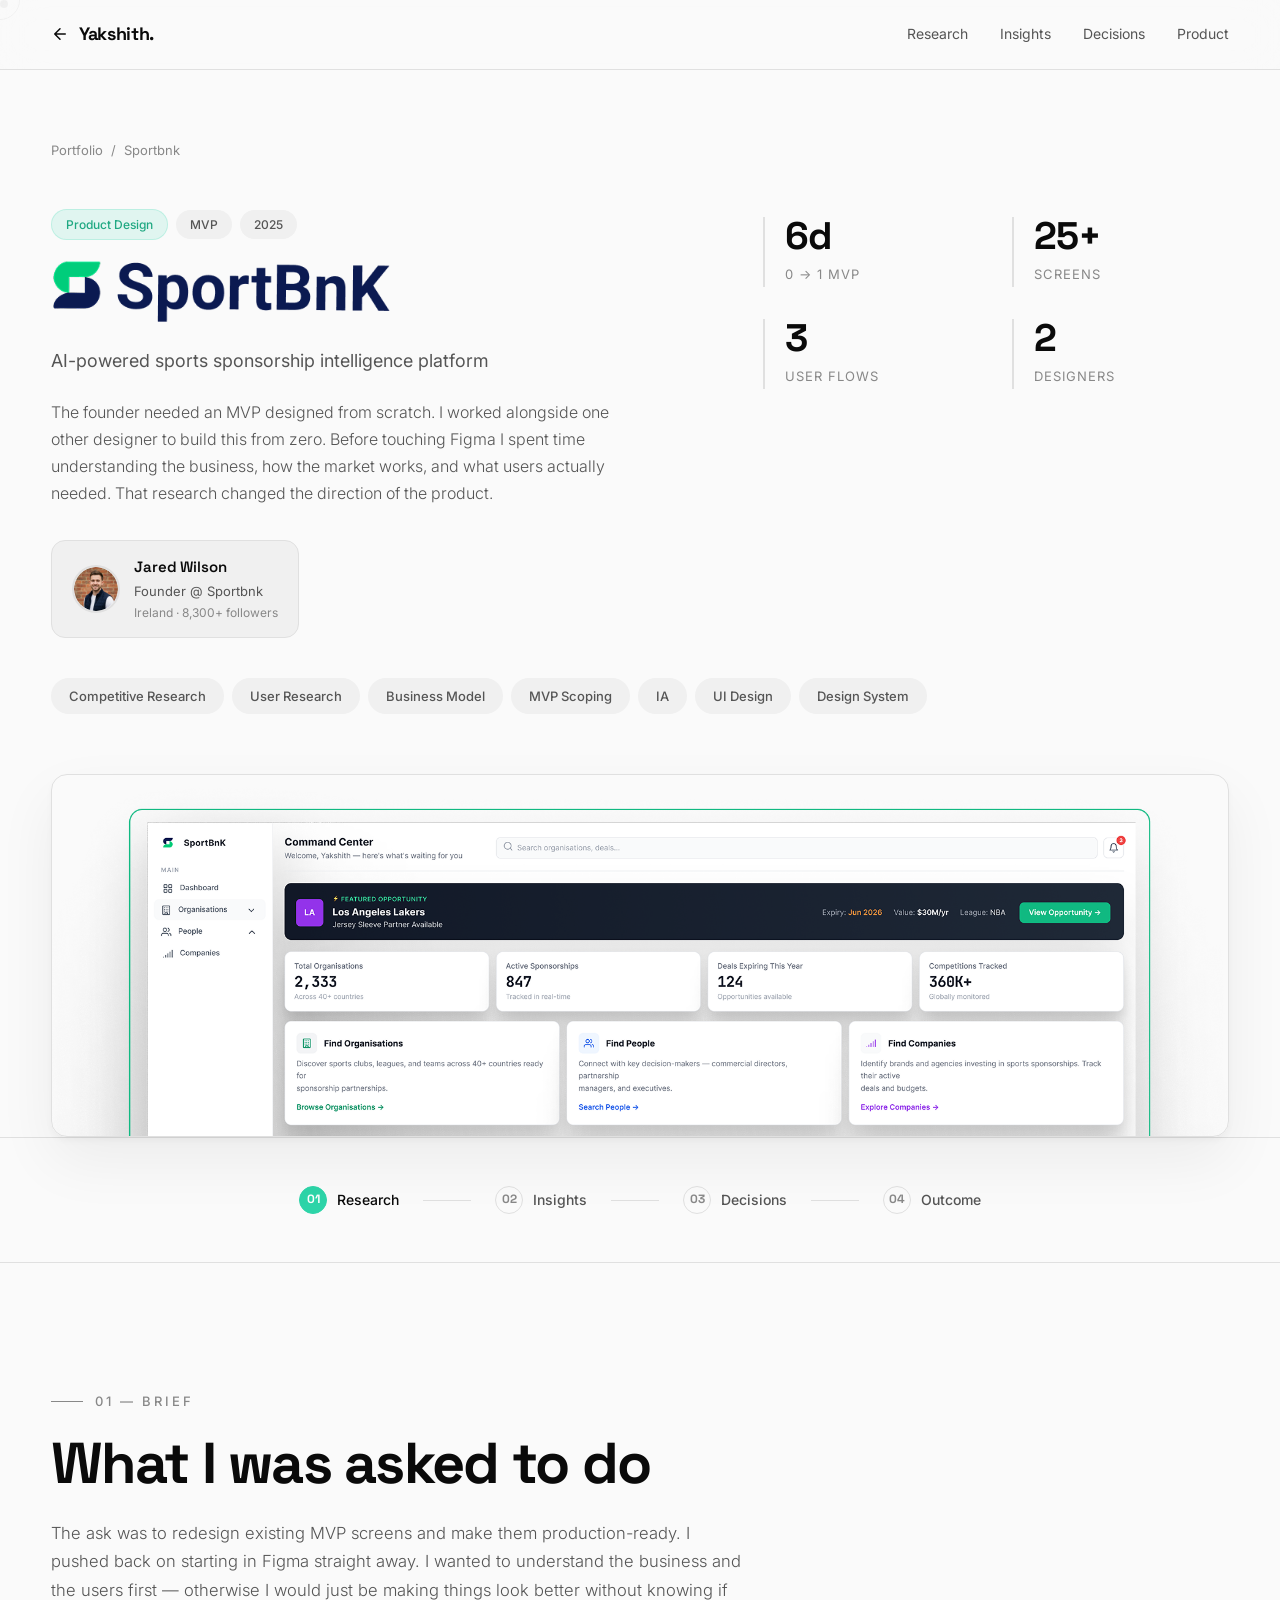
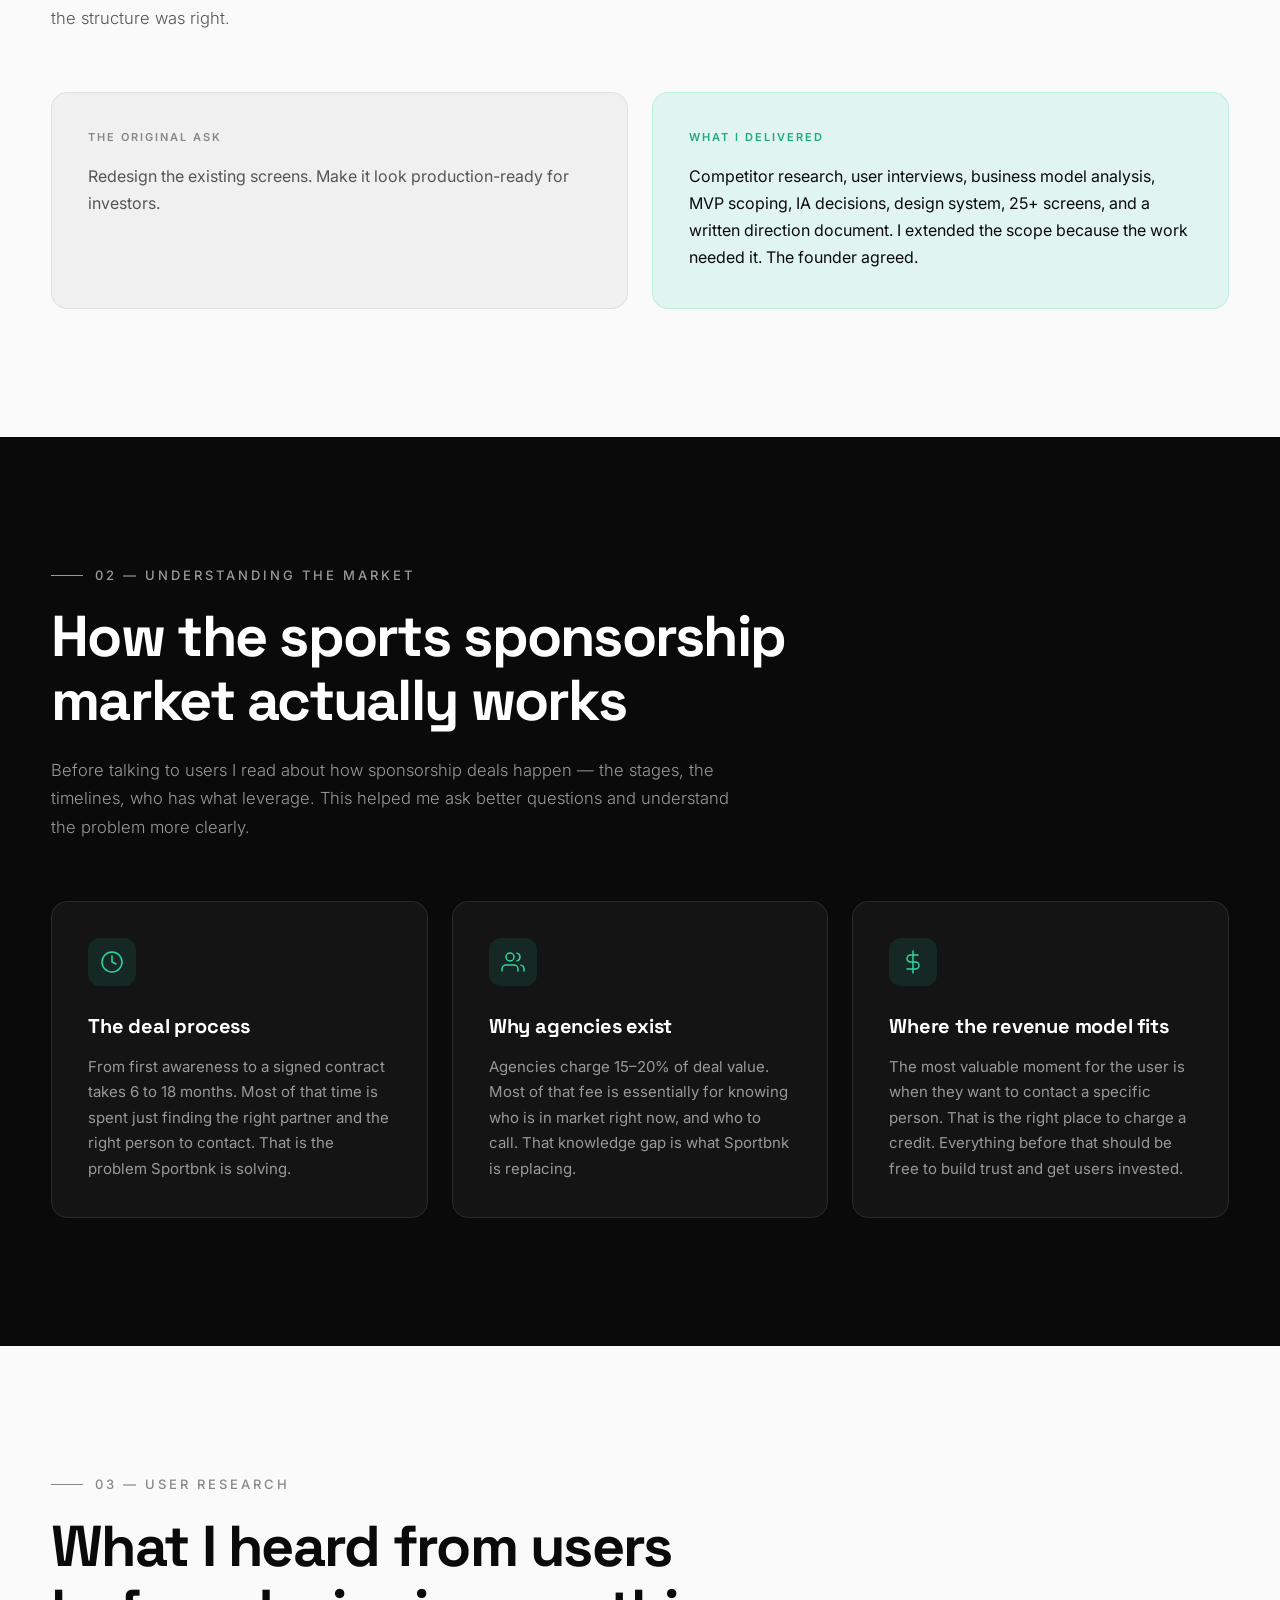
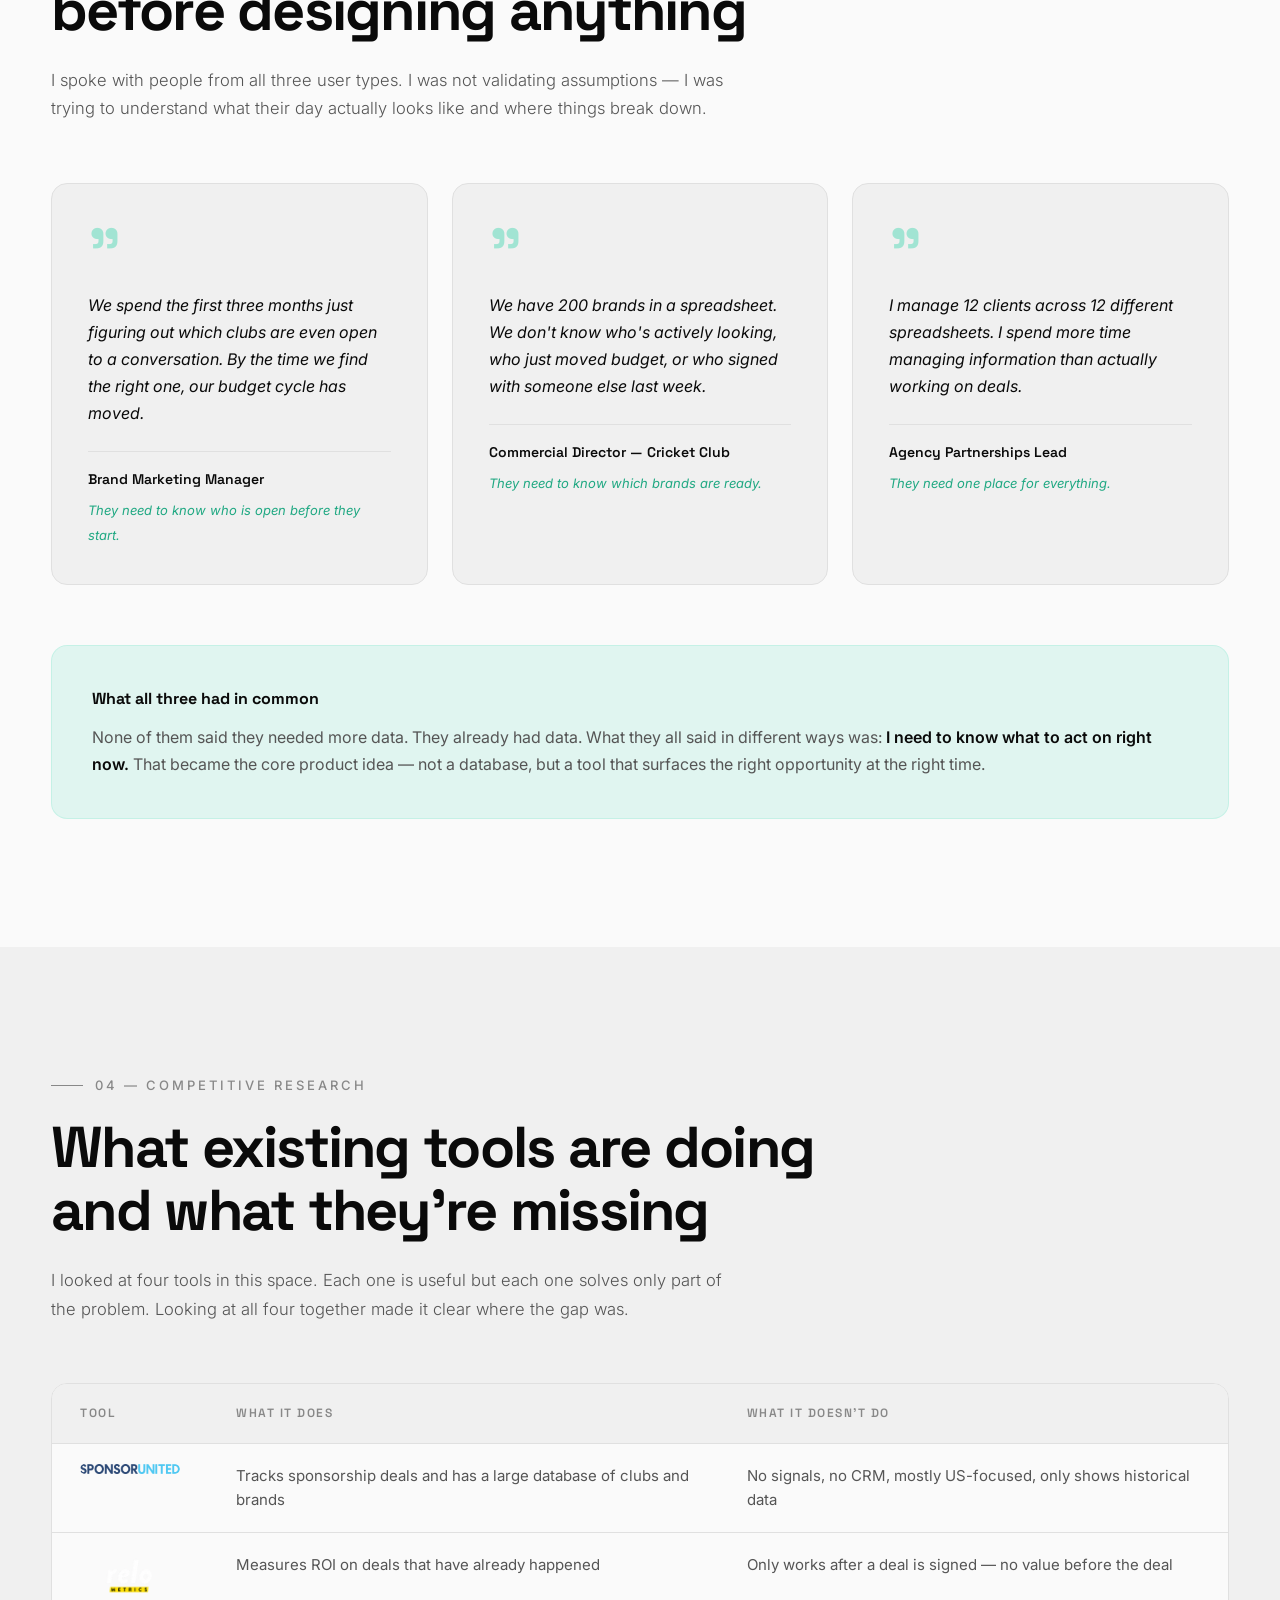
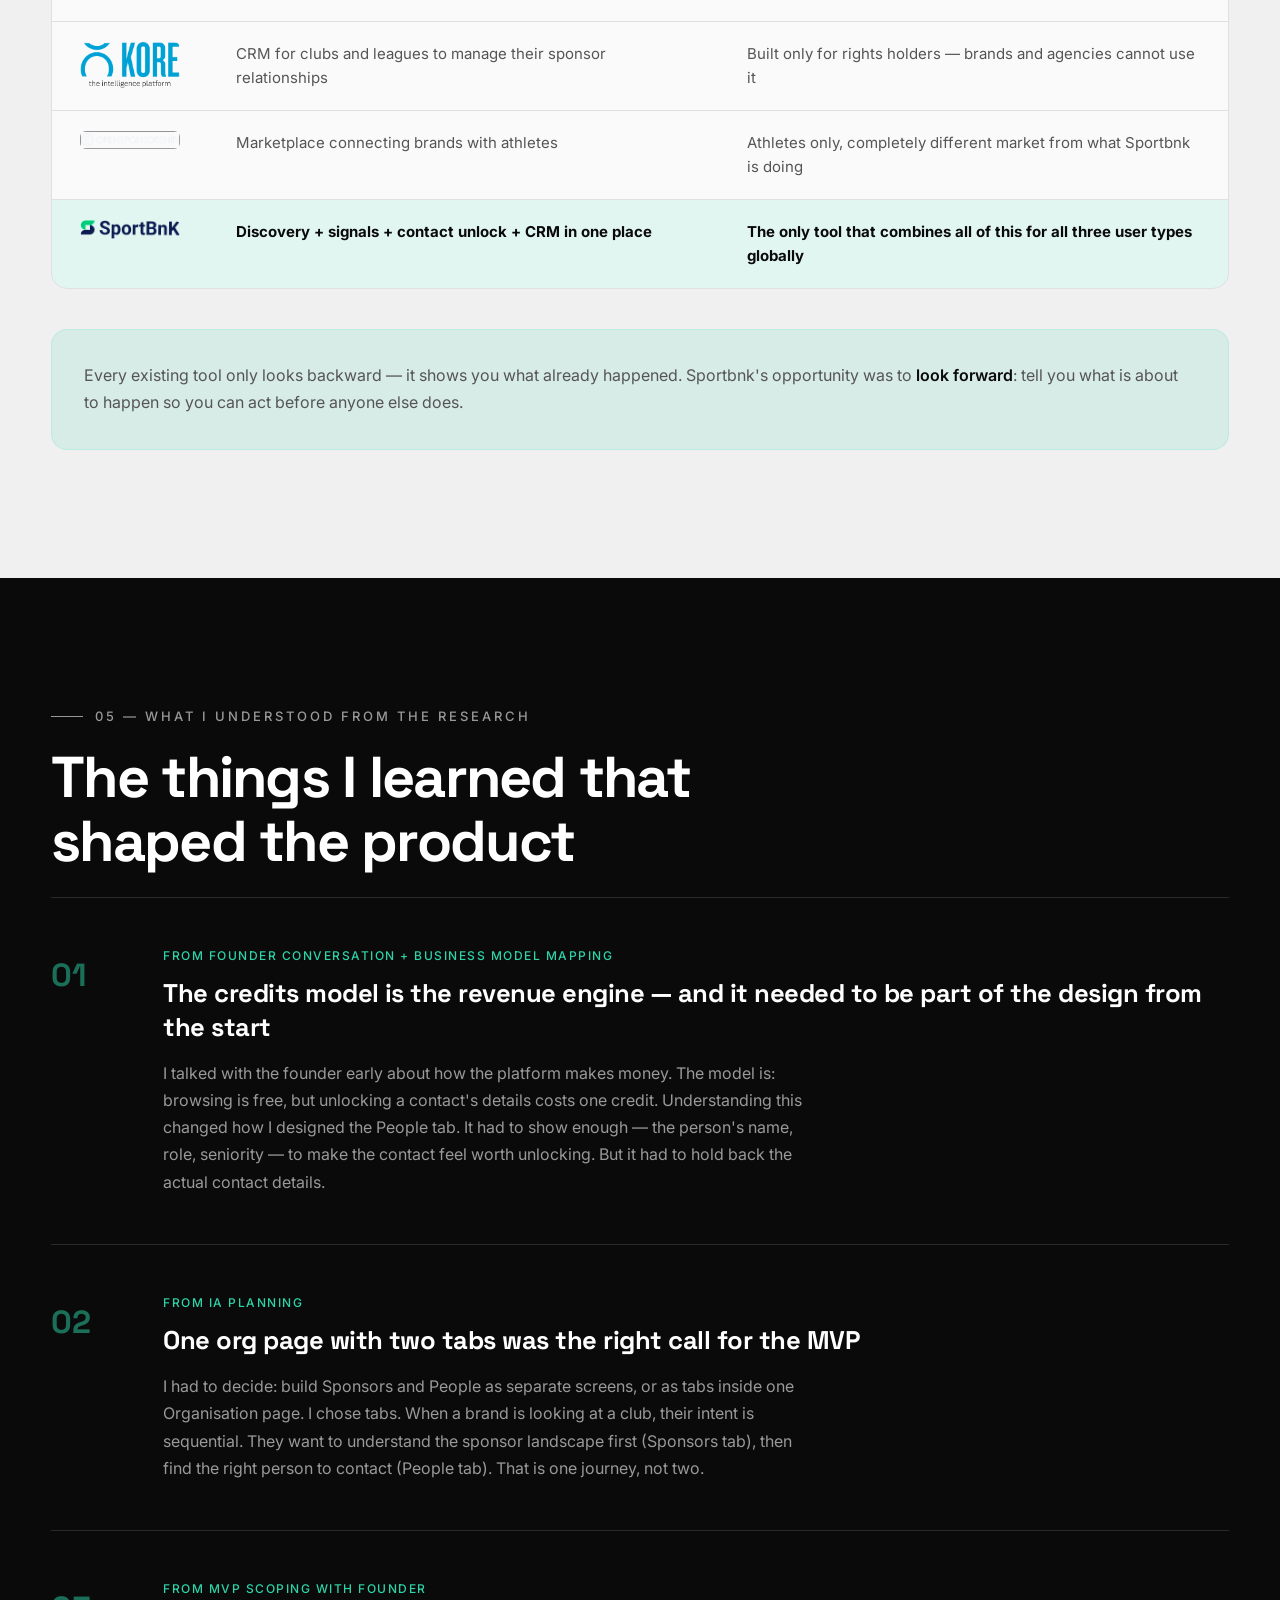
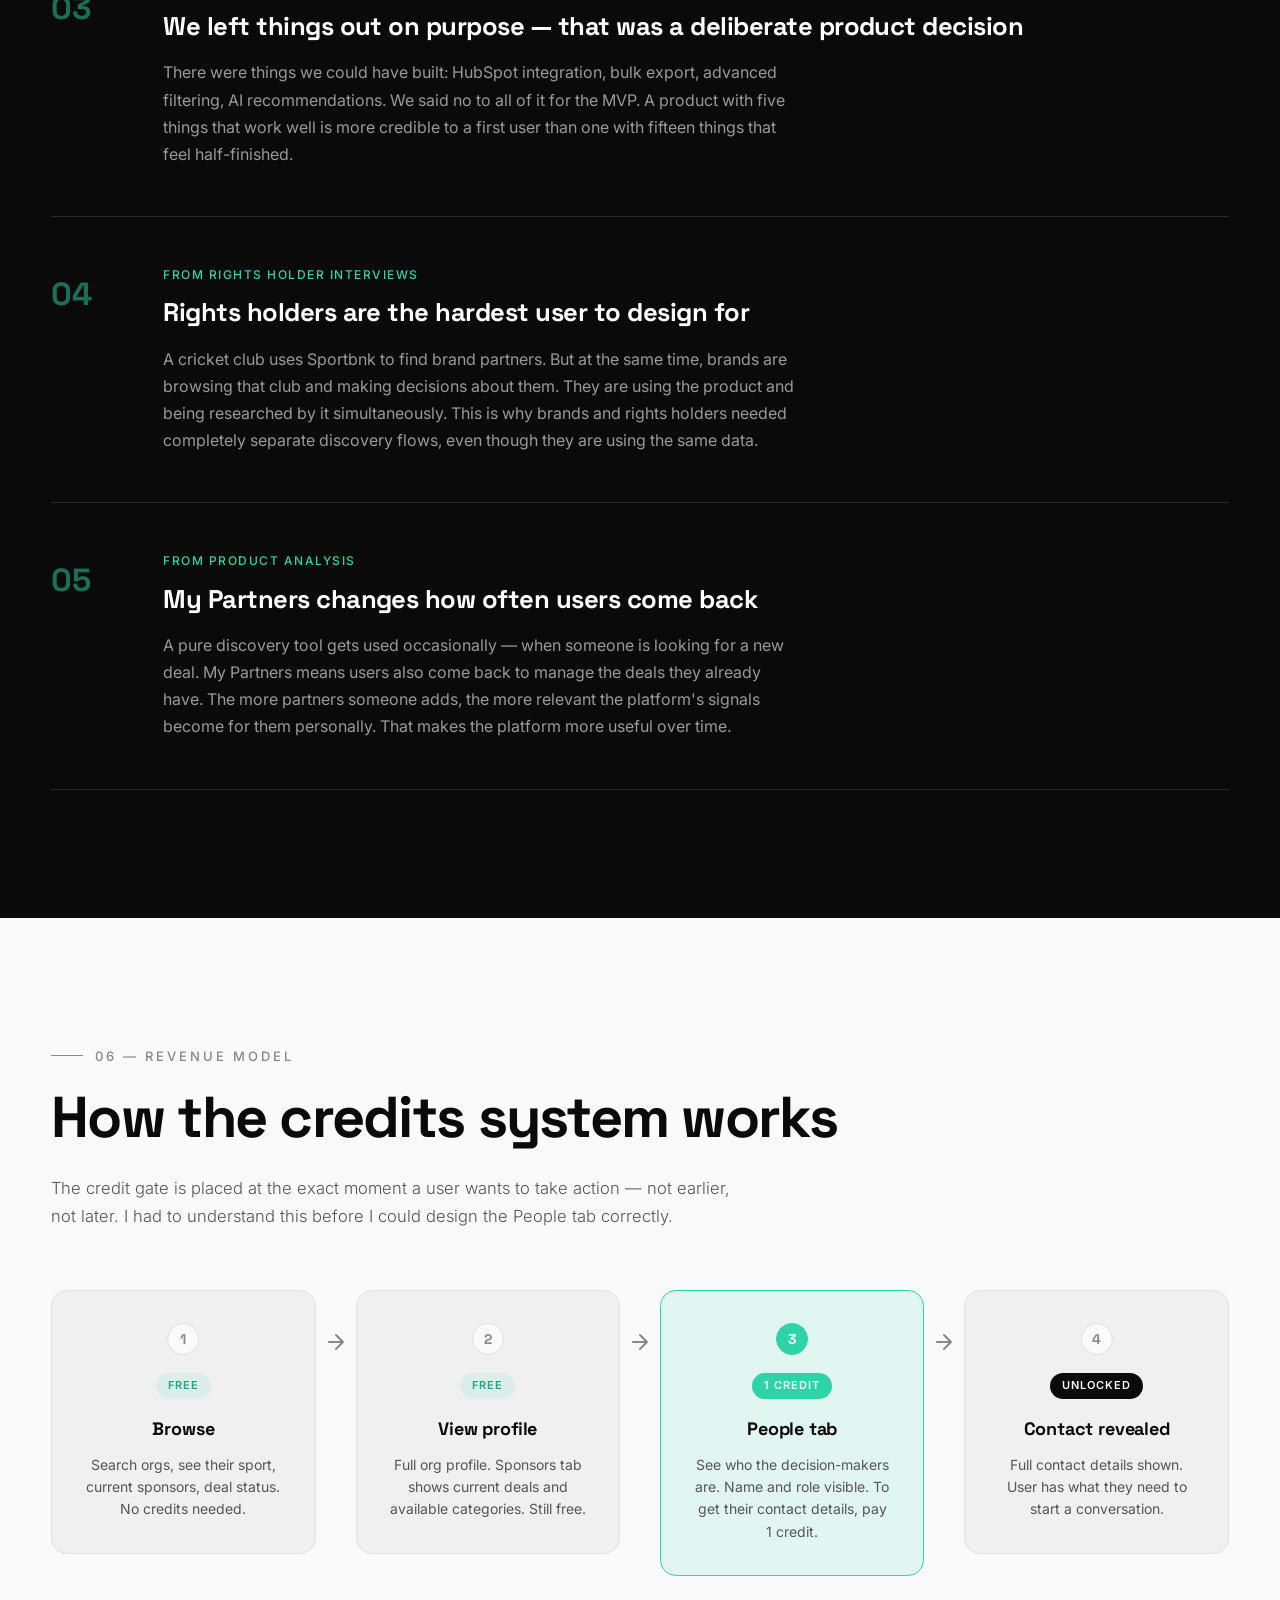
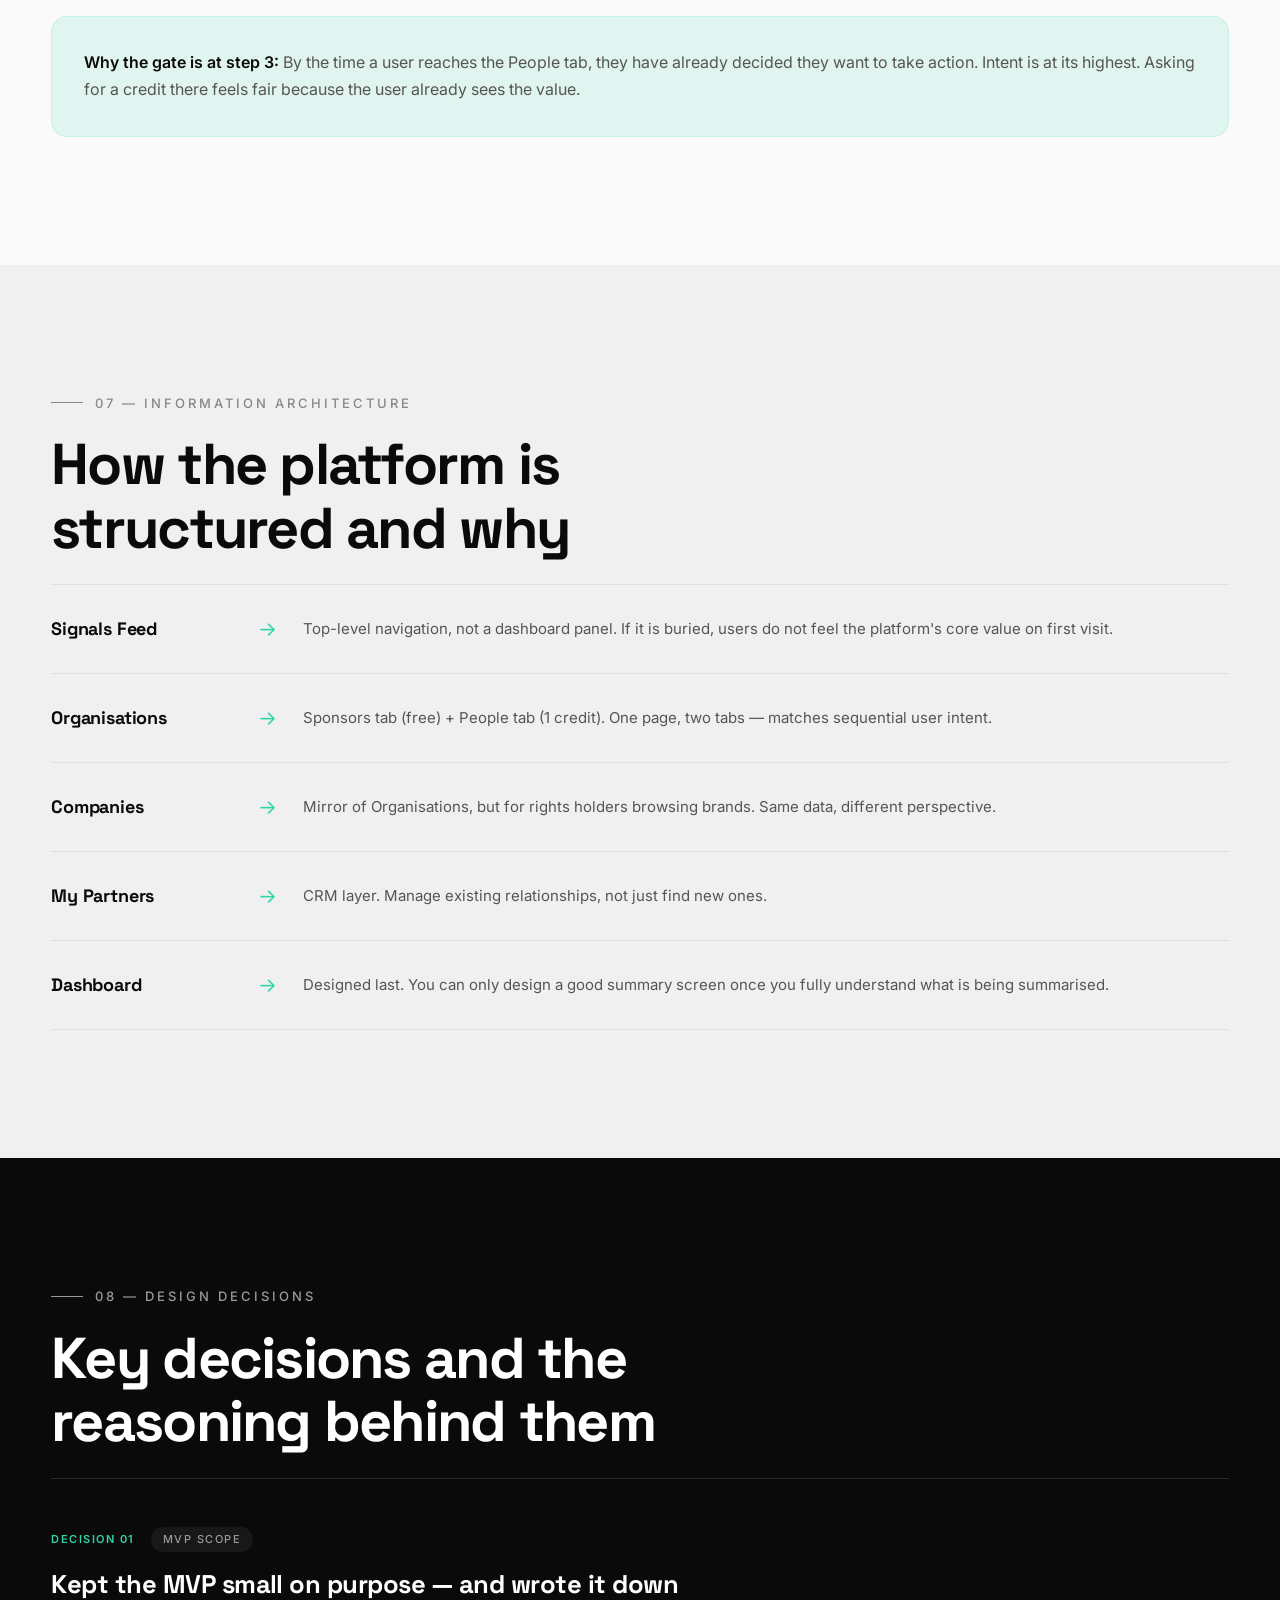
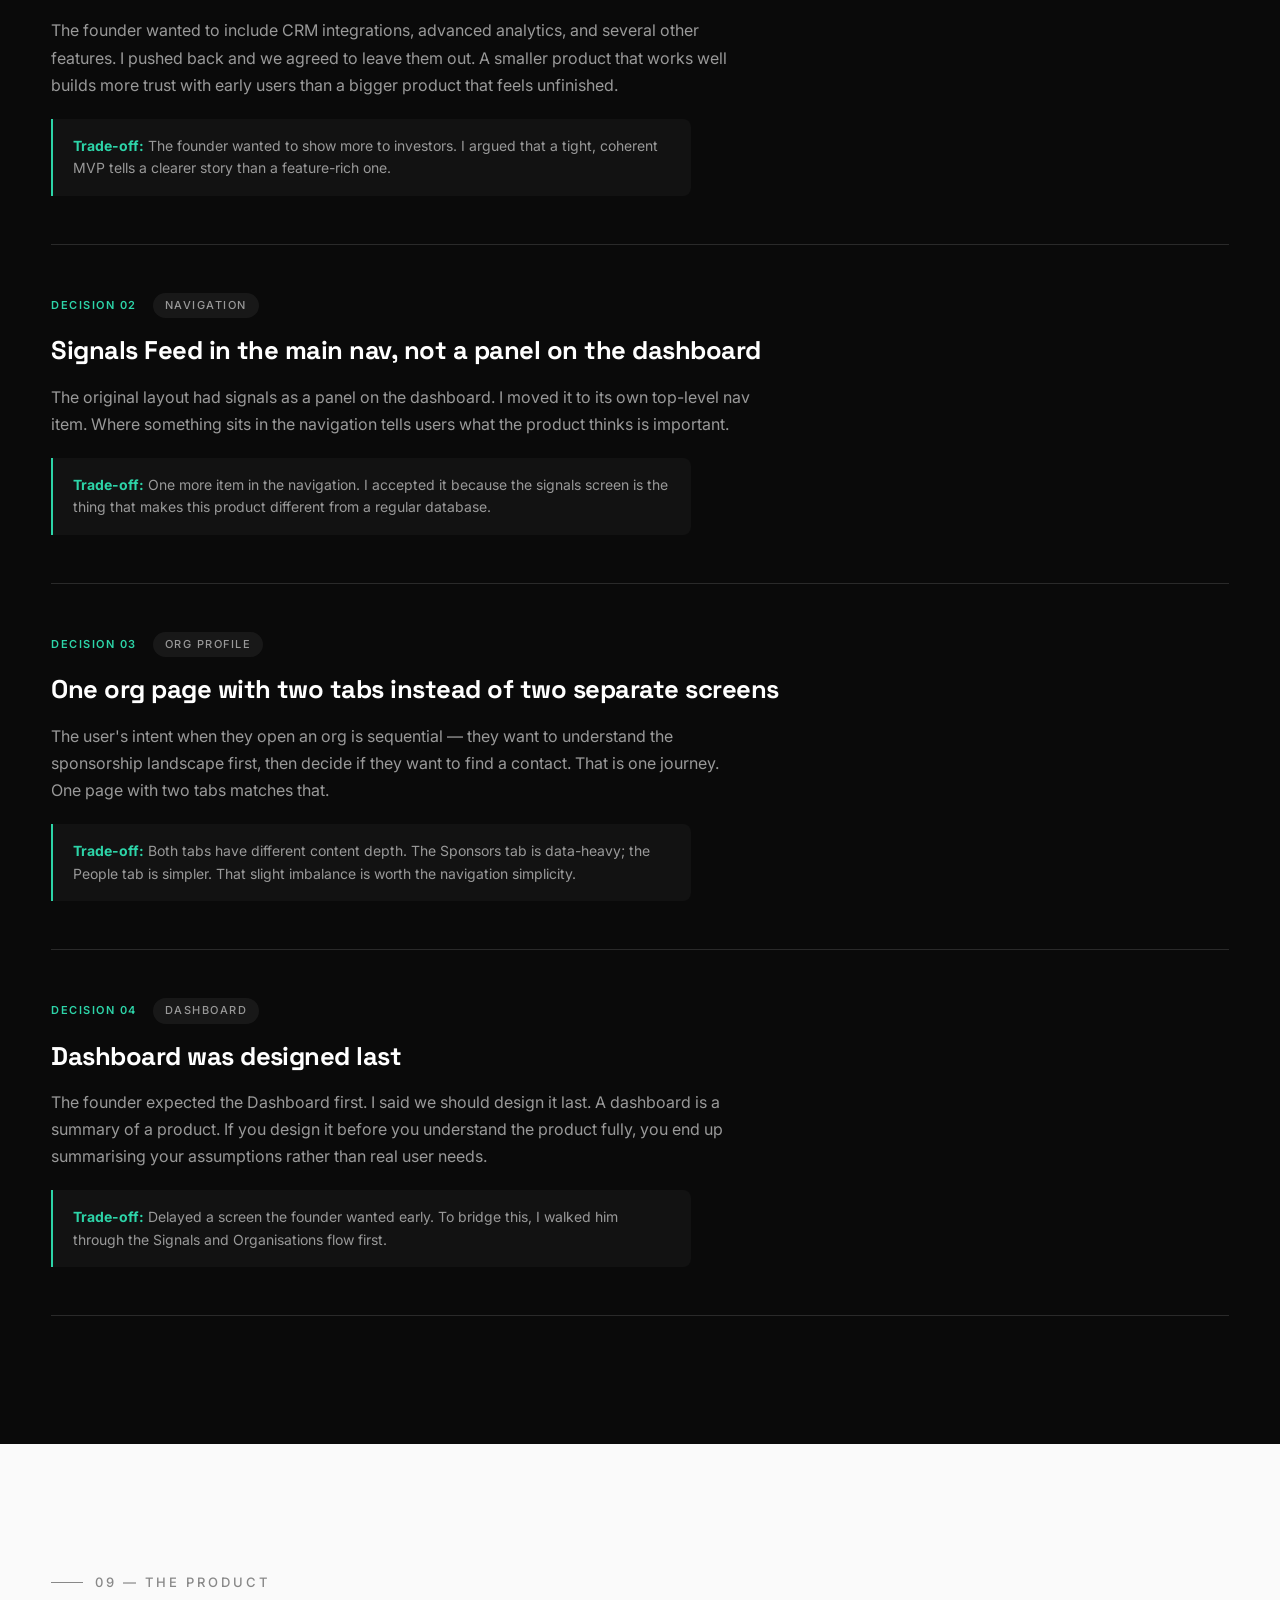
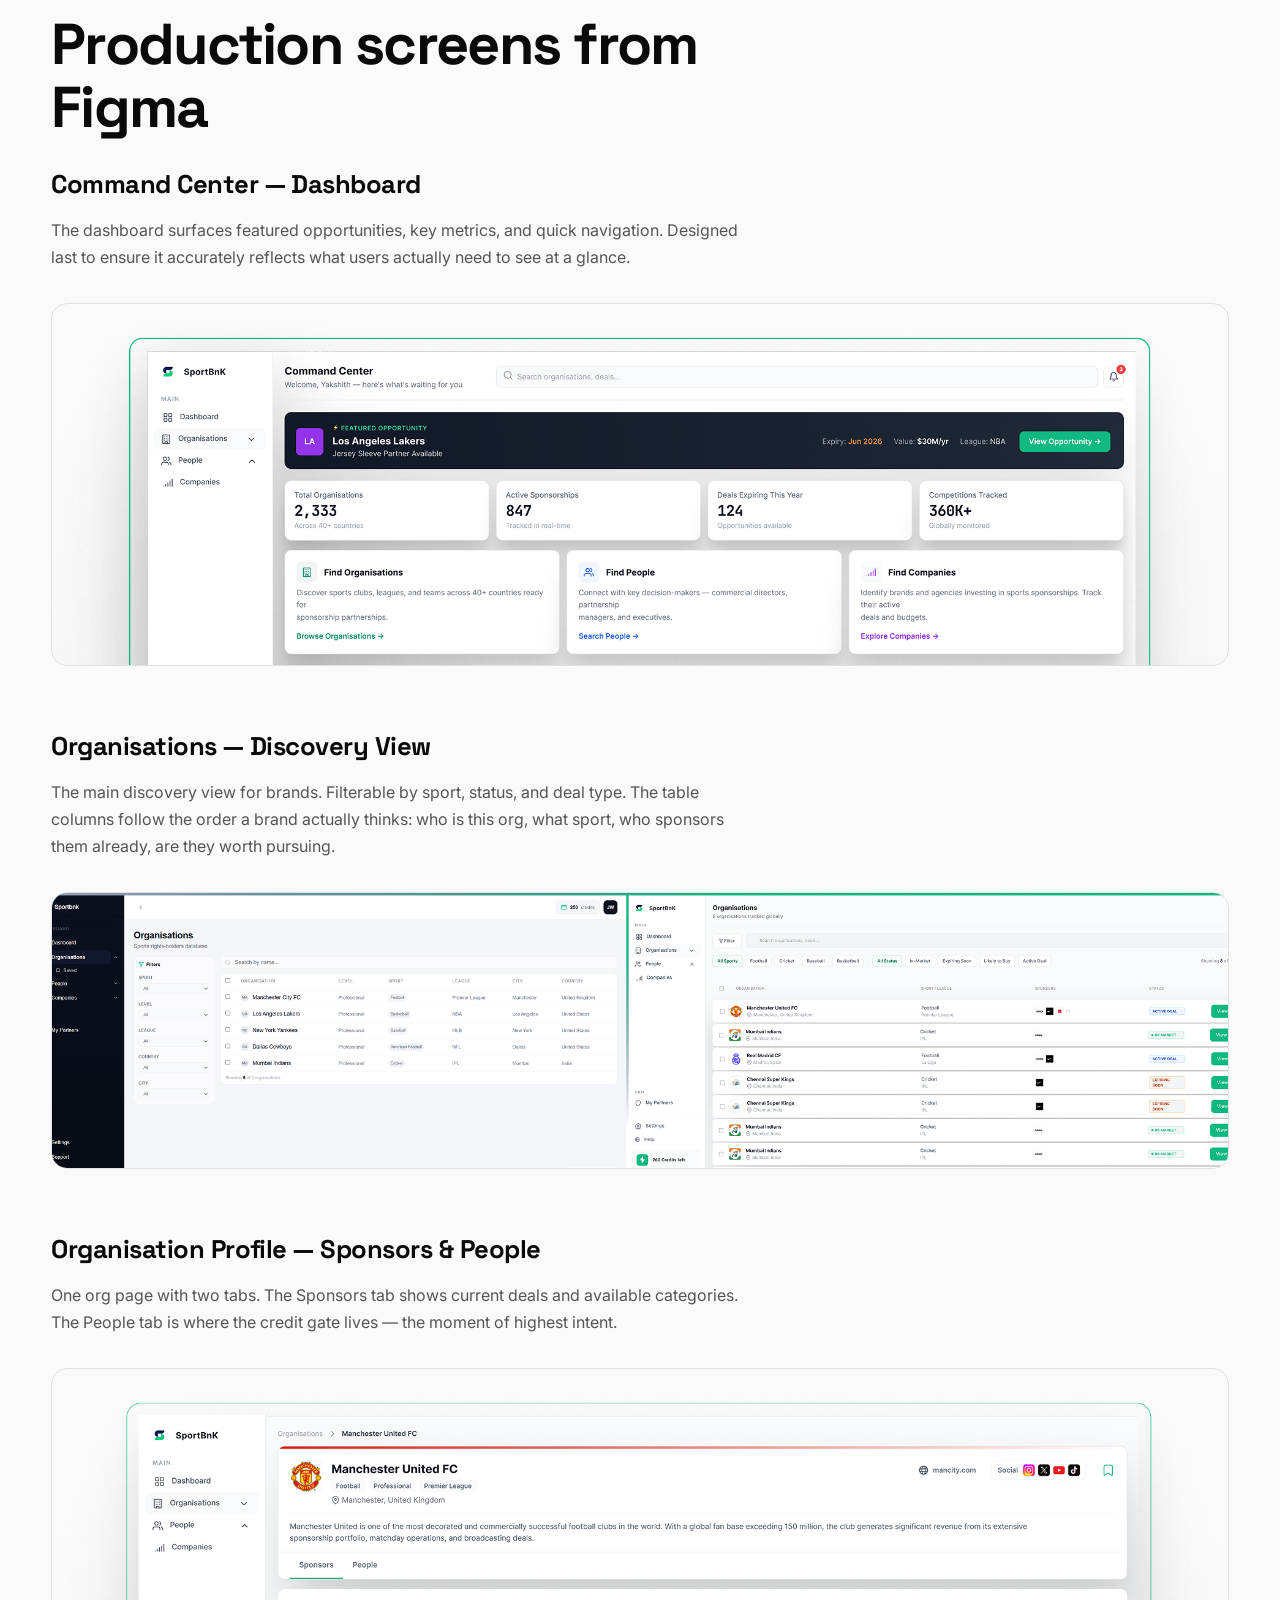
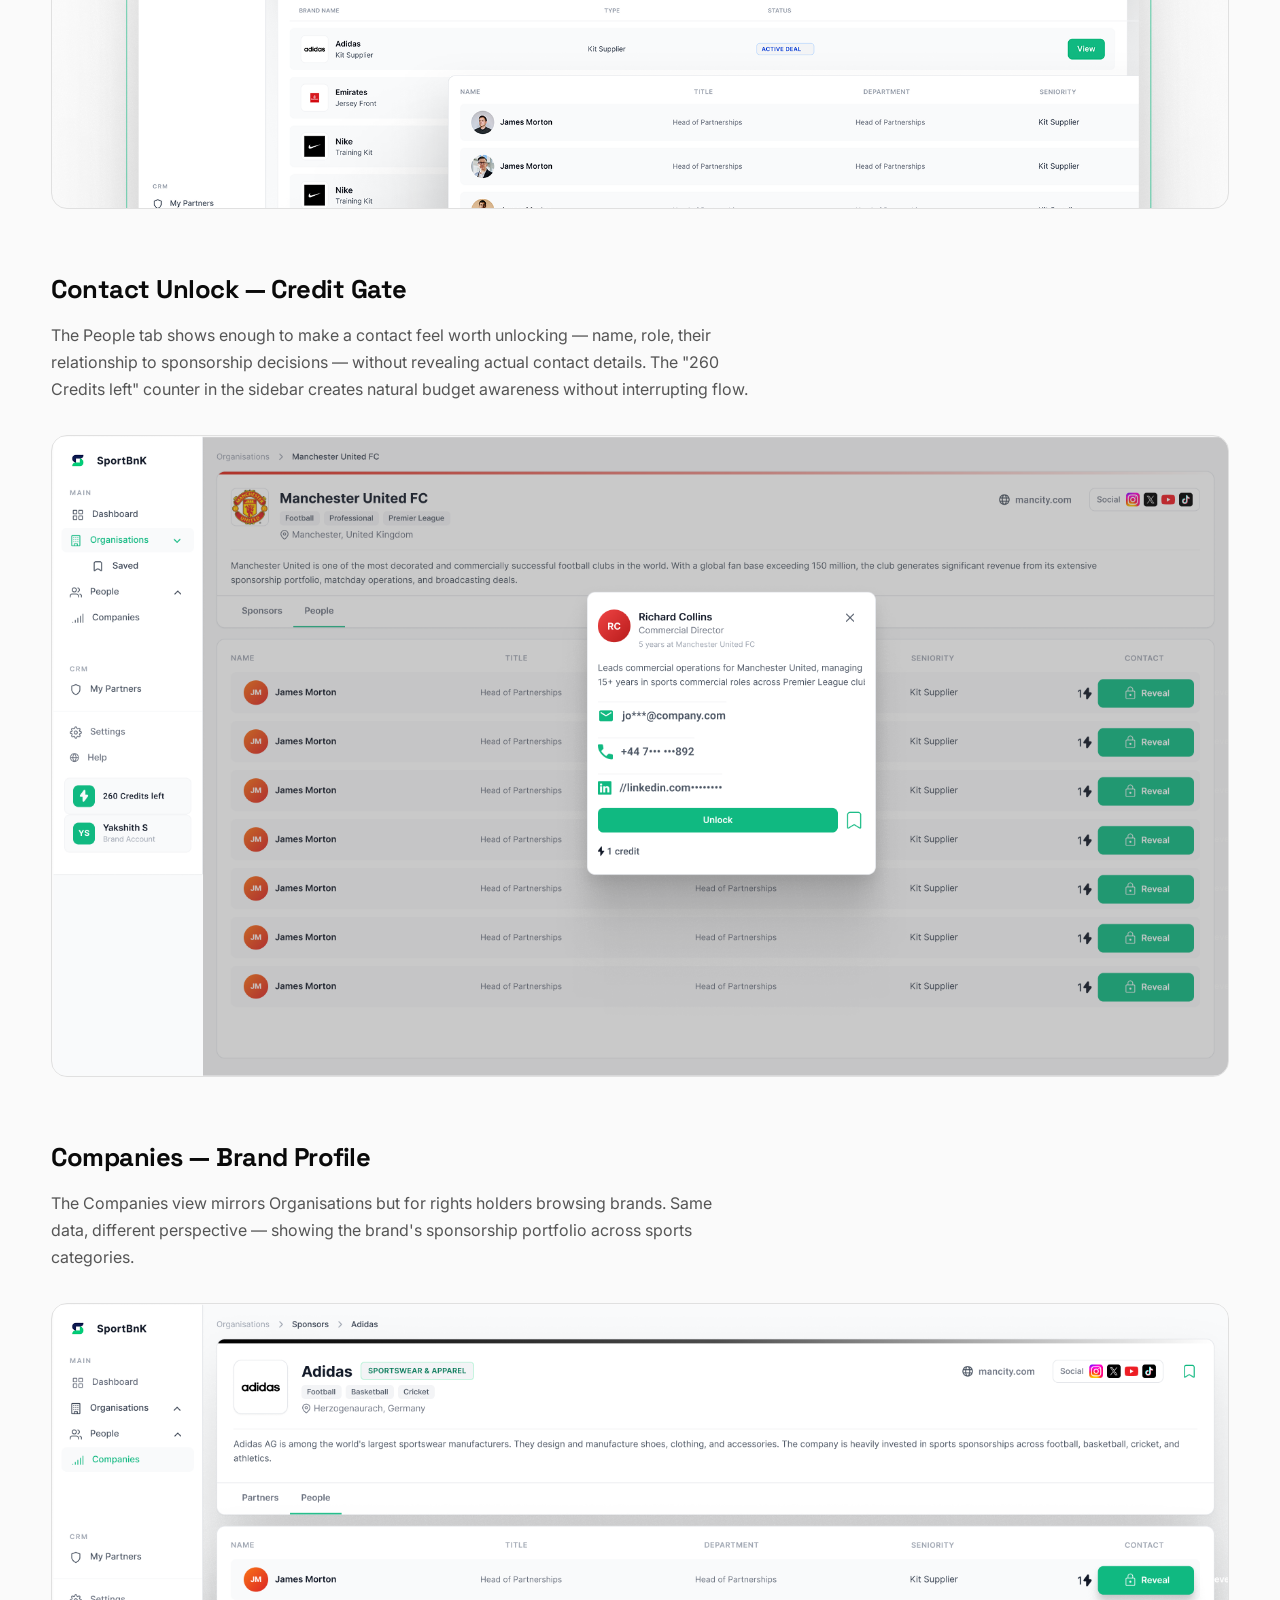
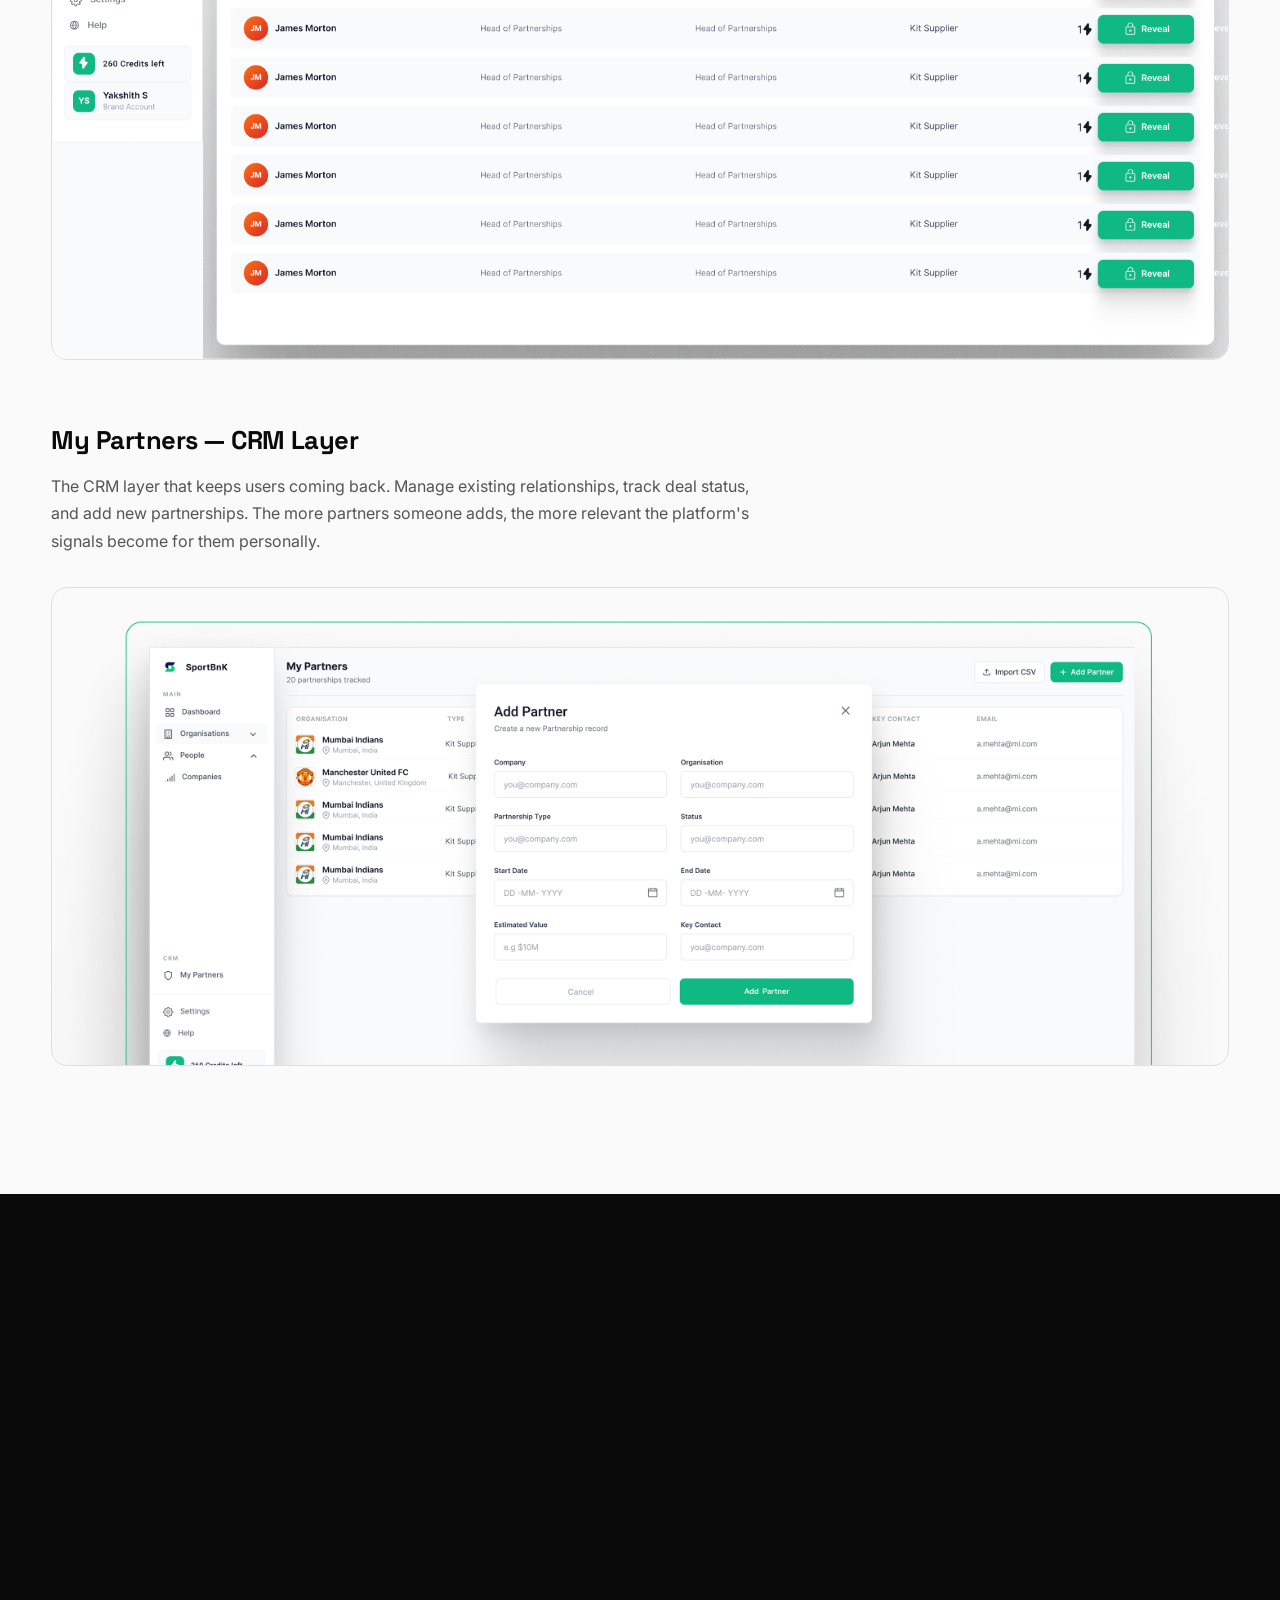
==== sportbnk.html @ 1a411d96 "Refine NovaStyles case study: remove image constraints, add responsive image, and update layout" ====
<!DOCTYPE html>
<html lang="en">
<head>
  <meta charset="UTF-8">
  <meta name="viewport" content="width=device-width, initial-scale=1.0">
  <title>Sportbnk — Case Study | Yakshith</title>
  <meta name="description" content="Sportbnk case study — AI-powered sports sponsorship intelligence platform. 0→1 MVP designed in 6 days with research-led product decisions.">
  <meta name="keywords" content="Sportbnk, Case Study, Product Design, MVP, UX Design, Yakshith">
  <meta name="author" content="Yakshith">

  <link rel="preconnect" href="https://fonts.googleapis.com">
  <link rel="preconnect" href="https://fonts.gstatic.com" crossorigin>
  <link href="https://fonts.googleapis.com/css2?family=Inter:wght@300;400;500;600&family=Space+Grotesk:wght@400;500;600;700&display=swap" rel="stylesheet">

  <link rel="stylesheet" href="style.css">
</head>
<body class="cs-body">

  <!-- Page Loader -->
  <div class="page-loader" id="pageLoader">
    <span class="page-loader__text">Sportbnk.</span>
  </div>

  <!-- Custom Cursor -->
  <div class="cursor-dot" id="cursorDot"></div>
  <div class="cursor-ring" id="cursorRing"></div>

  <!-- ═══ CASE STUDY NAV ═══ -->
  <nav class="cs-nav" id="nav">
    <div class="container">
      <div class="cs-nav__inner">
        <a href="index.html" class="cs-nav__back">
          <svg xmlns="http://www.w3.org/2000/svg" width="18" height="18" viewBox="0 0 24 24" fill="none" stroke="currentColor" stroke-width="2" stroke-linecap="round" stroke-linejoin="round"><path d="M19 12H5M12 19l-7-7 7-7"/></svg>
          Yakshith.
        </a>
        <div class="cs-nav__links">
          <a href="#research" class="cs-nav__link">Research</a>
          <a href="#insights" class="cs-nav__link">Insights</a>
          <a href="#decisions" class="cs-nav__link">Decisions</a>
          <a href="#product" class="cs-nav__link">Product</a>
        </div>
        <button class="nav__mobile-toggle" id="mobileToggle" aria-label="Toggle menu">
          <span></span><span></span><span></span>
        </button>
      </div>
    </div>
  </nav>

  <!-- Mobile Menu -->
  <div class="mobile-menu" id="mobileMenu">
    <a href="#research">Research</a>
    <a href="#insights">Insights</a>
    <a href="#decisions">Decisions</a>
    <a href="#product">Product</a>
    <a href="index.html" class="mobile-menu__resume">
      <svg xmlns="http://www.w3.org/2000/svg" width="20" height="20" viewBox="0 0 24 24" fill="none" stroke="currentColor" stroke-width="2" stroke-linecap="round" stroke-linejoin="round"><path d="M19 12H5M12 19l-7-7 7-7"/></svg>
      Back to Portfolio
    </a>
  </div>

  <!-- ═══ HERO ═══ -->
  <section class="cs-hero">
    <div class="container">
      <div class="cs-hero__breadcrumb reveal">
        <a href="index.html">Portfolio</a>
        <span>/</span>
        <span>Sportbnk</span>
      </div>

      <div class="cs-hero__header">
        <div class="cs-hero__text">
          <div class="cs-hero__meta reveal">
            <span class="cs-hero__tag cs-hero__tag--accent">Product Design</span>
            <span class="cs-hero__tag">MVP</span>
            <span class="cs-hero__tag">2025</span>
          </div>
          <img src="assets/sportbnk/logo.png" alt="Sportbnk Logo" class="cs-hero__logo cs-hero__logo--large reveal reveal-delay-1">
          <h1 class="sr-only">Sportbnk — AI-powered sports sponsorship intelligence platform</h1>
          <p class="cs-hero__subtitle reveal reveal-delay-2">AI-powered sports sponsorship intelligence platform</p>
          <p class="cs-hero__desc reveal reveal-delay-3">
            The founder needed an MVP designed from scratch. I worked alongside one other designer to build this from zero. Before touching Figma I spent time understanding the business, how the market works, and what users actually needed. That research changed the direction of the product.
          </p>

          <!-- Founder credibility -->
          <div class="cs-hero__founder reveal reveal-delay-3">
            <img src="assets/sportbnk/founder.png" alt="Jared Wilson — Founder" class="cs-hero__founder-photo">
            <div class="cs-hero__founder-info">
              <span class="cs-hero__founder-name">Jared Wilson</span>
              <span class="cs-hero__founder-role">Founder @ Sportbnk</span>
              <span class="cs-hero__founder-location">Ireland · 8,300+ followers</span>
            </div>
          </div>
        </div>
        <div class="cs-hero__stats reveal reveal-delay-2">
          <div class="cs-hero__stat">
            <span class="cs-hero__stat-value">6d</span>
            <span class="cs-hero__stat-label">0 → 1 MVP</span>
          </div>
          <div class="cs-hero__stat">
            <span class="cs-hero__stat-value">25+</span>
            <span class="cs-hero__stat-label">Screens</span>
          </div>
          <div class="cs-hero__stat">
            <span class="cs-hero__stat-value">3</span>
            <span class="cs-hero__stat-label">User Flows</span>
          </div>
          <div class="cs-hero__stat">
            <span class="cs-hero__stat-value">2</span>
            <span class="cs-hero__stat-label">Designers</span>
          </div>
        </div>
      </div>

      <div class="cs-hero__skills reveal reveal-delay-3">
        <span>Competitive Research</span>
        <span>User Research</span>
        <span>Business Model</span>
        <span>MVP Scoping</span>
        <span>IA</span>
        <span>UI Design</span>
        <span>Design System</span>
      </div>

      <!-- Hero Image -->
      <div class="cs-hero__image reveal reveal-delay-4">
        <img src="assets/sportbnk/dashboard.png" alt="Sportbnk Dashboard — Command Center" loading="eager">
      </div>
    </div>
  </section>

  <!-- ═══ PROCESS STRIP ═══ -->
  <section class="cs-process">
    <div class="container">
      <div class="cs-process__track">
        <div class="cs-process__step cs-process__step--active">
          <span class="cs-process__num">01</span>
          <span class="cs-process__name">Research</span>
        </div>
        <div class="cs-process__line"></div>
        <div class="cs-process__step">
          <span class="cs-process__num">02</span>
          <span class="cs-process__name">Insights</span>
        </div>
        <div class="cs-process__line"></div>
        <div class="cs-process__step">
          <span class="cs-process__num">03</span>
          <span class="cs-process__name">Decisions</span>
        </div>
        <div class="cs-process__line"></div>
        <div class="cs-process__step">
          <span class="cs-process__num">04</span>
          <span class="cs-process__name">Outcome</span>
        </div>
      </div>
    </div>
  </section>

  <!-- ═══ 01 — BRIEF ═══ -->
  <section class="cs-section" id="brief">
    <div class="container">
      <div class="cs-section__label reveal">01 — Brief</div>
      <h2 class="cs-section__title reveal reveal-delay-1">What I was asked to do</h2>
      <p class="cs-section__intro reveal reveal-delay-2">
        The ask was to redesign existing MVP screens and make them production-ready. I pushed back on starting in Figma straight away. I wanted to understand the business and the users first — otherwise I would just be making things look better without knowing if the structure was right.
      </p>

      <div class="cs-brief__grid reveal">
        <div class="cs-brief__card">
          <span class="cs-brief__card-label">The original ask</span>
          <p>Redesign the existing screens. Make it look production-ready for investors.</p>
        </div>
        <div class="cs-brief__card cs-brief__card--accent">
          <span class="cs-brief__card-label">What I delivered</span>
          <p>Competitor research, user interviews, business model analysis, MVP scoping, IA decisions, design system, 25+ screens, and a written direction document. I extended the scope because the work needed it. The founder agreed.</p>
        </div>
      </div>
    </div>
  </section>

  <!-- ═══ 02 — MARKET UNDERSTANDING ═══ -->
  <section class="cs-section cs-section--dark" id="research">
    <div class="container">
      <div class="cs-section__label cs-section__label--light reveal">02 — Understanding the market</div>
      <h2 class="cs-section__title cs-section__title--light reveal reveal-delay-1">How the sports sponsorship market actually works</h2>
      <p class="cs-section__intro cs-section__intro--light reveal reveal-delay-2">
        Before talking to users I read about how sponsorship deals happen — the stages, the timelines, who has what leverage. This helped me ask better questions and understand the problem more clearly.
      </p>

      <div class="cs-market__grid">
        <div class="cs-market__card reveal">
          <div class="cs-market__card-icon">
            <svg xmlns="http://www.w3.org/2000/svg" width="24" height="24" viewBox="0 0 24 24" fill="none" stroke="currentColor" stroke-width="1.5" stroke-linecap="round" stroke-linejoin="round"><circle cx="12" cy="12" r="10"/><polyline points="12 6 12 12 16 14"/></svg>
          </div>
          <h3>The deal process</h3>
          <p>From first awareness to a signed contract takes 6 to 18 months. Most of that time is spent just finding the right partner and the right person to contact. That is the problem Sportbnk is solving.</p>
        </div>
        <div class="cs-market__card reveal reveal-delay-1">
          <div class="cs-market__card-icon">
            <svg xmlns="http://www.w3.org/2000/svg" width="24" height="24" viewBox="0 0 24 24" fill="none" stroke="currentColor" stroke-width="1.5" stroke-linecap="round" stroke-linejoin="round"><path d="M17 21v-2a4 4 0 0 0-4-4H5a4 4 0 0 0-4 4v2"/><circle cx="9" cy="7" r="4"/><path d="M23 21v-2a4 4 0 0 0-3-3.87"/><path d="M16 3.13a4 4 0 0 1 0 7.75"/></svg>
          </div>
          <h3>Why agencies exist</h3>
          <p>Agencies charge 15–20% of deal value. Most of that fee is essentially for knowing who is in market right now, and who to call. That knowledge gap is what Sportbnk is replacing.</p>
        </div>
        <div class="cs-market__card reveal reveal-delay-2">
          <div class="cs-market__card-icon">
            <svg xmlns="http://www.w3.org/2000/svg" width="24" height="24" viewBox="0 0 24 24" fill="none" stroke="currentColor" stroke-width="1.5" stroke-linecap="round" stroke-linejoin="round"><line x1="12" y1="1" x2="12" y2="23"/><path d="M17 5H9.5a3.5 3.5 0 0 0 0 7h5a3.5 3.5 0 0 1 0 7H6"/></svg>
          </div>
          <h3>Where the revenue model fits</h3>
          <p>The most valuable moment for the user is when they want to contact a specific person. That is the right place to charge a credit. Everything before that should be free to build trust and get users invested.</p>
        </div>
      </div>
    </div>
  </section>

  <!-- ═══ 03 — USER RESEARCH ═══ -->
  <section class="cs-section" id="user-research">
    <div class="container">
      <div class="cs-section__label reveal">03 — User research</div>
      <h2 class="cs-section__title reveal reveal-delay-1">What I heard from users before designing anything</h2>
      <p class="cs-section__intro reveal reveal-delay-2">
        I spoke with people from all three user types. I was not validating assumptions — I was trying to understand what their day actually looks like and where things break down.
      </p>

      <div class="cs-quotes__grid">
        <div class="cs-quote reveal">
          <div class="cs-quote__mark">"</div>
          <blockquote class="cs-quote__text">We spend the first three months just figuring out which clubs are even open to a conversation. By the time we find the right one, our budget cycle has moved.</blockquote>
          <div class="cs-quote__author">
            <span class="cs-quote__role">Brand Marketing Manager</span>
            <span class="cs-quote__insight">They need to know who is open before they start.</span>
          </div>
        </div>

        <div class="cs-quote reveal reveal-delay-1">
          <div class="cs-quote__mark">"</div>
          <blockquote class="cs-quote__text">We have 200 brands in a spreadsheet. We don't know who's actively looking, who just moved budget, or who signed with someone else last week.</blockquote>
          <div class="cs-quote__author">
            <span class="cs-quote__role">Commercial Director — Cricket Club</span>
            <span class="cs-quote__insight">They need to know which brands are ready.</span>
          </div>
        </div>

        <div class="cs-quote reveal reveal-delay-2">
          <div class="cs-quote__mark">"</div>
          <blockquote class="cs-quote__text">I manage 12 clients across 12 different spreadsheets. I spend more time managing information than actually working on deals.</blockquote>
          <div class="cs-quote__author">
            <span class="cs-quote__role">Agency Partnerships Lead</span>
            <span class="cs-quote__insight">They need one place for everything.</span>
          </div>
        </div>
      </div>

      <!-- Common thread -->
      <div class="cs-callout reveal">
        <div class="cs-callout__label">What all three had in common</div>
        <p class="cs-callout__text">None of them said they needed more data. They already had data. What they all said in different ways was: <strong>I need to know what to act on right now.</strong> That became the core product idea — not a database, but a tool that surfaces the right opportunity at the right time.</p>
      </div>
    </div>
  </section>

  <!-- ═══ 04 — COMPETITIVE RESEARCH ═══ -->
  <section class="cs-section cs-section--alt">
    <div class="container">
      <div class="cs-section__label reveal">04 — Competitive research</div>
      <h2 class="cs-section__title reveal reveal-delay-1">What existing tools are doing and what they're missing</h2>
      <p class="cs-section__intro reveal reveal-delay-2">
        I looked at four tools in this space. Each one is useful but each one solves only part of the problem. Looking at all four together made it clear where the gap was.
      </p>

      <div class="cs-table-wrap reveal">
        <table class="cs-table">
          <thead>
            <tr>
              <th>Tool</th>
              <th>What it does</th>
              <th>What it doesn't do</th>
            </tr>
          </thead>
          <tbody>
            <tr>
              <td>
                <div class="cs-table__tool cs-table__tool--logo-only">
                  <img src="assets/sportbnk/sponsor-united.png" alt="SponsorUnited" class="cs-table__logo cs-table__logo--large">
                </div>
              </td>
              <td>Tracks sponsorship deals and has a large database of clubs and brands</td>
              <td>No signals, no CRM, mostly US-focused, only shows historical data</td>
            </tr>
            <tr>
              <td>
                <div class="cs-table__tool cs-table__tool--logo-only">
                  <img src="assets/sportbnk/relo-metrics.png" alt="Relo Metrics" class="cs-table__logo cs-table__logo--large">
                </div>
              </td>
              <td>Measures ROI on deals that have already happened</td>
              <td>Only works after a deal is signed — no value before the deal</td>
            </tr>
            <tr>
              <td>
                <div class="cs-table__tool cs-table__tool--logo-only">
                  <img src="assets/sportbnk/kore.png" alt="KORE Software" class="cs-table__logo cs-table__logo--large">
                </div>
              </td>
              <td>CRM for clubs and leagues to manage their sponsor relationships</td>
              <td>Built only for rights holders — brands and agencies cannot use it</td>
            </tr>
            <tr>
              <td>
                <div class="cs-table__tool cs-table__tool--logo-only">
                  <img src="assets/sportbnk/opensponsorship.png" alt="OpenSponsorship" class="cs-table__logo cs-table__logo--large">
                </div>
              </td>
              <td>Marketplace connecting brands with athletes</td>
              <td>Athletes only, completely different market from what Sportbnk is doing</td>
            </tr>
            <tr class="cs-table__highlight">
              <td>
                <div class="cs-table__tool cs-table__tool--logo-only">
                  <img src="assets/sportbnk/logo.png" alt="Sportbnk" class="cs-table__logo cs-table__logo--large">
                </div>
              </td>
              <td><strong>Discovery + signals + contact unlock + CRM in one place</strong></td>
              <td><strong>The only tool that combines all of this for all three user types globally</strong></td>
            </tr>
          </tbody>
        </table>
      </div>

      <div class="cs-callout cs-callout--compact reveal">
        <p class="cs-callout__text">Every existing tool only looks backward — it shows you what already happened. Sportbnk's opportunity was to <strong>look forward</strong>: tell you what is about to happen so you can act before anyone else does.</p>
      </div>
    </div>
  </section>

  <!-- ═══ 05 — KEY INSIGHTS ═══ -->
  <section class="cs-section cs-section--dark" id="insights">
    <div class="container">
      <div class="cs-section__label cs-section__label--light reveal">05 — What I understood from the research</div>
      <h2 class="cs-section__title cs-section__title--light reveal reveal-delay-1">The things I learned that shaped the product</h2>

      <div class="cs-insights__list">
        <div class="cs-insight reveal">
          <div class="cs-insight__num">01</div>
          <div class="cs-insight__content">
            <span class="cs-insight__source">From founder conversation + business model mapping</span>
            <h3>The credits model is the revenue engine — and it needed to be part of the design from the start</h3>
            <p>I talked with the founder early about how the platform makes money. The model is: browsing is free, but unlocking a contact's details costs one credit. Understanding this changed how I designed the People tab. It had to show enough — the person's name, role, seniority — to make the contact feel worth unlocking. But it had to hold back the actual contact details.</p>
          </div>
        </div>

        <div class="cs-insight reveal">
          <div class="cs-insight__num">02</div>
          <div class="cs-insight__content">
            <span class="cs-insight__source">From IA planning</span>
            <h3>One org page with two tabs was the right call for the MVP</h3>
            <p>I had to decide: build Sponsors and People as separate screens, or as tabs inside one Organisation page. I chose tabs. When a brand is looking at a club, their intent is sequential. They want to understand the sponsor landscape first (Sponsors tab), then find the right person to contact (People tab). That is one journey, not two.</p>
          </div>
        </div>

        <div class="cs-insight reveal">
          <div class="cs-insight__num">03</div>
          <div class="cs-insight__content">
            <span class="cs-insight__source">From MVP scoping with founder</span>
            <h3>We left things out on purpose — that was a deliberate product decision</h3>
            <p>There were things we could have built: HubSpot integration, bulk export, advanced filtering, AI recommendations. We said no to all of it for the MVP. A product with five things that work well is more credible to a first user than one with fifteen things that feel half-finished.</p>
          </div>
        </div>

        <div class="cs-insight reveal">
          <div class="cs-insight__num">04</div>
          <div class="cs-insight__content">
            <span class="cs-insight__source">From rights holder interviews</span>
            <h3>Rights holders are the hardest user to design for</h3>
            <p>A cricket club uses Sportbnk to find brand partners. But at the same time, brands are browsing that club and making decisions about them. They are using the product and being researched by it simultaneously. This is why brands and rights holders needed completely separate discovery flows, even though they are using the same data.</p>
          </div>
        </div>

        <div class="cs-insight reveal">
          <div class="cs-insight__num">05</div>
          <div class="cs-insight__content">
            <span class="cs-insight__source">From product analysis</span>
            <h3>My Partners changes how often users come back</h3>
            <p>A pure discovery tool gets used occasionally — when someone is looking for a new deal. My Partners means users also come back to manage the deals they already have. The more partners someone adds, the more relevant the platform's signals become for them personally. That makes the platform more useful over time.</p>
          </div>
        </div>
      </div>
    </div>
  </section>

  <!-- ═══ 06 — REVENUE MODEL ═══ -->
  <section class="cs-section">
    <div class="container">
      <div class="cs-section__label reveal">06 — Revenue model</div>
      <h2 class="cs-section__title reveal reveal-delay-1">How the credits system works</h2>
      <p class="cs-section__intro reveal reveal-delay-2">
        The credit gate is placed at the exact moment a user wants to take action — not earlier, not later. I had to understand this before I could design the People tab correctly.
      </p>

      <div class="cs-revenue__flow reveal">
        <div class="cs-revenue__step">
          <div class="cs-revenue__step-num">1</div>
          <div class="cs-revenue__step-badge cs-revenue__step-badge--free">Free</div>
          <h3>Browse</h3>
          <p>Search orgs, see their sport, current sponsors, deal status. No credits needed.</p>
        </div>
        <div class="cs-revenue__arrow">
          <svg xmlns="http://www.w3.org/2000/svg" width="24" height="24" viewBox="0 0 24 24" fill="none" stroke="currentColor" stroke-width="2" stroke-linecap="round" stroke-linejoin="round"><path d="M5 12h14M12 5l7 7-7 7"/></svg>
        </div>
        <div class="cs-revenue__step">
          <div class="cs-revenue__step-num">2</div>
          <div class="cs-revenue__step-badge cs-revenue__step-badge--free">Free</div>
          <h3>View profile</h3>
          <p>Full org profile. Sponsors tab shows current deals and available categories. Still free.</p>
        </div>
        <div class="cs-revenue__arrow">
          <svg xmlns="http://www.w3.org/2000/svg" width="24" height="24" viewBox="0 0 24 24" fill="none" stroke="currentColor" stroke-width="2" stroke-linecap="round" stroke-linejoin="round"><path d="M5 12h14M12 5l7 7-7 7"/></svg>
        </div>
        <div class="cs-revenue__step cs-revenue__step--gate">
          <div class="cs-revenue__step-num">3</div>
          <div class="cs-revenue__step-badge cs-revenue__step-badge--paid">1 Credit</div>
          <h3>People tab</h3>
          <p>See who the decision-makers are. Name and role visible. To get their contact details, pay 1 credit.</p>
        </div>
        <div class="cs-revenue__arrow">
          <svg xmlns="http://www.w3.org/2000/svg" width="24" height="24" viewBox="0 0 24 24" fill="none" stroke="currentColor" stroke-width="2" stroke-linecap="round" stroke-linejoin="round"><path d="M5 12h14M12 5l7 7-7 7"/></svg>
        </div>
        <div class="cs-revenue__step">
          <div class="cs-revenue__step-num">4</div>
          <div class="cs-revenue__step-badge cs-revenue__step-badge--done">Unlocked</div>
          <h3>Contact revealed</h3>
          <p>Full contact details shown. User has what they need to start a conversation.</p>
        </div>
      </div>

      <div class="cs-callout cs-callout--compact reveal">
        <p class="cs-callout__text"><strong>Why the gate is at step 3:</strong> By the time a user reaches the People tab, they have already decided they want to take action. Intent is at its highest. Asking for a credit there feels fair because the user already sees the value.</p>
      </div>
    </div>
  </section>

  <!-- ═══ 07 — INFORMATION ARCHITECTURE ═══ -->
  <section class="cs-section cs-section--alt">
    <div class="container">
      <div class="cs-section__label reveal">07 — Information architecture</div>
      <h2 class="cs-section__title reveal reveal-delay-1">How the platform is structured and why</h2>

      <div class="cs-ia__grid reveal">
        <div class="cs-ia__item">
          <div class="cs-ia__name">Signals Feed</div>
          <div class="cs-ia__arrow">→</div>
          <div class="cs-ia__reason">Top-level navigation, not a dashboard panel. If it is buried, users do not feel the platform's core value on first visit.</div>
        </div>
        <div class="cs-ia__item">
          <div class="cs-ia__name">Organisations</div>
          <div class="cs-ia__arrow">→</div>
          <div class="cs-ia__reason">Sponsors tab (free) + People tab (1 credit). One page, two tabs — matches sequential user intent.</div>
        </div>
        <div class="cs-ia__item">
          <div class="cs-ia__name">Companies</div>
          <div class="cs-ia__arrow">→</div>
          <div class="cs-ia__reason">Mirror of Organisations, but for rights holders browsing brands. Same data, different perspective.</div>
        </div>
        <div class="cs-ia__item">
          <div class="cs-ia__name">My Partners</div>
          <div class="cs-ia__arrow">→</div>
          <div class="cs-ia__reason">CRM layer. Manage existing relationships, not just find new ones.</div>
        </div>
        <div class="cs-ia__item">
          <div class="cs-ia__name">Dashboard</div>
          <div class="cs-ia__arrow">→</div>
          <div class="cs-ia__reason">Designed last. You can only design a good summary screen once you fully understand what is being summarised.</div>
        </div>
      </div>
    </div>
  </section>

  <!-- ═══ 08 — DESIGN DECISIONS ═══ -->
  <section class="cs-section cs-section--dark" id="decisions">
    <div class="container">
      <div class="cs-section__label cs-section__label--light reveal">08 — Design decisions</div>
      <h2 class="cs-section__title cs-section__title--light reveal reveal-delay-1">Key decisions and the reasoning behind them</h2>

      <div class="cs-decisions__list">
        <div class="cs-decision reveal">
          <div class="cs-decision__header">
            <span class="cs-decision__num">Decision 01</span>
            <span class="cs-decision__topic">MVP Scope</span>
          </div>
          <h3>Kept the MVP small on purpose — and wrote it down</h3>
          <p>The founder wanted to include CRM integrations, advanced analytics, and several other features. I pushed back and we agreed to leave them out. A smaller product that works well builds more trust with early users than a bigger product that feels unfinished.</p>
          <div class="cs-decision__tradeoff">
            <strong>Trade-off:</strong> The founder wanted to show more to investors. I argued that a tight, coherent MVP tells a clearer story than a feature-rich one.
          </div>
        </div>

        <div class="cs-decision reveal">
          <div class="cs-decision__header">
            <span class="cs-decision__num">Decision 02</span>
            <span class="cs-decision__topic">Navigation</span>
          </div>
          <h3>Signals Feed in the main nav, not a panel on the dashboard</h3>
          <p>The original layout had signals as a panel on the dashboard. I moved it to its own top-level nav item. Where something sits in the navigation tells users what the product thinks is important.</p>
          <div class="cs-decision__tradeoff">
            <strong>Trade-off:</strong> One more item in the navigation. I accepted it because the signals screen is the thing that makes this product different from a regular database.
          </div>
        </div>

        <div class="cs-decision reveal">
          <div class="cs-decision__header">
            <span class="cs-decision__num">Decision 03</span>
            <span class="cs-decision__topic">Org Profile</span>
          </div>
          <h3>One org page with two tabs instead of two separate screens</h3>
          <p>The user's intent when they open an org is sequential — they want to understand the sponsorship landscape first, then decide if they want to find a contact. That is one journey. One page with two tabs matches that.</p>
          <div class="cs-decision__tradeoff">
            <strong>Trade-off:</strong> Both tabs have different content depth. The Sponsors tab is data-heavy; the People tab is simpler. That slight imbalance is worth the navigation simplicity.
          </div>
        </div>

        <div class="cs-decision reveal">
          <div class="cs-decision__header">
            <span class="cs-decision__num">Decision 04</span>
            <span class="cs-decision__topic">Dashboard</span>
          </div>
          <h3>Dashboard was designed last</h3>
          <p>The founder expected the Dashboard first. I said we should design it last. A dashboard is a summary of a product. If you design it before you understand the product fully, you end up summarising your assumptions rather than real user needs.</p>
          <div class="cs-decision__tradeoff">
            <strong>Trade-off:</strong> Delayed a screen the founder wanted early. To bridge this, I walked him through the Signals and Organisations flow first.
          </div>
        </div>
      </div>
    </div>
  </section>

  <!-- ═══ 09 — THE PRODUCT ═══ -->
  <section class="cs-section" id="product">
    <div class="container">
      <div class="cs-section__label reveal">09 — The product</div>
      <h2 class="cs-section__title reveal reveal-delay-1">Production screens from Figma</h2>

      <!-- Screen 1: Dashboard -->
      <div class="cs-screen reveal">
        <div class="cs-screen__info">
          <h3 class="cs-screen__title">Command Center — Dashboard</h3>
          <p class="cs-screen__desc">The dashboard surfaces featured opportunities, key metrics, and quick navigation. Designed last to ensure it accurately reflects what users actually need to see at a glance.</p>
        </div>
        <div class="cs-screen__image">
          <img src="assets/sportbnk/dashboard.png" alt="Sportbnk Dashboard" loading="lazy">
        </div>
      </div>

      <!-- Screen 2: Organisations -->
      <div class="cs-screen reveal">
        <div class="cs-screen__info">
          <h3 class="cs-screen__title">Organisations — Discovery View</h3>
          <p class="cs-screen__desc">The main discovery view for brands. Filterable by sport, status, and deal type. The table columns follow the order a brand actually thinks: who is this org, what sport, who sponsors them already, are they worth pursuing.</p>
        </div>
        <div class="cs-screen__image">
          <img src="assets/sportbnk/organisations.png" alt="Sportbnk Organisations" loading="lazy">
        </div>
      </div>

      <!-- Screen 3: Org Detail -->
      <div class="cs-screen reveal">
        <div class="cs-screen__info">
          <h3 class="cs-screen__title">Organisation Profile — Sponsors & People</h3>
          <p class="cs-screen__desc">One org page with two tabs. The Sponsors tab shows current deals and available categories. The People tab is where the credit gate lives — the moment of highest intent.</p>
        </div>
        <div class="cs-screen__image">
          <img src="assets/sportbnk/org-detail.png" alt="Sportbnk Organisation Detail" loading="lazy">
        </div>
      </div>

      <!-- Screen 4: Contact Unlock -->
      <div class="cs-screen reveal">
        <div class="cs-screen__info">
          <h3 class="cs-screen__title">Contact Unlock — Credit Gate</h3>
          <p class="cs-screen__desc">The People tab shows enough to make a contact feel worth unlocking — name, role, their relationship to sponsorship decisions — without revealing actual contact details. The "260 Credits left" counter in the sidebar creates natural budget awareness without interrupting flow.</p>
        </div>
        <div class="cs-screen__image">
          <img src="assets/sportbnk/contact-unlock.png" alt="Sportbnk Contact Unlock" loading="lazy">
        </div>
      </div>

      <!-- Screen 5: Companies -->
      <div class="cs-screen reveal">
        <div class="cs-screen__info">
          <h3 class="cs-screen__title">Companies — Brand Profile</h3>
          <p class="cs-screen__desc">The Companies view mirrors Organisations but for rights holders browsing brands. Same data, different perspective — showing the brand's sponsorship portfolio across sports categories.</p>
        </div>
        <div class="cs-screen__image">
          <img src="assets/sportbnk/companies.png" alt="Sportbnk Companies" loading="lazy">
        </div>
      </div>

      <!-- Screen 6: My Partners -->
      <div class="cs-screen reveal">
        <div class="cs-screen__info">
          <h3 class="cs-screen__title">My Partners — CRM Layer</h3>
          <p class="cs-screen__desc">The CRM layer that keeps users coming back. Manage existing relationships, track deal status, and add new partnerships. The more partners someone adds, the more relevant the platform's signals become for them personally.</p>
        </div>
        <div class="cs-screen__image">
          <img src="assets/sportbnk/my-partners.png" alt="Sportbnk My Partners" loading="lazy">
        </div>
      </div>
    </div>
  </section>

  <!-- ═══ 10 — OUTCOME ═══ -->
  <section class="cs-section cs-section--dark cs-outcome" id="outcome">
    <div class="container">
      <div class="cs-section__label cs-section__label--light reveal">10 — Outcome</div>
      <h2 class="cs-section__title cs-section__title--light reveal reveal-delay-1">What got delivered and what it enabled</h2>
      <p class="cs-section__intro cs-section__intro--light reveal reveal-delay-2">
        The prototype went directly into investor conversations. The founder used the direction document I wrote as the basis for the product narrative in the pitch. No further design work was needed before the first beta users.
      </p>

      <div class="cs-outcome__stats reveal">
        <div class="cs-outcome__stat">
          <span class="cs-outcome__stat-value">25+</span>
          <span class="cs-outcome__stat-label">Screens designed and ready for developer handoff</span>
        </div>
        <div class="cs-outcome__stat">
          <span class="cs-outcome__stat-value">6d</span>
          <span class="cs-outcome__stat-label">From brief to full prototype including research</span>
        </div>
        <div class="cs-outcome__stat">
          <span class="cs-outcome__stat-value">3</span>
          <span class="cs-outcome__stat-label">Complete user flows — brands, rights holders, agencies</span>
        </div>
      </div>

      <div class="cs-outcome__results reveal">
        <div class="cs-outcome__result">
          <h3>Investor conversations</h3>
          <p>The Figma prototype and direction document were used directly in fundraising. The research and positioning I did became the structure of the pitch narrative.</p>
        </div>
        <div class="cs-outcome__result">
          <h3>Beta launch</h3>
          <p>The platform was ready for the first 10 users without any additional design work. The MVP scoping decision paid off — the product was focused enough to feel complete.</p>
        </div>
      </div>

      <div class="cs-outcome__quote reveal">
        <p>The platform's job is to tell you what to do next — not just show you data.</p>
        <span>That was the product idea I arrived at through the research. Every structural and design decision in Sportbnk came from that.</span>
      </div>
    </div>
  </section>

  <!-- ═══ NEXT PROJECT / CTA ═══ -->
  <section class="cs-next">
    <div class="container">
      <div class="cs-next__inner reveal">
        <span class="cs-next__label">Next project</span>
        <a href="index.html#work" class="cs-next__link">
          View all projects
          <svg xmlns="http://www.w3.org/2000/svg" width="24" height="24" viewBox="0 0 24 24" fill="none" stroke="currentColor" stroke-width="2" stroke-linecap="round" stroke-linejoin="round"><path d="M5 12h14M12 5l7 7-7 7"/></svg>
        </a>
      </div>
    </div>
  </section>

  <!-- ═══ FOOTER ═══ -->
  <footer class="footer">
    <div class="container">
      <span class="footer__text">© 2025 Yakshith. Designed with intention.</span>
      <a href="#" class="footer__back-top" onclick="window.scrollTo({top:0,behavior:'smooth'});return false;">
        Back to top
        <svg xmlns="http://www.w3.org/2000/svg" width="14" height="14" viewBox="0 0 24 24" fill="none" stroke="currentColor" stroke-width="2" stroke-linecap="round" stroke-linejoin="round"><path d="M12 19V5M5 12l7-7 7 7"/></svg>
      </a>
    </div>
  </footer>

  <script src="script.js"></script>
</body>
</html>
---- style.css ----
/* ============================================
   YAKSHITH — PORTFOLIO v2
   Black & Grey, Bold Typography, Minimal
   ============================================ */

:root {
  --bg-primary: #FAFAFA;
  --bg-dark: #0A0A0A;
  --bg-card: #F0F0F0;
  --bg-card-dark: #141414;
  --text-primary: #0A0A0A;
  --text-secondary: #555555;
  --text-muted: #888888;
  --text-on-dark: #F5F5F5;
  --text-on-dark-muted: #999999;
  --border-color: #E0E0E0;
  --border-dark: #2A2A2A;
  --font-display: 'Space Grotesk', sans-serif;
  --font-body: 'Inter', sans-serif;
  --section-padding: clamp(80px, 10vw, 160px);
  --container-max: 1440px;
  --container-padding: clamp(20px, 4vw, 80px);
  --ease-out-expo: cubic-bezier(0.16, 1, 0.3, 1);
  --ease-out-quart: cubic-bezier(0.25, 1, 0.5, 1);
  --transition-smooth: 0.6s var(--ease-out-expo);
  --transition-fast: 0.3s var(--ease-out-quart);
}

*, *::before, *::after { margin:0; padding:0; box-sizing:border-box; }

html {
  scroll-behavior: smooth;
  font-size: 16px;
  -webkit-font-smoothing: antialiased;
  -moz-osx-font-smoothing: grayscale;
}

body {
  font-family: var(--font-body);
  font-weight: 400;
  color: var(--text-primary);
  background: var(--bg-primary);
  line-height: 1.6;
  overflow-x: hidden;
}

a { text-decoration:none; color:inherit; transition: opacity var(--transition-fast); }
a:hover { opacity: 0.7; }
img { max-width:100%; height:auto; display:block; }
ul, ol { list-style:none; }
button { border:none; background:none; cursor:pointer; font-family:inherit; }
::selection { background: var(--text-primary); color: var(--bg-primary); }

/* ── Cursor ── */
.cursor-dot {
  width:8px; height:8px;
  background: var(--text-primary);
  border-radius:50%;
  position:fixed; top:0; left:0;
  pointer-events:none; z-index:10000;
  mix-blend-mode: difference;
}
.cursor-ring {
  width:40px; height:40px;
  border:1.5px solid var(--text-primary);
  border-radius:50%;
  position:fixed; top:0; left:0;
  pointer-events:none; z-index:10000;
  transition: width .3s ease, height .3s ease, border .3s ease;
  mix-blend-mode: difference;
}
.cursor-ring.hover {
  width:60px; height:60px;
  border-color: var(--bg-primary);
  background: rgba(255,255,255,.1);
}

/* ── Layout ── */
.container {
  max-width: var(--container-max);
  margin: 0 auto;
  padding-left: var(--container-padding);
  padding-right: var(--container-padding);
}

/* ══════════════════════════════════════
   NAVIGATION
   ══════════════════════════════════════ */
.nav {
  position:fixed; top:0; left:0; right:0;
  z-index:1000; padding:24px 0;
  transition: all var(--transition-fast);
}
.nav.scrolled {
  background: rgba(250,250,250,.85);
  backdrop-filter: blur(20px);
  -webkit-backdrop-filter: blur(20px);
  padding:16px 0;
  border-bottom:1px solid var(--border-color);
}
.nav .container {
  display:flex; flex-direction:column;
}

/* Top row: logo + CTAs */
.nav__top {
  display: flex;
  align-items: center;
  justify-content: space-between;
  width: 100%;
}

/* Logo Wrapper + Popup */
.nav__logo-wrap {
  position: relative;
}
.nav__logo {
  font-family: var(--font-display);
  font-size:24px; font-weight:700;
  letter-spacing:-.5px; color: var(--text-primary);
}

/* Profile Popup on Logo Hover */
.nav__profile-popup {
  position: absolute;
  top: calc(100% + 12px);
  left: 0;
  width: 280px;
  background: #fff;
  border: 1px solid var(--border-color);
  border-radius: 16px;
  padding: 20px;
  box-shadow: 0 16px 48px rgba(0,0,0,.1), 0 2px 8px rgba(0,0,0,.04);
  opacity: 0;
  visibility: hidden;
  transform: translateY(8px);
  transition: all .25s var(--ease-out-quart);
  z-index: 1001;
  pointer-events: none;
}
.nav__logo-wrap:hover .nav__profile-popup {
  opacity: 1;
  visibility: visible;
  transform: translateY(0);
  pointer-events: auto;
}
.popup__header {
  display: flex;
  align-items: center;
  gap: 12px;
  margin-bottom: 16px;
  padding-bottom: 14px;
  border-bottom: 1px solid var(--border-color);
}
.popup__photo {
  width: 44px; height: 44px;
  border-radius: 50%;
  object-fit: cover;
  object-position: center top;
  filter: grayscale(100%);
  border: 1.5px solid var(--border-color);
}
.popup__info {
  display: flex;
  flex-direction: column;
}
.popup__name {
  font-family: var(--font-display);
  font-size: 15px;
  font-weight: 700;
  color: var(--text-primary);
  letter-spacing: -.02em;
}
.popup__role {
  font-size: 12px;
  font-weight: 400;
  color: var(--text-muted);
  margin-top: 1px;
}
.popup__details {
  display: flex;
  gap: 20px;
  margin-bottom: 14px;
}
.popup__detail {
  display: flex;
  flex-direction: column;
  gap: 2px;
}
.popup__detail-label {
  font-size: 10px;
  font-weight: 500;
  text-transform: uppercase;
  letter-spacing: 1.5px;
  color: var(--text-muted);
}
.popup__detail-value {
  font-size: 13px;
  font-weight: 600;
  color: var(--text-primary);
}
.popup__companies {
  padding-top: 14px;
  border-top: 1px solid var(--border-color);
}
.popup__companies-label {
  font-size: 10px;
  font-weight: 500;
  text-transform: uppercase;
  letter-spacing: 1.5px;
  color: var(--text-muted);
  display: block;
  margin-bottom: 8px;
}
.popup__company-tags {
  display: flex;
  flex-wrap: wrap;
  gap: 5px;
}
.popup__company-tags span {
  font-size: 11px;
  font-weight: 500;
  padding: 4px 10px;
  border-radius: 100px;
  background: var(--bg-card);
  color: var(--text-secondary);
}

.nav__ctas {
  display: flex;
  align-items: center;
  gap: 28px;
}
.nav__cta-link {
  font-size: 14px;
  font-weight: 400;
  color: var(--text-secondary);
  display: inline-flex;
  align-items: center;
  gap: 5px;
  transition: all var(--transition-fast);
}
.nav__cta-link:hover {
  opacity: 1;
  color: var(--text-primary);
}
.nav__cta-link svg {
  flex-shrink: 0;
  transition: transform var(--transition-fast);
}
.nav__cta-link:hover svg {
  transform: translate(2px, -2px);
}

/* Secondary row: section links — RIGHT-ALIGNED */
.nav__secondary {
  display: flex;
  align-items: center;
  justify-content: flex-end;
  margin-top: 12px;
  padding-top: 12px;
  border-top: 1px solid var(--border-color);
}
.nav__sec-spacer {
  flex: 1;
}
.nav__sec-links {
  display: flex;
  align-items: center;
  gap: 8px;
}
.nav__sec-dot {
  font-size: 14px;
  color: var(--text-muted);
  opacity: .4;
  user-select: none;
}
.nav__sec-link {
  font-size: 13px;
  font-weight: 400;
  color: var(--text-secondary);
  text-transform: none;
  letter-spacing: 0;
  padding: 4px 6px;
  transition: all var(--transition-fast);
  position: relative;
}
.nav__sec-link:hover {
  opacity: 1;
  color: var(--text-primary);
}

.nav__mobile-toggle {
  display:none; flex-direction:column; gap:6px; width:28px; padding:4px 0;
}
.nav__mobile-toggle span {
  display:block; width:100%; height:2px;
  background: var(--text-primary);
  transition: all var(--transition-fast);
}

/* Mobile Menu */
.mobile-menu {
  position:fixed; inset:0;
  background: var(--bg-primary);
  z-index:999;
  display: flex; flex-direction: column;
  justify-content: center; align-items: center;
  gap: 36px; opacity:0; pointer-events:none;
  transition: opacity var(--transition-fast);
}
.mobile-menu.active { opacity:1; pointer-events:all; }
.mobile-menu a {
  font-family: var(--font-display);
  font-size: clamp(28px, 6vw, 44px);
  font-weight:700; color: var(--text-primary);
}
.mobile-menu__resume {
  display: inline-flex !important;
  align-items: center; gap: 10px;
  font-size: clamp(18px, 3vw, 22px) !important;
  font-weight: 500 !important;
  padding: 14px 28px;
  border: 2px solid var(--text-primary);
  border-radius: 100px;
  margin-top: 12px;
}

/* ══════════════════════════════════════
   HERO SECTION
   ══════════════════════════════════════ */
.hero {
  min-height: 100vh;
  display: flex;
  flex-direction: column;
  justify-content: center;
  align-items: center;
  padding: 100px 0 0;
  position: relative;
  overflow: hidden;
}

.hero__content {
  flex: 1;
  display: flex;
  flex-direction: column;
  justify-content: center;
  align-items: center;
  padding: 0 var(--container-padding);
}

.hero__title-wrapper {
  position: relative;
  text-align: center;
  width: 100%;
}

.hero__title {
  font-family: var(--font-display);
  font-weight: 700;
  line-height: 0.9;
  letter-spacing: -0.04em;
  text-align: center;
}

.hero__title-line1 {
  font-size: clamp(64px, 11vw, 170px);
  color: var(--text-primary);
  display: block;
  text-align: center;
  opacity:0; transform:translateY(60px);
  animation: fadeInUp 1s var(--ease-out-expo) .5s forwards;
}

.hero__title-line2 {
  font-size: clamp(52px, 9vw, 140px);
  color: transparent;
  -webkit-text-stroke: 2px var(--text-primary);
  display: block;
  text-align: center;
  margin-top: 0;
  opacity:0; transform:translateY(60px);
  animation: fadeInUp 1s var(--ease-out-expo) .7s forwards;
}

.hero__tagline {
  font-family: var(--font-body);
  font-size: clamp(14px, 1.2vw, 18px);
  font-weight: 400;
  color: var(--text-secondary);
  text-align: center;
  margin-top: 32px;
  letter-spacing: .3px;
  opacity:0; transform:translateY(20px);
  animation: fadeInUp .8s var(--ease-out-expo) 1s forwards;
}

/* Hero CTAs */
.hero__ctas {
  display: flex;
  align-items: center;
  justify-content: center;
  gap: 14px;
  margin-top: 32px;
  opacity:0; transform:translateY(20px);
  animation: fadeInUp .8s var(--ease-out-expo) 1.1s forwards;
}

.hero__cta-primary {
  display: inline-flex;
  align-items: center;
  gap: 8px;
  font-family: var(--font-display);
  font-size: 15px;
  font-weight: 600;
  color: var(--bg-primary);
  background: var(--text-primary);
  padding: 14px 28px;
  border-radius: 100px;
  transition: all var(--transition-fast);
}
.hero__cta-primary:hover {
  opacity: 1;
  background: #333;
  transform: translateY(-2px);
}
.hero__cta-primary svg {
  transition: transform var(--transition-fast);
}
.hero__cta-primary:hover svg {
  transform: translate(2px, -2px);
}

.hero__cta-whatsapp {
  display: inline-flex;
  align-items: center;
  justify-content: center;
  width: 48px;
  height: 48px;
  padding: 0;
  gap: 0;
  font-family: var(--font-display);
  font-size: 15px;
  font-weight: 600;
  color: var(--text-primary);
  background: transparent;
  border-radius: 50%;
  border: 1.5px solid var(--text-primary);
  transition: all var(--transition-fast);
}
.hero__cta-whatsapp:hover {
  opacity: 1;
  background: var(--text-primary);
  color: var(--bg-primary);
  transform: translateY(-2px);
}
.hero__cta-whatsapp svg {
  transition: transform var(--transition-fast);
}
.hero__cta-whatsapp:hover svg {
  fill: var(--bg-primary);
}
.hero__cta-whatsapp-text {
  display: none;
}

/* ── Marquee INSIDE Hero ── */
.hero__marquee {
  width: 100%;
  padding: 28px 0;
  border-top: 1px solid var(--border-color);
  overflow: hidden;
  margin-top: auto;
}

.marquee__track {
  display: flex;
  animation: marquee 30s linear infinite;
  width: max-content;
}

.marquee__content {
  display: flex; align-items: center;
  gap: 40px; padding-right: 40px;
  white-space: nowrap;
}

.marquee__item {
  font-family: var(--font-display);
  font-size: clamp(13px, 1.1vw, 16px);
  font-weight: 500;
  color: var(--text-secondary);
  text-transform: uppercase;
  letter-spacing: 2px;
}

.marquee__dot {
  width: 5px; height: 5px;
  border-radius: 50%;
  background: var(--text-muted);
  flex-shrink: 0;
}

@keyframes marquee {
  0% { transform: translateX(0); }
  100% { transform: translateX(-50%); }
}

@keyframes fadeInUp {
  to { opacity:1; transform:translateY(0); }
}

@keyframes photoCircleReveal {
  0% { opacity:0; transform: scale(.6); }
  100% { opacity:1; transform: scale(1); }
}

@keyframes fadeIn {
  to { opacity:1; }
}

/* ══════════════════════════════════════
   SECTION COMMONS
   ══════════════════════════════════════ */
.section {
  padding: var(--section-padding) 0;
}
.section__label {
  font-family: var(--font-body);
  font-size:13px; font-weight:500;
  text-transform:uppercase; letter-spacing:3px;
  color: var(--text-muted);
  margin-bottom:60px;
  display:flex; align-items:center; gap:16px;
}
.section__label::before {
  content:''; width:40px; height:1px;
  background: var(--text-muted);
}
.section__label--light { color: var(--text-on-dark-muted); }
.section__label--light::before { background: var(--text-on-dark-muted); }

.section__heading {
  font-family: var(--font-display);
  font-size: clamp(36px, 5vw, 72px);
  font-weight:700; letter-spacing:-.03em;
  line-height:1.1; margin-bottom:48px;
}

/* ══════════════════════════════════════
   ABOUT SECTION
   ══════════════════════════════════════ */
.about {
  background: var(--bg-dark);
  color: var(--text-on-dark);
}

/* Two-column layout: visual (photo + stats) | bio */
.about__layout {
  display: grid;
  grid-template-columns: 380px 1fr;
  gap: clamp(48px, 6vw, 100px);
  align-items: start;
}

/* Left column: Photo card + Stats grid */
.about__visual {
  display: flex;
  flex-direction: column;
  gap: 32px;
}

.about__photo-card {
  width: 100%;
  aspect-ratio: 3 / 3.5;
  border-radius: 20px;
  overflow: hidden;
  border: 1px solid var(--border-dark);
  position: relative;
}
.about__photo-card .about__photo-img {
  width: 100%;
  height: 100%;
  object-fit: cover;
  object-position: center top;
  filter: grayscale(100%) contrast(1.05);
  transition: filter .6s var(--ease-out-expo), transform .6s var(--ease-out-expo);
}
.about__photo-card:hover .about__photo-img {
  filter: grayscale(0%) contrast(1);
  transform: scale(1.03);
}

.about__stats {
  display: grid;
  grid-template-columns: 1fr 1fr;
  gap: 0;
}
.about__stat {
  padding: 20px 0;
  border-top: 1px solid var(--border-dark);
}
.about__stat:nth-child(odd) {
  padding-right: 24px;
  border-right: 1px solid var(--border-dark);
}
.about__stat:nth-child(even) {
  padding-left: 24px;
}
.about__stat-number {
  font-family: var(--font-display);
  font-size: clamp(28px, 3vw, 44px);
  font-weight: 700;
  color: #fff;
  letter-spacing: -.03em;
  line-height: 1;
  margin-bottom: 6px;
}
.about__stat-label {
  font-size: 12px;
  font-weight: 400;
  color: var(--text-on-dark-muted);
  text-transform: uppercase;
  letter-spacing: 1.5px;
}

/* Right column: Bio */
.about__bio {
  display: flex;
  flex-direction: column;
  justify-content: center;
  gap: 24px;
  padding-top: 20px;
}

.about__bio-heading {
  font-family: var(--font-display);
  font-size: clamp(28px, 3.5vw, 48px);
  font-weight: 700;
  letter-spacing: -.03em;
  line-height: 1.15;
  color: #fff;
}

.about__text {
  font-size: clamp(16px, 1.4vw, 20px);
  font-weight: 300;
  line-height: 1.7;
  color: var(--text-on-dark-muted);
  letter-spacing: -.01em;
  max-width: 540px;
}
.about__text strong {
  font-weight: 500;
  color: #fff;
}

.about__social-links {
  display: flex;
  gap: 12px;
  margin-top: 8px;
}
.about__social-link {
  display: inline-flex;
  align-items: center;
  gap: 8px;
  font-size: 14px;
  font-weight: 500;
  color: var(--text-on-dark-muted);
  padding: 10px 20px;
  border-radius: 100px;
  border: 1px solid var(--border-dark);
  transition: all var(--transition-fast);
}
.about__social-link:hover {
  opacity: 1;
  color: #fff;
  background: rgba(255,255,255,.08);
  border-color: rgba(255,255,255,.2);
}
.about__social-link svg {
  flex-shrink: 0;
}

/* ══════════════════════════════════════
   WORK / PROJECTS — 3-COLUMN GRID
   ══════════════════════════════════════ */
.work { background: var(--bg-primary); }

.work__grid {
  display: grid;
  grid-template-columns: repeat(3, 1fr);
  gap: 28px;
}

.project-card {
  background: var(--bg-card);
  border-radius: 20px;
  overflow: hidden;
  transition: transform var(--transition-smooth), box-shadow var(--transition-smooth);
  cursor: pointer;
}
.project-card:hover {
  transform: translateY(-6px);
  box-shadow: 0 24px 60px rgba(0,0,0,.08);
}

.project-card__image {
  width: 100%;
  aspect-ratio: 4/3;
  overflow: hidden;
  background: #E0E0E0;
}
.project-card__image img {
  width:100%; height:100%; object-fit:cover;
  transition: transform .8s var(--ease-out-expo);
}
.project-card:hover .project-card__image img {
  transform: scale(1.05);
}

.project-card__content {
  padding: 24px 24px 28px;
}

.project-card__number {
  font-family: var(--font-display);
  font-size: 14px;
  font-weight: 600;
  color: var(--text-muted);
  letter-spacing: .5px;
  display: block;
  margin-bottom: 8px;
}

.project-card__title {
  font-family: var(--font-display);
  font-size: clamp(18px, 1.6vw, 22px);
  font-weight: 700;
  letter-spacing: -.02em;
  line-height: 1.25;
  margin-bottom: 16px;
  color: var(--text-primary);
}

.project-card__tags {
  display: flex;
  flex-wrap: wrap;
  gap: 6px;
  margin-bottom: 20px;
}
.project-card__tags span {
  font-size: 12px;
  font-weight: 500;
  padding: 5px 12px;
  border-radius: 100px;
  background: rgba(10,10,10,.06);
  color: var(--text-secondary);
}

.project-card__link {
  font-family: var(--font-display);
  font-size: 14px;
  font-weight: 600;
  color: var(--text-primary);
  display: inline-flex;
  align-items: center;
  gap: 6px;
  transition: gap var(--transition-fast);
}
.project-card__link:hover { opacity:1; gap:10px; }
.project-card__link svg {
  transition: transform var(--transition-fast);
}
.project-card__link:hover svg {
  transform: translate(3px, -3px);
}

/* View All Button */
.work__view-all {
  text-align: center;
  margin-top: 48px;
}
.work__view-all-btn {
  display: inline-flex;
  align-items: center;
  gap: 10px;
  font-family: var(--font-display);
  font-size: 15px;
  font-weight: 600;
  color: var(--bg-primary);
  background: var(--text-primary);
  padding: 16px 32px;
  border-radius: 100px;
  transition: all var(--transition-fast);
}
.work__view-all-btn:hover {
  opacity:1; background:#333;
  transform: translateY(-2px);
}
.work__view-all-btn svg {
  transition: transform var(--transition-fast);
}
.work__view-all-btn:hover svg {
  transform: translateX(4px);
}

/* ══════════════════════════════════════
   EXPERIENCE SECTION
   ══════════════════════════════════════ */
.experience {
  background: var(--bg-dark);
  color: var(--text-on-dark);
}
.timeline { display:grid; gap:0; }
.timeline__item {
  display:grid; grid-template-columns:200px 1fr;
  gap:60px; padding:48px 0;
  border-bottom:1px solid var(--border-dark);
  transition: all var(--transition-fast);
}
.timeline__item:first-child { border-top:1px solid var(--border-dark); }
.timeline__item:hover { padding-left:16px; }

.timeline__period {
  font-size:14px; font-weight:400;
  color: var(--text-on-dark-muted);
  padding-top:6px;
}
.timeline__content h3 {
  font-family: var(--font-display);
  font-size: clamp(22px, 2.5vw, 32px);
  font-weight:700; letter-spacing:-.02em;
  margin-bottom:6px; color:#fff;
}
.timeline__content h4 {
  font-size:15px; font-weight:400;
  color: var(--text-on-dark-muted);
  margin-bottom:16px;
}
.timeline__content p {
  font-size:16px; line-height:1.7;
  color: var(--text-on-dark-muted);
  max-width:600px;
}
.timeline__content ul { margin-top:12px; }
.timeline__content ul li {
  font-size:15px; line-height:1.7;
  color: var(--text-on-dark-muted);
  padding-left:20px; position:relative;
  margin-bottom:4px;
}
.timeline__content ul li::before {
  content:'—'; position:absolute; left:0;
  color: var(--text-on-dark-muted);
}

/* ══════════════════════════════════════
   TOOLS / SOFTWARE SECTION (NEW)
   ══════════════════════════════════════ */
.tools-section {
  background: var(--bg-primary);
  padding: clamp(60px, 8vw, 120px) 0;
  border-top: 1px solid var(--border-color);
  border-bottom: 1px solid var(--border-color);
}

.tools__label {
  font-family: var(--font-body);
  font-size: 14px;
  font-weight: 400;
  color: var(--text-muted);
  text-align: center;
  letter-spacing: 1px;
  margin-bottom: 48px;
}

.tools__grid {
  display: flex;
  justify-content: center;
  align-items: center;
  flex-wrap: wrap;
  gap: clamp(32px, 5vw, 72px);
}

.tool-item {
  display: flex;
  align-items: center;
  gap: 12px;
  transition: all var(--transition-fast);
  cursor: default;
}
.tool-item:hover {
  transform: translateY(-2px);
}

.tool-item__icon {
  width: 36px;
  height: 36px;
  flex-shrink: 0;
  border-radius: 6px;
  object-fit: contain;
}

.tool-item__badge {
  width: 36px;
  height: 36px;
  border-radius: 6px;
  display: flex;
  align-items: center;
  justify-content: center;
  flex-shrink: 0;
}

.tool-item__name {
  font-family: var(--font-display);
  font-size: 16px;
  font-weight: 600;
  color: var(--text-primary);
  line-height: 1.2;
}

/* ══════════════════════════════════════
   SKILLS SECTION
   ══════════════════════════════════════ */
.skills { background: var(--bg-card); }

.skills__grid {
  display:grid;
  grid-template-columns: repeat(auto-fit, minmax(300px, 1fr));
  gap:24px;
}
.skill-card {
  background: var(--bg-primary);
  border-radius:20px;
  padding: clamp(28px, 3vw, 40px);
  transition: all var(--transition-fast);
  border:1px solid transparent;
}
.skill-card:hover {
  border-color: var(--border-color);
  transform:translateY(-2px);
  box-shadow: 0 20px 60px rgba(0,0,0,.06);
}
.skill-card__icon {
  width:48px; height:48px; border-radius:12px;
  background: var(--text-primary);
  display:flex; align-items:center; justify-content:center;
  margin-bottom:24px;
}
.skill-card__icon svg { width:24px; height:24px; color: var(--bg-primary); }

.skill-card__title {
  font-family: var(--font-display);
  font-size:20px; font-weight:700;
  letter-spacing:-.01em; margin-bottom:16px;
  color: var(--text-primary);
}
.skill-card__items {
  display:flex; flex-wrap:wrap; gap:8px;
}
.skill-card__item {
  font-size:14px; font-weight:400;
  color: var(--text-secondary);
  padding:8px 16px; border-radius:100px;
  background: rgba(10,10,10,.05);
  transition: all var(--transition-fast);
}
.skill-card__item:hover {
  background: var(--text-primary);
  color: var(--bg-primary);
}

/* ══════════════════════════════════════
   EDUCATION SECTION
   ══════════════════════════════════════ */
.education { background: var(--bg-primary); }

.education__grid {
  display:grid;
  grid-template-columns: repeat(auto-fit, minmax(360px, 1fr));
  gap:32px;
}
.education__item {
  padding:36px;
  background: var(--bg-card);
  border-radius:20px;
  transition: all var(--transition-fast);
}
.education__item:hover {
  transform:translateY(-2px);
  box-shadow: 0 20px 60px rgba(0,0,0,.06);
}
.education__item-icon {
  width:40px; height:40px;
  margin-bottom:20px; opacity:.6;
}
.education__item h3 {
  font-family: var(--font-display);
  font-size: clamp(18px, 1.5vw, 22px);
  font-weight:700; letter-spacing:-.01em;
  margin-bottom:12px; color: var(--text-primary);
}
.education__item p {
  font-size:15px; line-height:1.6;
  color: var(--text-secondary);
}

/* ══════════════════════════════════════
   CONTACT SECTION
   ══════════════════════════════════════ */
.contact {
  background: var(--bg-dark);
  color: var(--text-on-dark);
}
.contact__heading {
  font-family: var(--font-display);
  font-size: clamp(42px, 7vw, 100px);
  font-weight:700; letter-spacing:-.04em;
  line-height:1; margin-bottom:60px; color:#fff;
}
.contact__heading span {
  color:transparent;
  -webkit-text-stroke:1.5px #fff;
}
.contact__grid {
  display:grid; grid-template-columns:1fr 1fr; gap:60px;
}
.contact__info {
  display:flex; flex-direction:column; gap:32px;
}
.contact__info-item {
  display:flex; flex-direction:column; gap:6px;
}
.contact__info-label {
  font-size:12px; font-weight:500;
  text-transform:uppercase; letter-spacing:2px;
  color: var(--text-on-dark-muted);
}
.contact__info-value {
  font-family: var(--font-display);
  font-size: clamp(18px, 1.6vw, 24px);
  font-weight:500; color:#fff;
  transition: opacity var(--transition-fast);
}
.contact__info-value:hover { opacity:.7; }

.contact__cta {
  display:flex; flex-direction:column;
  justify-content:center; gap:20px;
}
.contact__cta-btn {
  display:inline-flex; align-items:center; justify-content:center; gap:12px;
  font-family: var(--font-display);
  font-size:16px; font-weight:600;
  color: var(--text-primary); background:#fff;
  padding:20px 40px; border-radius:100px;
  transition: all var(--transition-fast);
}
.contact__cta-btn:hover {
  opacity:1; background:#E0E0E0;
  transform:translateY(-2px);
}

.contact__social {
  display:flex; gap:16px; margin-top:12px;
}
.contact__social-link {
  width:48px; height:48px; border-radius:50%;
  border:1px solid var(--border-dark);
  display:flex; align-items:center; justify-content:center;
  transition: all var(--transition-fast);
}
.contact__social-link:hover {
  opacity:1; background:#fff; border-color:#fff;
}
.contact__social-link:hover svg { color: var(--text-primary); }
.contact__social-link svg {
  width:20px; height:20px;
  color: var(--text-on-dark-muted);
}

/* ══════════════════════════════════════
   FOOTER
   ══════════════════════════════════════ */
.footer {
  background: var(--bg-dark);
  border-top:1px solid var(--border-dark);
  padding:32px 0;
}
.footer .container {
  display:flex; justify-content:space-between; align-items:center;
}
.footer__text {
  font-size:14px; color: var(--text-on-dark-muted);
}
.footer__back-top {
  font-size:14px; font-weight:500;
  color: var(--text-on-dark-muted);
  display:flex; align-items:center; gap:8px;
}
.footer__back-top:hover { opacity:1; color:#fff; }

/* ══════════════════════════════════════
   REVEAL ANIMATIONS
   ══════════════════════════════════════ */
.reveal {
  opacity:0; transform:translateY(40px);
  transition: opacity .8s var(--ease-out-expo), transform .8s var(--ease-out-expo);
}
.reveal.visible { opacity:1; transform:translateY(0); }
.reveal-delay-1 { transition-delay:.1s; }
.reveal-delay-2 { transition-delay:.2s; }
.reveal-delay-3 { transition-delay:.3s; }
.reveal-delay-4 { transition-delay:.4s; }

/* ══════════════════════════════════════
   PAGE LOADER
   ══════════════════════════════════════ */
.page-loader {
  position:fixed; inset:0;
  background: var(--bg-dark);
  z-index:9999;
  display:flex; align-items:center; justify-content:center;
  transition: opacity .6s ease, visibility .6s ease;
}
.page-loader.loaded { opacity:0; visibility:hidden; }
.page-loader__text {
  font-family: var(--font-display);
  font-size: clamp(24px, 4vw, 48px);
  font-weight:700; color:#fff;
  letter-spacing:-.03em;
  animation: pulse 1.5s ease-in-out infinite;
}
@keyframes pulse {
  0%, 100% { opacity:.4; }
  50% { opacity:1; }
}

/* ══════════════════════════════════════
   RESPONSIVE — TABLET
   ══════════════════════════════════════ */
@media (max-width: 1024px) {
  .about__layout {
    grid-template-columns: 1fr;
    gap: 48px;
  }
  .about__visual {
    display: grid;
    grid-template-columns: 280px 1fr;
    gap: 32px;
    align-items: start;
  }
  .about__photo-card {
    aspect-ratio: 1 / 1;
  }

  .work__grid {
    grid-template-columns: repeat(2, 1fr);
    gap: 20px;
  }

  .timeline__item {
    grid-template-columns:1fr;
    gap:12px;
  }

  .contact__grid { grid-template-columns:1fr; gap:40px; }

  .education__grid { grid-template-columns:1fr; }

  .hero__title-line1 {
    font-size: clamp(56px, 10vw, 120px);
  }
  .hero__title-line2 {
    font-size: clamp(44px, 8vw, 100px);
  }

  /* WhatsApp is already icon-only at base styles */
}

/* ══════════════════════════════════════
   RESPONSIVE — MOBILE
   ══════════════════════════════════════ */
@media (max-width: 768px) {
  .nav__ctas { display:none; }
  .nav__secondary { display:none; }
  .nav__profile-popup { display:none; }
  .nav__mobile-toggle { display:flex; }

  .hero {
    padding: 80px 0 0;
    min-height: 100vh;
  }
  .hero__content { padding-bottom: 32px; }

  .hero__title-line1 {
    font-size: clamp(48px, 14vw, 80px);
  }
  .hero__title-line2 {
    font-size: clamp(36px, 10vw, 64px);
    -webkit-text-stroke-width: 1.2px;
  }
  .hero__cta-primary { padding: 12px 24px; font-size: 14px; }
  .hero__cta-whatsapp { width: 44px; height: 44px; }
  .about__visual {
    grid-template-columns: 1fr;
  }
  .about__photo-card {
    max-width: 280px;
    aspect-ratio: 1 / 1;
  }
  .about__bio-heading {
    font-size: clamp(24px, 7vw, 36px);
  }
  .about__social-links {
    flex-direction: column;
    gap: 10px;
  }
  .about__social-link {
    justify-content: center;
  }

  .work__grid {
    grid-template-columns: 1fr;
    gap: 20px;
  }

  .skills__grid { grid-template-columns:1fr; }

  .tools__grid {
    gap: 24px;
    justify-content: center;
  }
  .tool-item { gap: 8px; }
  .tool-item__name { font-size: 14px; }
  .tool-item__icon { width: 28px; height: 28px; }
  .tool-item__badge { width: 28px; height: 28px; }
  .tool-item__badge span { font-size: 12px !important; }

  .marquee__content { gap:24px; padding-right:24px; }

  .contact__heading { font-size: clamp(36px, 10vw, 60px); }

  .footer .container {
    flex-direction:column; gap:16px; text-align:center;
  }

  .cursor-dot, .cursor-ring { display:none; }
  .timeline__item:hover { padding-left:0; }

  .education__grid { grid-template-columns:1fr; }
  .education__item { padding: 24px; }
}

@media (max-width: 480px) {
  :root { --container-padding: 20px; }

  .about__stats { grid-template-columns:1fr; }

  .project-card__content { padding: 20px 20px 24px; }

  .hero__title-line1 {
    font-size: clamp(40px, 16vw, 60px);
  }
  .hero__title-line2 {
    font-size: clamp(30px, 11vw, 48px);
  }
}

/* ══════════════════════════════════════
   CASE STUDY PAGE — GLOBALS
   ══════════════════════════════════════ */
.cs-body {
  --accent: #2DD4A8;
  --accent-dark: #1FA882;
  --accent-glow: rgba(45, 212, 168, .12);
}

/* ══════════════════════════════════════
   CASE STUDY — NAVIGATION
   ══════════════════════════════════════ */
.cs-nav {
  position: fixed; top: 0; left: 0; right: 0;
  z-index: 1000; padding: 20px 0;
  background: rgba(250,250,250,.85);
  backdrop-filter: blur(20px);
  -webkit-backdrop-filter: blur(20px);
  border-bottom: 1px solid var(--border-color);
  transition: all var(--transition-fast);
}
.cs-nav__inner {
  display: flex;
  align-items: center;
  justify-content: space-between;
}
.cs-nav__back {
  font-family: var(--font-display);
  font-size: 18px;
  font-weight: 700;
  color: var(--text-primary);
  display: inline-flex;
  align-items: center;
  gap: 10px;
  letter-spacing: -.02em;
}
.cs-nav__back:hover { opacity: .7; }
.cs-nav__back svg {
  transition: transform var(--transition-fast);
}
.cs-nav__back:hover svg {
  transform: translateX(-4px);
}
.cs-nav__links {
  display: flex;
  align-items: center;
  gap: 32px;
}
.cs-nav__link {
  font-size: 14px;
  font-weight: 400;
  color: var(--text-secondary);
  transition: all var(--transition-fast);
  position: relative;
}
.cs-nav__link::after {
  content: '';
  position: absolute;
  left: 0; bottom: -4px;
  width: 0; height: 1.5px;
  background: var(--text-primary);
  transition: width var(--transition-fast);
}
.cs-nav__link:hover { opacity: 1; color: var(--text-primary); }
.cs-nav__link:hover::after { width: 100%; }

/* ══════════════════════════════════════
   CASE STUDY — HERO
   ══════════════════════════════════════ */
.cs-hero {
  padding: 140px 0 0;
  background: var(--bg-primary);
}
.cs-hero__breadcrumb {
  display: flex;
  align-items: center;
  gap: 8px;
  font-size: 13px;
  color: var(--text-muted);
  margin-bottom: 48px;
}
.cs-hero__breadcrumb a {
  color: var(--text-muted);
  transition: color var(--transition-fast);
}
.cs-hero__breadcrumb a:hover { color: var(--text-primary); opacity: 1; }
.cs-hero__breadcrumb span { color: var(--text-muted); }

.cs-hero__header {
  display: grid;
  grid-template-columns: 1.4fr 1fr;
  gap: 60px;
  align-items: start;
  margin-bottom: 40px;
}
.cs-hero__meta {
  display: flex;
  align-items: center;
  gap: 8px;
  margin-bottom: 20px;
}
.cs-hero__tag {
  font-size: 12px;
  font-weight: 500;
  padding: 5px 14px;
  border-radius: 100px;
  background: var(--bg-card);
  color: var(--text-secondary);
}
.cs-hero__tag--accent {
  background: var(--accent-glow);
  color: var(--accent-dark);
  border: 1px solid rgba(45,212,168,.2);
}
.cs-hero__logo {
  display: block;
  height: 48px;
  width: auto;
  margin-bottom: 20px;
  object-fit: contain;
}
.cs-hero__logo--large {
  height: 64px;
  margin-bottom: 24px;
}

/* Screen-reader only (keeps SEO h1 accessible) */
.sr-only {
  position: absolute;
  width: 1px; height: 1px;
  padding: 0; margin: -1px;
  overflow: hidden;
  clip: rect(0,0,0,0);
  white-space: nowrap;
  border: 0;
}

/* Founder credibility badge */
.cs-hero__founder {
  display: flex;
  align-items: center;
  gap: 14px;
  margin-top: 32px;
  padding: 14px 20px;
  border-radius: 14px;
  background: var(--bg-card);
  border: 1px solid var(--border-color);
  max-width: fit-content;
  transition: all var(--transition-fast);
}
.cs-hero__founder:hover {
  border-color: var(--accent);
  box-shadow: 0 4px 20px rgba(45,212,168,.08);
}
.cs-hero__founder-photo {
  width: 48px; height: 48px;
  border-radius: 50%;
  object-fit: cover;
  border: 2px solid var(--border-color);
}
.cs-hero__founder-info {
  display: flex;
  flex-direction: column;
  gap: 2px;
}
.cs-hero__founder-name {
  font-family: var(--font-display);
  font-size: 15px;
  font-weight: 600;
  color: var(--text-primary);
  letter-spacing: -.01em;
}
.cs-hero__founder-role {
  font-size: 13px;
  font-weight: 400;
  color: var(--text-secondary);
}
.cs-hero__founder-location {
  font-size: 12px;
  font-weight: 400;
  color: var(--text-muted);
}

.cs-hero__title {
  font-family: var(--font-display);
  font-size: clamp(48px, 7vw, 96px);
  font-weight: 700;
  letter-spacing: -.04em;
  line-height: .95;
  color: var(--text-primary);
  margin-bottom: 16px;
}
.cs-hero__subtitle {
  font-family: var(--font-body);
  font-size: clamp(16px, 1.4vw, 20px);
  font-weight: 400;
  color: var(--text-secondary);
  margin-bottom: 24px;
  line-height: 1.5;
}
.cs-hero__desc {
  font-size: 16px;
  font-weight: 300;
  line-height: 1.7;
  color: var(--text-secondary);
  max-width: 560px;
}

/* Hero stats */
.cs-hero__stats {
  display: grid;
  grid-template-columns: 1fr 1fr;
  gap: 32px;
  padding-top: 8px;
}
.cs-hero__stat {
  border-left: 2px solid var(--border-color);
  padding-left: 20px;
}
.cs-hero__stat-value {
  font-family: var(--font-display);
  font-size: clamp(28px, 3vw, 44px);
  font-weight: 700;
  color: var(--text-primary);
  letter-spacing: -.03em;
  line-height: 1;
  display: block;
  margin-bottom: 6px;
}
.cs-hero__stat-label {
  font-size: 13px;
  font-weight: 400;
  color: var(--text-muted);
  text-transform: uppercase;
  letter-spacing: 1px;
}

/* Hero skills */
.cs-hero__skills {
  display: flex;
  flex-wrap: wrap;
  gap: 8px;
  margin-bottom: 60px;
}
.cs-hero__skills span {
  font-size: 13px;
  font-weight: 500;
  padding: 8px 18px;
  border-radius: 100px;
  background: var(--bg-card);
  color: var(--text-secondary);
  transition: all var(--transition-fast);
}
.cs-hero__skills span:hover {
  background: var(--text-primary);
  color: var(--bg-primary);
}

/* Hero image */
.cs-hero__image {
  border-radius: 16px;
  overflow: hidden;
  border: 1px solid var(--border-color);
  box-shadow:
    0 4px 6px rgba(0,0,0,.03),
    0 24px 60px rgba(0,0,0,.06);
}
.cs-hero__image img {
  width: 100%;
  height: auto;
  display: block;
}

/* ══════════════════════════════════════
   CASE STUDY — PROCESS STRIP
   ══════════════════════════════════════ */
.cs-process {
  padding: 48px 0;
  background: var(--bg-primary);
  border-top: 1px solid var(--border-color);
  border-bottom: 1px solid var(--border-color);
}
.cs-process__track {
  display: flex;
  align-items: center;
  justify-content: center;
  gap: 0;
}
.cs-process__step {
  display: flex;
  align-items: center;
  gap: 10px;
  padding: 0 24px;
}
.cs-process__num {
  font-family: var(--font-display);
  font-size: 12px;
  font-weight: 700;
  color: var(--text-muted);
  width: 28px; height: 28px;
  border-radius: 50%;
  border: 1.5px solid var(--border-color);
  display: flex;
  align-items: center;
  justify-content: center;
}
.cs-process__step--active .cs-process__num {
  background: var(--accent);
  border-color: var(--accent);
  color: #fff;
}
.cs-process__name {
  font-size: 14px;
  font-weight: 500;
  color: var(--text-secondary);
}
.cs-process__step--active .cs-process__name {
  color: var(--text-primary);
}
.cs-process__line {
  width: 48px; height: 1px;
  background: var(--border-color);
}

/* ══════════════════════════════════════
   CASE STUDY — SECTION COMMONS
   ══════════════════════════════════════ */
.cs-section {
  padding: clamp(80px, 10vw, 140px) 0;
}
.cs-section--dark {
  background: var(--bg-dark);
  color: var(--text-on-dark);
}
.cs-section--alt {
  background: var(--bg-card);
}
.cs-section__label {
  font-family: var(--font-body);
  font-size: 13px;
  font-weight: 500;
  text-transform: uppercase;
  letter-spacing: 3px;
  color: var(--text-muted);
  margin-bottom: 20px;
  display: flex;
  align-items: center;
  gap: 12px;
}
.cs-section__label::before {
  content: '';
  width: 32px; height: 1px;
  background: var(--text-muted);
}
.cs-section__label--light { color: var(--text-on-dark-muted); }
.cs-section__label--light::before { background: var(--text-on-dark-muted); }

.cs-section__title {
  font-family: var(--font-display);
  font-size: clamp(32px, 4.5vw, 60px);
  font-weight: 700;
  letter-spacing: -.03em;
  line-height: 1.1;
  margin-bottom: 24px;
  max-width: 800px;
}
.cs-section__title--light { color: #fff; }

.cs-section__intro {
  font-size: clamp(16px, 1.3vw, 19px);
  font-weight: 300;
  line-height: 1.7;
  color: var(--text-secondary);
  max-width: 700px;
  margin-bottom: 60px;
}
.cs-section__intro--light { color: var(--text-on-dark-muted); }

/* ══════════════════════════════════════
   01 — BRIEF CARDS
   ══════════════════════════════════════ */
.cs-brief__grid {
  display: grid;
  grid-template-columns: 1fr 1fr;
  gap: 24px;
  margin-top: 48px;
}
.cs-brief__card {
  padding: 36px;
  border-radius: 16px;
  background: var(--bg-card);
  border: 1px solid var(--border-color);
}
.cs-brief__card--accent {
  background: var(--accent-glow);
  border-color: rgba(45,212,168,.2);
}
.cs-brief__card-label {
  font-size: 11px;
  font-weight: 600;
  text-transform: uppercase;
  letter-spacing: 2px;
  color: var(--text-muted);
  display: block;
  margin-bottom: 16px;
}
.cs-brief__card--accent .cs-brief__card-label {
  color: var(--accent-dark);
}
.cs-brief__card p {
  font-size: 16px;
  line-height: 1.7;
  color: var(--text-secondary);
}
.cs-brief__card--accent p {
  color: var(--text-primary);
}

/* ══════════════════════════════════════
   02 — MARKET CARDS
   ══════════════════════════════════════ */
.cs-market__grid {
  display: grid;
  grid-template-columns: repeat(3, 1fr);
  gap: 24px;
}
.cs-market__card {
  padding: 36px;
  border-radius: 16px;
  background: var(--bg-card-dark);
  border: 1px solid var(--border-dark);
  transition: all var(--transition-fast);
}
.cs-market__card:hover {
  border-color: rgba(45,212,168,.3);
  transform: translateY(-4px);
}
.cs-market__card-icon {
  width: 48px; height: 48px;
  border-radius: 12px;
  background: rgba(45,212,168,.1);
  display: flex;
  align-items: center;
  justify-content: center;
  margin-bottom: 24px;
  color: var(--accent);
}
.cs-market__card h3 {
  font-family: var(--font-display);
  font-size: 20px;
  font-weight: 700;
  color: #fff;
  margin-bottom: 12px;
  letter-spacing: -.01em;
}
.cs-market__card p {
  font-size: 15px;
  line-height: 1.7;
  color: var(--text-on-dark-muted);
}

/* ══════════════════════════════════════
   03 — USER RESEARCH QUOTES
   ══════════════════════════════════════ */
.cs-quotes__grid {
  display: grid;
  grid-template-columns: repeat(3, 1fr);
  gap: 24px;
  margin-bottom: 60px;
}
.cs-quote {
  padding: 36px;
  border-radius: 16px;
  background: var(--bg-card);
  border: 1px solid var(--border-color);
  position: relative;
  transition: all var(--transition-fast);
}
.cs-quote:hover {
  transform: translateY(-4px);
  box-shadow: 0 20px 60px rgba(0,0,0,.06);
}
.cs-quote__mark {
  font-family: var(--font-display);
  font-size: 64px;
  font-weight: 700;
  color: var(--accent);
  line-height: 1;
  margin-bottom: 8px;
  opacity: .4;
}
.cs-quote__text {
  font-size: 16px;
  font-weight: 400;
  font-style: italic;
  line-height: 1.7;
  color: var(--text-primary);
  margin-bottom: 24px;
}
.cs-quote__author {
  border-top: 1px solid var(--border-color);
  padding-top: 16px;
}
.cs-quote__role {
  font-family: var(--font-display);
  font-size: 14px;
  font-weight: 600;
  color: var(--text-primary);
  display: block;
  margin-bottom: 6px;
}
.cs-quote__insight {
  font-size: 13px;
  font-weight: 400;
  color: var(--accent-dark);
  font-style: italic;
}

/* Callout Box */
.cs-callout {
  padding: 40px;
  border-radius: 16px;
  background: var(--accent-glow);
  border: 1px solid rgba(45,212,168,.15);
}
.cs-callout--compact {
  margin-top: 40px;
  padding: 32px;
}
.cs-callout__label {
  font-family: var(--font-display);
  font-size: 16px;
  font-weight: 700;
  color: var(--text-primary);
  margin-bottom: 12px;
}
.cs-callout__text {
  font-size: 16px;
  line-height: 1.7;
  color: var(--text-secondary);
}
.cs-callout__text strong {
  color: var(--text-primary);
  font-weight: 600;
}

/* ══════════════════════════════════════
   04 — COMPETITIVE TABLE
   ══════════════════════════════════════ */
.cs-table-wrap {
  overflow-x: auto;
  border-radius: 16px;
  border: 1px solid var(--border-color);
  background: var(--bg-primary);
  margin-bottom: 0;
}
.cs-table {
  width: 100%;
  border-collapse: collapse;
}
.cs-table th {
  font-family: var(--font-display);
  font-size: 12px;
  font-weight: 600;
  text-transform: uppercase;
  letter-spacing: 1.5px;
  color: var(--text-muted);
  padding: 20px 28px;
  text-align: left;
  border-bottom: 1px solid var(--border-color);
  background: var(--bg-card);
}
.cs-table td {
  font-size: 15px;
  line-height: 1.6;
  color: var(--text-secondary);
  padding: 20px 28px;
  border-bottom: 1px solid var(--border-color);
  vertical-align: top;
}
.cs-table tr:last-child td {
  border-bottom: none;
}
.cs-table__tool {
  display: flex;
  align-items: center;
  gap: 12px;
  font-weight: 500;
  color: var(--text-primary);
  white-space: nowrap;
}
.cs-table__logo {
  width: 28px;
  height: 28px;
  object-fit: contain;
  border-radius: 4px;
  flex-shrink: 0;
}
.cs-table__logo--large {
  width: 100px;
  height: auto;
  max-height: 48px;
  border-radius: 6px;
}
.cs-table__tool--logo-only {
  justify-content: center;
  min-width: 100px;
}
.cs-table__highlight {
  background: var(--accent-glow) !important;
}
.cs-table__highlight td {
  border-bottom: none;
}
.cs-table__highlight strong {
  color: var(--text-primary);
}

/* ══════════════════════════════════════
   05 — KEY INSIGHTS
   ══════════════════════════════════════ */
.cs-insights__list {
  display: flex;
  flex-direction: column;
  gap: 0;
}
.cs-insight {
  display: grid;
  grid-template-columns: 80px 1fr;
  gap: 32px;
  padding: 48px 0;
  border-bottom: 1px solid var(--border-dark);
}
.cs-insight:first-child {
  border-top: 1px solid var(--border-dark);
}
.cs-insight__num {
  font-family: var(--font-display);
  font-size: 32px;
  font-weight: 700;
  color: var(--accent);
  opacity: .5;
  padding-top: 4px;
}
.cs-insight__source {
  font-size: 12px;
  font-weight: 500;
  text-transform: uppercase;
  letter-spacing: 1.5px;
  color: var(--accent);
  display: block;
  margin-bottom: 12px;
}
.cs-insight__content h3 {
  font-family: var(--font-display);
  font-size: clamp(20px, 2vw, 26px);
  font-weight: 700;
  color: #fff;
  letter-spacing: -.02em;
  line-height: 1.3;
  margin-bottom: 16px;
}
.cs-insight__content p {
  font-size: 16px;
  line-height: 1.7;
  color: var(--text-on-dark-muted);
  max-width: 640px;
}

/* ══════════════════════════════════════
   06 — REVENUE FLOW
   ══════════════════════════════════════ */
.cs-revenue__flow {
  display: flex;
  align-items: flex-start;
  gap: 0;
  margin-bottom: 32px;
}
.cs-revenue__step {
  flex: 1;
  padding: 32px;
  text-align: center;
  border-radius: 16px;
  background: var(--bg-card);
  border: 1px solid var(--border-color);
  position: relative;
  transition: all var(--transition-fast);
}
.cs-revenue__step:hover {
  transform: translateY(-4px);
  box-shadow: 0 16px 48px rgba(0,0,0,.06);
}
.cs-revenue__step--gate {
  border-color: var(--accent);
  background: var(--accent-glow);
}
.cs-revenue__step-num {
  font-family: var(--font-display);
  font-size: 14px;
  font-weight: 700;
  width: 32px; height: 32px;
  border-radius: 50%;
  background: var(--bg-primary);
  border: 1.5px solid var(--border-color);
  display: flex;
  align-items: center;
  justify-content: center;
  margin: 0 auto 16px;
  color: var(--text-muted);
}
.cs-revenue__step--gate .cs-revenue__step-num {
  background: var(--accent);
  border-color: var(--accent);
  color: #fff;
}
.cs-revenue__step-badge {
  font-size: 11px;
  font-weight: 600;
  text-transform: uppercase;
  letter-spacing: 1px;
  padding: 4px 12px;
  border-radius: 100px;
  display: inline-block;
  margin-bottom: 16px;
}
.cs-revenue__step-badge--free {
  background: rgba(45,212,168,.1);
  color: var(--accent-dark);
}
.cs-revenue__step-badge--paid {
  background: var(--accent);
  color: #fff;
}
.cs-revenue__step-badge--done {
  background: var(--text-primary);
  color: var(--bg-primary);
}
.cs-revenue__step h3 {
  font-family: var(--font-display);
  font-size: 18px;
  font-weight: 700;
  color: var(--text-primary);
  margin-bottom: 10px;
  letter-spacing: -.01em;
}
.cs-revenue__step p {
  font-size: 14px;
  line-height: 1.6;
  color: var(--text-secondary);
}
.cs-revenue__arrow {
  display: flex;
  align-items: center;
  padding: 0 8px;
  color: var(--text-muted);
  flex-shrink: 0;
  padding-top: 40px;
}

/* ══════════════════════════════════════
   07 — IA GRID
   ══════════════════════════════════════ */
.cs-ia__grid {
  display: flex;
  flex-direction: column;
  gap: 0;
}
.cs-ia__item {
  display: grid;
  grid-template-columns: 180px 40px 1fr;
  gap: 16px;
  align-items: center;
  padding: 28px 0;
  border-bottom: 1px solid var(--border-color);
  transition: all var(--transition-fast);
}
.cs-ia__item:first-child {
  border-top: 1px solid var(--border-color);
}
.cs-ia__item:hover {
  padding-left: 12px;
}
.cs-ia__name {
  font-family: var(--font-display);
  font-size: 18px;
  font-weight: 700;
  color: var(--text-primary);
  letter-spacing: -.01em;
}
.cs-ia__arrow {
  font-size: 20px;
  color: var(--accent);
  text-align: center;
}
.cs-ia__reason {
  font-size: 15px;
  line-height: 1.6;
  color: var(--text-secondary);
}

/* ══════════════════════════════════════
   08 — DESIGN DECISIONS
   ══════════════════════════════════════ */
.cs-decisions__list {
  display: flex;
  flex-direction: column;
  gap: 0;
}
.cs-decision {
  padding: 48px 0;
  border-bottom: 1px solid var(--border-dark);
}
.cs-decision:first-child {
  border-top: 1px solid var(--border-dark);
}
.cs-decision__header {
  display: flex;
  align-items: center;
  gap: 16px;
  margin-bottom: 16px;
}
.cs-decision__num {
  font-size: 11px;
  font-weight: 600;
  text-transform: uppercase;
  letter-spacing: 1.5px;
  color: var(--accent);
}
.cs-decision__topic {
  font-size: 11px;
  font-weight: 500;
  text-transform: uppercase;
  letter-spacing: 1.5px;
  color: var(--text-on-dark-muted);
  padding: 4px 12px;
  border-radius: 100px;
  background: rgba(255,255,255,.06);
}
.cs-decision h3 {
  font-family: var(--font-display);
  font-size: clamp(20px, 2vw, 28px);
  font-weight: 700;
  color: #fff;
  letter-spacing: -.02em;
  line-height: 1.3;
  margin-bottom: 16px;
}
.cs-decision p {
  font-size: 16px;
  line-height: 1.7;
  color: var(--text-on-dark-muted);
  max-width: 700px;
  margin-bottom: 20px;
}
.cs-decision__tradeoff {
  font-size: 14px;
  line-height: 1.6;
  color: var(--text-on-dark-muted);
  padding: 16px 20px;
  border-left: 2px solid var(--accent);
  background: rgba(255,255,255,.03);
  border-radius: 0 8px 8px 0;
  max-width: 640px;
}
.cs-decision__tradeoff strong {
  color: var(--accent);
}

/* ══════════════════════════════════════
   09 — PRODUCT SCREENS
   ══════════════════════════════════════ */
.cs-screen {
  margin-bottom: 60px;
}
.cs-screen:last-child {
  margin-bottom: 0;
}
.cs-screen__info {
  margin-bottom: 32px;
}
.cs-screen__title {
  font-family: var(--font-display);
  font-size: clamp(22px, 2vw, 28px);
  font-weight: 700;
  color: var(--text-primary);
  letter-spacing: -.02em;
  margin-bottom: 12px;
}
.cs-screen__desc {
  font-size: 16px;
  line-height: 1.7;
  color: var(--text-secondary);
  max-width: 700px;
}
.cs-screen__image {
  border-radius: 16px;
  overflow: hidden;
  border: 1px solid var(--border-color);
}
.cs-screen__image img {
  width: 100%;
  height: auto;
  display: block;
}

/* ══════════════════════════════════════
   10 — OUTCOME
   ══════════════════════════════════════ */
.cs-outcome__stats {
  display: grid;
  grid-template-columns: repeat(3, 1fr);
  gap: 32px;
  margin-bottom: 60px;
}
.cs-outcome__stat {
  border-left: 2px solid var(--accent);
  padding-left: 24px;
}
.cs-outcome__stat-value {
  font-family: var(--font-display);
  font-size: clamp(36px, 4vw, 56px);
  font-weight: 700;
  color: #fff;
  letter-spacing: -.03em;
  line-height: 1;
  display: block;
  margin-bottom: 10px;
}
.cs-outcome__stat-label {
  font-size: 14px;
  font-weight: 400;
  color: var(--text-on-dark-muted);
  line-height: 1.5;
}

.cs-outcome__results {
  display: grid;
  grid-template-columns: 1fr 1fr;
  gap: 24px;
  margin-bottom: 60px;
}
.cs-outcome__result {
  padding: 36px;
  border-radius: 16px;
  background: var(--bg-card-dark);
  border: 1px solid var(--border-dark);
}
.cs-outcome__result h3 {
  font-family: var(--font-display);
  font-size: 20px;
  font-weight: 700;
  color: #fff;
  margin-bottom: 12px;
  letter-spacing: -.01em;
}
.cs-outcome__result p {
  font-size: 15px;
  line-height: 1.7;
  color: var(--text-on-dark-muted);
}

.cs-outcome__quote {
  text-align: center;
  padding: 60px 40px;
  border-top: 1px solid var(--border-dark);
}
.cs-outcome__quote p {
  font-family: var(--font-display);
  font-size: clamp(24px, 3vw, 36px);
  font-weight: 700;
  color: #fff;
  letter-spacing: -.02em;
  line-height: 1.3;
  margin-bottom: 16px;
}
.cs-outcome__quote span {
  font-size: 16px;
  font-weight: 300;
  color: var(--text-on-dark-muted);
}

/* ══════════════════════════════════════
   NEXT PROJECT CTA
   ══════════════════════════════════════ */
.cs-next {
  padding: 80px 0;
  background: var(--bg-primary);
  border-top: 1px solid var(--border-color);
}
.cs-next__inner {
  display: flex;
  align-items: center;
  justify-content: space-between;
}
.cs-next__label {
  font-size: 13px;
  font-weight: 500;
  text-transform: uppercase;
  letter-spacing: 3px;
  color: var(--text-muted);
}
.cs-next__link {
  font-family: var(--font-display);
  font-size: clamp(24px, 3vw, 40px);
  font-weight: 700;
  color: var(--text-primary);
  display: inline-flex;
  align-items: center;
  gap: 16px;
  letter-spacing: -.02em;
  transition: all var(--transition-fast);
}
.cs-next__link:hover { opacity: 1; gap: 24px; }
.cs-next__link svg {
  transition: transform var(--transition-fast);
}
.cs-next__link:hover svg {
  transform: translateX(8px);
}

/* ══════════════════════════════════════
   CASE STUDY — RESPONSIVE TABLET
   ══════════════════════════════════════ */
@media (max-width: 1024px) {
  .cs-hero__header {
    grid-template-columns: 1fr;
    gap: 48px;
  }
  .cs-hero__stats {
    grid-template-columns: repeat(4, 1fr);
  }
  .cs-market__grid {
    grid-template-columns: 1fr;
    gap: 16px;
  }
  .cs-quotes__grid {
    grid-template-columns: 1fr;
    gap: 16px;
  }
  .cs-brief__grid {
    grid-template-columns: 1fr;
  }
  .cs-revenue__flow {
    flex-direction: column;
    align-items: stretch;
  }
  .cs-revenue__arrow {
    justify-content: center;
    padding: 8px 0;
    transform: rotate(90deg);
  }
  .cs-insight {
    grid-template-columns: 60px 1fr;
    gap: 20px;
  }
  .cs-ia__item {
    grid-template-columns: 1fr;
    gap: 4px;
  }
  .cs-ia__arrow { display: none; }
  .cs-ia__name { font-size: 16px; }
  .cs-outcome__stats {
    grid-template-columns: 1fr;
    gap: 24px;
  }
  .cs-outcome__results {
    grid-template-columns: 1fr;
  }
  .cs-process__track {
    flex-wrap: wrap;
    gap: 8px;
    justify-content: flex-start;
  }
  .cs-process__line { width: 24px; }
}

/* ══════════════════════════════════════
   CASE STUDY — RESPONSIVE MOBILE
   ══════════════════════════════════════ */
@media (max-width: 768px) {
  .cs-nav__links { display: none; }

  .cs-hero { padding: 100px 0 0; }
  .cs-hero__title {
    font-size: clamp(40px, 12vw, 64px);
  }
  .cs-hero__stats {
    grid-template-columns: 1fr 1fr;
    gap: 24px;
  }
  .cs-hero__skills { gap: 6px; }
  .cs-hero__skills span { font-size: 12px; padding: 6px 14px; }
  .cs-hero__image {
    border-radius: 12px;
  }

  .cs-section {
    padding: clamp(60px, 8vw, 100px) 0;
  }
  .cs-section__title {
    font-size: clamp(28px, 7vw, 40px);
  }

  .cs-insight {
    grid-template-columns: 1fr;
    gap: 12px;
  }
  .cs-insight__num {
    font-size: 20px;
  }

  .cs-screen { margin-bottom: 48px; }
  .cs-screen__image { border-radius: 10px; }

  .cs-next__inner {
    flex-direction: column;
    gap: 16px;
    text-align: center;
  }
  .cs-next__link { font-size: clamp(20px, 6vw, 28px); }

  .cs-process { display: none; }

  .cs-table th,
  .cs-table td {
    padding: 14px 16px;
    font-size: 13px;
  }
  .cs-table__logo { width: 22px; height: 22px; }

  .cs-outcome__quote { padding: 40px 20px; }
  .cs-outcome__quote p {
    font-size: clamp(20px, 5vw, 28px);
  }
}
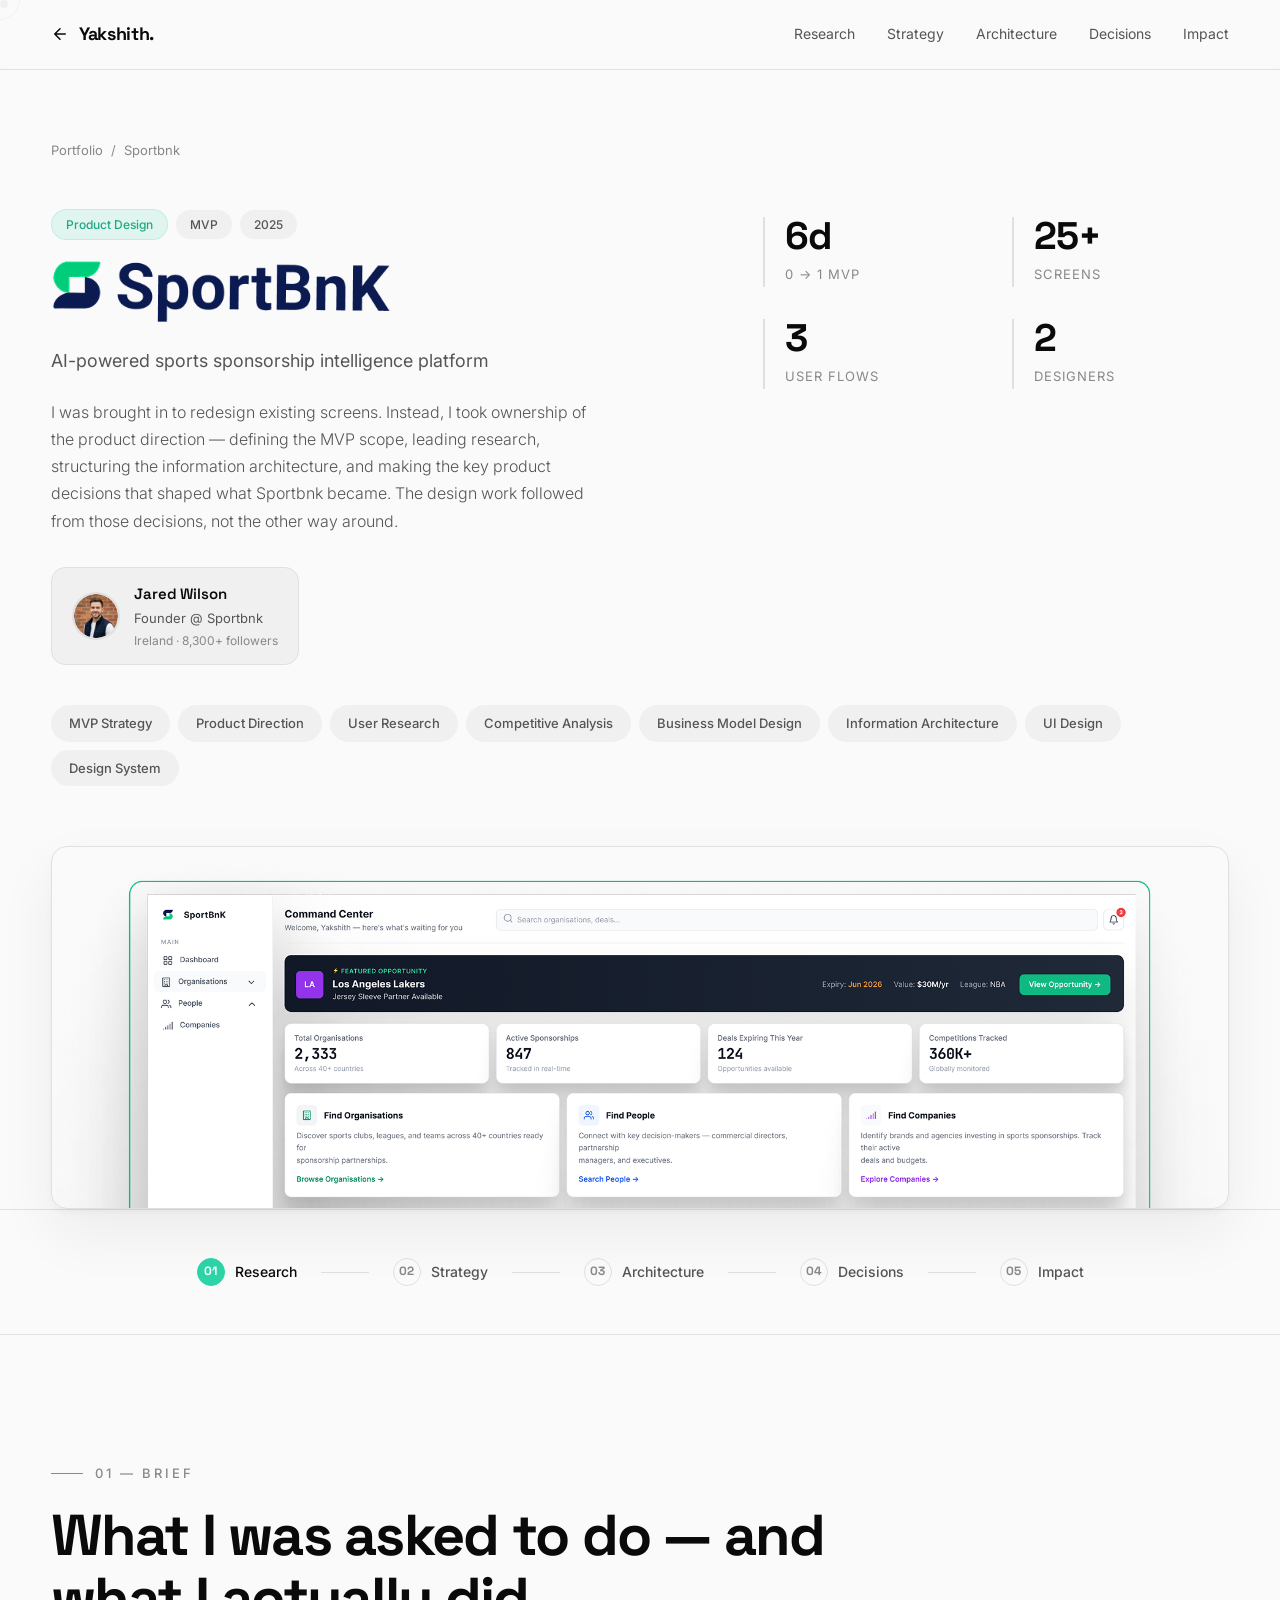
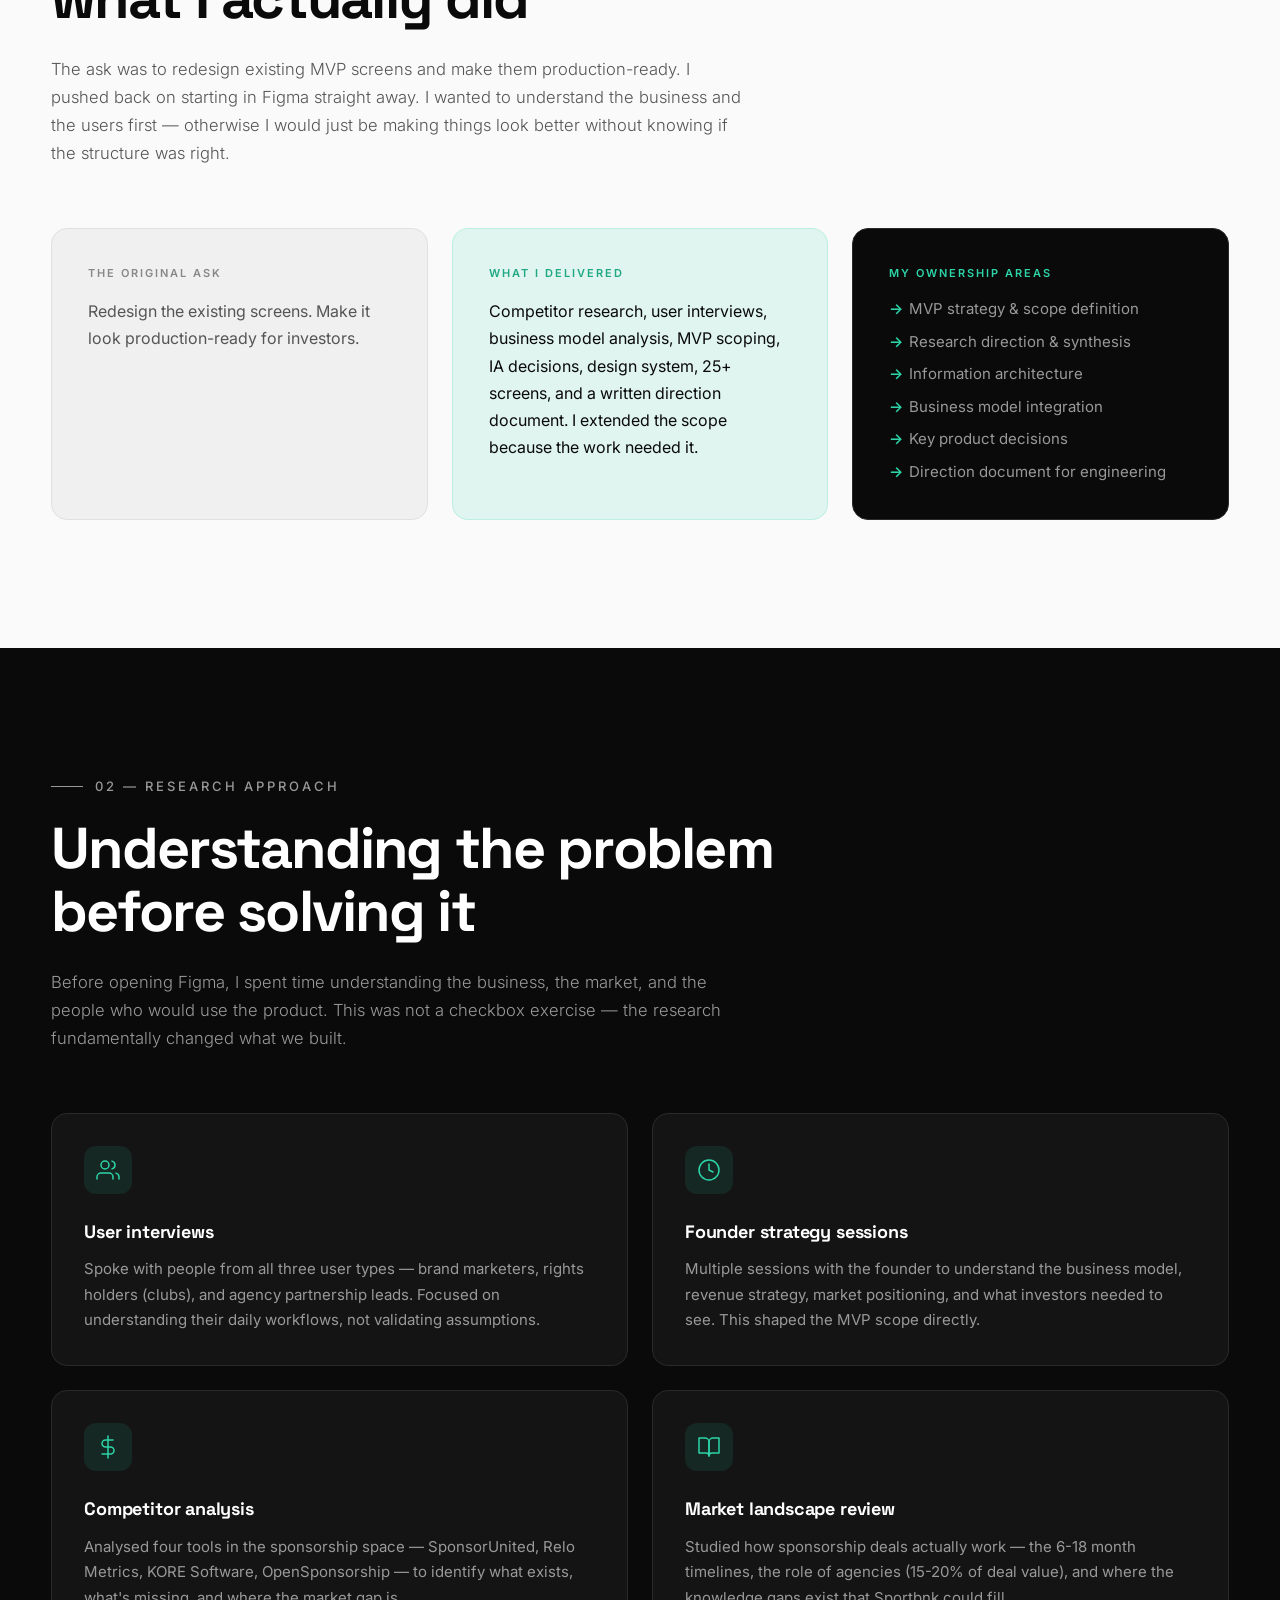
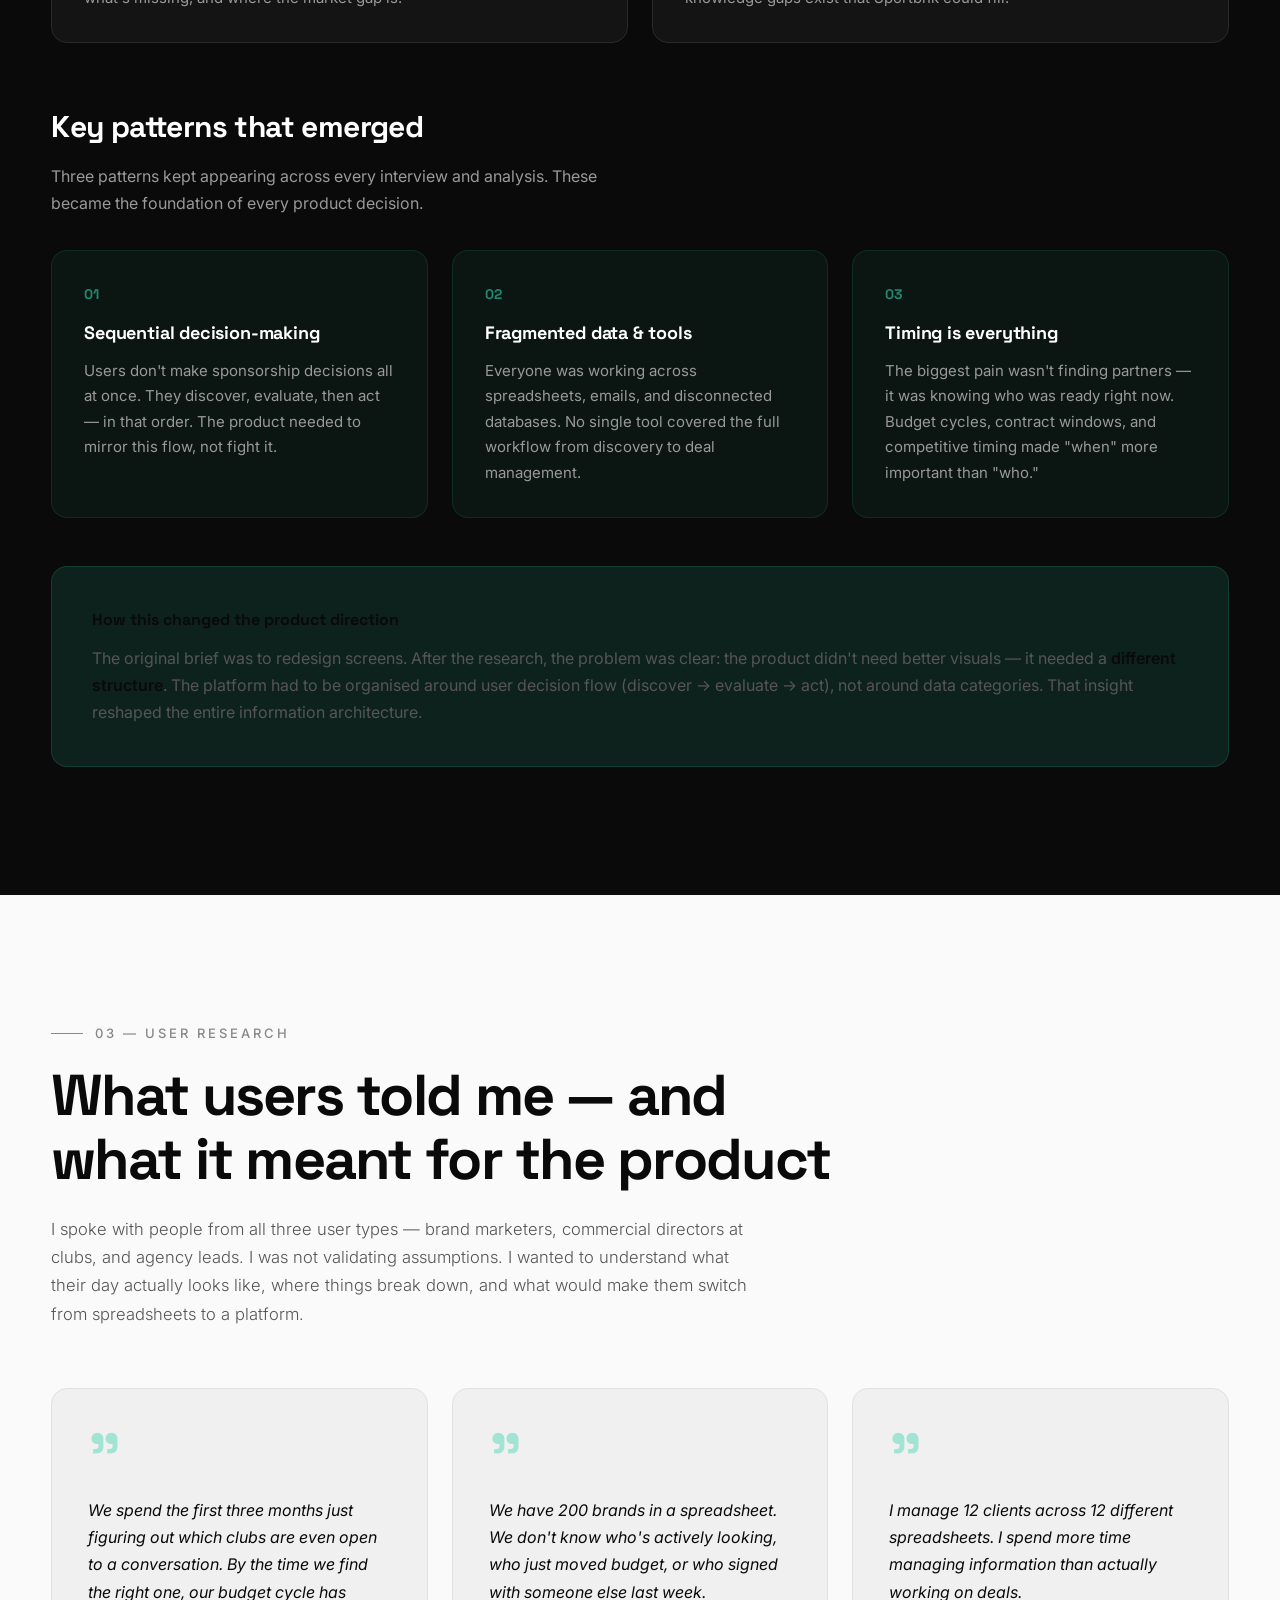
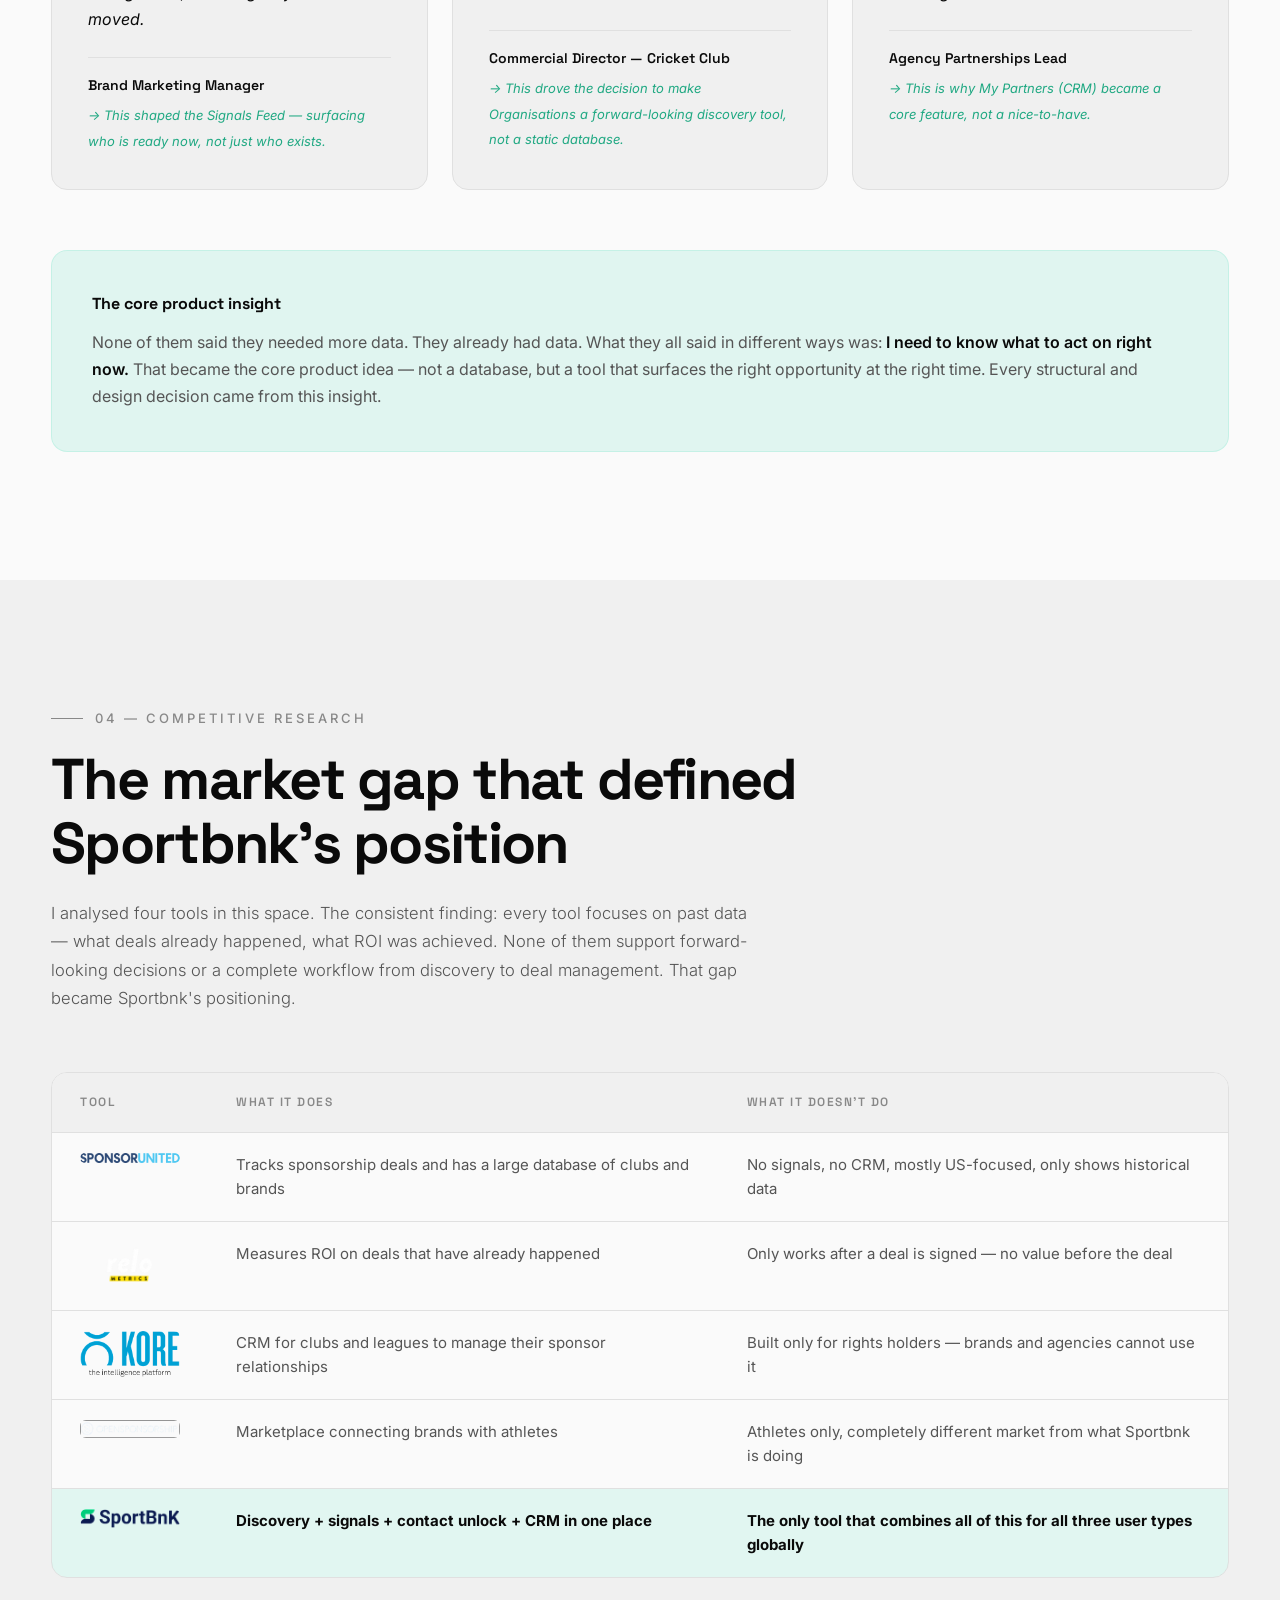
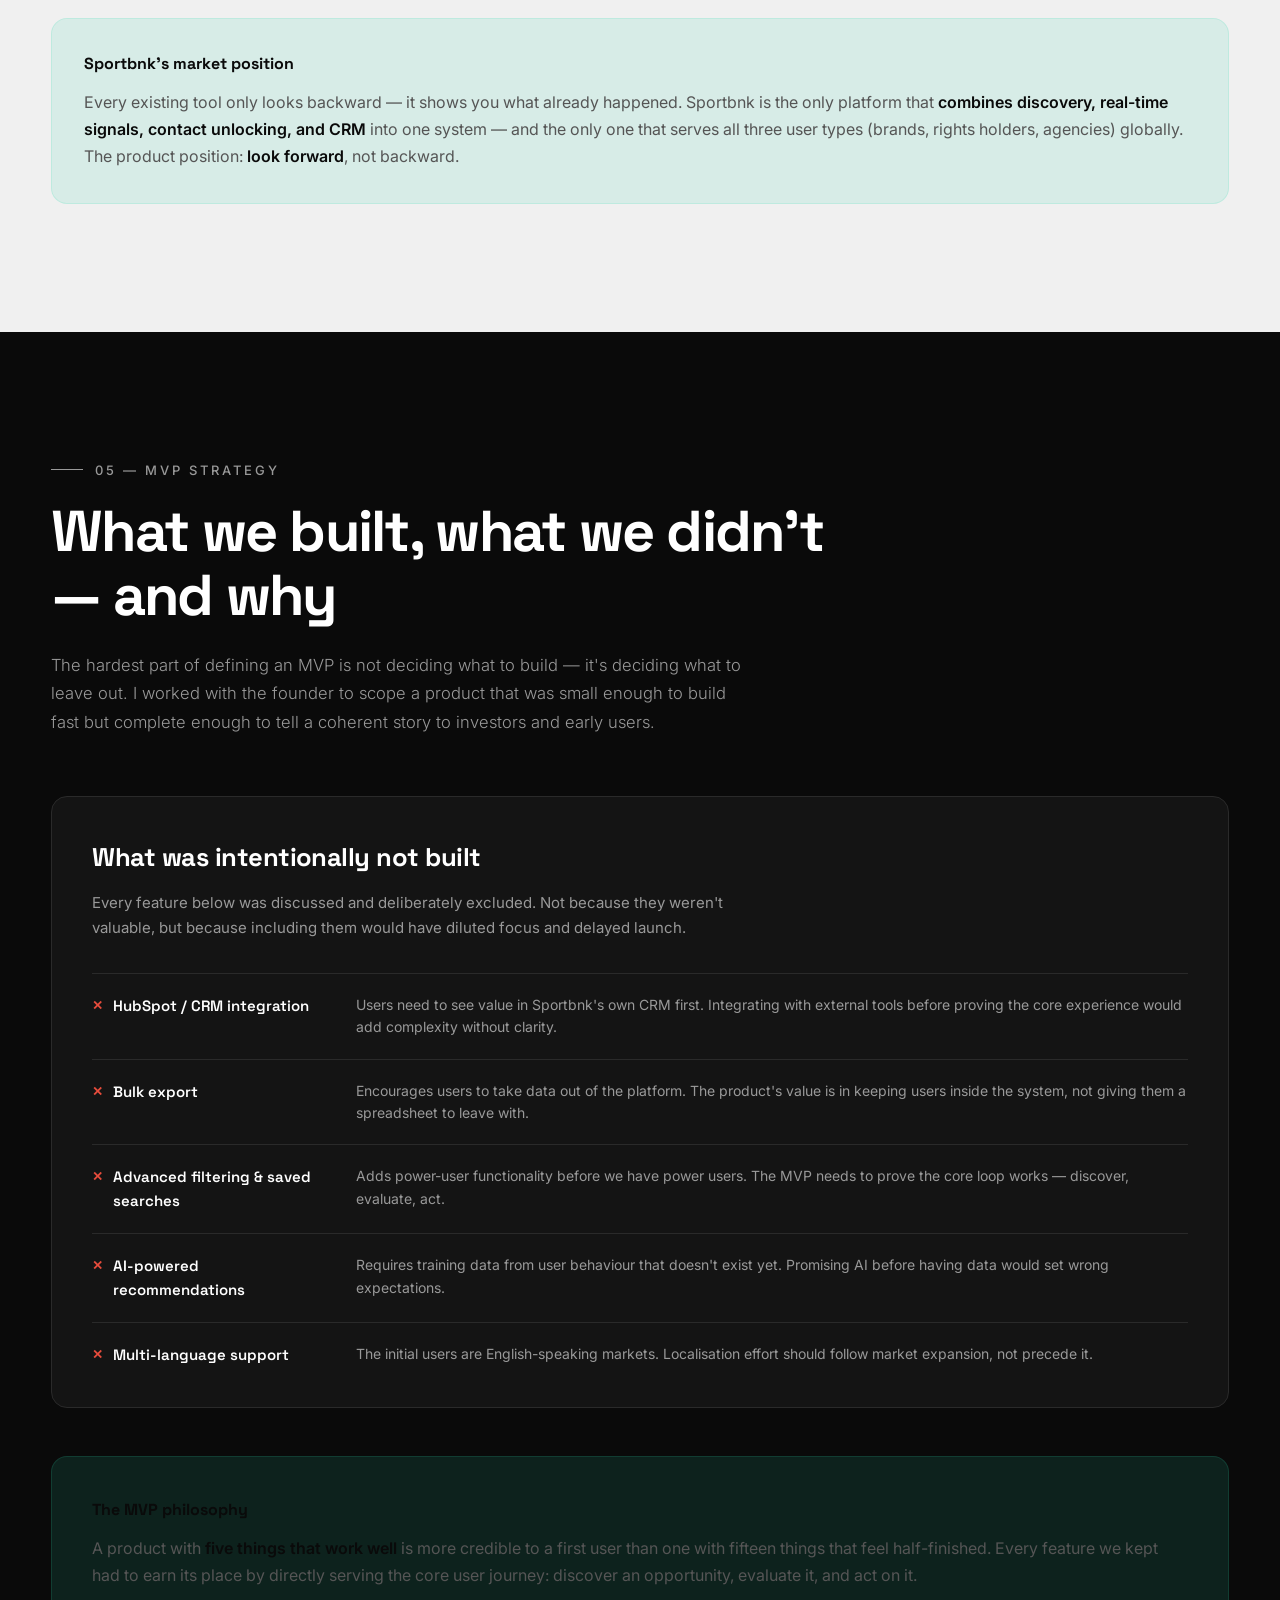
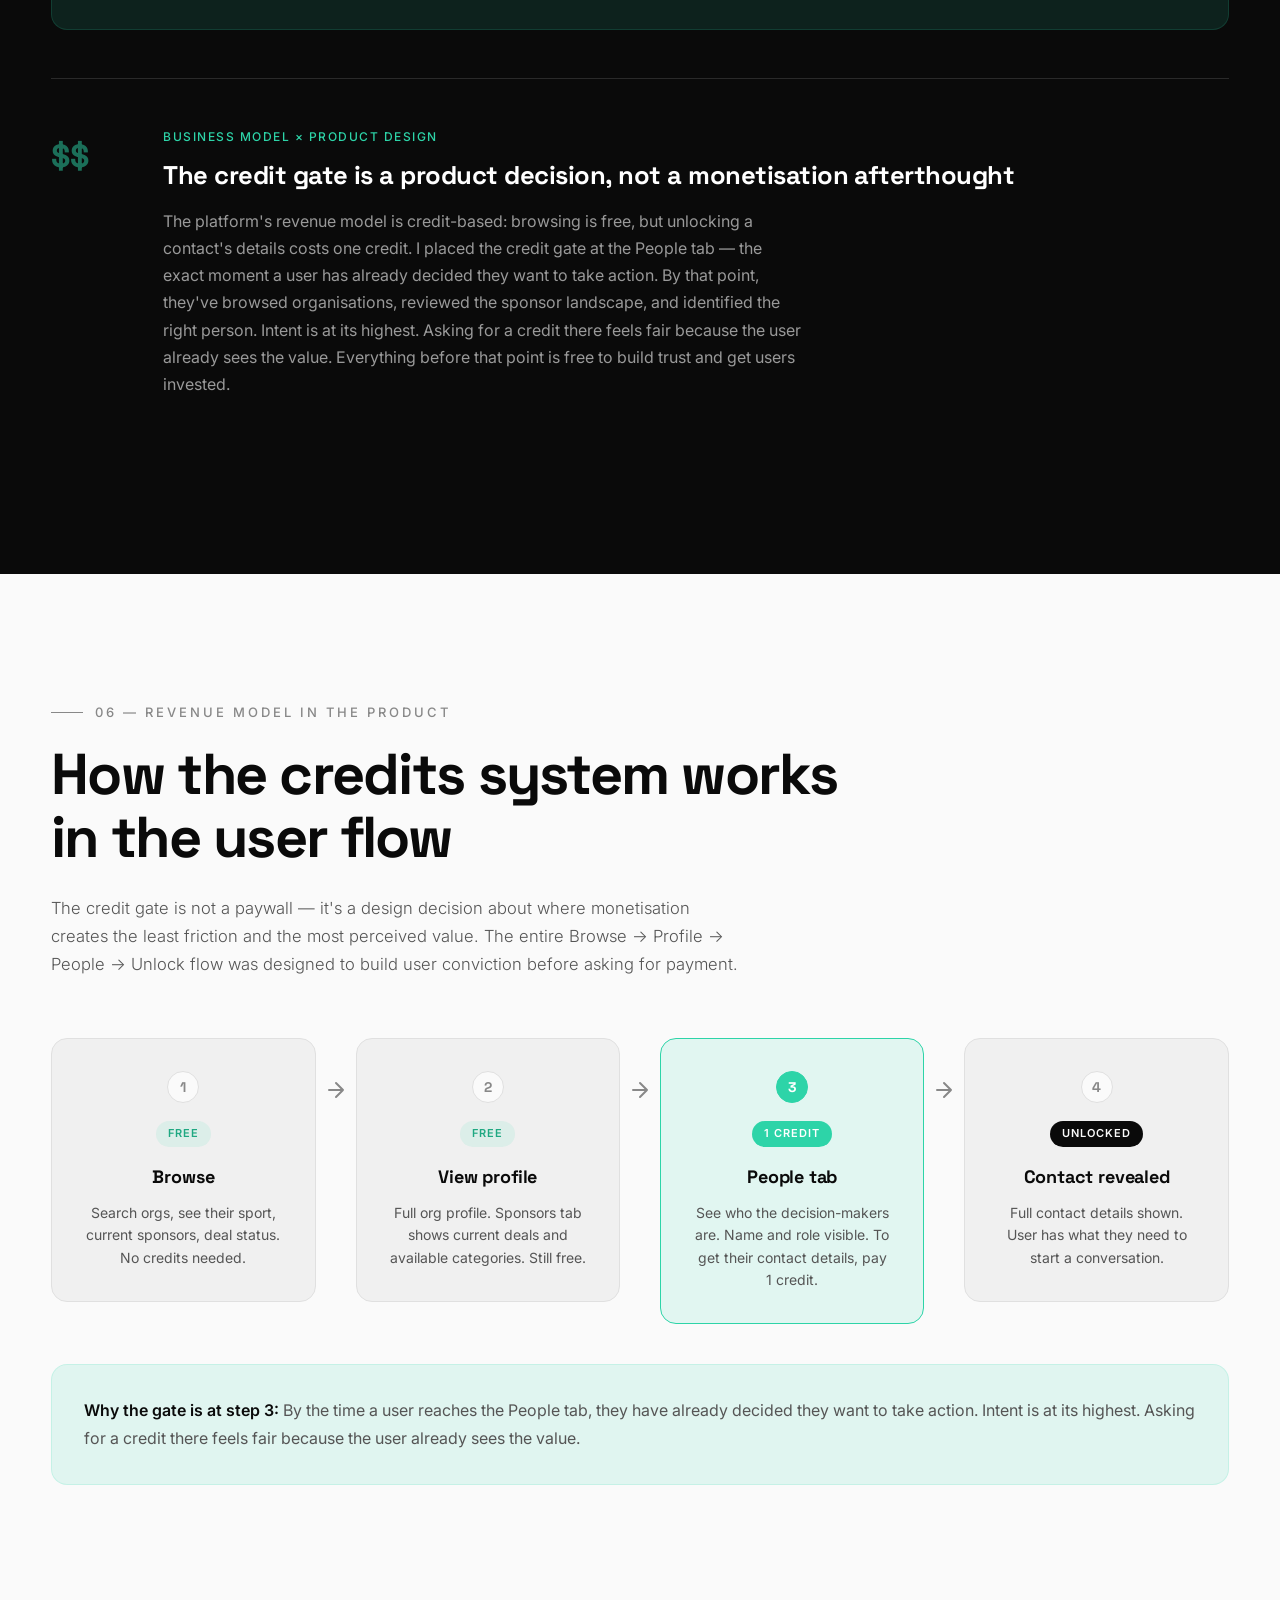
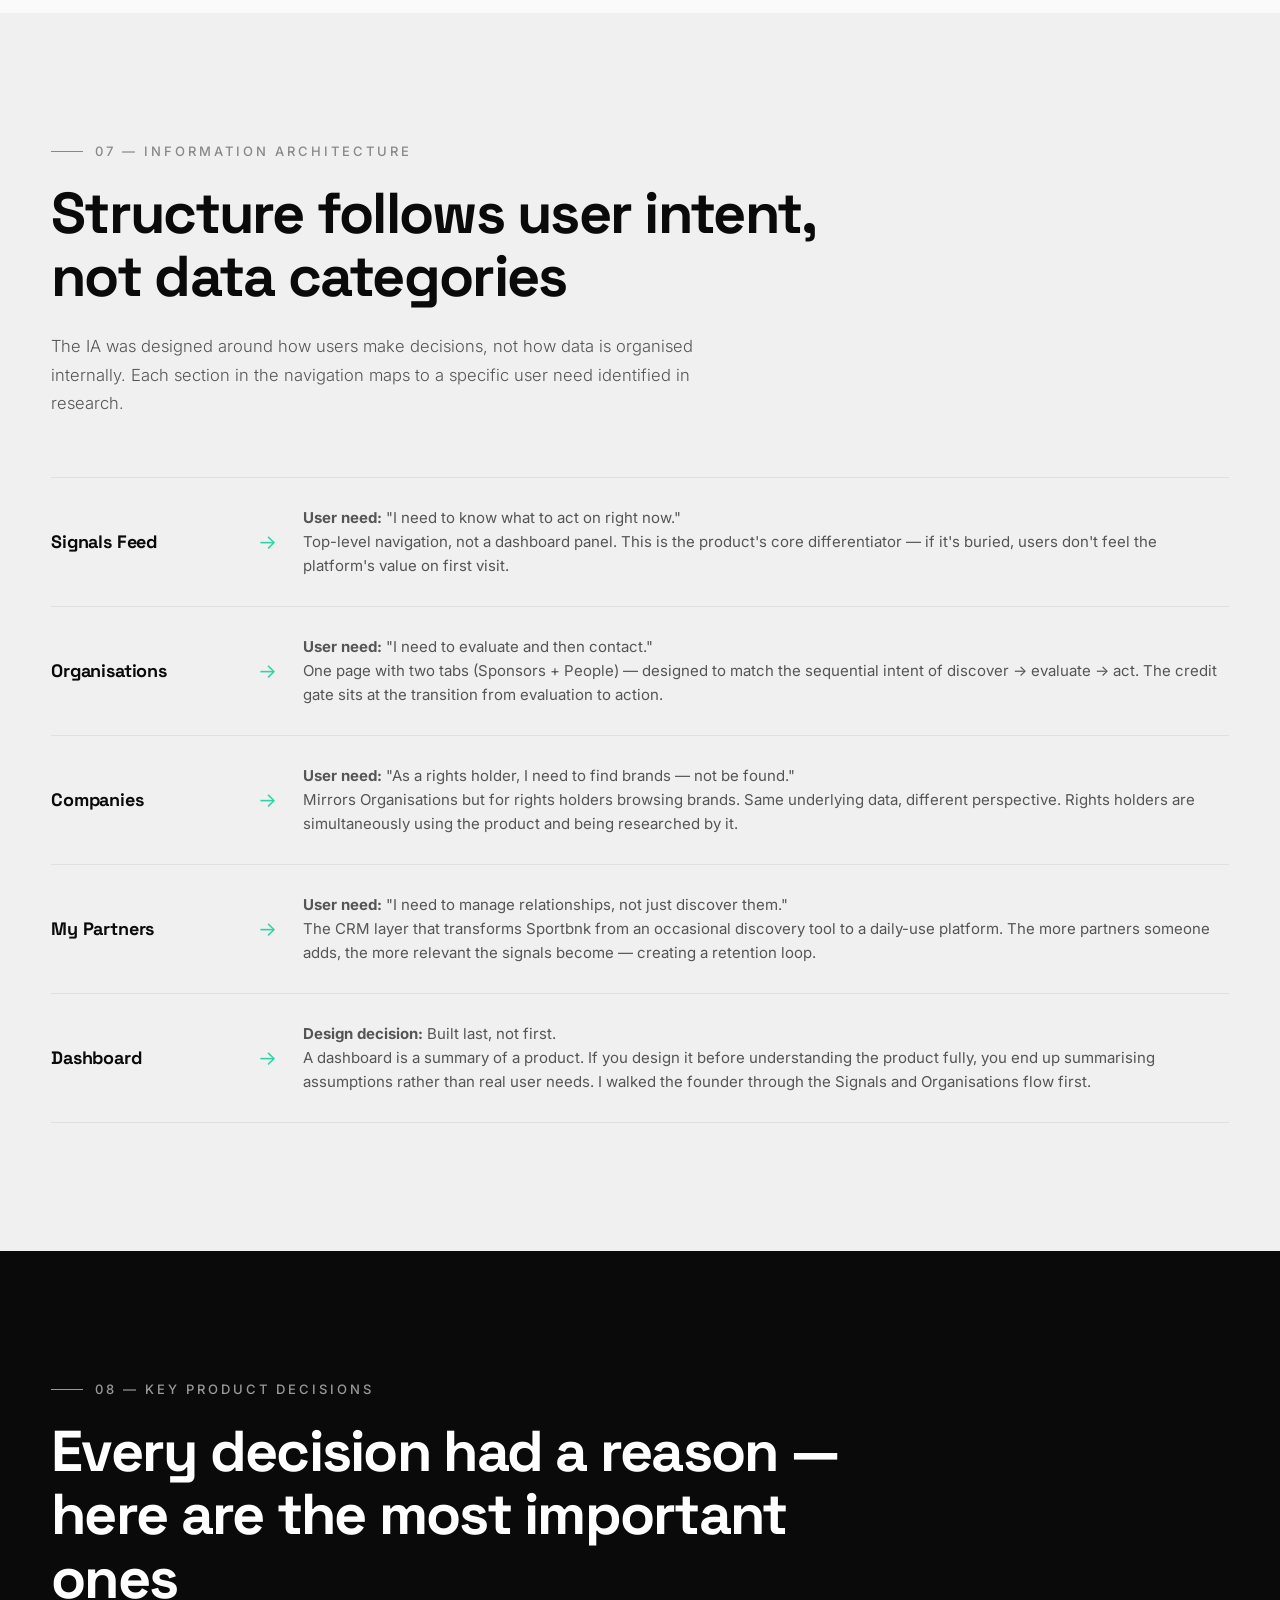
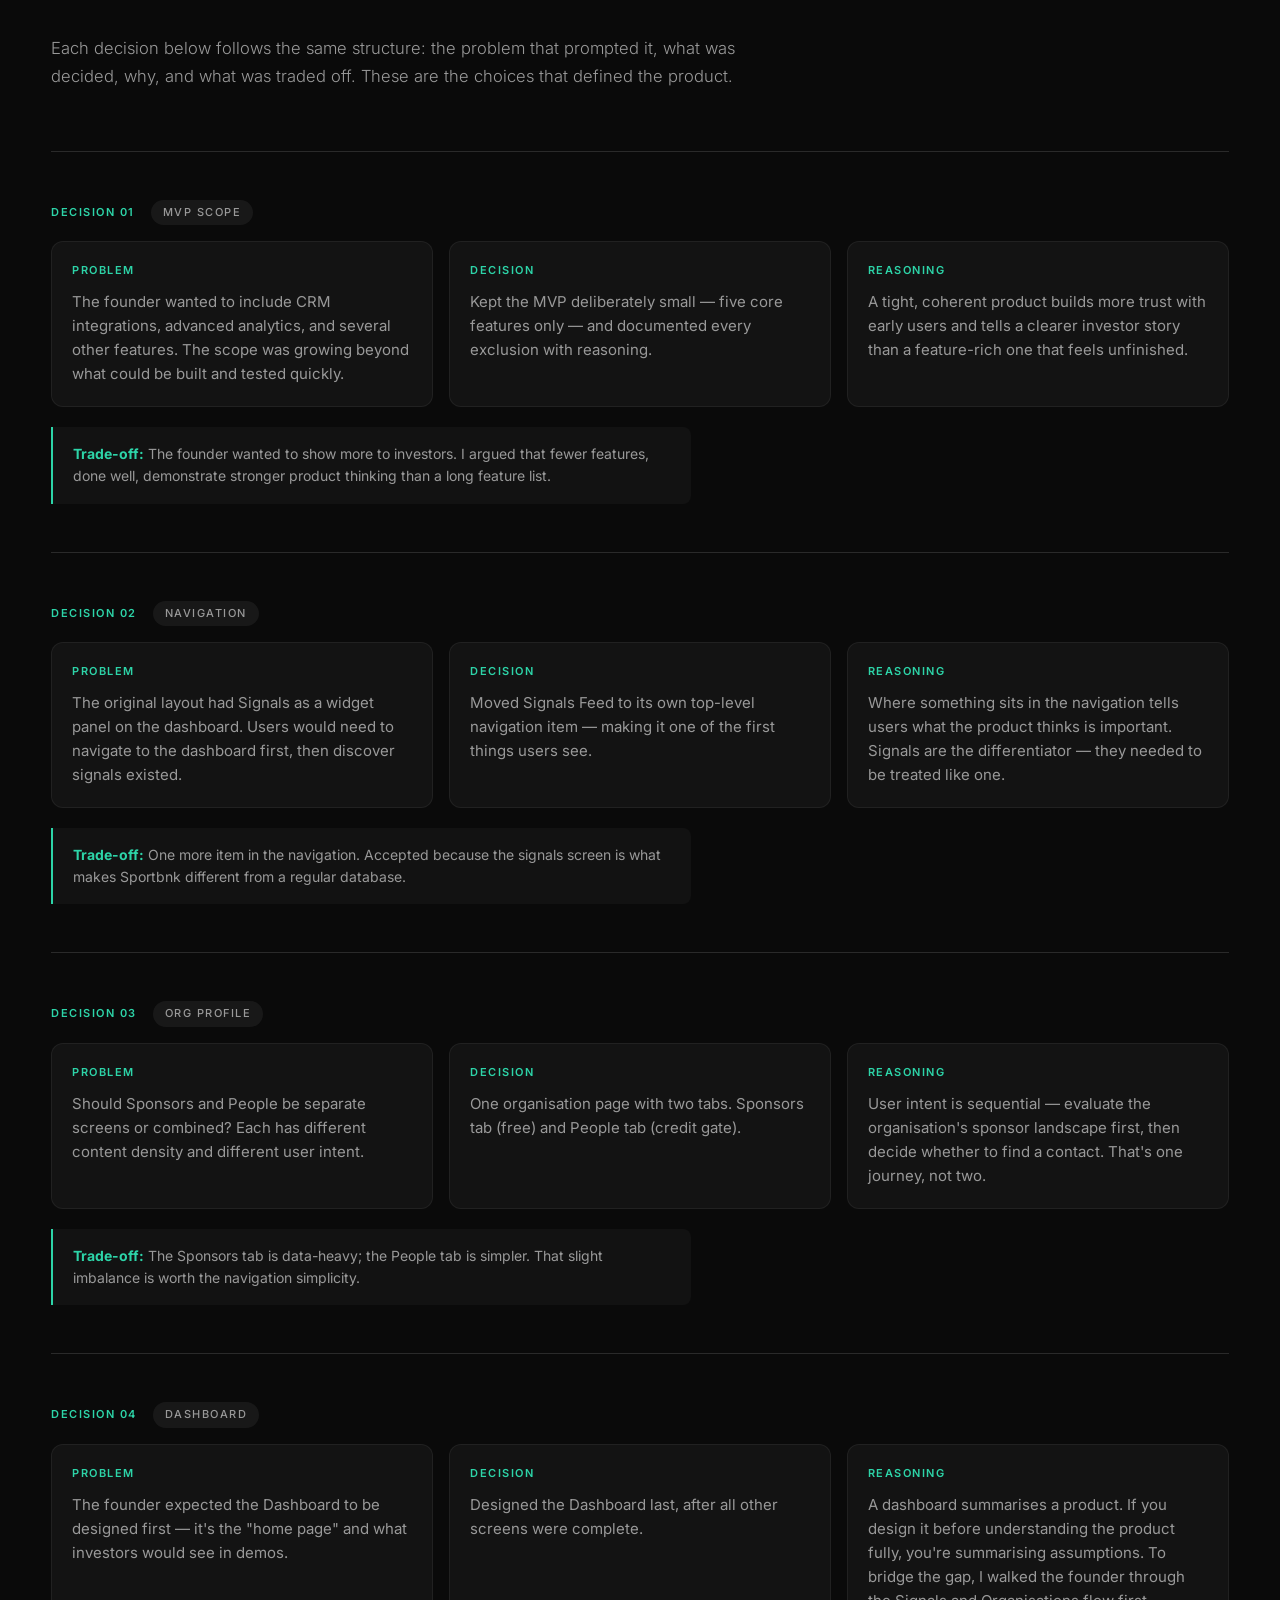
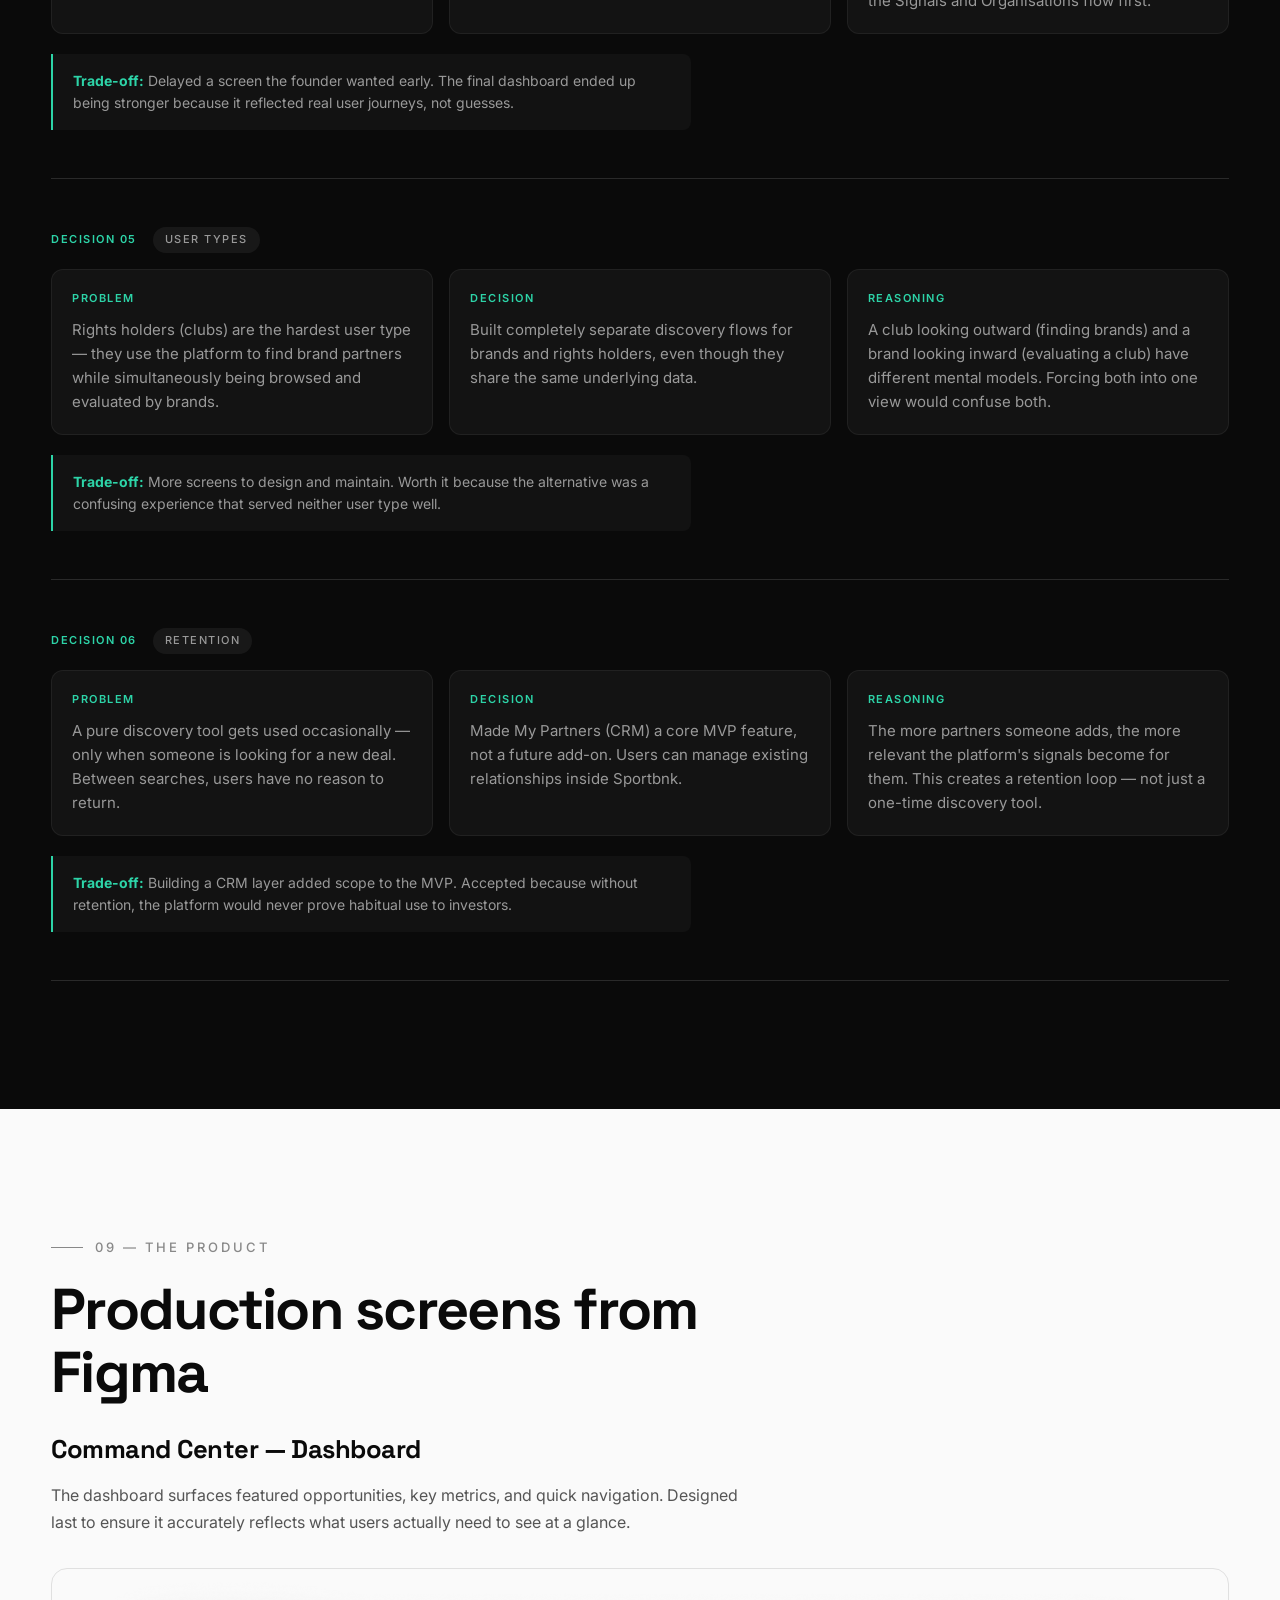
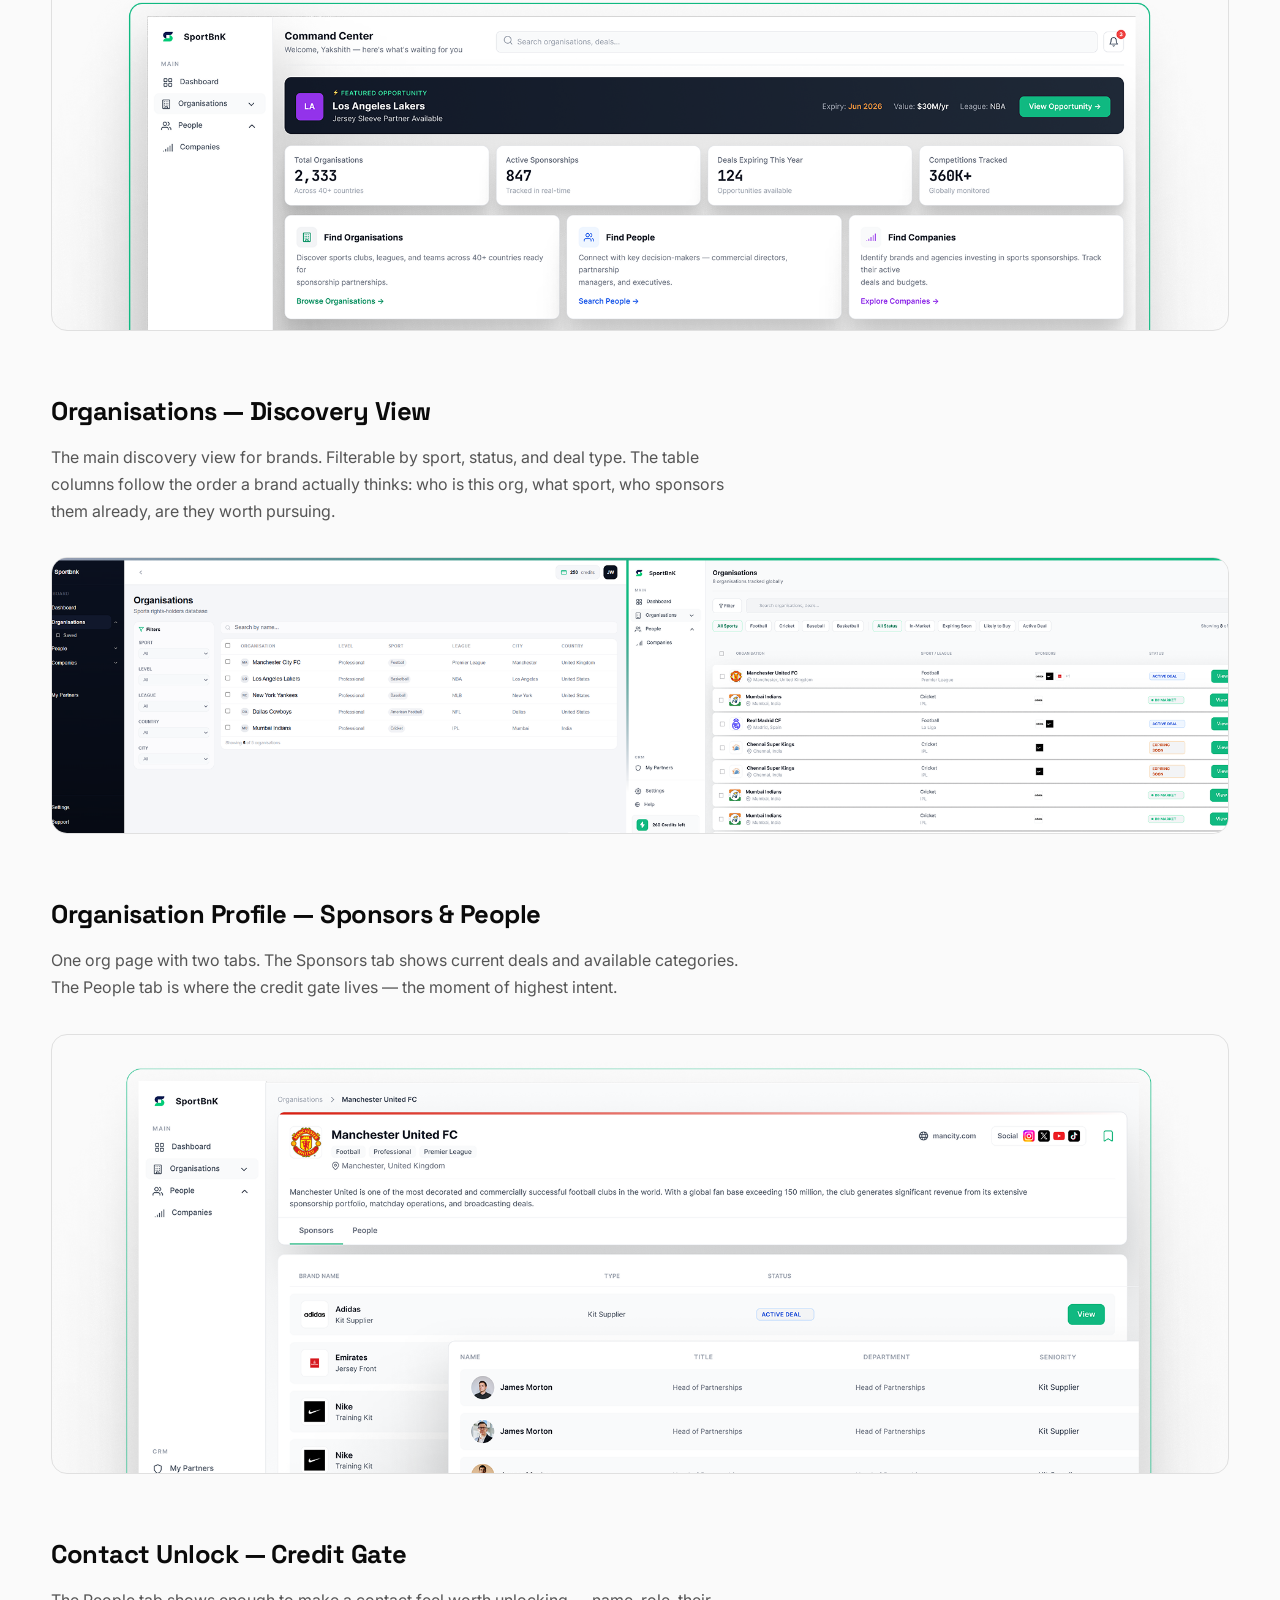
==== commit d48dbaf2: "Refining Sportbnk case study: visual improvements and product narrative" ====
--- a/sportbnk.html
+++ b/sportbnk.html
@@ -35,9 +35,10 @@
         </a>
         <div class="cs-nav__links">
           <a href="#research" class="cs-nav__link">Research</a>
-          <a href="#insights" class="cs-nav__link">Insights</a>
+          <a href="#strategy" class="cs-nav__link">Strategy</a>
+          <a href="#architecture" class="cs-nav__link">Architecture</a>
           <a href="#decisions" class="cs-nav__link">Decisions</a>
-          <a href="#product" class="cs-nav__link">Product</a>
+          <a href="#impact" class="cs-nav__link">Impact</a>
         </div>
         <button class="nav__mobile-toggle" id="mobileToggle" aria-label="Toggle menu">
           <span></span><span></span><span></span>
@@ -49,9 +50,10 @@
   <!-- Mobile Menu -->
   <div class="mobile-menu" id="mobileMenu">
     <a href="#research">Research</a>
-    <a href="#insights">Insights</a>
+    <a href="#strategy">Strategy</a>
+    <a href="#architecture">Architecture</a>
     <a href="#decisions">Decisions</a>
-    <a href="#product">Product</a>
+    <a href="#impact">Impact</a>
     <a href="index.html" class="mobile-menu__resume">
       <svg xmlns="http://www.w3.org/2000/svg" width="20" height="20" viewBox="0 0 24 24" fill="none" stroke="currentColor" stroke-width="2" stroke-linecap="round" stroke-linejoin="round"><path d="M19 12H5M12 19l-7-7 7-7"/></svg>
       Back to Portfolio
@@ -78,7 +80,7 @@
           <h1 class="sr-only">Sportbnk — AI-powered sports sponsorship intelligence platform</h1>
           <p class="cs-hero__subtitle reveal reveal-delay-2">AI-powered sports sponsorship intelligence platform</p>
           <p class="cs-hero__desc reveal reveal-delay-3">
-            The founder needed an MVP designed from scratch. I worked alongside one other designer to build this from zero. Before touching Figma I spent time understanding the business, how the market works, and what users actually needed. That research changed the direction of the product.
+            I was brought in to redesign existing screens. Instead, I took ownership of the product direction — defining the MVP scope, leading research, structuring the information architecture, and making the key product decisions that shaped what Sportbnk became. The design work followed from those decisions, not the other way around.
           </p>
 
           <!-- Founder credibility -->
@@ -112,11 +114,12 @@
       </div>
 
       <div class="cs-hero__skills reveal reveal-delay-3">
-        <span>Competitive Research</span>
+        <span>MVP Strategy</span>
+        <span>Product Direction</span>
         <span>User Research</span>
-        <span>Business Model</span>
-        <span>MVP Scoping</span>
-        <span>IA</span>
+        <span>Competitive Analysis</span>
+        <span>Business Model Design</span>
+        <span>Information Architecture</span>
         <span>UI Design</span>
         <span>Design System</span>
       </div>
@@ -139,17 +142,22 @@
         <div class="cs-process__line"></div>
         <div class="cs-process__step">
           <span class="cs-process__num">02</span>
-          <span class="cs-process__name">Insights</span>
+          <span class="cs-process__name">Strategy</span>
         </div>
         <div class="cs-process__line"></div>
         <div class="cs-process__step">
           <span class="cs-process__num">03</span>
-          <span class="cs-process__name">Decisions</span>
+          <span class="cs-process__name">Architecture</span>
         </div>
         <div class="cs-process__line"></div>
         <div class="cs-process__step">
           <span class="cs-process__num">04</span>
-          <span class="cs-process__name">Outcome</span>
+          <span class="cs-process__name">Decisions</span>
+        </div>
+        <div class="cs-process__line"></div>
+        <div class="cs-process__step">
+          <span class="cs-process__num">05</span>
+          <span class="cs-process__name">Impact</span>
         </div>
       </div>
     </div>
@@ -159,55 +167,105 @@
   <section class="cs-section" id="brief">
     <div class="container">
       <div class="cs-section__label reveal">01 — Brief</div>
-      <h2 class="cs-section__title reveal reveal-delay-1">What I was asked to do</h2>
+      <h2 class="cs-section__title reveal reveal-delay-1">What I was asked to do — and what I actually did</h2>
       <p class="cs-section__intro reveal reveal-delay-2">
         The ask was to redesign existing MVP screens and make them production-ready. I pushed back on starting in Figma straight away. I wanted to understand the business and the users first — otherwise I would just be making things look better without knowing if the structure was right.
       </p>
 
-      <div class="cs-brief__grid reveal">
+      <div class="cs-brief__grid cs-brief__grid--three reveal">
         <div class="cs-brief__card">
           <span class="cs-brief__card-label">The original ask</span>
           <p>Redesign the existing screens. Make it look production-ready for investors.</p>
         </div>
         <div class="cs-brief__card cs-brief__card--accent">
           <span class="cs-brief__card-label">What I delivered</span>
-          <p>Competitor research, user interviews, business model analysis, MVP scoping, IA decisions, design system, 25+ screens, and a written direction document. I extended the scope because the work needed it. The founder agreed.</p>
-        </div>
-      </div>
-    </div>
-  </section>
-
-  <!-- ═══ 02 — MARKET UNDERSTANDING ═══ -->
+          <p>Competitor research, user interviews, business model analysis, MVP scoping, IA decisions, design system, 25+ screens, and a written direction document. I extended the scope because the work needed it.</p>
+        </div>
+        <div class="cs-brief__card cs-brief__card--role">
+          <span class="cs-brief__card-label">My ownership areas</span>
+          <ul class="cs-role-list">
+            <li>MVP strategy &amp; scope definition</li>
+            <li>Research direction &amp; synthesis</li>
+            <li>Information architecture</li>
+            <li>Business model integration</li>
+            <li>Key product decisions</li>
+            <li>Direction document for engineering</li>
+          </ul>
+        </div>
+      </div>
+    </div>
+  </section>
+
+  <!-- ═══ 02 — RESEARCH APPROACH ═══ -->
   <section class="cs-section cs-section--dark" id="research">
     <div class="container">
-      <div class="cs-section__label cs-section__label--light reveal">02 — Understanding the market</div>
-      <h2 class="cs-section__title cs-section__title--light reveal reveal-delay-1">How the sports sponsorship market actually works</h2>
+      <div class="cs-section__label cs-section__label--light reveal">02 — Research approach</div>
+      <h2 class="cs-section__title cs-section__title--light reveal reveal-delay-1">Understanding the problem before solving it</h2>
       <p class="cs-section__intro cs-section__intro--light reveal reveal-delay-2">
-        Before talking to users I read about how sponsorship deals happen — the stages, the timelines, who has what leverage. This helped me ask better questions and understand the problem more clearly.
+        Before opening Figma, I spent time understanding the business, the market, and the people who would use the product. This was not a checkbox exercise — the research fundamentally changed what we built.
       </p>
 
-      <div class="cs-market__grid">
-        <div class="cs-market__card reveal">
+      <!-- Research Methods -->
+      <div class="cs-research-methods reveal">
+        <div class="cs-research-method">
+          <div class="cs-market__card-icon">
+            <svg xmlns="http://www.w3.org/2000/svg" width="24" height="24" viewBox="0 0 24 24" fill="none" stroke="currentColor" stroke-width="1.5" stroke-linecap="round" stroke-linejoin="round"><path d="M17 21v-2a4 4 0 0 0-4-4H5a4 4 0 0 0-4 4v2"/><circle cx="9" cy="7" r="4"/><path d="M23 21v-2a4 4 0 0 0-3-3.87"/><path d="M16 3.13a4 4 0 0 1 0 7.75"/></svg>
+          </div>
+          <h3>User interviews</h3>
+          <p>Spoke with people from all three user types — brand marketers, rights holders (clubs), and agency partnership leads. Focused on understanding their daily workflows, not validating assumptions.</p>
+        </div>
+        <div class="cs-research-method">
           <div class="cs-market__card-icon">
             <svg xmlns="http://www.w3.org/2000/svg" width="24" height="24" viewBox="0 0 24 24" fill="none" stroke="currentColor" stroke-width="1.5" stroke-linecap="round" stroke-linejoin="round"><circle cx="12" cy="12" r="10"/><polyline points="12 6 12 12 16 14"/></svg>
           </div>
-          <h3>The deal process</h3>
-          <p>From first awareness to a signed contract takes 6 to 18 months. Most of that time is spent just finding the right partner and the right person to contact. That is the problem Sportbnk is solving.</p>
-        </div>
-        <div class="cs-market__card reveal reveal-delay-1">
-          <div class="cs-market__card-icon">
-            <svg xmlns="http://www.w3.org/2000/svg" width="24" height="24" viewBox="0 0 24 24" fill="none" stroke="currentColor" stroke-width="1.5" stroke-linecap="round" stroke-linejoin="round"><path d="M17 21v-2a4 4 0 0 0-4-4H5a4 4 0 0 0-4 4v2"/><circle cx="9" cy="7" r="4"/><path d="M23 21v-2a4 4 0 0 0-3-3.87"/><path d="M16 3.13a4 4 0 0 1 0 7.75"/></svg>
-          </div>
-          <h3>Why agencies exist</h3>
-          <p>Agencies charge 15–20% of deal value. Most of that fee is essentially for knowing who is in market right now, and who to call. That knowledge gap is what Sportbnk is replacing.</p>
-        </div>
-        <div class="cs-market__card reveal reveal-delay-2">
+          <h3>Founder strategy sessions</h3>
+          <p>Multiple sessions with the founder to understand the business model, revenue strategy, market positioning, and what investors needed to see. This shaped the MVP scope directly.</p>
+        </div>
+        <div class="cs-research-method">
           <div class="cs-market__card-icon">
             <svg xmlns="http://www.w3.org/2000/svg" width="24" height="24" viewBox="0 0 24 24" fill="none" stroke="currentColor" stroke-width="1.5" stroke-linecap="round" stroke-linejoin="round"><line x1="12" y1="1" x2="12" y2="23"/><path d="M17 5H9.5a3.5 3.5 0 0 0 0 7h5a3.5 3.5 0 0 1 0 7H6"/></svg>
           </div>
-          <h3>Where the revenue model fits</h3>
-          <p>The most valuable moment for the user is when they want to contact a specific person. That is the right place to charge a credit. Everything before that should be free to build trust and get users invested.</p>
-        </div>
+          <h3>Competitor analysis</h3>
+          <p>Analysed four tools in the sponsorship space — SponsorUnited, Relo Metrics, KORE Software, OpenSponsorship — to identify what exists, what's missing, and where the market gap is.</p>
+        </div>
+        <div class="cs-research-method">
+          <div class="cs-market__card-icon">
+            <svg xmlns="http://www.w3.org/2000/svg" width="24" height="24" viewBox="0 0 24 24" fill="none" stroke="currentColor" stroke-width="1.5" stroke-linecap="round" stroke-linejoin="round"><path d="M2 3h6a4 4 0 0 1 4 4v14a3 3 0 0 0-3-3H2z"/><path d="M22 3h-6a4 4 0 0 0-4 4v14a3 3 0 0 1 3-3h7z"/></svg>
+          </div>
+          <h3>Market landscape review</h3>
+          <p>Studied how sponsorship deals actually work — the 6-18 month timelines, the role of agencies (15-20% of deal value), and where the knowledge gaps exist that Sportbnk could fill.</p>
+        </div>
+      </div>
+
+      <!-- Key Patterns -->
+      <div class="cs-patterns reveal">
+        <div class="cs-patterns__header">
+          <h3>Key patterns that emerged</h3>
+          <p>Three patterns kept appearing across every interview and analysis. These became the foundation of every product decision.</p>
+        </div>
+        <div class="cs-patterns__grid">
+          <div class="cs-pattern">
+            <span class="cs-pattern__num">01</span>
+            <h4>Sequential decision-making</h4>
+            <p>Users don't make sponsorship decisions all at once. They discover, evaluate, then act — in that order. The product needed to mirror this flow, not fight it.</p>
+          </div>
+          <div class="cs-pattern">
+            <span class="cs-pattern__num">02</span>
+            <h4>Fragmented data &amp; tools</h4>
+            <p>Everyone was working across spreadsheets, emails, and disconnected databases. No single tool covered the full workflow from discovery to deal management.</p>
+          </div>
+          <div class="cs-pattern">
+            <span class="cs-pattern__num">03</span>
+            <h4>Timing is everything</h4>
+            <p>The biggest pain wasn't finding partners — it was knowing who was ready right now. Budget cycles, contract windows, and competitive timing made "when" more important than "who."</p>
+          </div>
+        </div>
+      </div>
+
+      <!-- Direction Change -->
+      <div class="cs-callout reveal" style="margin-top: 48px;">
+        <div class="cs-callout__label">How this changed the product direction</div>
+        <p class="cs-callout__text">The original brief was to redesign screens. After the research, the problem was clear: the product didn't need better visuals — it needed a <strong>different structure</strong>. The platform had to be organised around user decision flow (discover → evaluate → act), not around data categories. That insight reshaped the entire information architecture.</p>
       </div>
     </div>
   </section>
@@ -216,9 +274,9 @@
   <section class="cs-section" id="user-research">
     <div class="container">
       <div class="cs-section__label reveal">03 — User research</div>
-      <h2 class="cs-section__title reveal reveal-delay-1">What I heard from users before designing anything</h2>
+      <h2 class="cs-section__title reveal reveal-delay-1">What users told me — and what it meant for the product</h2>
       <p class="cs-section__intro reveal reveal-delay-2">
-        I spoke with people from all three user types. I was not validating assumptions — I was trying to understand what their day actually looks like and where things break down.
+        I spoke with people from all three user types — brand marketers, commercial directors at clubs, and agency leads. I was not validating assumptions. I wanted to understand what their day actually looks like, where things break down, and what would make them switch from spreadsheets to a platform.
       </p>
 
       <div class="cs-quotes__grid">
@@ -227,7 +285,7 @@
           <blockquote class="cs-quote__text">We spend the first three months just figuring out which clubs are even open to a conversation. By the time we find the right one, our budget cycle has moved.</blockquote>
           <div class="cs-quote__author">
             <span class="cs-quote__role">Brand Marketing Manager</span>
-            <span class="cs-quote__insight">They need to know who is open before they start.</span>
+            <span class="cs-quote__insight">→ This shaped the Signals Feed — surfacing who is ready now, not just who exists.</span>
           </div>
         </div>
 
@@ -236,7 +294,7 @@
           <blockquote class="cs-quote__text">We have 200 brands in a spreadsheet. We don't know who's actively looking, who just moved budget, or who signed with someone else last week.</blockquote>
           <div class="cs-quote__author">
             <span class="cs-quote__role">Commercial Director — Cricket Club</span>
-            <span class="cs-quote__insight">They need to know which brands are ready.</span>
+            <span class="cs-quote__insight">→ This drove the decision to make Organisations a forward-looking discovery tool, not a static database.</span>
           </div>
         </div>
 
@@ -245,15 +303,15 @@
           <blockquote class="cs-quote__text">I manage 12 clients across 12 different spreadsheets. I spend more time managing information than actually working on deals.</blockquote>
           <div class="cs-quote__author">
             <span class="cs-quote__role">Agency Partnerships Lead</span>
-            <span class="cs-quote__insight">They need one place for everything.</span>
+            <span class="cs-quote__insight">→ This is why My Partners (CRM) became a core feature, not a nice-to-have.</span>
           </div>
         </div>
       </div>
 
       <!-- Common thread -->
       <div class="cs-callout reveal">
-        <div class="cs-callout__label">What all three had in common</div>
-        <p class="cs-callout__text">None of them said they needed more data. They already had data. What they all said in different ways was: <strong>I need to know what to act on right now.</strong> That became the core product idea — not a database, but a tool that surfaces the right opportunity at the right time.</p>
+        <div class="cs-callout__label">The core product insight</div>
+        <p class="cs-callout__text">None of them said they needed more data. They already had data. What they all said in different ways was: <strong>I need to know what to act on right now.</strong> That became the core product idea — not a database, but a tool that surfaces the right opportunity at the right time. Every structural and design decision came from this insight.</p>
       </div>
     </div>
   </section>
@@ -262,9 +320,9 @@
   <section class="cs-section cs-section--alt">
     <div class="container">
       <div class="cs-section__label reveal">04 — Competitive research</div>
-      <h2 class="cs-section__title reveal reveal-delay-1">What existing tools are doing and what they're missing</h2>
+      <h2 class="cs-section__title reveal reveal-delay-1">The market gap that defined Sportbnk's position</h2>
       <p class="cs-section__intro reveal reveal-delay-2">
-        I looked at four tools in this space. Each one is useful but each one solves only part of the problem. Looking at all four together made it clear where the gap was.
+        I analysed four tools in this space. The consistent finding: every tool focuses on past data — what deals already happened, what ROI was achieved. None of them support forward-looking decisions or a complete workflow from discovery to deal management. That gap became Sportbnk's positioning.
       </p>
 
       <div class="cs-table-wrap reveal">
@@ -327,61 +385,62 @@
       </div>
 
       <div class="cs-callout cs-callout--compact reveal">
-        <p class="cs-callout__text">Every existing tool only looks backward — it shows you what already happened. Sportbnk's opportunity was to <strong>look forward</strong>: tell you what is about to happen so you can act before anyone else does.</p>
-      </div>
-    </div>
-  </section>
-
-  <!-- ═══ 05 — KEY INSIGHTS ═══ -->
-  <section class="cs-section cs-section--dark" id="insights">
-    <div class="container">
-      <div class="cs-section__label cs-section__label--light reveal">05 — What I understood from the research</div>
-      <h2 class="cs-section__title cs-section__title--light reveal reveal-delay-1">The things I learned that shaped the product</h2>
-
-      <div class="cs-insights__list">
-        <div class="cs-insight reveal">
-          <div class="cs-insight__num">01</div>
-          <div class="cs-insight__content">
-            <span class="cs-insight__source">From founder conversation + business model mapping</span>
-            <h3>The credits model is the revenue engine — and it needed to be part of the design from the start</h3>
-            <p>I talked with the founder early about how the platform makes money. The model is: browsing is free, but unlocking a contact's details costs one credit. Understanding this changed how I designed the People tab. It had to show enough — the person's name, role, seniority — to make the contact feel worth unlocking. But it had to hold back the actual contact details.</p>
-          </div>
-        </div>
-
-        <div class="cs-insight reveal">
-          <div class="cs-insight__num">02</div>
-          <div class="cs-insight__content">
-            <span class="cs-insight__source">From IA planning</span>
-            <h3>One org page with two tabs was the right call for the MVP</h3>
-            <p>I had to decide: build Sponsors and People as separate screens, or as tabs inside one Organisation page. I chose tabs. When a brand is looking at a club, their intent is sequential. They want to understand the sponsor landscape first (Sponsors tab), then find the right person to contact (People tab). That is one journey, not two.</p>
-          </div>
-        </div>
-
-        <div class="cs-insight reveal">
-          <div class="cs-insight__num">03</div>
-          <div class="cs-insight__content">
-            <span class="cs-insight__source">From MVP scoping with founder</span>
-            <h3>We left things out on purpose — that was a deliberate product decision</h3>
-            <p>There were things we could have built: HubSpot integration, bulk export, advanced filtering, AI recommendations. We said no to all of it for the MVP. A product with five things that work well is more credible to a first user than one with fifteen things that feel half-finished.</p>
-          </div>
-        </div>
-
-        <div class="cs-insight reveal">
-          <div class="cs-insight__num">04</div>
-          <div class="cs-insight__content">
-            <span class="cs-insight__source">From rights holder interviews</span>
-            <h3>Rights holders are the hardest user to design for</h3>
-            <p>A cricket club uses Sportbnk to find brand partners. But at the same time, brands are browsing that club and making decisions about them. They are using the product and being researched by it simultaneously. This is why brands and rights holders needed completely separate discovery flows, even though they are using the same data.</p>
-          </div>
-        </div>
-
-        <div class="cs-insight reveal">
-          <div class="cs-insight__num">05</div>
-          <div class="cs-insight__content">
-            <span class="cs-insight__source">From product analysis</span>
-            <h3>My Partners changes how often users come back</h3>
-            <p>A pure discovery tool gets used occasionally — when someone is looking for a new deal. My Partners means users also come back to manage the deals they already have. The more partners someone adds, the more relevant the platform's signals become for them personally. That makes the platform more useful over time.</p>
-          </div>
+        <div class="cs-callout__label">Sportbnk's market position</div>
+        <p class="cs-callout__text">Every existing tool only looks backward — it shows you what already happened. Sportbnk is the only platform that <strong>combines discovery, real-time signals, contact unlocking, and CRM</strong> into one system — and the only one that serves all three user types (brands, rights holders, agencies) globally. The product position: <strong>look forward</strong>, not backward.</p>
+      </div>
+    </div>
+  </section>
+
+  <!-- ═══ 05 — MVP STRATEGY ═══ -->
+  <section class="cs-section cs-section--dark" id="strategy">
+    <div class="container">
+      <div class="cs-section__label cs-section__label--light reveal">05 — MVP strategy</div>
+      <h2 class="cs-section__title cs-section__title--light reveal reveal-delay-1">What we built, what we didn't — and why</h2>
+      <p class="cs-section__intro cs-section__intro--light reveal reveal-delay-2">
+        The hardest part of defining an MVP is not deciding what to build — it's deciding what to leave out. I worked with the founder to scope a product that was small enough to build fast but complete enough to tell a coherent story to investors and early users.
+      </p>
+
+      <!-- What we didn't build -->
+      <div class="cs-mvp-exclude reveal">
+        <h3 class="cs-mvp-exclude__title">What was intentionally not built</h3>
+        <p class="cs-mvp-exclude__intro">Every feature below was discussed and deliberately excluded. Not because they weren't valuable, but because including them would have diluted focus and delayed launch.</p>
+        <div class="cs-mvp-exclude__grid">
+          <div class="cs-mvp-exclude__item">
+            <span class="cs-mvp-exclude__name">HubSpot / CRM integration</span>
+            <span class="cs-mvp-exclude__reason">Users need to see value in Sportbnk's own CRM first. Integrating with external tools before proving the core experience would add complexity without clarity.</span>
+          </div>
+          <div class="cs-mvp-exclude__item">
+            <span class="cs-mvp-exclude__name">Bulk export</span>
+            <span class="cs-mvp-exclude__reason">Encourages users to take data out of the platform. The product's value is in keeping users inside the system, not giving them a spreadsheet to leave with.</span>
+          </div>
+          <div class="cs-mvp-exclude__item">
+            <span class="cs-mvp-exclude__name">Advanced filtering &amp; saved searches</span>
+            <span class="cs-mvp-exclude__reason">Adds power-user functionality before we have power users. The MVP needs to prove the core loop works — discover, evaluate, act.</span>
+          </div>
+          <div class="cs-mvp-exclude__item">
+            <span class="cs-mvp-exclude__name">AI-powered recommendations</span>
+            <span class="cs-mvp-exclude__reason">Requires training data from user behaviour that doesn't exist yet. Promising AI before having data would set wrong expectations.</span>
+          </div>
+          <div class="cs-mvp-exclude__item">
+            <span class="cs-mvp-exclude__name">Multi-language support</span>
+            <span class="cs-mvp-exclude__reason">The initial users are English-speaking markets. Localisation effort should follow market expansion, not precede it.</span>
+          </div>
+        </div>
+      </div>
+
+      <!-- MVP Philosophy -->
+      <div class="cs-callout reveal" style="margin-top: 48px;">
+        <div class="cs-callout__label">The MVP philosophy</div>
+        <p class="cs-callout__text">A product with <strong>five things that work well</strong> is more credible to a first user than one with fifteen things that feel half-finished. Every feature we kept had to earn its place by directly serving the core user journey: discover an opportunity, evaluate it, and act on it.</p>
+      </div>
+
+      <!-- Credit Model Integration -->
+      <div class="cs-insight reveal" style="margin-top: 48px; border-top: 1px solid var(--border-dark); border-bottom: none;">
+        <div class="cs-insight__num">$$</div>
+        <div class="cs-insight__content">
+          <span class="cs-insight__source">Business model × product design</span>
+          <h3>The credit gate is a product decision, not a monetisation afterthought</h3>
+          <p>The platform's revenue model is credit-based: browsing is free, but unlocking a contact's details costs one credit. I placed the credit gate at the People tab — the exact moment a user has already decided they want to take action. By that point, they've browsed organisations, reviewed the sponsor landscape, and identified the right person. Intent is at its highest. Asking for a credit there feels fair because the user already sees the value. Everything before that point is free to build trust and get users invested.</p>
         </div>
       </div>
     </div>
@@ -390,10 +449,10 @@
   <!-- ═══ 06 — REVENUE MODEL ═══ -->
   <section class="cs-section">
     <div class="container">
-      <div class="cs-section__label reveal">06 — Revenue model</div>
-      <h2 class="cs-section__title reveal reveal-delay-1">How the credits system works</h2>
+      <div class="cs-section__label reveal">06 — Revenue model in the product</div>
+      <h2 class="cs-section__title reveal reveal-delay-1">How the credits system works in the user flow</h2>
       <p class="cs-section__intro reveal reveal-delay-2">
-        The credit gate is placed at the exact moment a user wants to take action — not earlier, not later. I had to understand this before I could design the People tab correctly.
+        The credit gate is not a paywall — it's a design decision about where monetisation creates the least friction and the most perceived value. The entire Browse → Profile → People → Unlock flow was designed to build user conviction before asking for payment.
       </p>
 
       <div class="cs-revenue__flow reveal">
@@ -439,46 +498,67 @@
   </section>
 
   <!-- ═══ 07 — INFORMATION ARCHITECTURE ═══ -->
-  <section class="cs-section cs-section--alt">
+  <section class="cs-section cs-section--alt" id="architecture">
     <div class="container">
       <div class="cs-section__label reveal">07 — Information architecture</div>
-      <h2 class="cs-section__title reveal reveal-delay-1">How the platform is structured and why</h2>
+      <h2 class="cs-section__title reveal reveal-delay-1">Structure follows user intent, not data categories</h2>
+      <p class="cs-section__intro reveal reveal-delay-2">
+        The IA was designed around how users make decisions, not how data is organised internally. Each section in the navigation maps to a specific user need identified in research.
+      </p>
 
       <div class="cs-ia__grid reveal">
         <div class="cs-ia__item">
           <div class="cs-ia__name">Signals Feed</div>
           <div class="cs-ia__arrow">→</div>
-          <div class="cs-ia__reason">Top-level navigation, not a dashboard panel. If it is buried, users do not feel the platform's core value on first visit.</div>
+          <div class="cs-ia__reason">
+            <strong>User need:</strong> "I need to know what to act on right now."<br>
+            Top-level navigation, not a dashboard panel. This is the product's core differentiator — if it's buried, users don't feel the platform's value on first visit.
+          </div>
         </div>
         <div class="cs-ia__item">
           <div class="cs-ia__name">Organisations</div>
           <div class="cs-ia__arrow">→</div>
-          <div class="cs-ia__reason">Sponsors tab (free) + People tab (1 credit). One page, two tabs — matches sequential user intent.</div>
+          <div class="cs-ia__reason">
+            <strong>User need:</strong> "I need to evaluate and then contact."<br>
+            One page with two tabs (Sponsors + People) — designed to match the sequential intent of discover → evaluate → act. The credit gate sits at the transition from evaluation to action.
+          </div>
         </div>
         <div class="cs-ia__item">
           <div class="cs-ia__name">Companies</div>
           <div class="cs-ia__arrow">→</div>
-          <div class="cs-ia__reason">Mirror of Organisations, but for rights holders browsing brands. Same data, different perspective.</div>
+          <div class="cs-ia__reason">
+            <strong>User need:</strong> "As a rights holder, I need to find brands — not be found."<br>
+            Mirrors Organisations but for rights holders browsing brands. Same underlying data, different perspective. Rights holders are simultaneously using the product and being researched by it.
+          </div>
         </div>
         <div class="cs-ia__item">
           <div class="cs-ia__name">My Partners</div>
           <div class="cs-ia__arrow">→</div>
-          <div class="cs-ia__reason">CRM layer. Manage existing relationships, not just find new ones.</div>
+          <div class="cs-ia__reason">
+            <strong>User need:</strong> "I need to manage relationships, not just discover them."<br>
+            The CRM layer that transforms Sportbnk from an occasional discovery tool to a daily-use platform. The more partners someone adds, the more relevant the signals become — creating a retention loop.
+          </div>
         </div>
         <div class="cs-ia__item">
           <div class="cs-ia__name">Dashboard</div>
           <div class="cs-ia__arrow">→</div>
-          <div class="cs-ia__reason">Designed last. You can only design a good summary screen once you fully understand what is being summarised.</div>
-        </div>
-      </div>
-    </div>
-  </section>
-
-  <!-- ═══ 08 — DESIGN DECISIONS ═══ -->
+          <div class="cs-ia__reason">
+            <strong>Design decision:</strong> Built last, not first.<br>
+            A dashboard is a summary of a product. If you design it before understanding the product fully, you end up summarising assumptions rather than real user needs. I walked the founder through the Signals and Organisations flow first.
+          </div>
+        </div>
+      </div>
+    </div>
+  </section>
+
+  <!-- ═══ 08 — KEY PRODUCT DECISIONS ═══ -->
   <section class="cs-section cs-section--dark" id="decisions">
     <div class="container">
-      <div class="cs-section__label cs-section__label--light reveal">08 — Design decisions</div>
-      <h2 class="cs-section__title cs-section__title--light reveal reveal-delay-1">Key decisions and the reasoning behind them</h2>
+      <div class="cs-section__label cs-section__label--light reveal">08 — Key product decisions</div>
+      <h2 class="cs-section__title cs-section__title--light reveal reveal-delay-1">Every decision had a reason — here are the most important ones</h2>
+      <p class="cs-section__intro cs-section__intro--light reveal reveal-delay-2">
+        Each decision below follows the same structure: the problem that prompted it, what was decided, why, and what was traded off. These are the choices that defined the product.
+      </p>
 
       <div class="cs-decisions__list">
         <div class="cs-decision reveal">
@@ -486,10 +566,22 @@
             <span class="cs-decision__num">Decision 01</span>
             <span class="cs-decision__topic">MVP Scope</span>
           </div>
-          <h3>Kept the MVP small on purpose — and wrote it down</h3>
-          <p>The founder wanted to include CRM integrations, advanced analytics, and several other features. I pushed back and we agreed to leave them out. A smaller product that works well builds more trust with early users than a bigger product that feels unfinished.</p>
+          <div class="cs-decision__framework">
+            <div class="cs-decision__block">
+              <span class="cs-decision__block-label">Problem</span>
+              <p>The founder wanted to include CRM integrations, advanced analytics, and several other features. The scope was growing beyond what could be built and tested quickly.</p>
+            </div>
+            <div class="cs-decision__block">
+              <span class="cs-decision__block-label">Decision</span>
+              <p>Kept the MVP deliberately small — five core features only — and documented every exclusion with reasoning.</p>
+            </div>
+            <div class="cs-decision__block">
+              <span class="cs-decision__block-label">Reasoning</span>
+              <p>A tight, coherent product builds more trust with early users and tells a clearer investor story than a feature-rich one that feels unfinished.</p>
+            </div>
+          </div>
           <div class="cs-decision__tradeoff">
-            <strong>Trade-off:</strong> The founder wanted to show more to investors. I argued that a tight, coherent MVP tells a clearer story than a feature-rich one.
+            <strong>Trade-off:</strong> The founder wanted to show more to investors. I argued that fewer features, done well, demonstrate stronger product thinking than a long feature list.
           </div>
         </div>
 
@@ -498,10 +590,22 @@
             <span class="cs-decision__num">Decision 02</span>
             <span class="cs-decision__topic">Navigation</span>
           </div>
-          <h3>Signals Feed in the main nav, not a panel on the dashboard</h3>
-          <p>The original layout had signals as a panel on the dashboard. I moved it to its own top-level nav item. Where something sits in the navigation tells users what the product thinks is important.</p>
+          <div class="cs-decision__framework">
+            <div class="cs-decision__block">
+              <span class="cs-decision__block-label">Problem</span>
+              <p>The original layout had Signals as a widget panel on the dashboard. Users would need to navigate to the dashboard first, then discover signals existed.</p>
+            </div>
+            <div class="cs-decision__block">
+              <span class="cs-decision__block-label">Decision</span>
+              <p>Moved Signals Feed to its own top-level navigation item — making it one of the first things users see.</p>
+            </div>
+            <div class="cs-decision__block">
+              <span class="cs-decision__block-label">Reasoning</span>
+              <p>Where something sits in the navigation tells users what the product thinks is important. Signals are the differentiator — they needed to be treated like one.</p>
+            </div>
+          </div>
           <div class="cs-decision__tradeoff">
-            <strong>Trade-off:</strong> One more item in the navigation. I accepted it because the signals screen is the thing that makes this product different from a regular database.
+            <strong>Trade-off:</strong> One more item in the navigation. Accepted because the signals screen is what makes Sportbnk different from a regular database.
           </div>
         </div>
 
@@ -510,10 +614,22 @@
             <span class="cs-decision__num">Decision 03</span>
             <span class="cs-decision__topic">Org Profile</span>
           </div>
-          <h3>One org page with two tabs instead of two separate screens</h3>
-          <p>The user's intent when they open an org is sequential — they want to understand the sponsorship landscape first, then decide if they want to find a contact. That is one journey. One page with two tabs matches that.</p>
+          <div class="cs-decision__framework">
+            <div class="cs-decision__block">
+              <span class="cs-decision__block-label">Problem</span>
+              <p>Should Sponsors and People be separate screens or combined? Each has different content density and different user intent.</p>
+            </div>
+            <div class="cs-decision__block">
+              <span class="cs-decision__block-label">Decision</span>
+              <p>One organisation page with two tabs. Sponsors tab (free) and People tab (credit gate).</p>
+            </div>
+            <div class="cs-decision__block">
+              <span class="cs-decision__block-label">Reasoning</span>
+              <p>User intent is sequential — evaluate the organisation's sponsor landscape first, then decide whether to find a contact. That's one journey, not two.</p>
+            </div>
+          </div>
           <div class="cs-decision__tradeoff">
-            <strong>Trade-off:</strong> Both tabs have different content depth. The Sponsors tab is data-heavy; the People tab is simpler. That slight imbalance is worth the navigation simplicity.
+            <strong>Trade-off:</strong> The Sponsors tab is data-heavy; the People tab is simpler. That slight imbalance is worth the navigation simplicity.
           </div>
         </div>
 
@@ -522,10 +638,70 @@
             <span class="cs-decision__num">Decision 04</span>
             <span class="cs-decision__topic">Dashboard</span>
           </div>
-          <h3>Dashboard was designed last</h3>
-          <p>The founder expected the Dashboard first. I said we should design it last. A dashboard is a summary of a product. If you design it before you understand the product fully, you end up summarising your assumptions rather than real user needs.</p>
+          <div class="cs-decision__framework">
+            <div class="cs-decision__block">
+              <span class="cs-decision__block-label">Problem</span>
+              <p>The founder expected the Dashboard to be designed first — it's the "home page" and what investors would see in demos.</p>
+            </div>
+            <div class="cs-decision__block">
+              <span class="cs-decision__block-label">Decision</span>
+              <p>Designed the Dashboard last, after all other screens were complete.</p>
+            </div>
+            <div class="cs-decision__block">
+              <span class="cs-decision__block-label">Reasoning</span>
+              <p>A dashboard summarises a product. If you design it before understanding the product fully, you're summarising assumptions. To bridge the gap, I walked the founder through the Signals and Organisations flow first.</p>
+            </div>
+          </div>
           <div class="cs-decision__tradeoff">
-            <strong>Trade-off:</strong> Delayed a screen the founder wanted early. To bridge this, I walked him through the Signals and Organisations flow first.
+            <strong>Trade-off:</strong> Delayed a screen the founder wanted early. The final dashboard ended up being stronger because it reflected real user journeys, not guesses.
+          </div>
+        </div>
+
+        <div class="cs-decision reveal">
+          <div class="cs-decision__header">
+            <span class="cs-decision__num">Decision 05</span>
+            <span class="cs-decision__topic">User Types</span>
+          </div>
+          <div class="cs-decision__framework">
+            <div class="cs-decision__block">
+              <span class="cs-decision__block-label">Problem</span>
+              <p>Rights holders (clubs) are the hardest user type — they use the platform to find brand partners while simultaneously being browsed and evaluated by brands.</p>
+            </div>
+            <div class="cs-decision__block">
+              <span class="cs-decision__block-label">Decision</span>
+              <p>Built completely separate discovery flows for brands and rights holders, even though they share the same underlying data.</p>
+            </div>
+            <div class="cs-decision__block">
+              <span class="cs-decision__block-label">Reasoning</span>
+              <p>A club looking outward (finding brands) and a brand looking inward (evaluating a club) have different mental models. Forcing both into one view would confuse both.</p>
+            </div>
+          </div>
+          <div class="cs-decision__tradeoff">
+            <strong>Trade-off:</strong> More screens to design and maintain. Worth it because the alternative was a confusing experience that served neither user type well.
+          </div>
+        </div>
+
+        <div class="cs-decision reveal">
+          <div class="cs-decision__header">
+            <span class="cs-decision__num">Decision 06</span>
+            <span class="cs-decision__topic">Retention</span>
+          </div>
+          <div class="cs-decision__framework">
+            <div class="cs-decision__block">
+              <span class="cs-decision__block-label">Problem</span>
+              <p>A pure discovery tool gets used occasionally — only when someone is looking for a new deal. Between searches, users have no reason to return.</p>
+            </div>
+            <div class="cs-decision__block">
+              <span class="cs-decision__block-label">Decision</span>
+              <p>Made My Partners (CRM) a core MVP feature, not a future add-on. Users can manage existing relationships inside Sportbnk.</p>
+            </div>
+            <div class="cs-decision__block">
+              <span class="cs-decision__block-label">Reasoning</span>
+              <p>The more partners someone adds, the more relevant the platform's signals become for them. This creates a retention loop — not just a one-time discovery tool.</p>
+            </div>
+          </div>
+          <div class="cs-decision__tradeoff">
+            <strong>Trade-off:</strong> Building a CRM layer added scope to the MVP. Accepted because without retention, the platform would never prove habitual use to investors.
           </div>
         </div>
       </div>
@@ -606,13 +782,13 @@
     </div>
   </section>
 
-  <!-- ═══ 10 — OUTCOME ═══ -->
-  <section class="cs-section cs-section--dark cs-outcome" id="outcome">
-    <div class="container">
-      <div class="cs-section__label cs-section__label--light reveal">10 — Outcome</div>
-      <h2 class="cs-section__title cs-section__title--light reveal reveal-delay-1">What got delivered and what it enabled</h2>
+  <!-- ═══ 10 — IMPACT ═══ -->
+  <section class="cs-section cs-section--dark cs-outcome" id="impact">
+    <div class="container">
+      <div class="cs-section__label cs-section__label--light reveal">10 — Impact</div>
+      <h2 class="cs-section__title cs-section__title--light reveal reveal-delay-1">What the work actually enabled</h2>
       <p class="cs-section__intro cs-section__intro--light reveal reveal-delay-2">
-        The prototype went directly into investor conversations. The founder used the direction document I wrote as the basis for the product narrative in the pitch. No further design work was needed before the first beta users.
+        The value of this work wasn't just the screens — it was the clarity it created. The research, strategy, and product decisions gave Sportbnk a coherent story to tell investors, a defined product to build, and a beta-ready experience.
       </p>
 
       <div class="cs-outcome__stats reveal">
@@ -630,20 +806,70 @@
         </div>
       </div>
 
-      <div class="cs-outcome__results reveal">
+      <div class="cs-outcome__results cs-outcome__results--four reveal">
         <div class="cs-outcome__result">
           <h3>Investor conversations</h3>
-          <p>The Figma prototype and direction document were used directly in fundraising. The research and positioning I did became the structure of the pitch narrative.</p>
+          <p>The Figma prototype and direction document were used directly in fundraising. The research and competitive positioning I did became the structure of the pitch narrative — not just "here's an app" but "here's why this product exists and how it works."</p>
         </div>
         <div class="cs-outcome__result">
-          <h3>Beta launch</h3>
-          <p>The platform was ready for the first 10 users without any additional design work. The MVP scoping decision paid off — the product was focused enough to feel complete.</p>
+          <h3>Product narrative</h3>
+          <p>My work defined what Sportbnk is — not just how it looks. The positioning (forward-looking vs. backward-looking tools), the credit model rationale, and the IA decisions gave the founder a clear story to tell beyond the MVP.</p>
+        </div>
+        <div class="cs-outcome__result">
+          <h3>Beta-ready product</h3>
+          <p>The platform was ready for the first 10 users without any additional design work. The MVP scoping paid off — the product was focused enough to feel complete, and users had a clear path from discovery to action.</p>
+        </div>
+        <div class="cs-outcome__result">
+          <h3>Direction document</h3>
+          <p>I wrote a product direction document covering positioning, user types, IA rationale, and feature roadmap reasoning. This became a reference for engineering decisions and future product planning — extending the impact beyond the design itself.</p>
         </div>
       </div>
 
       <div class="cs-outcome__quote reveal">
         <p>The platform's job is to tell you what to do next — not just show you data.</p>
-        <span>That was the product idea I arrived at through the research. Every structural and design decision in Sportbnk came from that.</span>
+        <span>That was the product idea I arrived at through the research. Every structural and design decision in Sportbnk came from that single insight.</span>
+      </div>
+    </div>
+  </section>
+
+  <!-- ═══ 11 — WHAT'S NEXT ═══ -->
+  <section class="cs-section cs-section--alt">
+    <div class="container">
+      <div class="cs-section__label reveal">11 — Looking forward</div>
+      <h2 class="cs-section__title reveal reveal-delay-1">What could be explored next</h2>
+      <p class="cs-section__intro reveal reveal-delay-2">
+        No product is finished at its MVP. Here's what I would explore next based on what I learned during this project — and what I would do differently with more time.
+      </p>
+
+      <div class="cs-whats-next__grid reveal">
+        <div class="cs-whats-next__item">
+          <div class="cs-whats-next__icon">
+            <svg xmlns="http://www.w3.org/2000/svg" width="20" height="20" viewBox="0 0 24 24" fill="none" stroke="currentColor" stroke-width="1.5" stroke-linecap="round" stroke-linejoin="round"><polygon points="12 2 15.09 8.26 22 9.27 17 14.14 18.18 21.02 12 17.77 5.82 21.02 7 14.14 2 9.27 8.91 8.26 12 2"/></svg>
+          </div>
+          <h3>Personalised signals</h3>
+          <p>Currently, Signals show market-wide activity. With enough user data, signals could be weighted by the user's industry, past searches, and partner portfolio to surface the most relevant opportunities first.</p>
+        </div>
+        <div class="cs-whats-next__item">
+          <div class="cs-whats-next__icon">
+            <svg xmlns="http://www.w3.org/2000/svg" width="20" height="20" viewBox="0 0 24 24" fill="none" stroke="currentColor" stroke-width="1.5" stroke-linecap="round" stroke-linejoin="round"><path d="M12 2a10 10 0 1 0 10 10H12V2z"/><path d="M20.6 11A8.7 8.7 0 0 0 13 3.4V11h7.6z"/></svg>
+          </div>
+          <h3>AI-assisted deal matching</h3>
+          <p>Once behavioural data exists, AI could suggest matches based on category fit, timing, and past deal patterns — but only when the training data is real, not assumed.</p>
+        </div>
+        <div class="cs-whats-next__item">
+          <div class="cs-whats-next__icon">
+            <svg xmlns="http://www.w3.org/2000/svg" width="20" height="20" viewBox="0 0 24 24" fill="none" stroke="currentColor" stroke-width="1.5" stroke-linecap="round" stroke-linejoin="round"><path d="M16 21v-2a4 4 0 0 0-4-4H5a4 4 0 0 0-4 4v2"/><circle cx="8.5" cy="7" r="4"/><line x1="20" y1="8" x2="20" y2="14"/><line x1="23" y1="11" x2="17" y2="11"/></svg>
+          </div>
+          <h3>Onboarding optimisation</h3>
+          <p>The MVP has no onboarding flow. With real user data, I'd design a guided first-run experience that gets users to their first "aha moment" — seeing a relevant signal or discovering a new potential partner.</p>
+        </div>
+        <div class="cs-whats-next__item">
+          <div class="cs-whats-next__icon">
+            <svg xmlns="http://www.w3.org/2000/svg" width="20" height="20" viewBox="0 0 24 24" fill="none" stroke="currentColor" stroke-width="1.5" stroke-linecap="round" stroke-linejoin="round"><rect x="1" y="4" width="22" height="16" rx="2" ry="2"/><line x1="1" y1="10" x2="23" y2="10"/></svg>
+          </div>
+          <h3>What I'd do differently</h3>
+          <p>With more time, I would have run a small usability test with the Figma prototype before handoff. The research informed the structure, but testing the actual flows with real users would have validated the IA decisions under real conditions.</p>
+        </div>
       </div>
     </div>
   </section>
--- a/style.css
+++ b/style.css
@@ -2403,3 +2403,322 @@
     font-size: clamp(20px, 5vw, 28px);
   }
 }
+
+/* ══════════════════════════════════════
+   NEW — BRIEF 3-COLUMN GRID & ROLE CARD
+   ══════════════════════════════════════ */
+.cs-brief__grid--three {
+  grid-template-columns: repeat(3, 1fr);
+}
+.cs-brief__card--role {
+  background: var(--bg-dark);
+  border-color: var(--border-dark);
+}
+.cs-brief__card--role .cs-brief__card-label {
+  color: var(--accent);
+}
+.cs-role-list {
+  list-style: none;
+  padding: 0;
+  margin: 0;
+  display: flex;
+  flex-direction: column;
+  gap: 10px;
+}
+.cs-role-list li {
+  font-size: 15px;
+  line-height: 1.5;
+  color: var(--text-on-dark-muted);
+  padding-left: 20px;
+  position: relative;
+}
+.cs-role-list li::before {
+  content: '→';
+  position: absolute;
+  left: 0;
+  color: var(--accent);
+  font-weight: 600;
+}
+
+/* ══════════════════════════════════════
+   NEW — RESEARCH METHODS
+   ══════════════════════════════════════ */
+.cs-research-methods {
+  display: grid;
+  grid-template-columns: repeat(2, 1fr);
+  gap: 24px;
+  margin-bottom: 60px;
+}
+.cs-research-method {
+  padding: 32px;
+  border-radius: 16px;
+  background: var(--bg-card-dark);
+  border: 1px solid var(--border-dark);
+  transition: all var(--transition-fast);
+}
+.cs-research-method:hover {
+  border-color: rgba(45,212,168,.3);
+  transform: translateY(-4px);
+}
+.cs-research-method h3 {
+  font-family: var(--font-display);
+  font-size: 18px;
+  font-weight: 700;
+  color: #fff;
+  margin-bottom: 10px;
+  letter-spacing: -.01em;
+}
+.cs-research-method p {
+  font-size: 15px;
+  line-height: 1.7;
+  color: var(--text-on-dark-muted);
+}
+
+/* ══════════════════════════════════════
+   NEW — PATTERNS
+   ══════════════════════════════════════ */
+.cs-patterns {
+  margin-top: 20px;
+}
+.cs-patterns__header {
+  margin-bottom: 32px;
+}
+.cs-patterns__header h3 {
+  font-family: var(--font-display);
+  font-size: clamp(22px, 2.5vw, 30px);
+  font-weight: 700;
+  color: #fff;
+  letter-spacing: -.02em;
+  margin-bottom: 12px;
+}
+.cs-patterns__header p {
+  font-size: 16px;
+  line-height: 1.7;
+  color: var(--text-on-dark-muted);
+  max-width: 600px;
+}
+.cs-patterns__grid {
+  display: grid;
+  grid-template-columns: repeat(3, 1fr);
+  gap: 24px;
+}
+.cs-pattern {
+  padding: 32px;
+  border-radius: 16px;
+  background: rgba(45,212,168,.06);
+  border: 1px solid rgba(45,212,168,.12);
+}
+.cs-pattern__num {
+  font-family: var(--font-display);
+  font-size: 14px;
+  font-weight: 700;
+  color: var(--accent);
+  display: block;
+  margin-bottom: 14px;
+  opacity: .6;
+}
+.cs-pattern h4 {
+  font-family: var(--font-display);
+  font-size: 18px;
+  font-weight: 700;
+  color: #fff;
+  margin-bottom: 10px;
+  letter-spacing: -.01em;
+}
+.cs-pattern p {
+  font-size: 15px;
+  line-height: 1.7;
+  color: var(--text-on-dark-muted);
+}
+
+/* ══════════════════════════════════════
+   NEW — MVP EXCLUSION LIST
+   ══════════════════════════════════════ */
+.cs-mvp-exclude {
+  padding: 40px;
+  border-radius: 16px;
+  background: var(--bg-card-dark);
+  border: 1px solid var(--border-dark);
+}
+.cs-mvp-exclude__title {
+  font-family: var(--font-display);
+  font-size: clamp(20px, 2vw, 26px);
+  font-weight: 700;
+  color: #fff;
+  letter-spacing: -.02em;
+  margin-bottom: 12px;
+}
+.cs-mvp-exclude__intro {
+  font-size: 15px;
+  line-height: 1.7;
+  color: var(--text-on-dark-muted);
+  margin-bottom: 32px;
+  max-width: 640px;
+}
+.cs-mvp-exclude__grid {
+  display: flex;
+  flex-direction: column;
+  gap: 0;
+}
+.cs-mvp-exclude__item {
+  display: grid;
+  grid-template-columns: 240px 1fr;
+  gap: 24px;
+  padding: 20px 0;
+  border-top: 1px solid var(--border-dark);
+}
+.cs-mvp-exclude__item:last-child {
+  padding-bottom: 0;
+}
+.cs-mvp-exclude__name {
+  font-family: var(--font-display);
+  font-size: 15px;
+  font-weight: 600;
+  color: #fff;
+  display: flex;
+  align-items: flex-start;
+  gap: 10px;
+}
+.cs-mvp-exclude__name::before {
+  content: '✕';
+  color: #e74c3c;
+  font-weight: 700;
+  font-size: 13px;
+  margin-top: 2px;
+  flex-shrink: 0;
+}
+.cs-mvp-exclude__reason {
+  font-size: 14px;
+  line-height: 1.6;
+  color: var(--text-on-dark-muted);
+}
+
+/* ══════════════════════════════════════
+   NEW — DECISION FRAMEWORK
+   ══════════════════════════════════════ */
+.cs-decision__framework {
+  display: grid;
+  grid-template-columns: repeat(3, 1fr);
+  gap: 16px;
+  margin-bottom: 20px;
+}
+.cs-decision__block {
+  padding: 20px;
+  border-radius: 12px;
+  background: rgba(255,255,255,.04);
+  border: 1px solid rgba(255,255,255,.06);
+}
+.cs-decision__block-label {
+  font-size: 11px;
+  font-weight: 600;
+  text-transform: uppercase;
+  letter-spacing: 1.5px;
+  color: var(--accent);
+  display: block;
+  margin-bottom: 10px;
+}
+.cs-decision__block p {
+  font-size: 15px;
+  line-height: 1.6;
+  color: var(--text-on-dark-muted);
+  margin-bottom: 0;
+}
+
+/* ══════════════════════════════════════
+   NEW — OUTCOME 4-COLUMN GRID
+   ══════════════════════════════════════ */
+.cs-outcome__results--four {
+  grid-template-columns: repeat(2, 1fr);
+}
+
+/* ══════════════════════════════════════
+   NEW — WHAT'S NEXT SECTION
+   ══════════════════════════════════════ */
+.cs-whats-next__grid {
+  display: grid;
+  grid-template-columns: repeat(2, 1fr);
+  gap: 24px;
+}
+.cs-whats-next__item {
+  padding: 36px;
+  border-radius: 16px;
+  background: var(--bg-primary);
+  border: 1px solid var(--border-color);
+  transition: all var(--transition-fast);
+}
+.cs-whats-next__item:hover {
+  transform: translateY(-4px);
+  box-shadow: 0 20px 60px rgba(0,0,0,.06);
+}
+.cs-whats-next__icon {
+  width: 44px;
+  height: 44px;
+  border-radius: 12px;
+  background: var(--accent-glow);
+  border: 1px solid rgba(45,212,168,.15);
+  display: flex;
+  align-items: center;
+  justify-content: center;
+  margin-bottom: 20px;
+  color: var(--accent-dark);
+}
+.cs-whats-next__item h3 {
+  font-family: var(--font-display);
+  font-size: 18px;
+  font-weight: 700;
+  color: var(--text-primary);
+  margin-bottom: 10px;
+  letter-spacing: -.01em;
+}
+.cs-whats-next__item p {
+  font-size: 15px;
+  line-height: 1.7;
+  color: var(--text-secondary);
+}
+
+/* ══════════════════════════════════════
+   NEW COMPONENTS — RESPONSIVE
+   ══════════════════════════════════════ */
+@media (max-width: 1024px) {
+  .cs-brief__grid--three {
+    grid-template-columns: 1fr;
+  }
+  .cs-research-methods {
+    grid-template-columns: 1fr;
+    gap: 16px;
+  }
+  .cs-patterns__grid {
+    grid-template-columns: 1fr;
+    gap: 16px;
+  }
+  .cs-mvp-exclude__item {
+    grid-template-columns: 1fr;
+    gap: 8px;
+  }
+  .cs-decision__framework {
+    grid-template-columns: 1fr;
+    gap: 12px;
+  }
+  .cs-whats-next__grid {
+    grid-template-columns: 1fr;
+    gap: 16px;
+  }
+  .cs-outcome__results--four {
+    grid-template-columns: 1fr;
+  }
+}
+
+@media (max-width: 768px) {
+  .cs-mvp-exclude {
+    padding: 24px;
+  }
+  .cs-mvp-exclude__name {
+    font-size: 14px;
+  }
+  .cs-decision__block {
+    padding: 16px;
+  }
+  .cs-whats-next__item {
+    padding: 28px;
+  }
+}
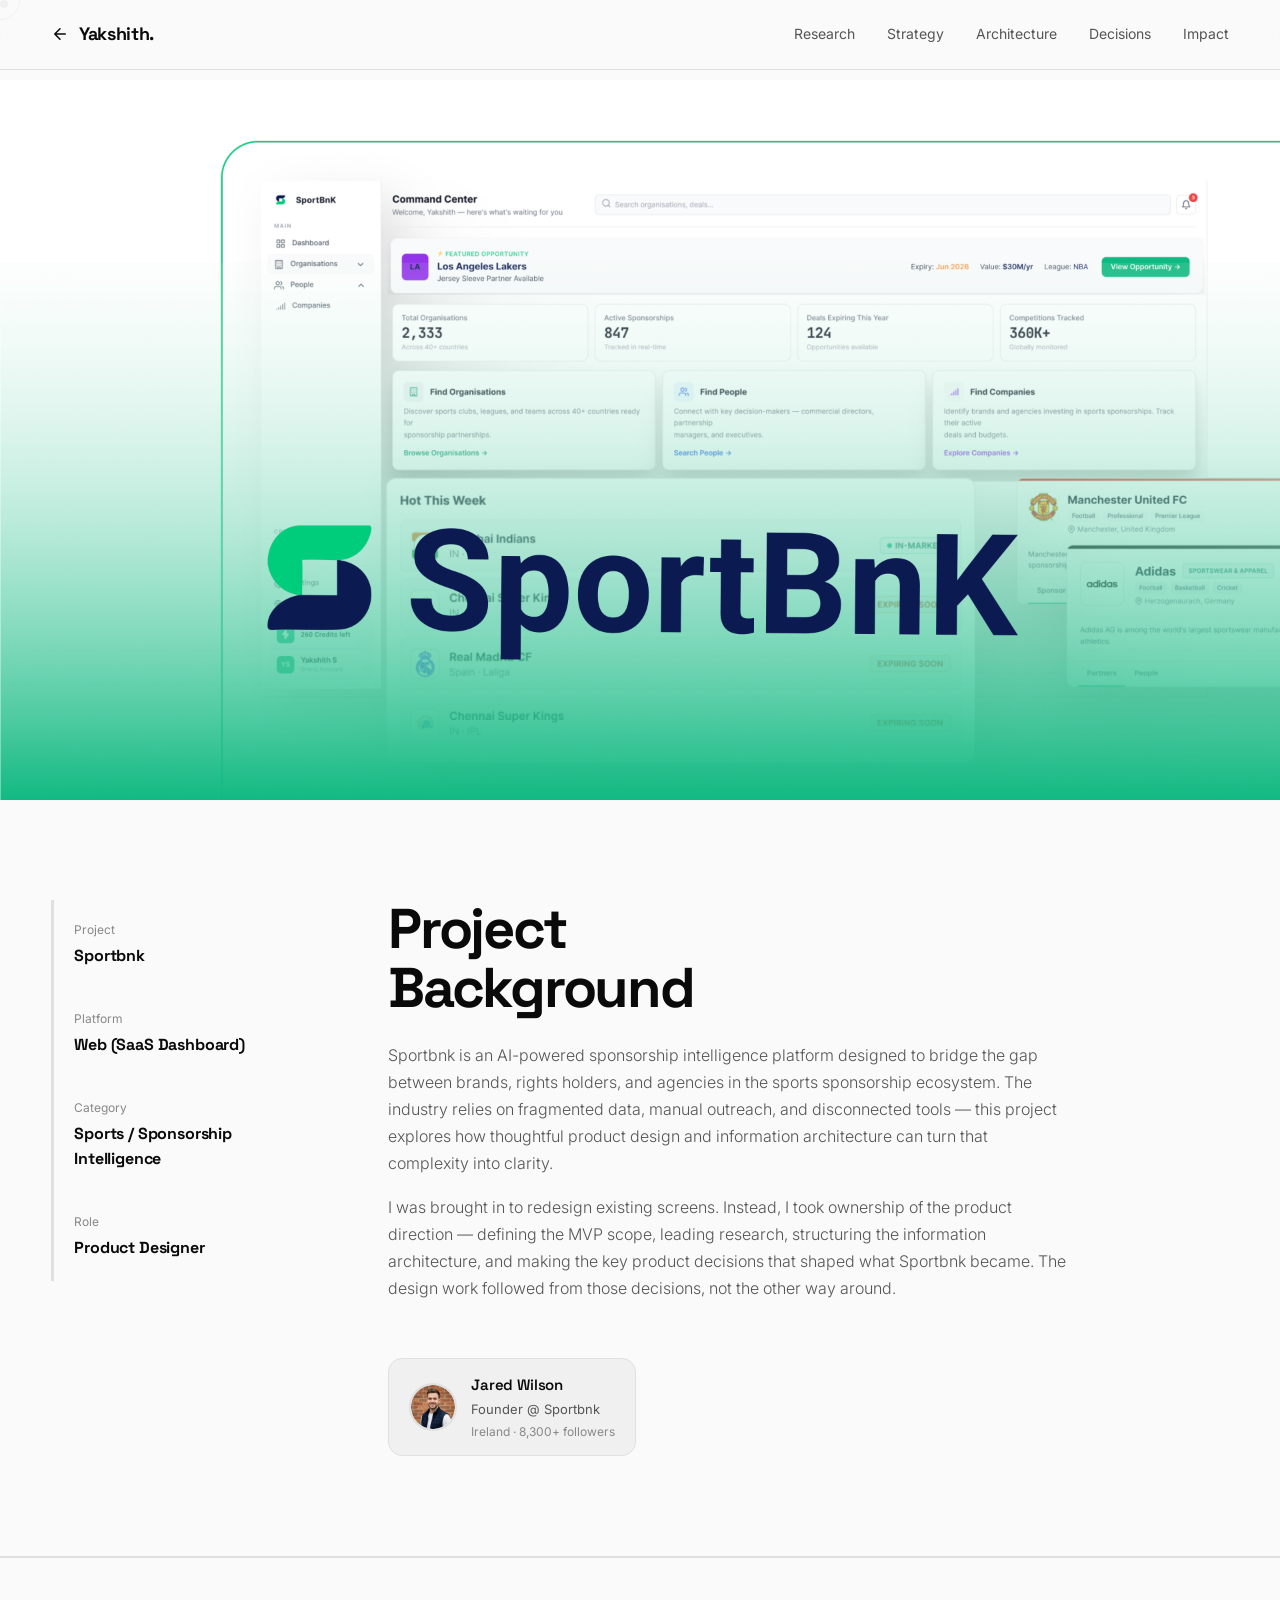
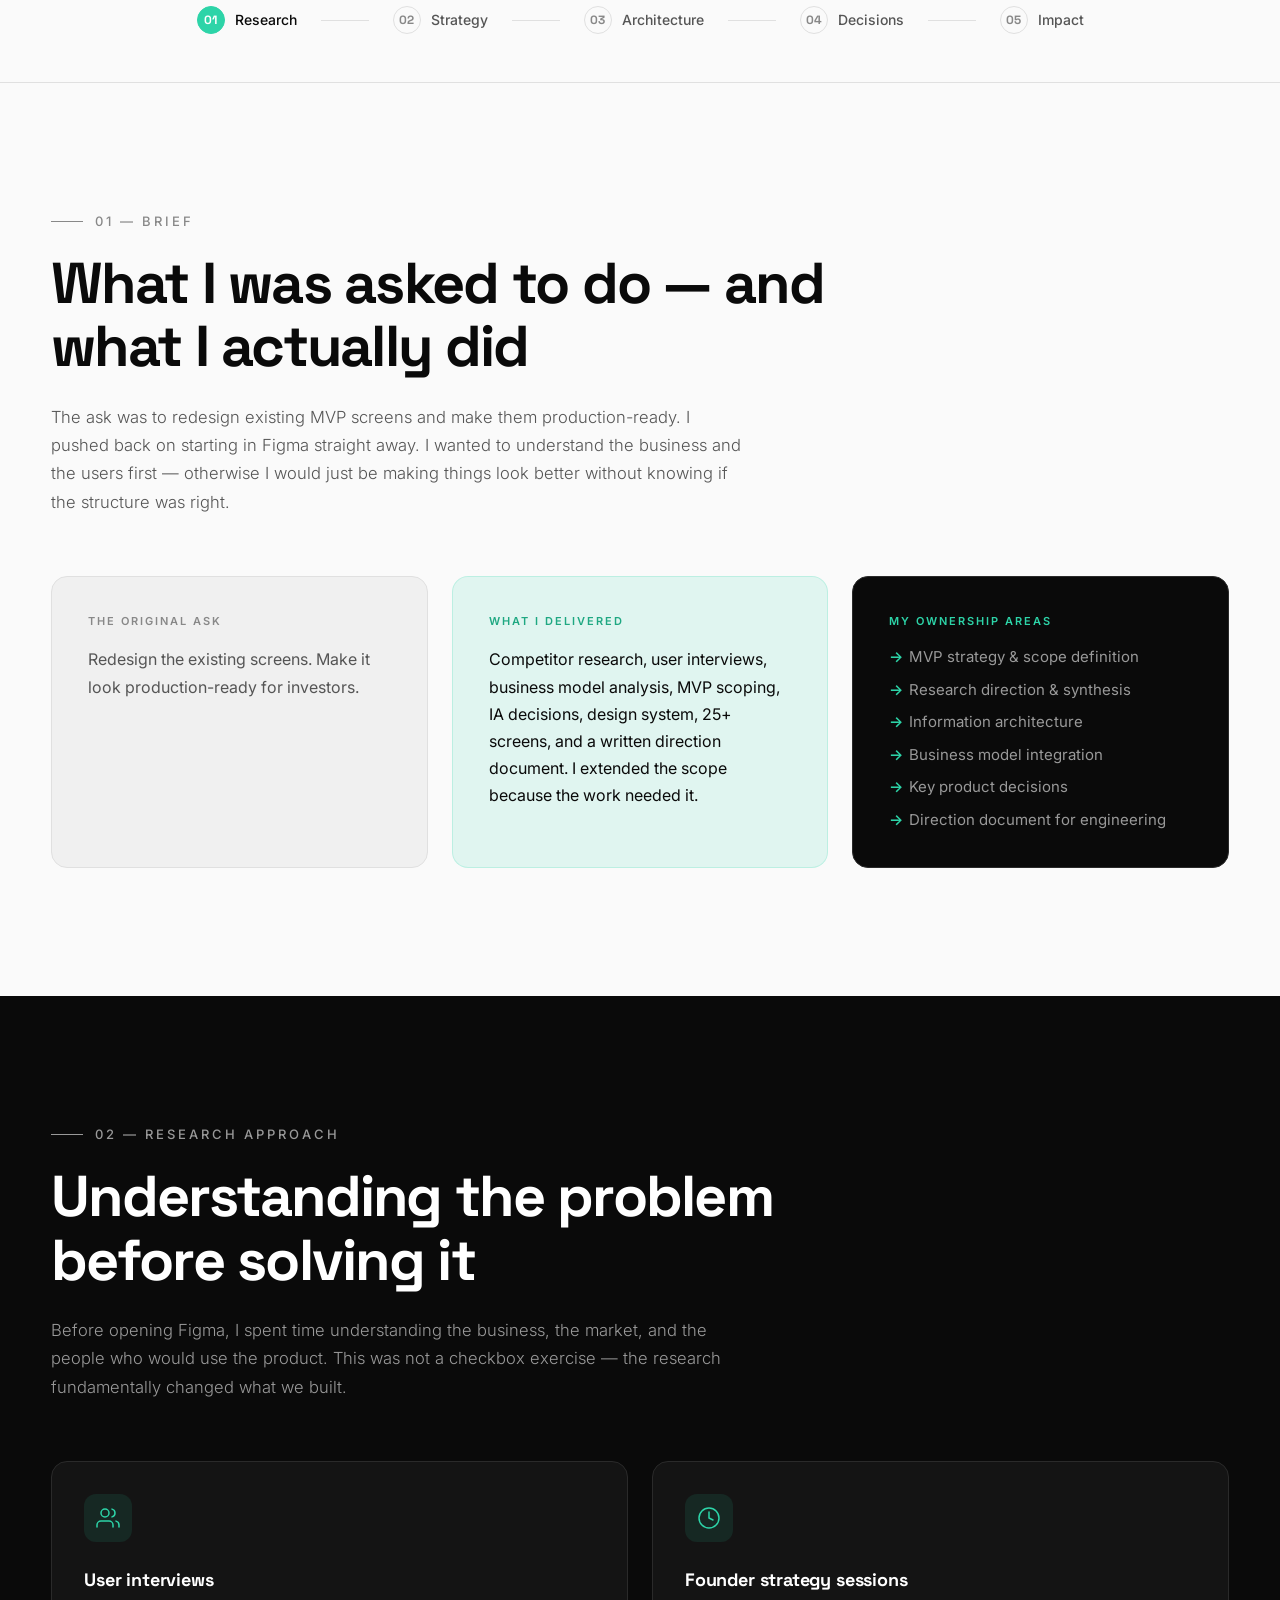
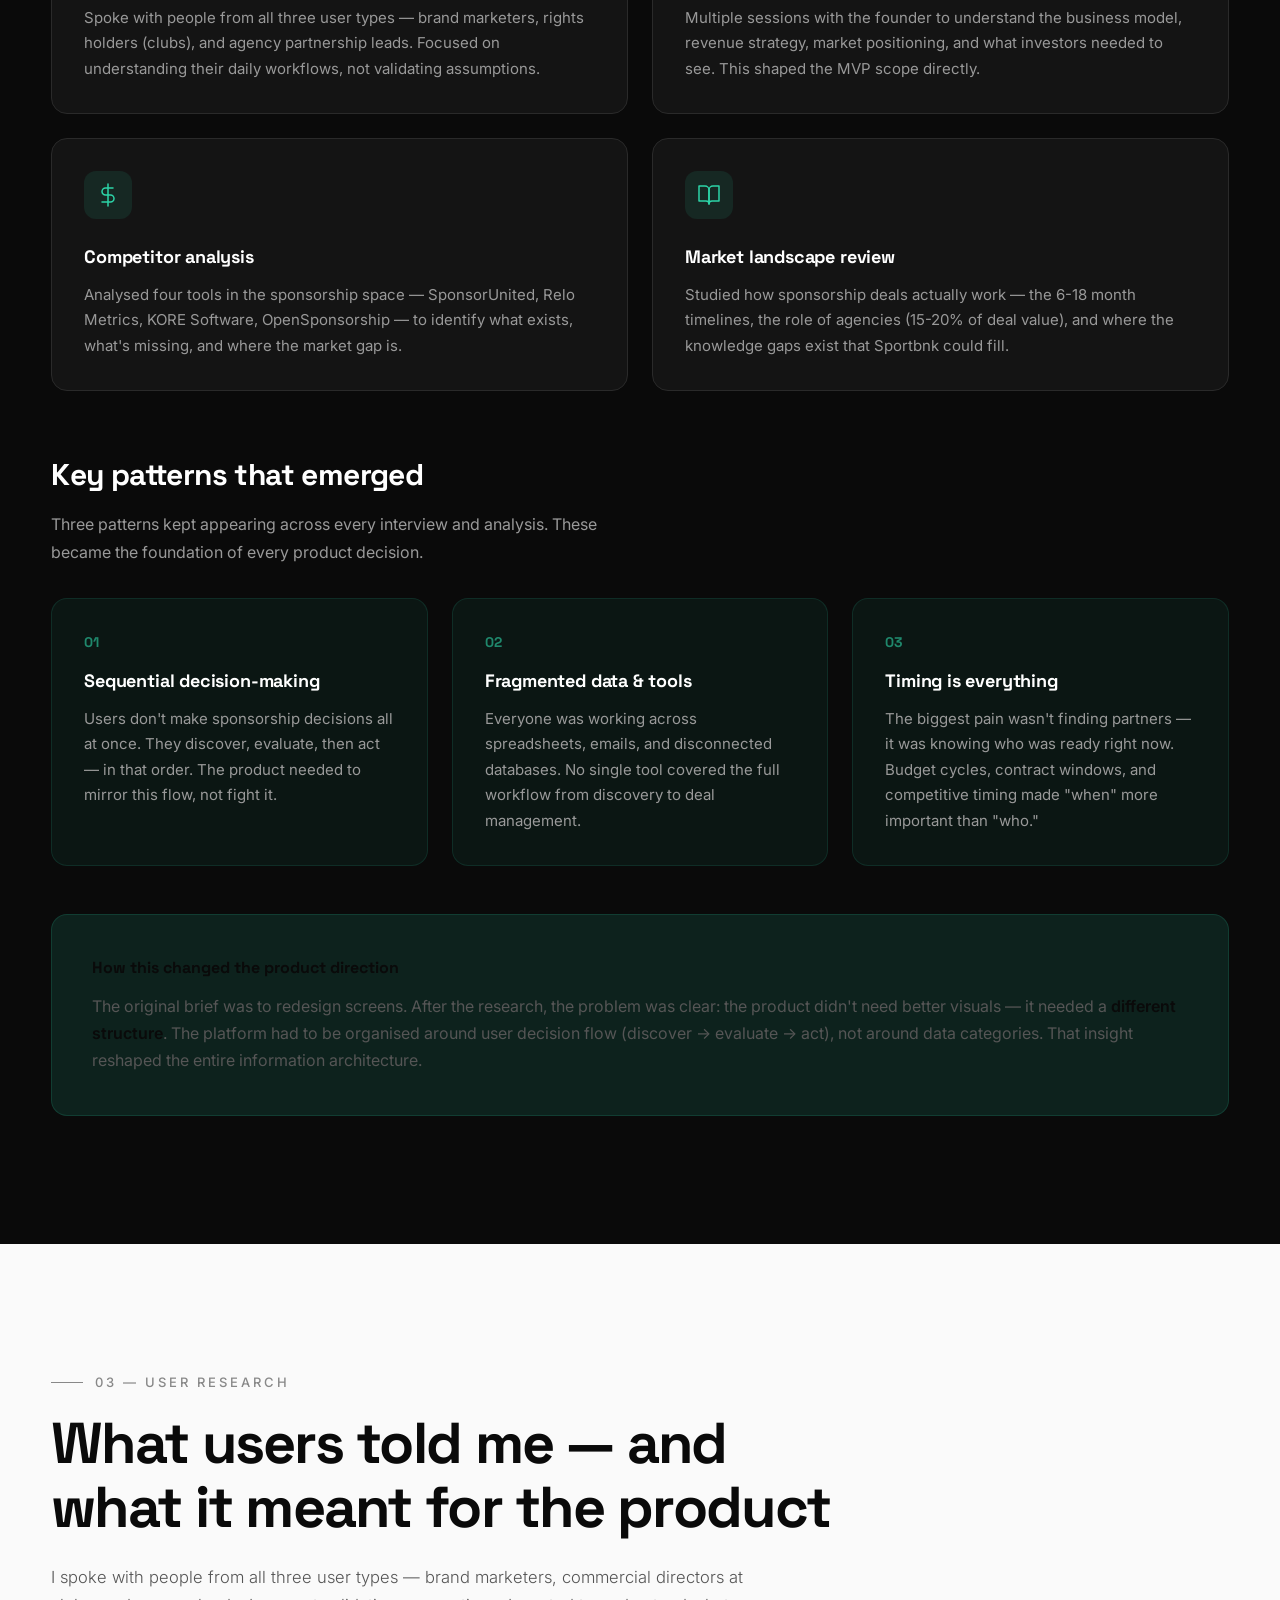
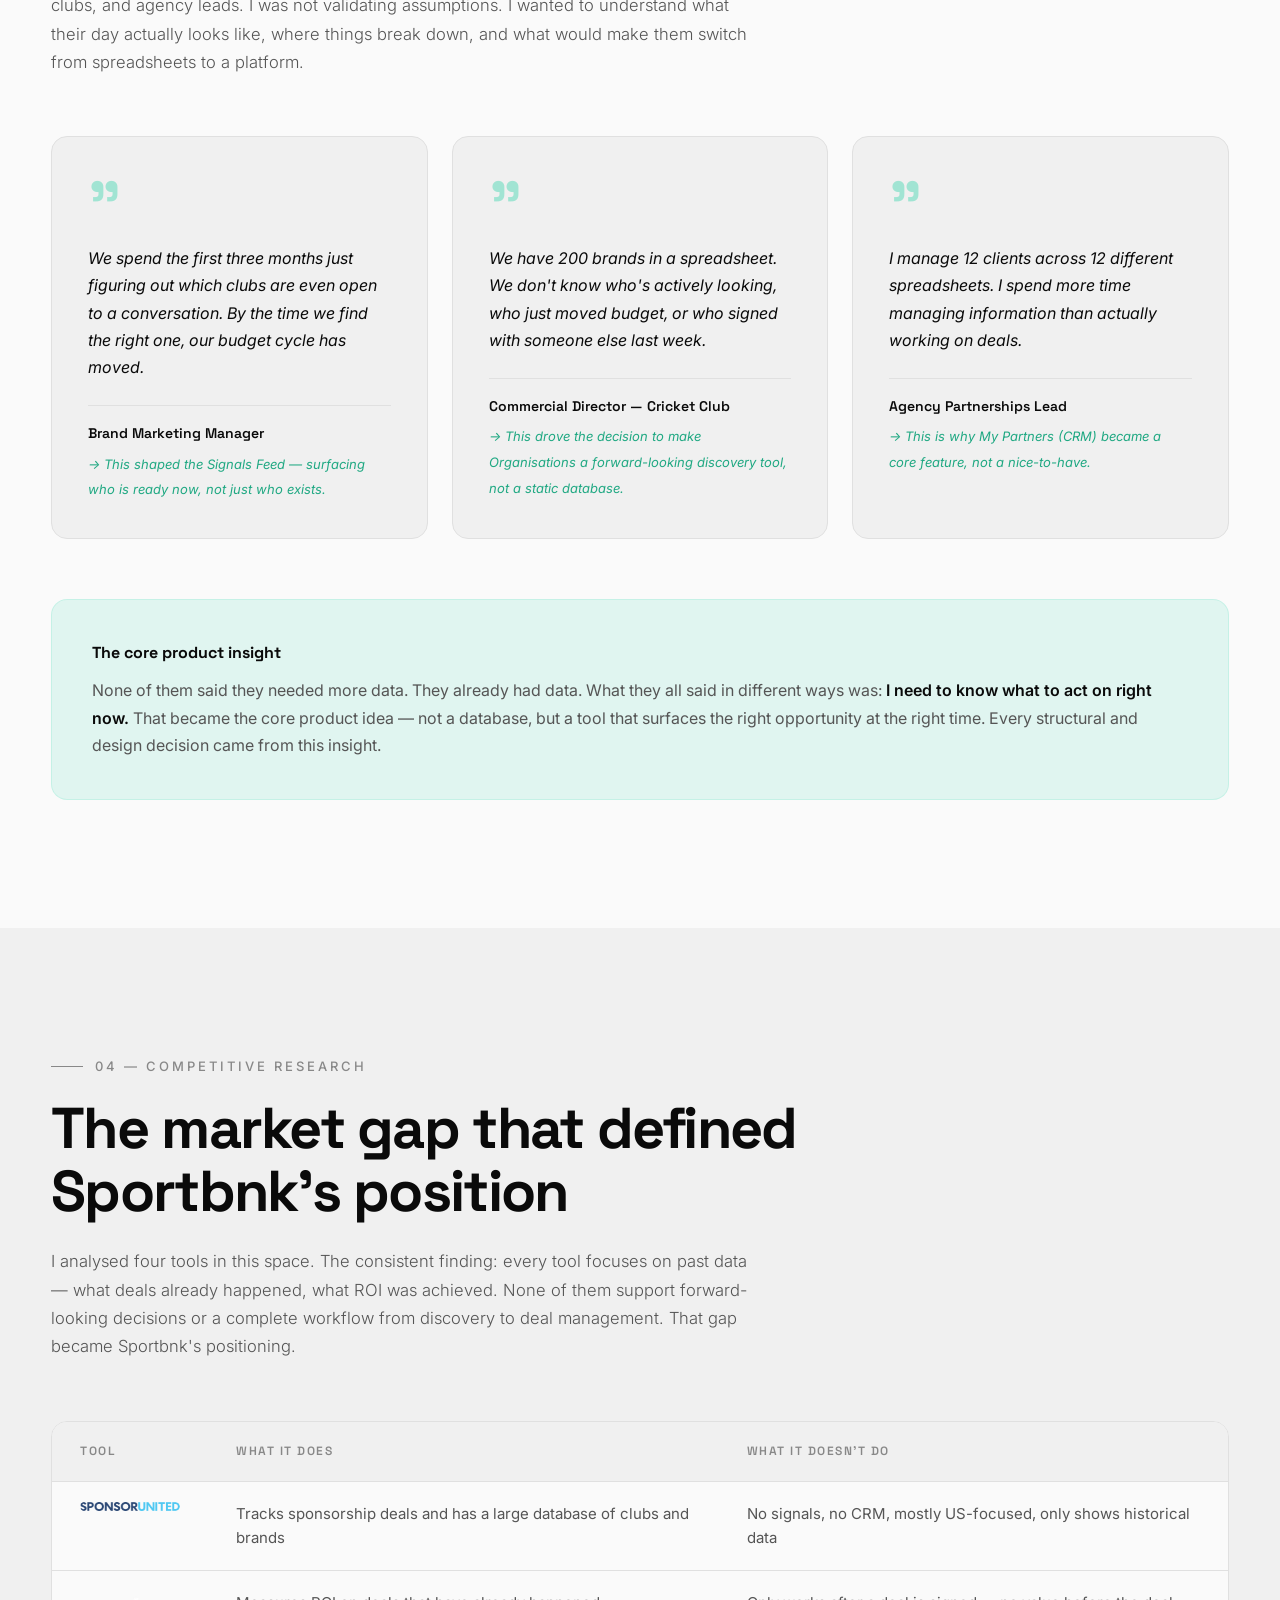
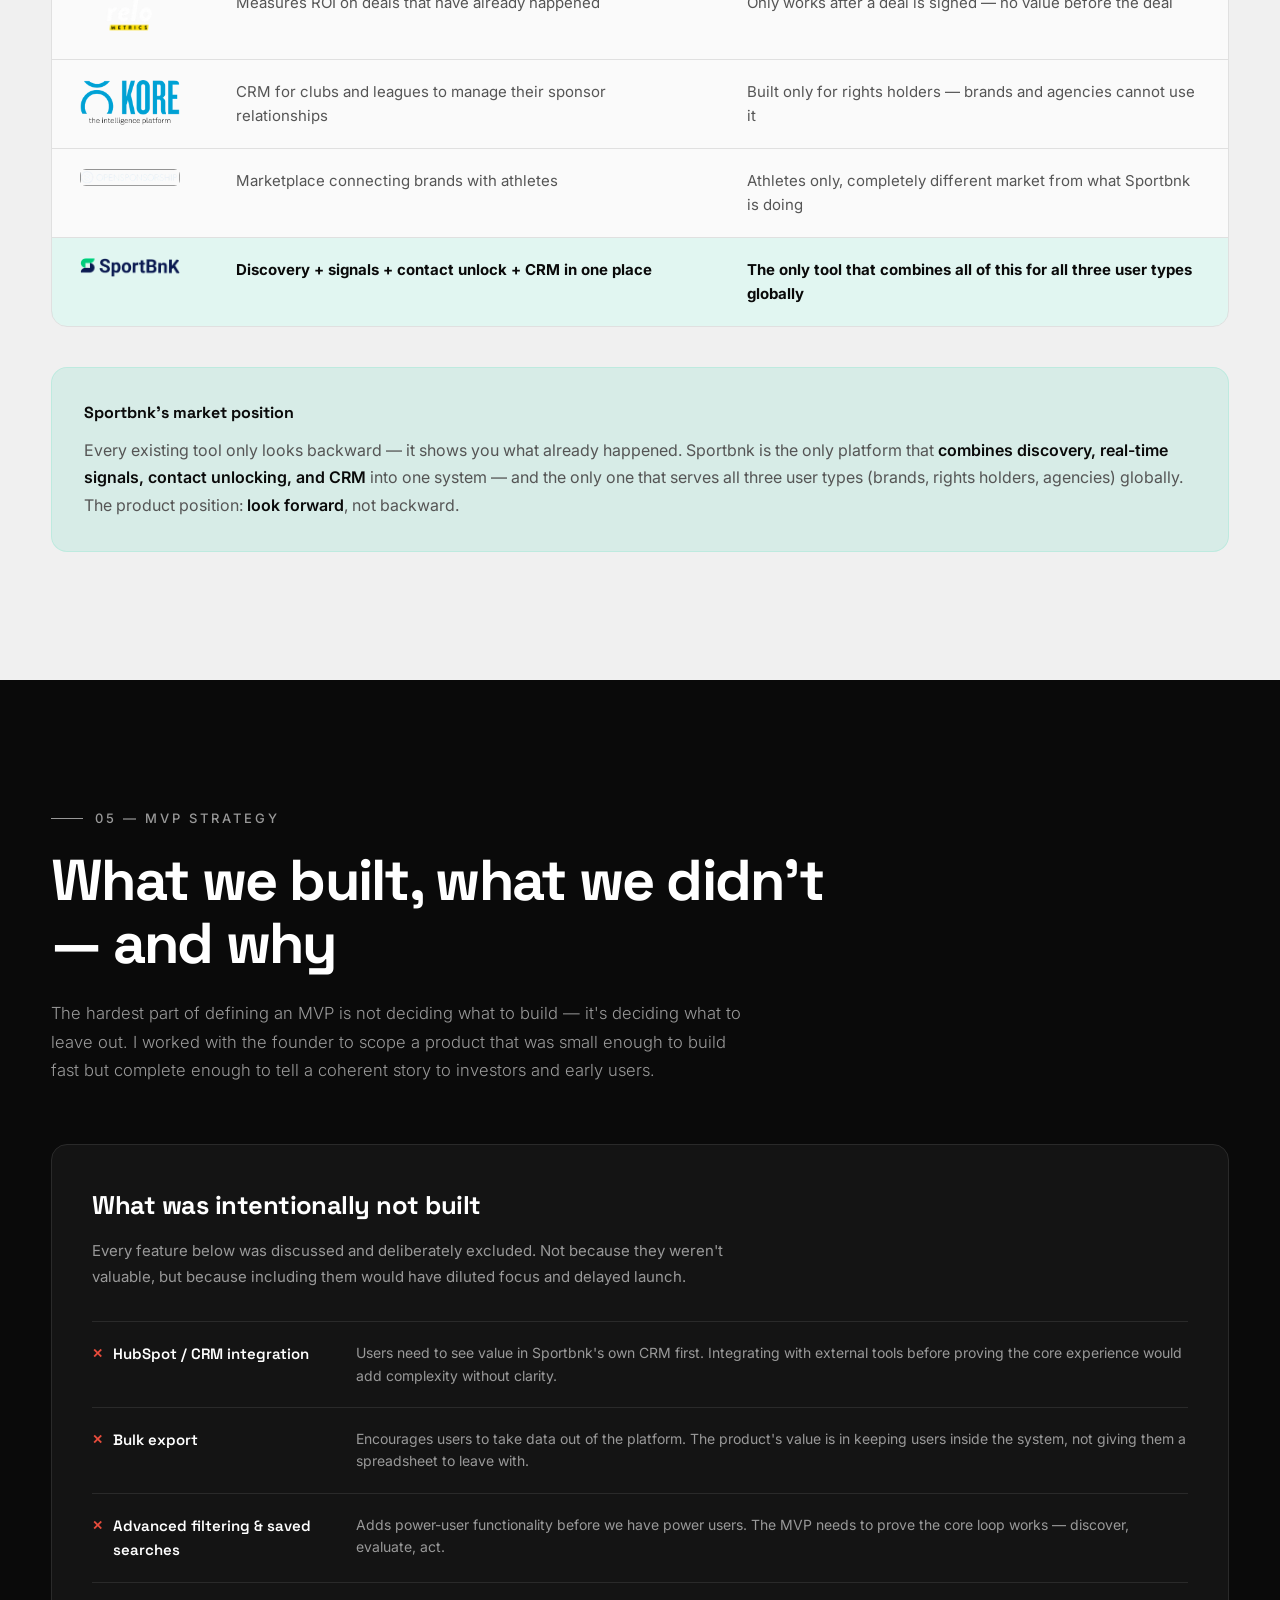
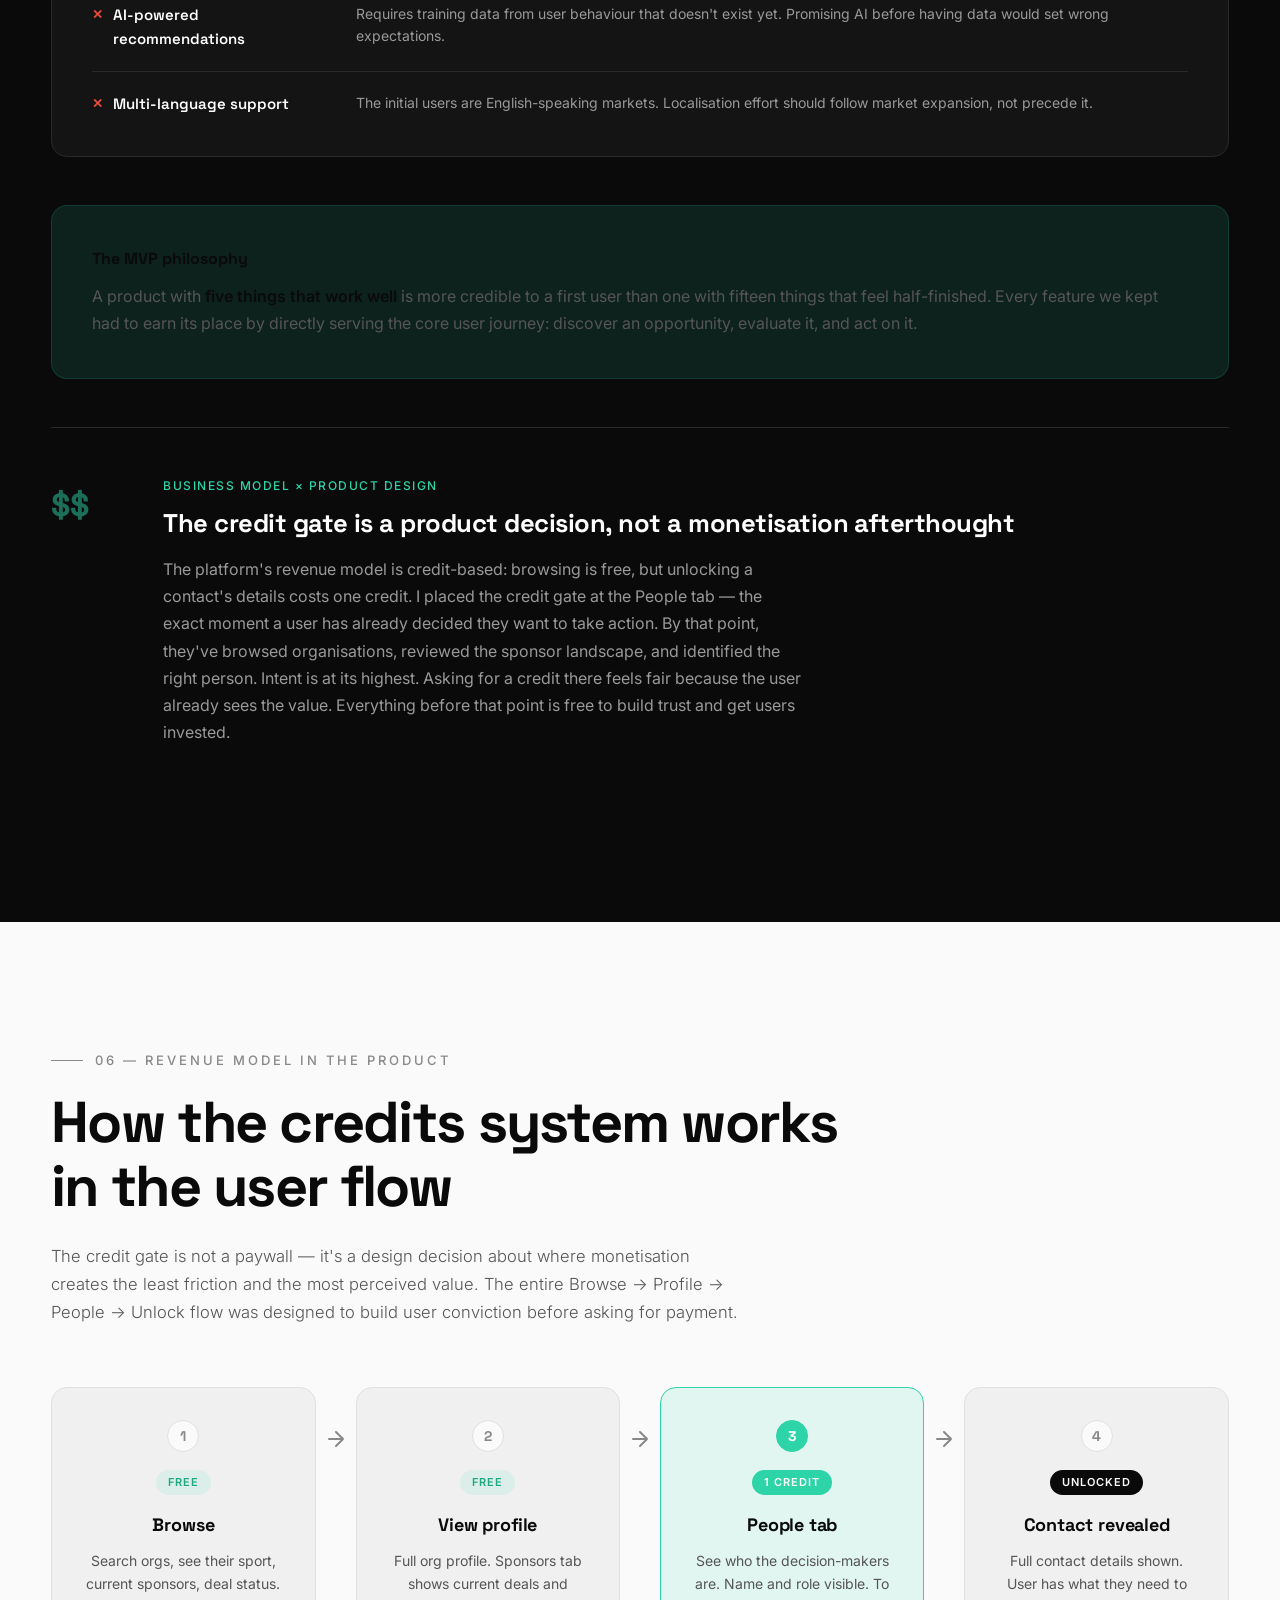
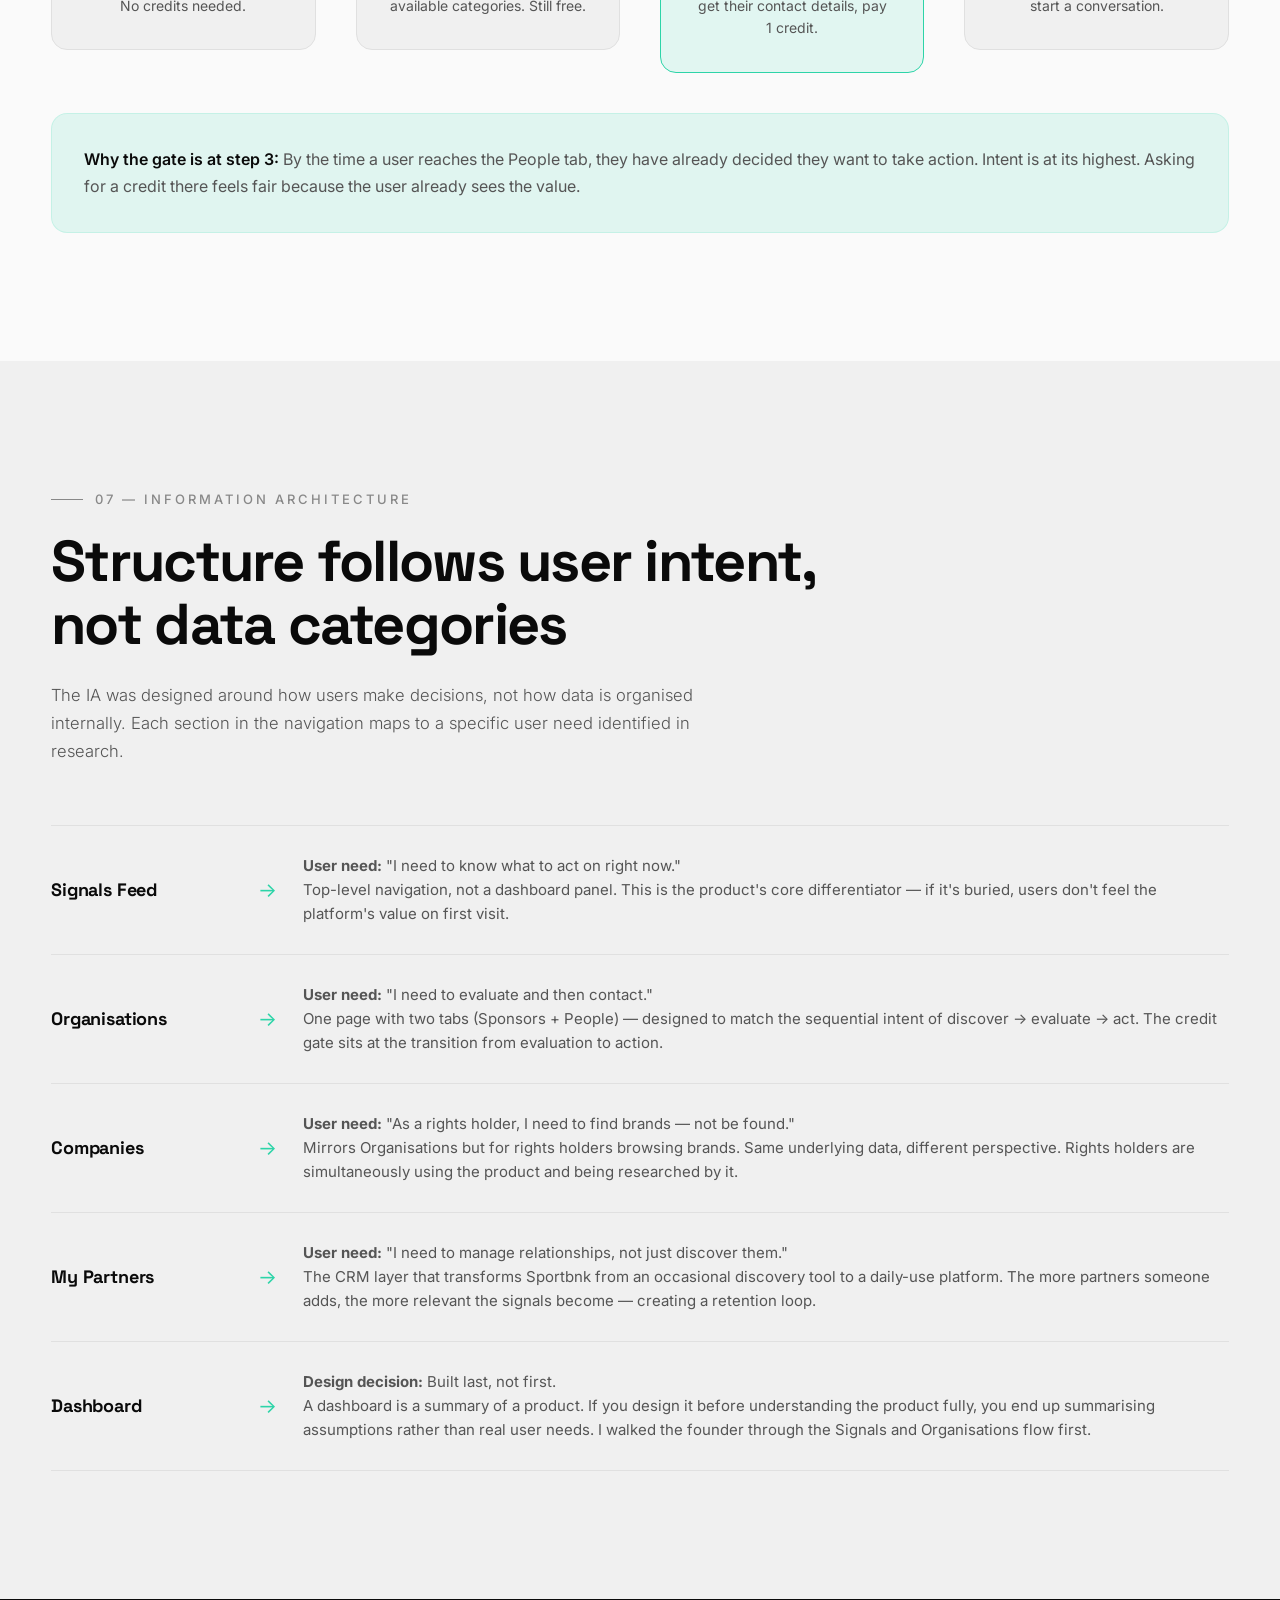
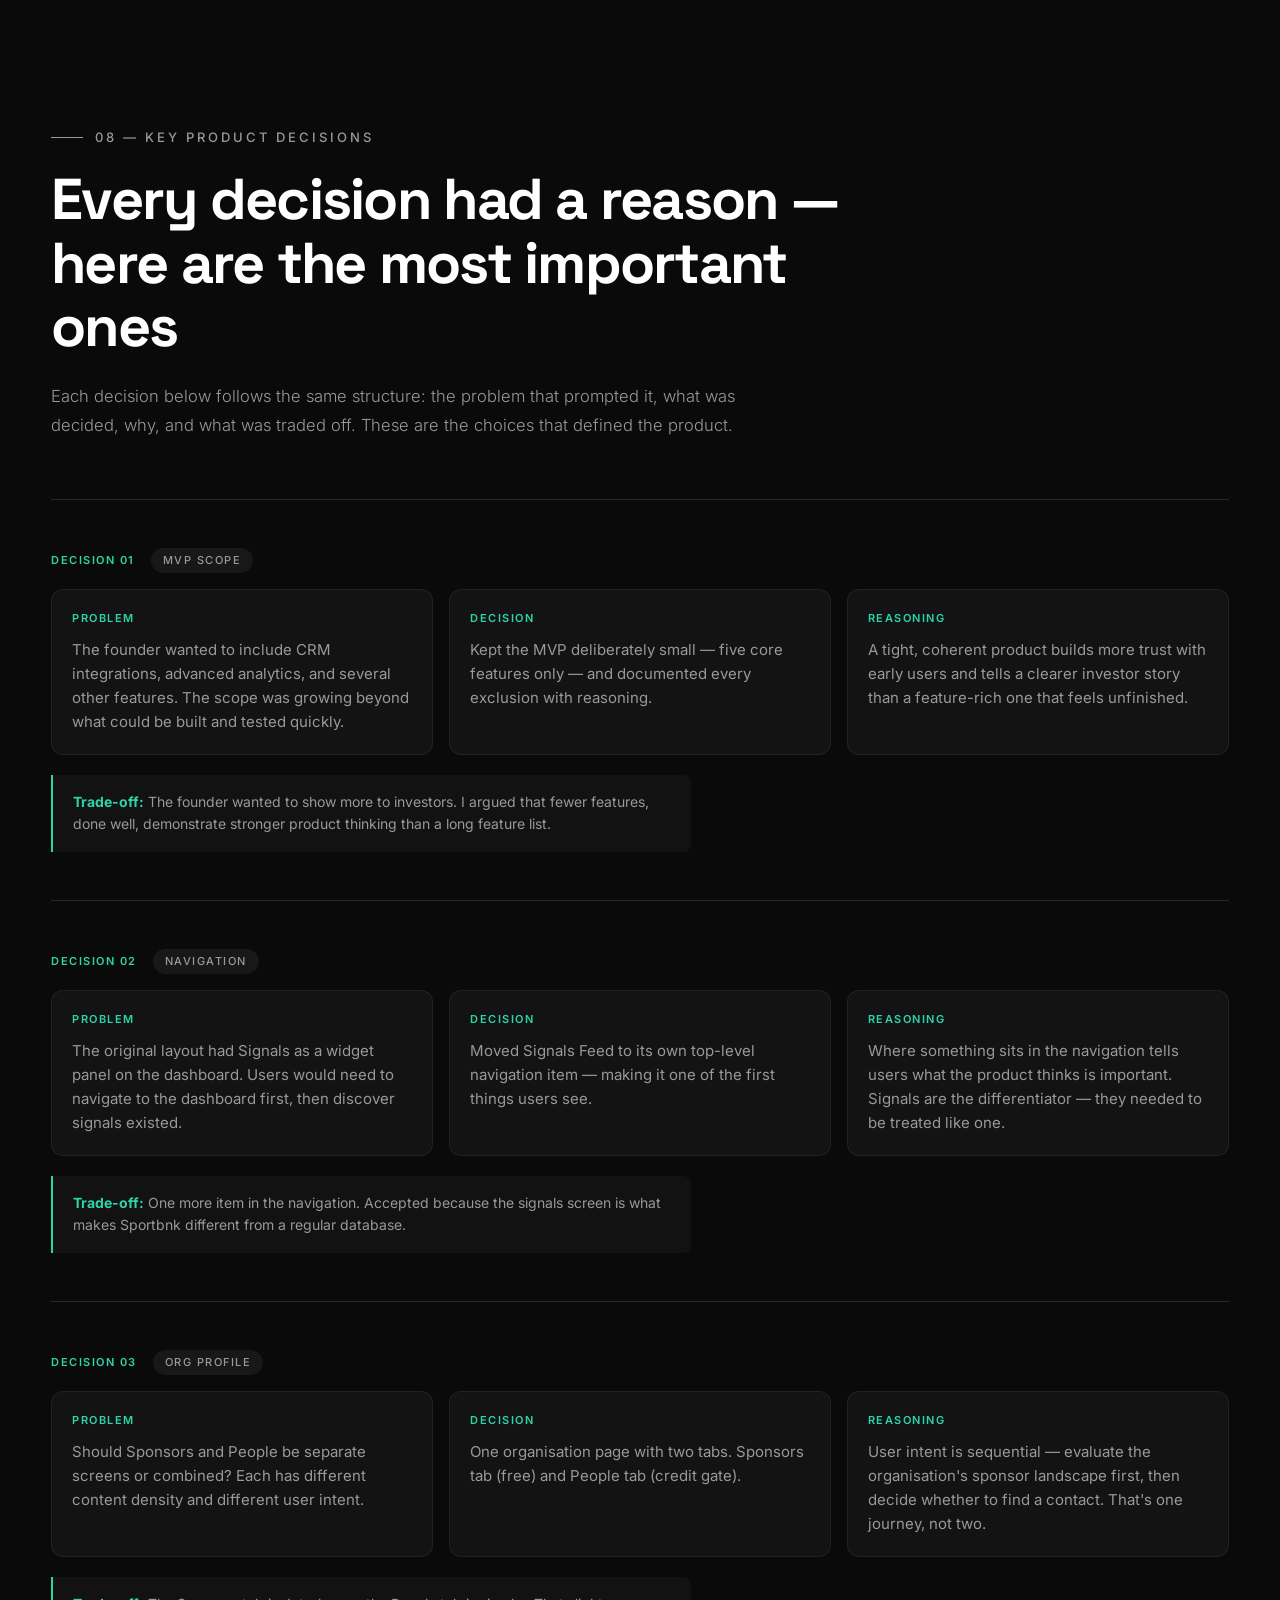
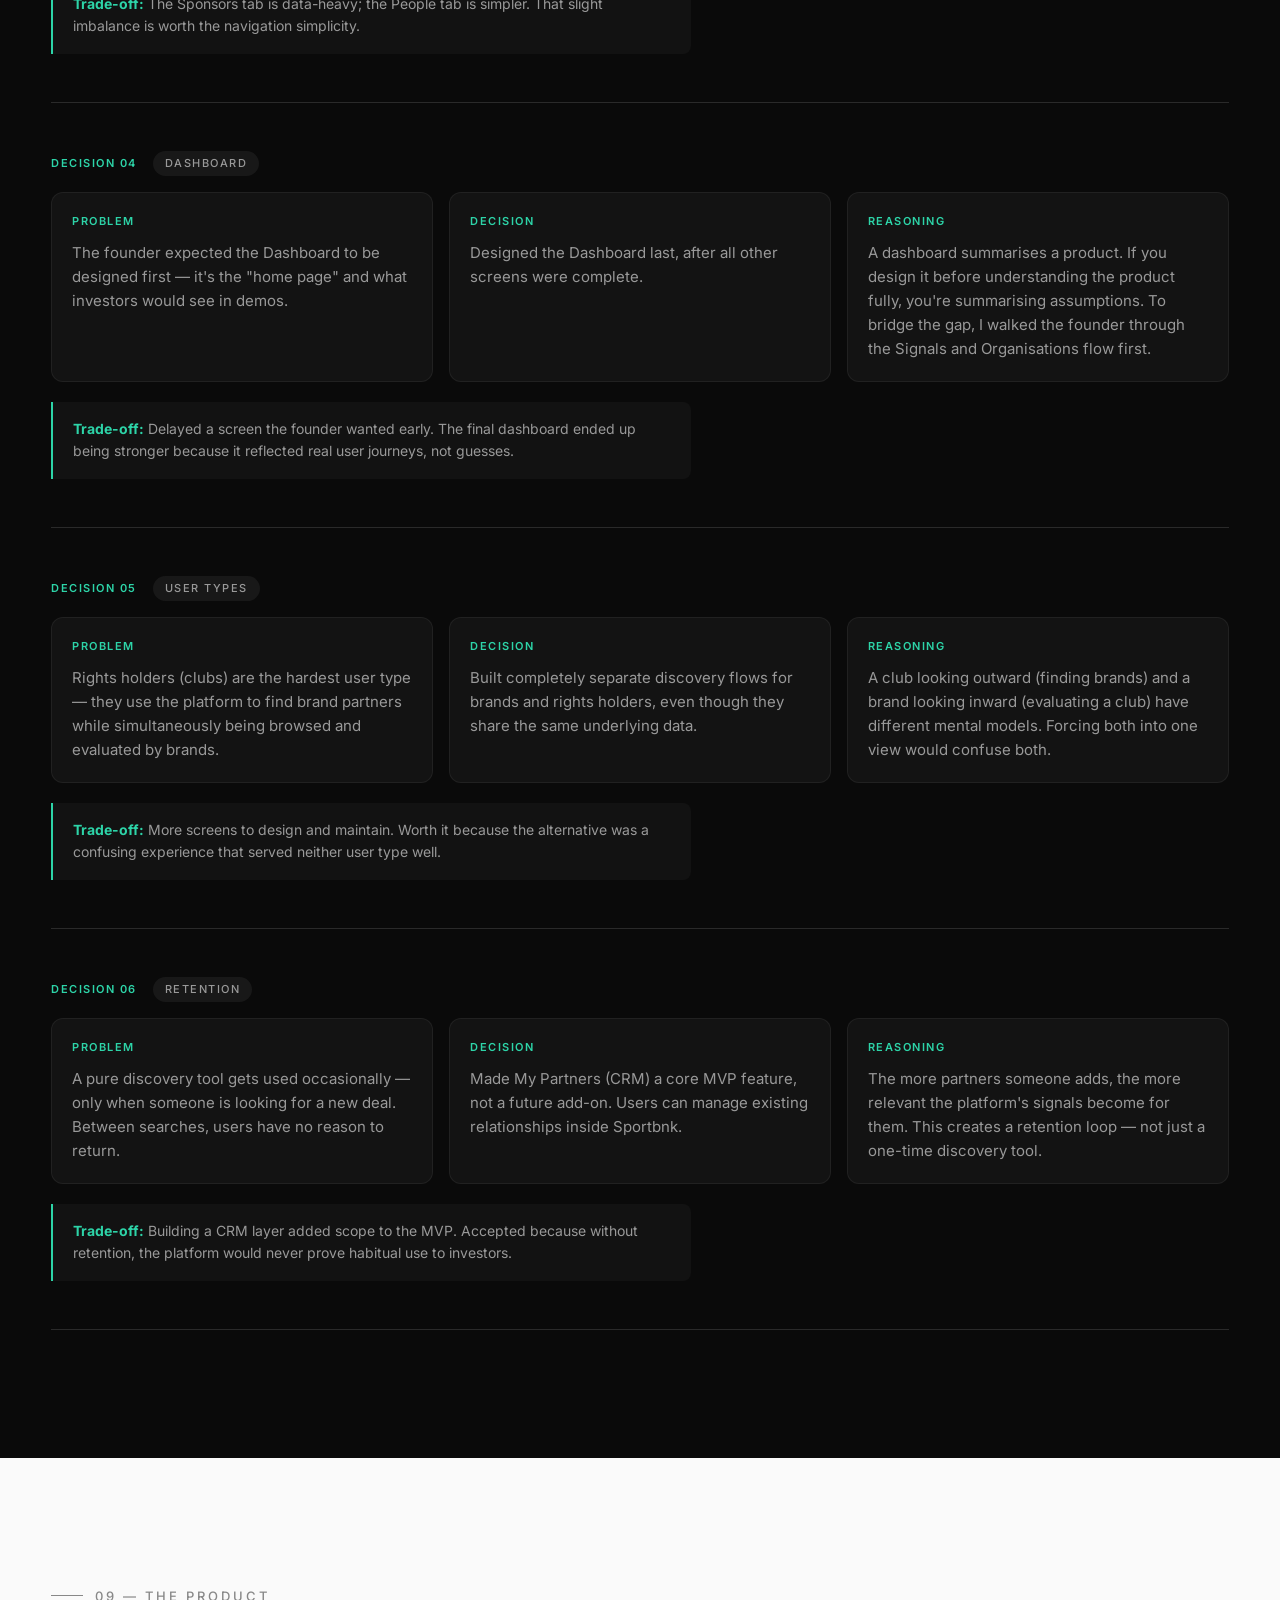
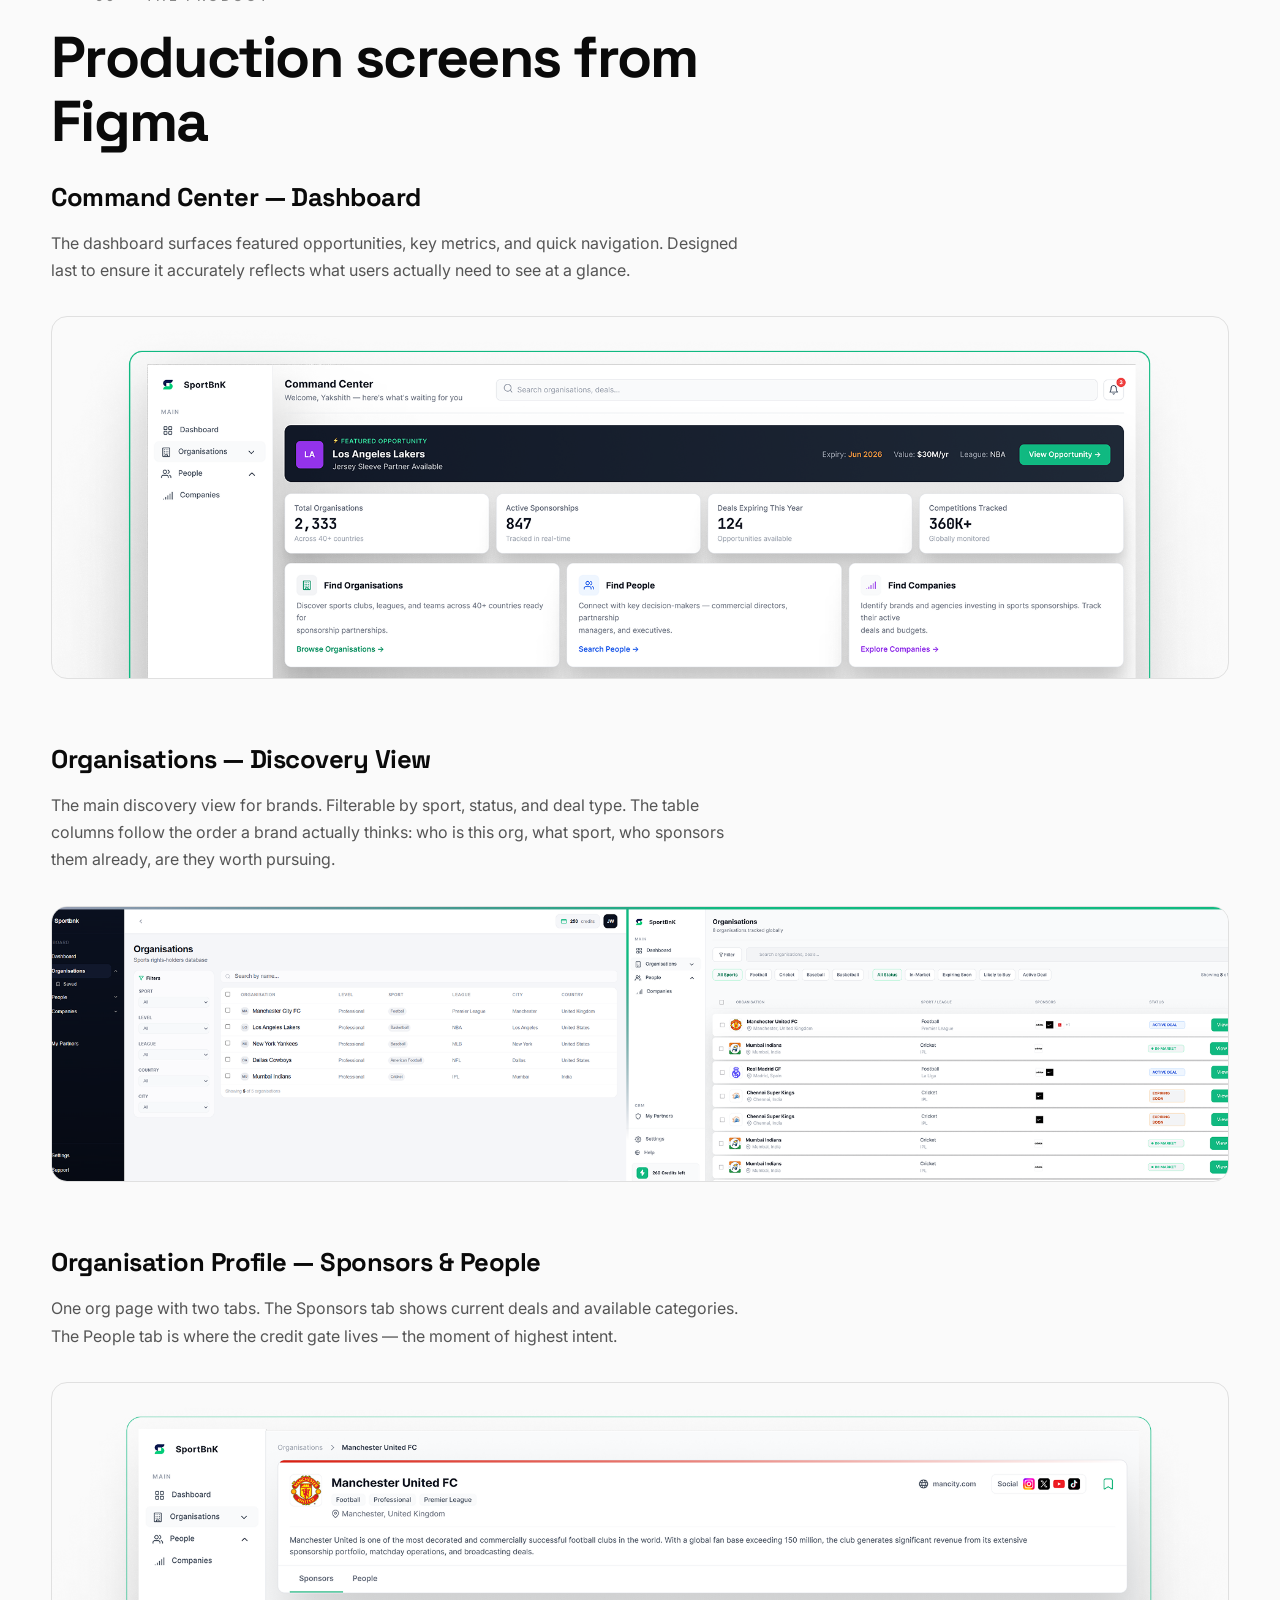
==== commit e2347da3: "Refine portfolio design and Sportbnk case study" ====
--- a/sportbnk.html
+++ b/sportbnk.html
@@ -60,31 +60,45 @@
     </a>
   </div>
 
-  <!-- ═══ HERO ═══ -->
-  <section class="cs-hero">
-    <div class="container">
-      <div class="cs-hero__breadcrumb reveal">
-        <a href="index.html">Portfolio</a>
-        <span>/</span>
-        <span>Sportbnk</span>
-      </div>
-
-      <div class="cs-hero__header">
-        <div class="cs-hero__text">
-          <div class="cs-hero__meta reveal">
-            <span class="cs-hero__tag cs-hero__tag--accent">Product Design</span>
-            <span class="cs-hero__tag">MVP</span>
-            <span class="cs-hero__tag">2025</span>
-          </div>
-          <img src="assets/sportbnk/logo.png" alt="Sportbnk Logo" class="cs-hero__logo cs-hero__logo--large reveal reveal-delay-1">
-          <h1 class="sr-only">Sportbnk — AI-powered sports sponsorship intelligence platform</h1>
-          <p class="cs-hero__subtitle reveal reveal-delay-2">AI-powered sports sponsorship intelligence platform</p>
-          <p class="cs-hero__desc reveal reveal-delay-3">
-            I was brought in to redesign existing screens. Instead, I took ownership of the product direction — defining the MVP scope, leading research, structuring the information architecture, and making the key product decisions that shaped what Sportbnk became. The design work followed from those decisions, not the other way around.
-          </p>
-
+  <!-- ═══ HERO — FULL-WIDTH COVER ═══ -->
+  <section class="cs-cover">
+    <div class="cs-cover__image">
+      <img src="assets/projects/sportbnk-thumb.png" alt="Sportbnk — AI-powered sports sponsorship intelligence platform" loading="eager">
+    </div>
+  </section>
+
+  <!-- ═══ PROJECT BACKGROUND ═══ -->
+  <section class="cs-background">
+    <div class="container">
+      <div class="cs-background__layout">
+        <!-- Left sidebar: Project metadata -->
+        <div class="cs-background__meta reveal">
+          <div class="cs-background__meta-item">
+            <span class="cs-background__meta-label">Project</span>
+            <span class="cs-background__meta-value">Sportbnk</span>
+          </div>
+          <div class="cs-background__meta-item">
+            <span class="cs-background__meta-label">Platform</span>
+            <span class="cs-background__meta-value">Web (SaaS Dashboard)</span>
+          </div>
+          <div class="cs-background__meta-item">
+            <span class="cs-background__meta-label">Category</span>
+            <span class="cs-background__meta-value">Sports / Sponsorship Intelligence</span>
+          </div>
+          <div class="cs-background__meta-item">
+            <span class="cs-background__meta-label">Role</span>
+            <span class="cs-background__meta-value">Product Designer</span>
+          </div>
+        </div>
+        <!-- Right: Project Background content -->
+        <div class="cs-background__content reveal reveal-delay-1">
+          <h1 class="cs-background__title">Project<br>Background</h1>
+          <div class="cs-background__text">
+            <p>Sportbnk is an AI-powered sponsorship intelligence platform designed to bridge the gap between brands, rights holders, and agencies in the sports sponsorship ecosystem. The industry relies on fragmented data, manual outreach, and disconnected tools — this project explores how thoughtful product design and information architecture can turn that complexity into clarity.</p>
+            <p>I was brought in to redesign existing screens. Instead, I took ownership of the product direction — defining the MVP scope, leading research, structuring the information architecture, and making the key product decisions that shaped what Sportbnk became. The design work followed from those decisions, not the other way around.</p>
+          </div>
           <!-- Founder credibility -->
-          <div class="cs-hero__founder reveal reveal-delay-3">
+          <div class="cs-hero__founder reveal reveal-delay-2">
             <img src="assets/sportbnk/founder.png" alt="Jared Wilson — Founder" class="cs-hero__founder-photo">
             <div class="cs-hero__founder-info">
               <span class="cs-hero__founder-name">Jared Wilson</span>
@@ -93,40 +107,6 @@
             </div>
           </div>
         </div>
-        <div class="cs-hero__stats reveal reveal-delay-2">
-          <div class="cs-hero__stat">
-            <span class="cs-hero__stat-value">6d</span>
-            <span class="cs-hero__stat-label">0 → 1 MVP</span>
-          </div>
-          <div class="cs-hero__stat">
-            <span class="cs-hero__stat-value">25+</span>
-            <span class="cs-hero__stat-label">Screens</span>
-          </div>
-          <div class="cs-hero__stat">
-            <span class="cs-hero__stat-value">3</span>
-            <span class="cs-hero__stat-label">User Flows</span>
-          </div>
-          <div class="cs-hero__stat">
-            <span class="cs-hero__stat-value">2</span>
-            <span class="cs-hero__stat-label">Designers</span>
-          </div>
-        </div>
-      </div>
-
-      <div class="cs-hero__skills reveal reveal-delay-3">
-        <span>MVP Strategy</span>
-        <span>Product Direction</span>
-        <span>User Research</span>
-        <span>Competitive Analysis</span>
-        <span>Business Model Design</span>
-        <span>Information Architecture</span>
-        <span>UI Design</span>
-        <span>Design System</span>
-      </div>
-
-      <!-- Hero Image -->
-      <div class="cs-hero__image reveal reveal-delay-4">
-        <img src="assets/sportbnk/dashboard.png" alt="Sportbnk Dashboard — Command Center" loading="eager">
       </div>
     </div>
   </section>
@@ -791,21 +771,6 @@
         The value of this work wasn't just the screens — it was the clarity it created. The research, strategy, and product decisions gave Sportbnk a coherent story to tell investors, a defined product to build, and a beta-ready experience.
       </p>
 
-      <div class="cs-outcome__stats reveal">
-        <div class="cs-outcome__stat">
-          <span class="cs-outcome__stat-value">25+</span>
-          <span class="cs-outcome__stat-label">Screens designed and ready for developer handoff</span>
-        </div>
-        <div class="cs-outcome__stat">
-          <span class="cs-outcome__stat-value">6d</span>
-          <span class="cs-outcome__stat-label">From brief to full prototype including research</span>
-        </div>
-        <div class="cs-outcome__stat">
-          <span class="cs-outcome__stat-value">3</span>
-          <span class="cs-outcome__stat-label">Complete user flows — brands, rights holders, agencies</span>
-        </div>
-      </div>
-
       <div class="cs-outcome__results cs-outcome__results--four reveal">
         <div class="cs-outcome__result">
           <h3>Investor conversations</h3>
@@ -890,7 +855,7 @@
   <!-- ═══ FOOTER ═══ -->
   <footer class="footer">
     <div class="container">
-      <span class="footer__text">© 2025 Yakshith. Designed with intention.</span>
+      <span class="footer__text">© 2026 Yakshith.</span>
       <a href="#" class="footer__back-top" onclick="window.scrollTo({top:0,behavior:'smooth'});return false;">
         Back to top
         <svg xmlns="http://www.w3.org/2000/svg" width="14" height="14" viewBox="0 0 24 24" fill="none" stroke="currentColor" stroke-width="2" stroke-linecap="round" stroke-linejoin="round"><path d="M12 19V5M5 12l7-7 7 7"/></svg>
--- a/style.css
+++ b/style.css
@@ -555,30 +555,41 @@
   color: var(--text-on-dark);
 }
 
-/* Two-column layout: visual (photo + stats) | bio */
+/* Two-column layout: visual (circular photo + contact bar) | bio */
 .about__layout {
   display: grid;
-  grid-template-columns: 380px 1fr;
+  grid-template-columns: 340px 1fr;
   gap: clamp(48px, 6vw, 100px);
-  align-items: start;
-}
-
-/* Left column: Photo card + Stats grid */
+  align-items: center;
+}
+
+/* Left column: Circular Photo + Contact Bar */
 .about__visual {
   display: flex;
   flex-direction: column;
+  align-items: center;
   gap: 32px;
 }
 
-.about__photo-card {
-  width: 100%;
-  aspect-ratio: 3 / 3.5;
-  border-radius: 20px;
+.about__photo-circle {
+  width: 280px;
+  height: 280px;
+  border-radius: 50%;
   overflow: hidden;
-  border: 1px solid var(--border-dark);
   position: relative;
-}
-.about__photo-card .about__photo-img {
+  border: 3px solid rgba(255,255,255,.12);
+  box-shadow:
+    0 0 0 8px rgba(255,255,255,.03),
+    0 24px 60px rgba(0,0,0,.4);
+  transition: transform 0.6s var(--ease-out-expo), box-shadow 0.6s var(--ease-out-expo);
+}
+.about__photo-circle:hover {
+  transform: scale(1.04);
+  box-shadow:
+    0 0 0 8px rgba(255,255,255,.06),
+    0 32px 80px rgba(0,0,0,.5);
+}
+.about__photo-circle .about__photo-img {
   width: 100%;
   height: 100%;
   object-fit: cover;
@@ -586,42 +597,41 @@
   filter: grayscale(100%) contrast(1.05);
   transition: filter .6s var(--ease-out-expo), transform .6s var(--ease-out-expo);
 }
-.about__photo-card:hover .about__photo-img {
+.about__photo-circle:hover .about__photo-img {
   filter: grayscale(0%) contrast(1);
-  transform: scale(1.03);
-}
-
-.about__stats {
-  display: grid;
-  grid-template-columns: 1fr 1fr;
-  gap: 0;
-}
-.about__stat {
-  padding: 20px 0;
-  border-top: 1px solid var(--border-dark);
-}
-.about__stat:nth-child(odd) {
-  padding-right: 24px;
-  border-right: 1px solid var(--border-dark);
-}
-.about__stat:nth-child(even) {
-  padding-left: 24px;
-}
-.about__stat-number {
-  font-family: var(--font-display);
-  font-size: clamp(28px, 3vw, 44px);
-  font-weight: 700;
+  transform: scale(1.06);
+}
+
+/* Horizontal Contact Bar */
+.about__contact-bar {
+  display: flex;
+  align-items: center;
+  gap: 8px;
+  flex-wrap: wrap;
+  justify-content: center;
+}
+.about__contact-item {
+  display: inline-flex;
+  align-items: center;
+  gap: 6px;
+  font-size: 12px;
+  font-weight: 500;
+  color: var(--text-on-dark-muted);
+  padding: 8px 16px;
+  border-radius: 100px;
+  border: 1px solid var(--border-dark);
+  transition: all var(--transition-fast);
+  white-space: nowrap;
+}
+.about__contact-item:hover {
+  opacity: 1;
   color: #fff;
-  letter-spacing: -.03em;
-  line-height: 1;
-  margin-bottom: 6px;
-}
-.about__stat-label {
-  font-size: 12px;
-  font-weight: 400;
-  color: var(--text-on-dark-muted);
-  text-transform: uppercase;
-  letter-spacing: 1.5px;
+  background: rgba(255,255,255,.08);
+  border-color: rgba(255,255,255,.2);
+}
+.about__contact-item svg {
+  flex-shrink: 0;
+  opacity: 0.6;
 }
 
 /* Right column: Bio */
@@ -630,7 +640,7 @@
   flex-direction: column;
   justify-content: center;
   gap: 24px;
-  padding-top: 20px;
+  padding-top: 0;
 }
 
 .about__bio-heading {
@@ -653,33 +663,6 @@
 .about__text strong {
   font-weight: 500;
   color: #fff;
-}
-
-.about__social-links {
-  display: flex;
-  gap: 12px;
-  margin-top: 8px;
-}
-.about__social-link {
-  display: inline-flex;
-  align-items: center;
-  gap: 8px;
-  font-size: 14px;
-  font-weight: 500;
-  color: var(--text-on-dark-muted);
-  padding: 10px 20px;
-  border-radius: 100px;
-  border: 1px solid var(--border-dark);
-  transition: all var(--transition-fast);
-}
-.about__social-link:hover {
-  opacity: 1;
-  color: #fff;
-  background: rgba(255,255,255,.08);
-  border-color: rgba(255,255,255,.2);
-}
-.about__social-link svg {
-  flex-shrink: 0;
 }
 
 /* ══════════════════════════════════════
@@ -921,89 +904,256 @@
 }
 
 /* ══════════════════════════════════════
-   SKILLS SECTION
-   ══════════════════════════════════════ */
-.skills { background: var(--bg-card); }
-
-.skills__grid {
-  display:grid;
-  grid-template-columns: repeat(auto-fit, minmax(300px, 1fr));
-  gap:24px;
-}
-.skill-card {
+   SKILLS SECTION — BENTO GRID
+   ══════════════════════════════════════ */
+.skills-v2 {
+  background: var(--bg-dark);
+  color: var(--text-on-dark);
+}
+
+.skills-v2 .section__label {
+  color: var(--text-on-dark-muted);
+}
+.skills-v2 .section__label::before {
+  background: var(--text-on-dark-muted);
+}
+.skills-v2 .section__heading {
+  color: #fff;
+}
+
+.skills-bento {
+  display: grid;
+  grid-template-columns: 1.2fr 1fr;
+  grid-template-rows: auto auto;
+  gap: 20px;
+}
+
+.skills-bento__card {
+  position: relative;
+  background: var(--bg-card-dark);
+  border-radius: 24px;
+  padding: clamp(32px, 4vw, 48px);
+  overflow: hidden;
+  border: 1px solid var(--border-dark);
+  transition: all 0.5s var(--ease-out-expo);
+}
+.skills-bento__card:hover {
+  border-color: rgba(255,255,255,.12);
+  transform: translateY(-4px);
+  box-shadow: 0 24px 60px rgba(0,0,0,.3);
+}
+
+.skills-bento__card-accent {
+  position: absolute;
+  top: 0; left: 0; right: 0;
+  height: 3px;
+  border-radius: 24px 24px 0 0;
+}
+
+/* Featured card — spans both rows on the left */
+.skills-bento__card--featured {
+  grid-row: 1 / 3;
+}
+.skills-bento__card--featured .skills-bento__card-accent {
+  background: linear-gradient(90deg, #E8D5B7, #B8956A);
+}
+
+/* Visual card accent */
+.skills-bento__card--visual .skills-bento__card-accent {
+  background: linear-gradient(90deg, #A78BFA, #7C3AED);
+}
+
+/* Collab card accent */
+.skills-bento__card--collab .skills-bento__card-accent {
+  background: linear-gradient(90deg, #34D399, #059669);
+}
+
+.skills-bento__card-number {
+  font-family: var(--font-display);
+  font-size: 13px;
+  font-weight: 700;
+  color: rgba(255,255,255,.2);
+  letter-spacing: 2px;
+  display: block;
+  margin-bottom: 20px;
+}
+
+.skills-bento__card-title {
+  font-family: var(--font-display);
+  font-size: clamp(24px, 2.5vw, 36px);
+  font-weight: 700;
+  letter-spacing: -.03em;
+  line-height: 1.15;
+  color: #fff;
+  margin-bottom: 16px;
+}
+
+.skills-bento__card-desc {
+  font-size: 15px;
+  font-weight: 300;
+  line-height: 1.7;
+  color: var(--text-on-dark-muted);
+  margin-bottom: 24px;
+  max-width: 400px;
+}
+
+.skills-bento__tags {
+  display: flex;
+  flex-wrap: wrap;
+  gap: 8px;
+}
+.skills-bento__tags span {
+  font-size: 13px;
+  font-weight: 400;
+  color: var(--text-on-dark-muted);
+  padding: 8px 18px;
+  border-radius: 100px;
+  background: rgba(255,255,255,.05);
+  border: 1px solid rgba(255,255,255,.06);
+  transition: all var(--transition-fast);
+}
+.skills-bento__tags span:hover {
+  background: rgba(255,255,255,.12);
+  color: #fff;
+  border-color: rgba(255,255,255,.15);
+}
+
+/* ══════════════════════════════════════
+   EDUCATION SECTION — CREATIVE CARDS
+   ══════════════════════════════════════ */
+.education-v2 {
   background: var(--bg-primary);
-  border-radius:20px;
-  padding: clamp(28px, 3vw, 40px);
+}
+
+.education-v2__header {
+  margin-bottom: 48px;
+}
+
+.education-v2__cards {
+  display: grid;
+  grid-template-columns: 1fr 1fr;
+  gap: 24px;
+}
+
+.education-v2__card {
+  position: relative;
+  background: var(--bg-card);
+  border-radius: 24px;
+  padding: 40px 36px;
+  display: flex;
+  gap: 20px;
+  align-items: flex-start;
+  overflow: hidden;
+  border: 1px solid transparent;
+  transition: all 0.5s var(--ease-out-expo);
+}
+.education-v2__card:hover {
+  border-color: var(--border-color);
+  transform: translateY(-4px);
+  box-shadow: 0 24px 60px rgba(0,0,0,.06);
+}
+
+.education-v2__card-line {
+  position: absolute;
+  left: 0; top: 0; bottom: 0;
+  width: 4px;
+  border-radius: 0 4px 4px 0;
+  background: linear-gradient(180deg, #E8D5B7, #B8956A);
+  opacity: 0;
+  transition: opacity 0.4s var(--ease-out-expo);
+}
+.education-v2__card:hover .education-v2__card-line {
+  opacity: 1;
+}
+
+.education-v2__card-badge {
+  width: 56px;
+  height: 56px;
+  border-radius: 16px;
+  background: var(--bg-primary);
+  border: 1px solid var(--border-color);
+  display: flex;
+  align-items: center;
+  justify-content: center;
+  flex-shrink: 0;
   transition: all var(--transition-fast);
-  border:1px solid transparent;
-}
-.skill-card:hover {
-  border-color: var(--border-color);
-  transform:translateY(-2px);
-  box-shadow: 0 20px 60px rgba(0,0,0,.06);
-}
-.skill-card__icon {
-  width:48px; height:48px; border-radius:12px;
+}
+.education-v2__card:hover .education-v2__card-badge {
   background: var(--text-primary);
-  display:flex; align-items:center; justify-content:center;
-  margin-bottom:24px;
-}
-.skill-card__icon svg { width:24px; height:24px; color: var(--bg-primary); }
-
-.skill-card__title {
-  font-family: var(--font-display);
-  font-size:20px; font-weight:700;
-  letter-spacing:-.01em; margin-bottom:16px;
+  border-color: var(--text-primary);
+}
+.education-v2__card-badge svg {
+  color: var(--text-secondary);
+  transition: color var(--transition-fast);
+}
+.education-v2__card:hover .education-v2__card-badge svg {
+  color: var(--bg-primary);
+}
+
+.education-v2__card-badge--cert {
+  background: #FFF7ED;
+  border-color: #FDDCAB;
+}
+.education-v2__card-badge--cert svg {
+  color: #B8956A;
+}
+.education-v2__card:hover .education-v2__card-badge--cert {
+  background: #B8956A;
+  border-color: #B8956A;
+}
+.education-v2__card:hover .education-v2__card-badge--cert svg {
+  color: #fff;
+}
+
+.education-v2__card-content {
+  flex: 1;
+  display: flex;
+  flex-direction: column;
+  gap: 8px;
+}
+
+.education-v2__card-type {
+  font-size: 11px;
+  font-weight: 600;
+  text-transform: uppercase;
+  letter-spacing: 2px;
+  color: var(--text-muted);
+}
+
+.education-v2__card-title {
+  font-family: var(--font-display);
+  font-size: clamp(18px, 1.6vw, 24px);
+  font-weight: 700;
+  letter-spacing: -.02em;
+  line-height: 1.25;
   color: var(--text-primary);
 }
-.skill-card__items {
-  display:flex; flex-wrap:wrap; gap:8px;
-}
-.skill-card__item {
-  font-size:14px; font-weight:400;
+
+.education-v2__card-subtitle {
+  font-size: 15px;
+  font-weight: 400;
   color: var(--text-secondary);
-  padding:8px 16px; border-radius:100px;
+  line-height: 1.5;
+}
+
+.education-v2__card-tags {
+  display: flex;
+  flex-wrap: wrap;
+  gap: 6px;
+  margin-top: 8px;
+}
+.education-v2__card-tags span {
+  font-size: 12px;
+  font-weight: 500;
+  padding: 5px 14px;
+  border-radius: 100px;
   background: rgba(10,10,10,.05);
+  color: var(--text-secondary);
   transition: all var(--transition-fast);
 }
-.skill-card__item:hover {
+.education-v2__card-tags span:hover {
   background: var(--text-primary);
   color: var(--bg-primary);
-}
-
-/* ══════════════════════════════════════
-   EDUCATION SECTION
-   ══════════════════════════════════════ */
-.education { background: var(--bg-primary); }
-
-.education__grid {
-  display:grid;
-  grid-template-columns: repeat(auto-fit, minmax(360px, 1fr));
-  gap:32px;
-}
-.education__item {
-  padding:36px;
-  background: var(--bg-card);
-  border-radius:20px;
-  transition: all var(--transition-fast);
-}
-.education__item:hover {
-  transform:translateY(-2px);
-  box-shadow: 0 20px 60px rgba(0,0,0,.06);
-}
-.education__item-icon {
-  width:40px; height:40px;
-  margin-bottom:20px; opacity:.6;
-}
-.education__item h3 {
-  font-family: var(--font-display);
-  font-size: clamp(18px, 1.5vw, 22px);
-  font-weight:700; letter-spacing:-.01em;
-  margin-bottom:12px; color: var(--text-primary);
-}
-.education__item p {
-  font-size:15px; line-height:1.6;
-  color: var(--text-secondary);
 }
 
 /* ══════════════════════════════════════
@@ -1146,13 +1296,22 @@
     gap: 48px;
   }
   .about__visual {
-    display: grid;
-    grid-template-columns: 280px 1fr;
+    flex-direction: row;
+    align-items: center;
     gap: 32px;
-    align-items: start;
-  }
-  .about__photo-card {
-    aspect-ratio: 1 / 1;
+  }
+  .about__photo-circle {
+    width: 220px;
+    height: 220px;
+    flex-shrink: 0;
+  }
+
+  .skills-bento {
+    grid-template-columns: 1fr 1fr;
+  }
+  .skills-bento__card--featured {
+    grid-column: 1 / -1;
+    grid-row: auto;
   }
 
   .work__grid {
@@ -1167,7 +1326,7 @@
 
   .contact__grid { grid-template-columns:1fr; gap:40px; }
 
-  .education__grid { grid-template-columns:1fr; }
+  .education-v2__cards { grid-template-columns:1fr; }
 
   .hero__title-line1 {
     font-size: clamp(56px, 10vw, 120px);
@@ -1204,21 +1363,17 @@
   .hero__cta-primary { padding: 12px 24px; font-size: 14px; }
   .hero__cta-whatsapp { width: 44px; height: 44px; }
   .about__visual {
-    grid-template-columns: 1fr;
-  }
-  .about__photo-card {
-    max-width: 280px;
-    aspect-ratio: 1 / 1;
+    flex-direction: column;
+  }
+  .about__photo-circle {
+    width: 200px;
+    height: 200px;
+  }
+  .about__contact-bar {
+    justify-content: center;
   }
   .about__bio-heading {
     font-size: clamp(24px, 7vw, 36px);
-  }
-  .about__social-links {
-    flex-direction: column;
-    gap: 10px;
-  }
-  .about__social-link {
-    justify-content: center;
   }
 
   .work__grid {
@@ -1226,7 +1381,8 @@
     gap: 20px;
   }
 
-  .skills__grid { grid-template-columns:1fr; }
+  .skills-bento { grid-template-columns:1fr; }
+  .skills-bento__card--featured { grid-row: auto; }
 
   .tools__grid {
     gap: 24px;
@@ -1249,14 +1405,24 @@
   .cursor-dot, .cursor-ring { display:none; }
   .timeline__item:hover { padding-left:0; }
 
-  .education__grid { grid-template-columns:1fr; }
-  .education__item { padding: 24px; }
+  .education-v2__cards { grid-template-columns:1fr; }
+  .education-v2__card { padding: 24px 20px; }
 }
 
 @media (max-width: 480px) {
   :root { --container-padding: 20px; }
 
-  .about__stats { grid-template-columns:1fr; }
+  .about__photo-circle {
+    width: 160px;
+    height: 160px;
+  }
+  .about__contact-bar {
+    flex-direction: column;
+    align-items: stretch;
+  }
+  .about__contact-item {
+    justify-content: center;
+  }
 
   .project-card__content { padding: 20px 20px 24px; }
 
@@ -1333,6 +1499,102 @@
 }
 .cs-nav__link:hover { opacity: 1; color: var(--text-primary); }
 .cs-nav__link:hover::after { width: 100%; }
+
+/* ══════════════════════════════════════
+   CASE STUDY — FULL-WIDTH COVER
+   ══════════════════════════════════════ */
+.cs-cover {
+  padding-top: 80px;
+  background: var(--bg-primary);
+}
+.cs-cover__image {
+  width: 100%;
+  overflow: hidden;
+}
+.cs-cover__image img {
+  width: 100%;
+  height: auto;
+  display: block;
+  object-fit: cover;
+}
+
+/* ══════════════════════════════════════
+   CASE STUDY — PROJECT BACKGROUND
+   ══════════════════════════════════════ */
+.cs-background {
+  padding: clamp(60px, 8vw, 100px) 0;
+  background: var(--bg-primary);
+  border-bottom: 1px solid var(--border-color);
+}
+
+.cs-background__layout {
+  display: grid;
+  grid-template-columns: 260px 1fr;
+  gap: clamp(40px, 6vw, 100px);
+  align-items: start;
+}
+
+.cs-background__meta {
+  display: flex;
+  flex-direction: column;
+  gap: 0;
+}
+
+.cs-background__meta-item {
+  display: flex;
+  flex-direction: column;
+  gap: 4px;
+  padding: 20px 0;
+  border-left: 3px solid var(--border-color);
+  padding-left: 20px;
+}
+.cs-background__meta-item + .cs-background__meta-item {
+  border-top: none;
+}
+
+.cs-background__meta-label {
+  font-size: 12px;
+  font-weight: 400;
+  color: var(--text-muted);
+  text-transform: none;
+  letter-spacing: 0;
+}
+
+.cs-background__meta-value {
+  font-family: var(--font-display);
+  font-size: 16px;
+  font-weight: 700;
+  color: var(--text-primary);
+  letter-spacing: -.01em;
+}
+
+.cs-background__content {
+  display: flex;
+  flex-direction: column;
+  gap: 24px;
+}
+
+.cs-background__title {
+  font-family: var(--font-display);
+  font-size: clamp(36px, 5vw, 56px);
+  font-weight: 700;
+  letter-spacing: -.04em;
+  line-height: 1.05;
+  color: var(--text-primary);
+}
+
+.cs-background__text {
+  display: flex;
+  flex-direction: column;
+  gap: 16px;
+}
+.cs-background__text p {
+  font-size: 16px;
+  font-weight: 300;
+  line-height: 1.7;
+  color: var(--text-secondary);
+  max-width: 680px;
+}
 
 /* ══════════════════════════════════════
    CASE STUDY — HERO
@@ -2292,6 +2554,19 @@
    CASE STUDY — RESPONSIVE TABLET
    ══════════════════════════════════════ */
 @media (max-width: 1024px) {
+  .cs-background__layout {
+    grid-template-columns: 1fr;
+    gap: 40px;
+  }
+  .cs-background__meta {
+    flex-direction: row;
+    flex-wrap: wrap;
+    gap: 0;
+  }
+  .cs-background__meta-item {
+    flex: 1;
+    min-width: 140px;
+  }
   .cs-hero__header {
     grid-template-columns: 1fr;
     gap: 48px;
@@ -2348,6 +2623,18 @@
    CASE STUDY — RESPONSIVE MOBILE
    ══════════════════════════════════════ */
 @media (max-width: 768px) {
+  .cs-cover { padding-top: 64px; }
+  .cs-background__layout {
+    grid-template-columns: 1fr;
+    gap: 32px;
+  }
+  .cs-background__meta {
+    flex-direction: column;
+    gap: 0;
+  }
+  .cs-background__title {
+    font-size: clamp(28px, 8vw, 40px);
+  }
   .cs-nav__links { display: none; }
 
   .cs-hero { padding: 100px 0 0; }
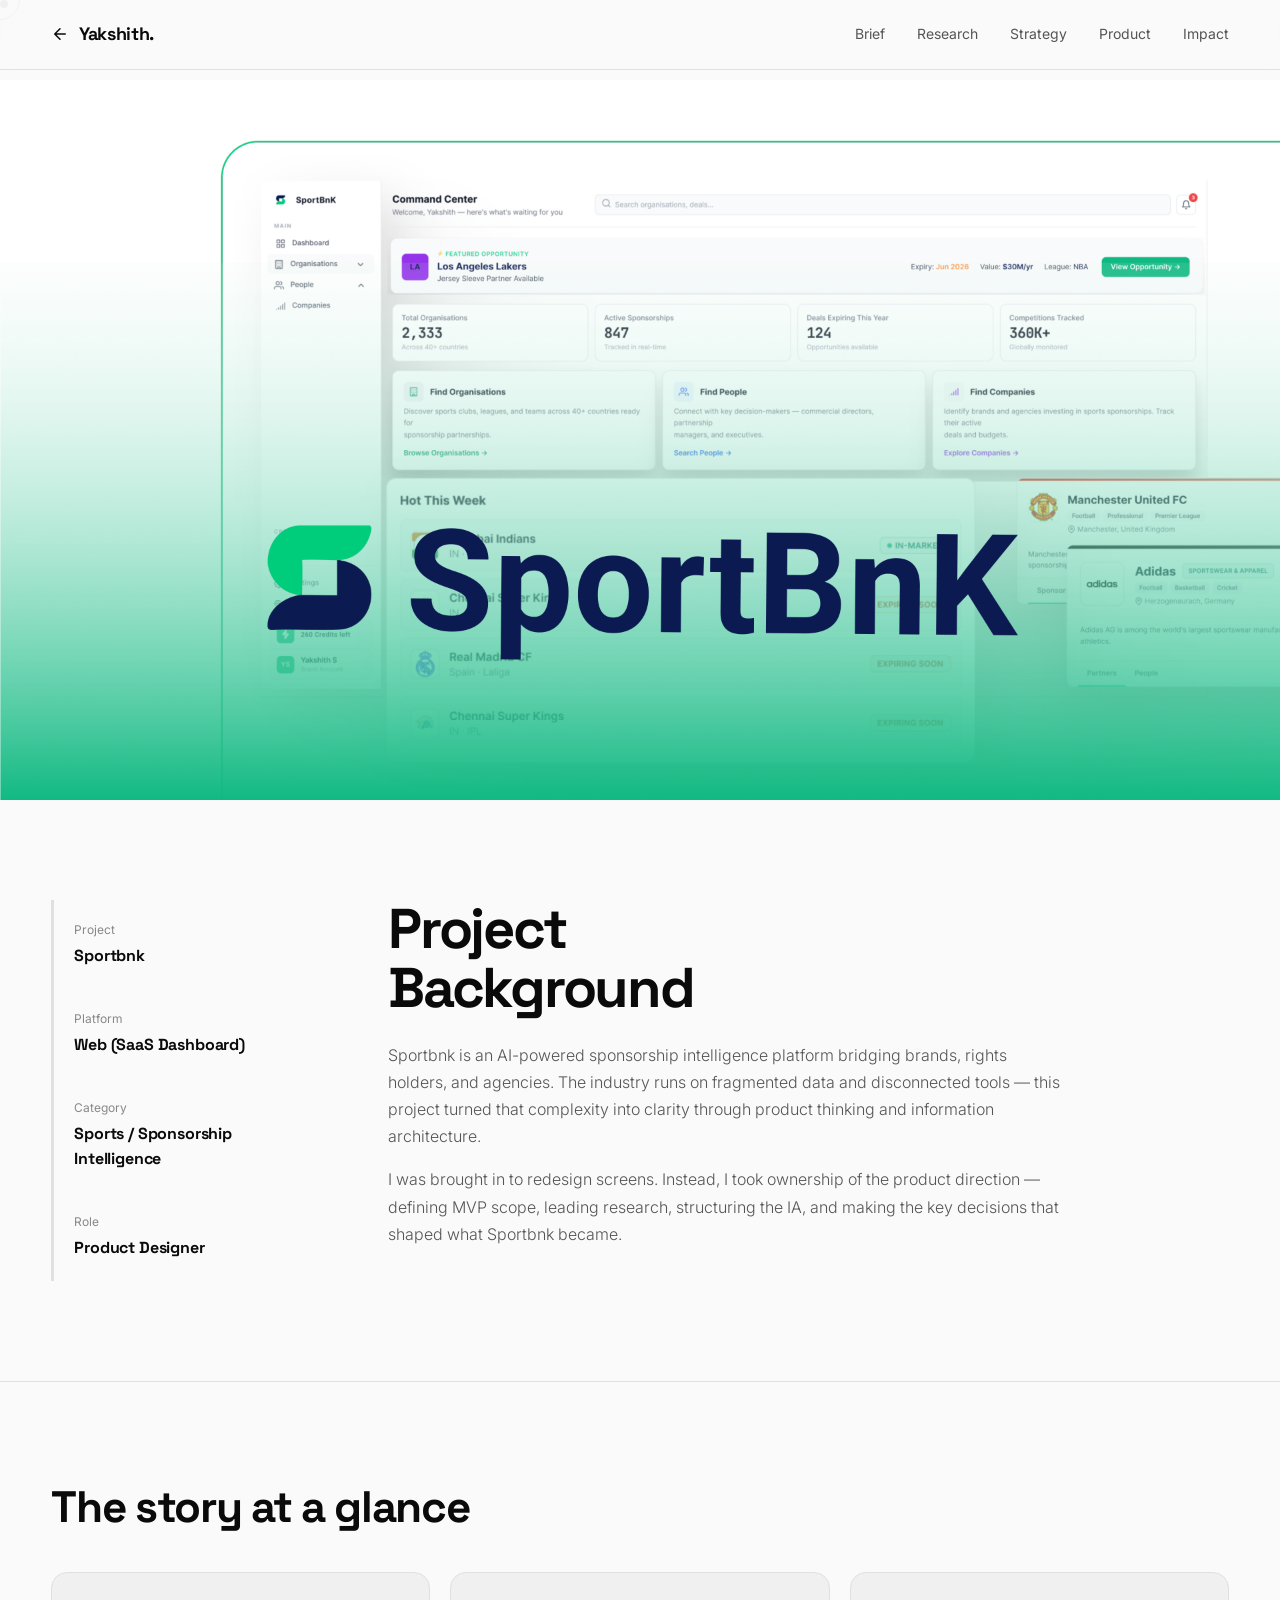
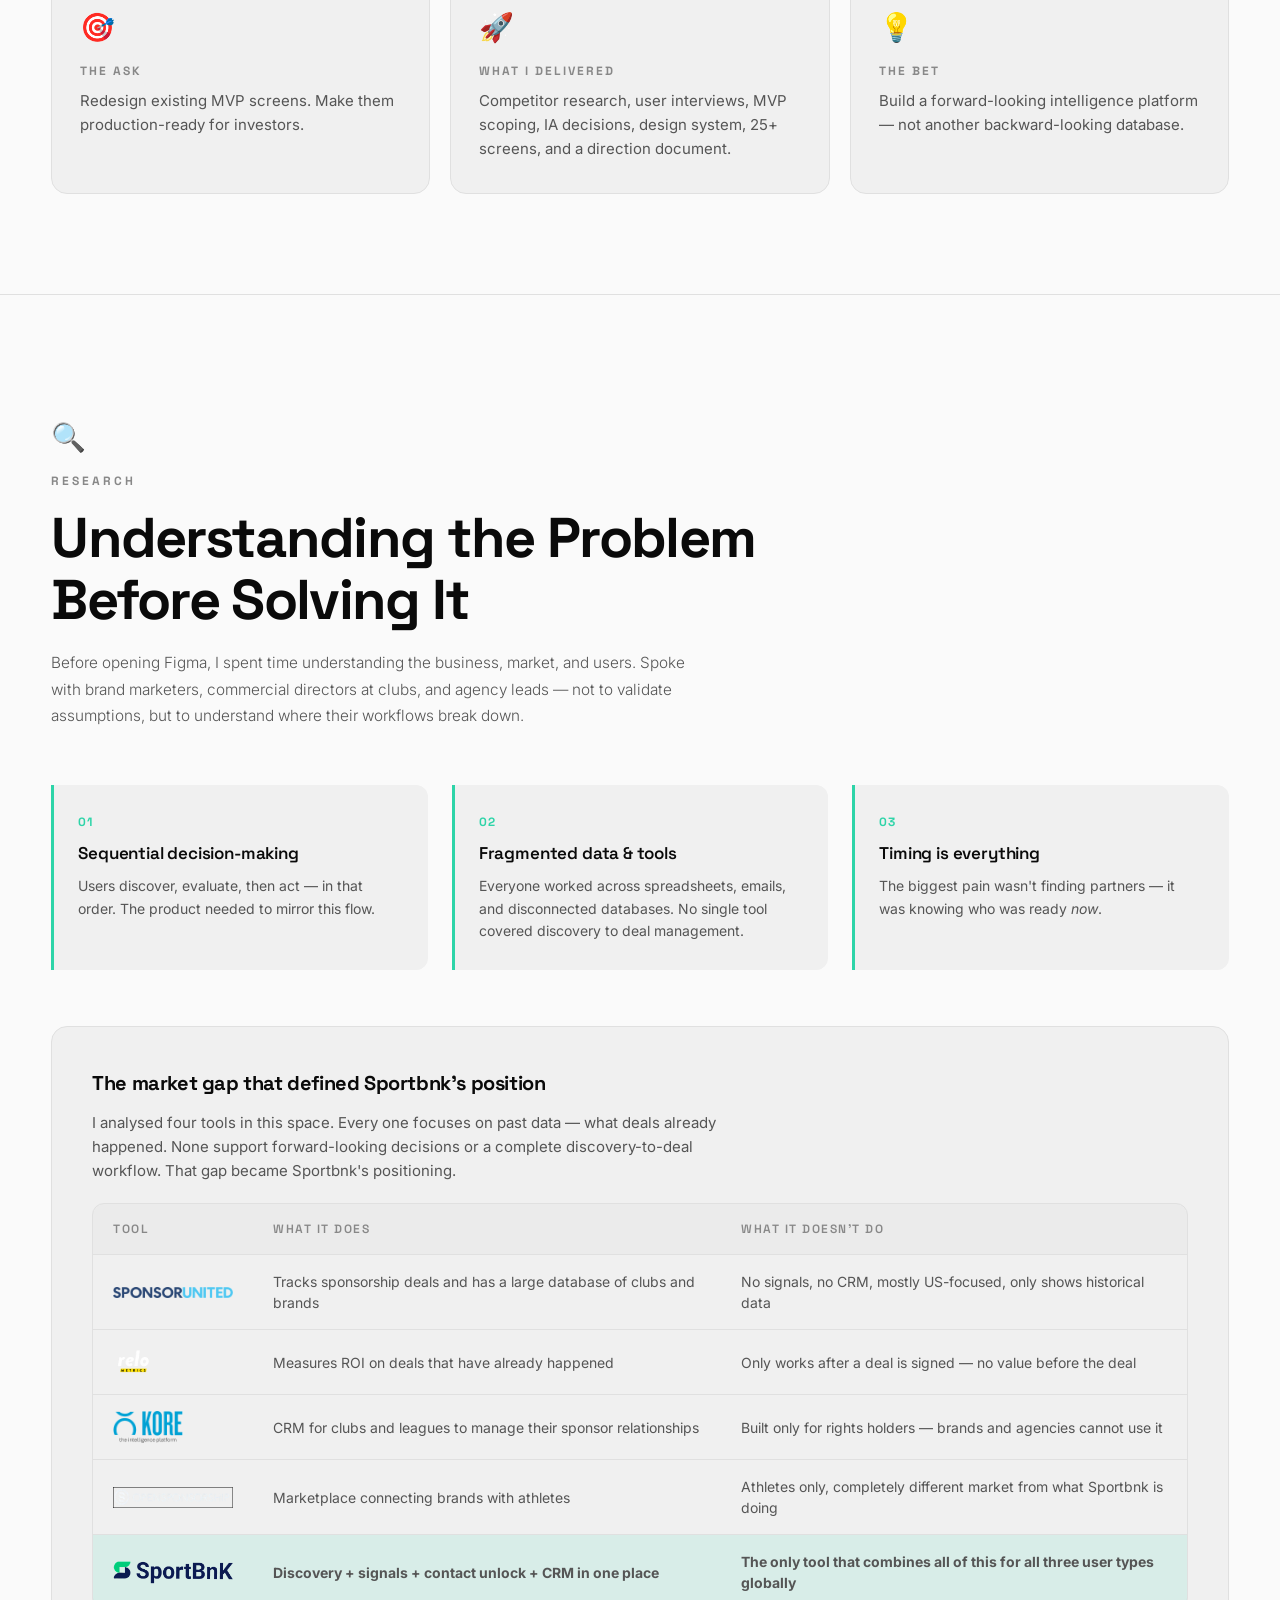
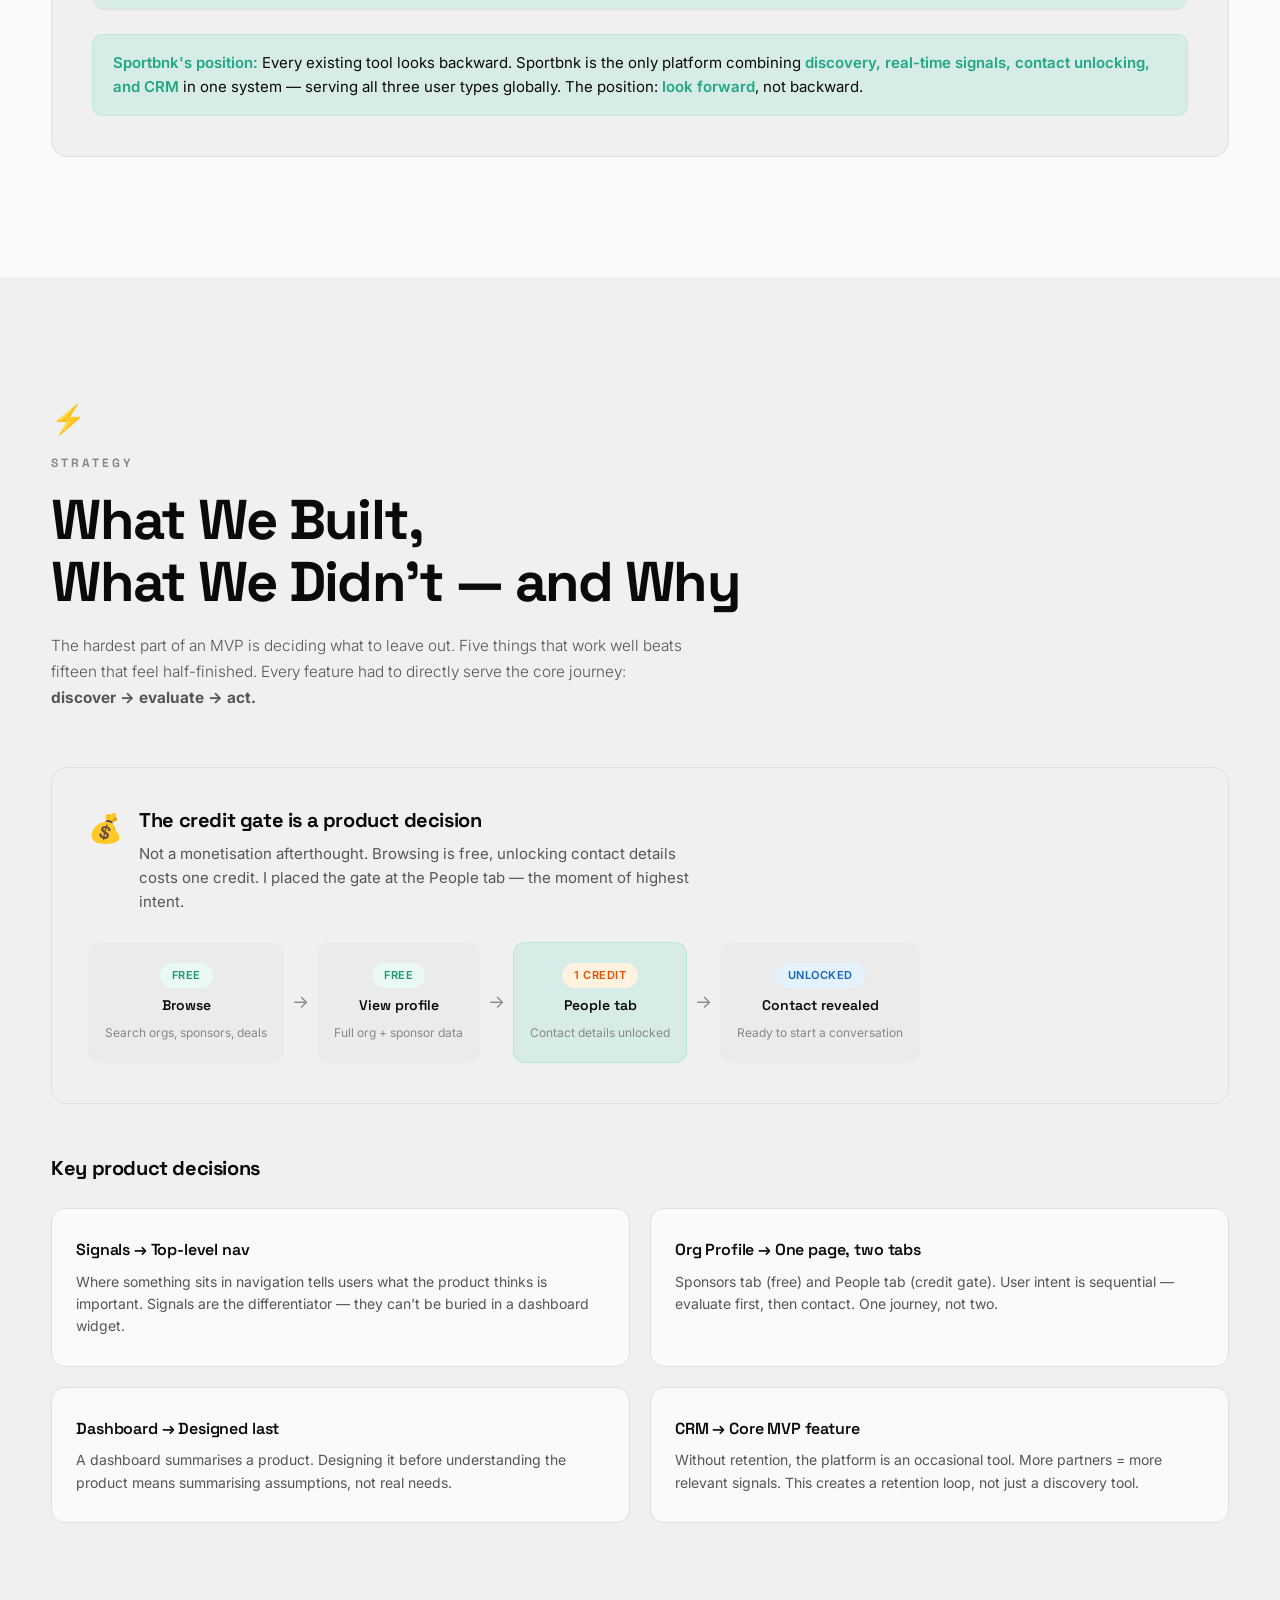
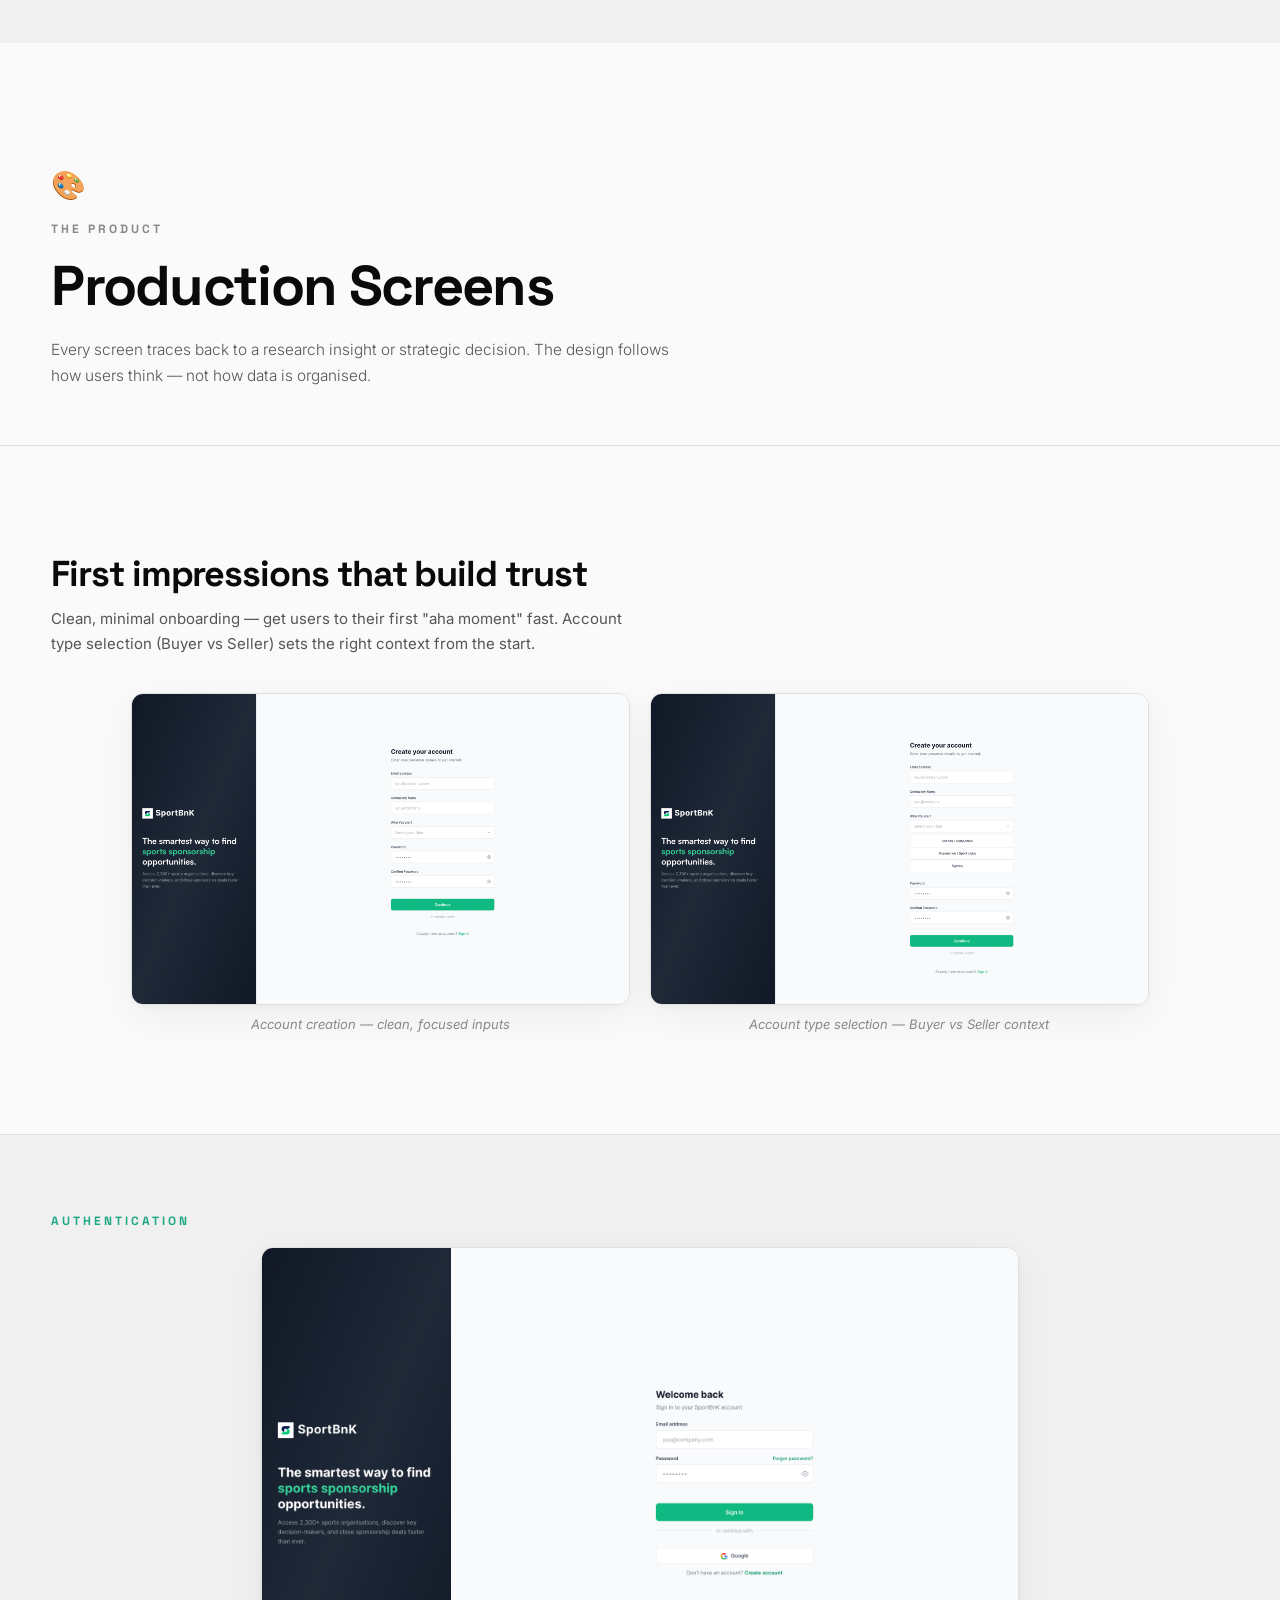
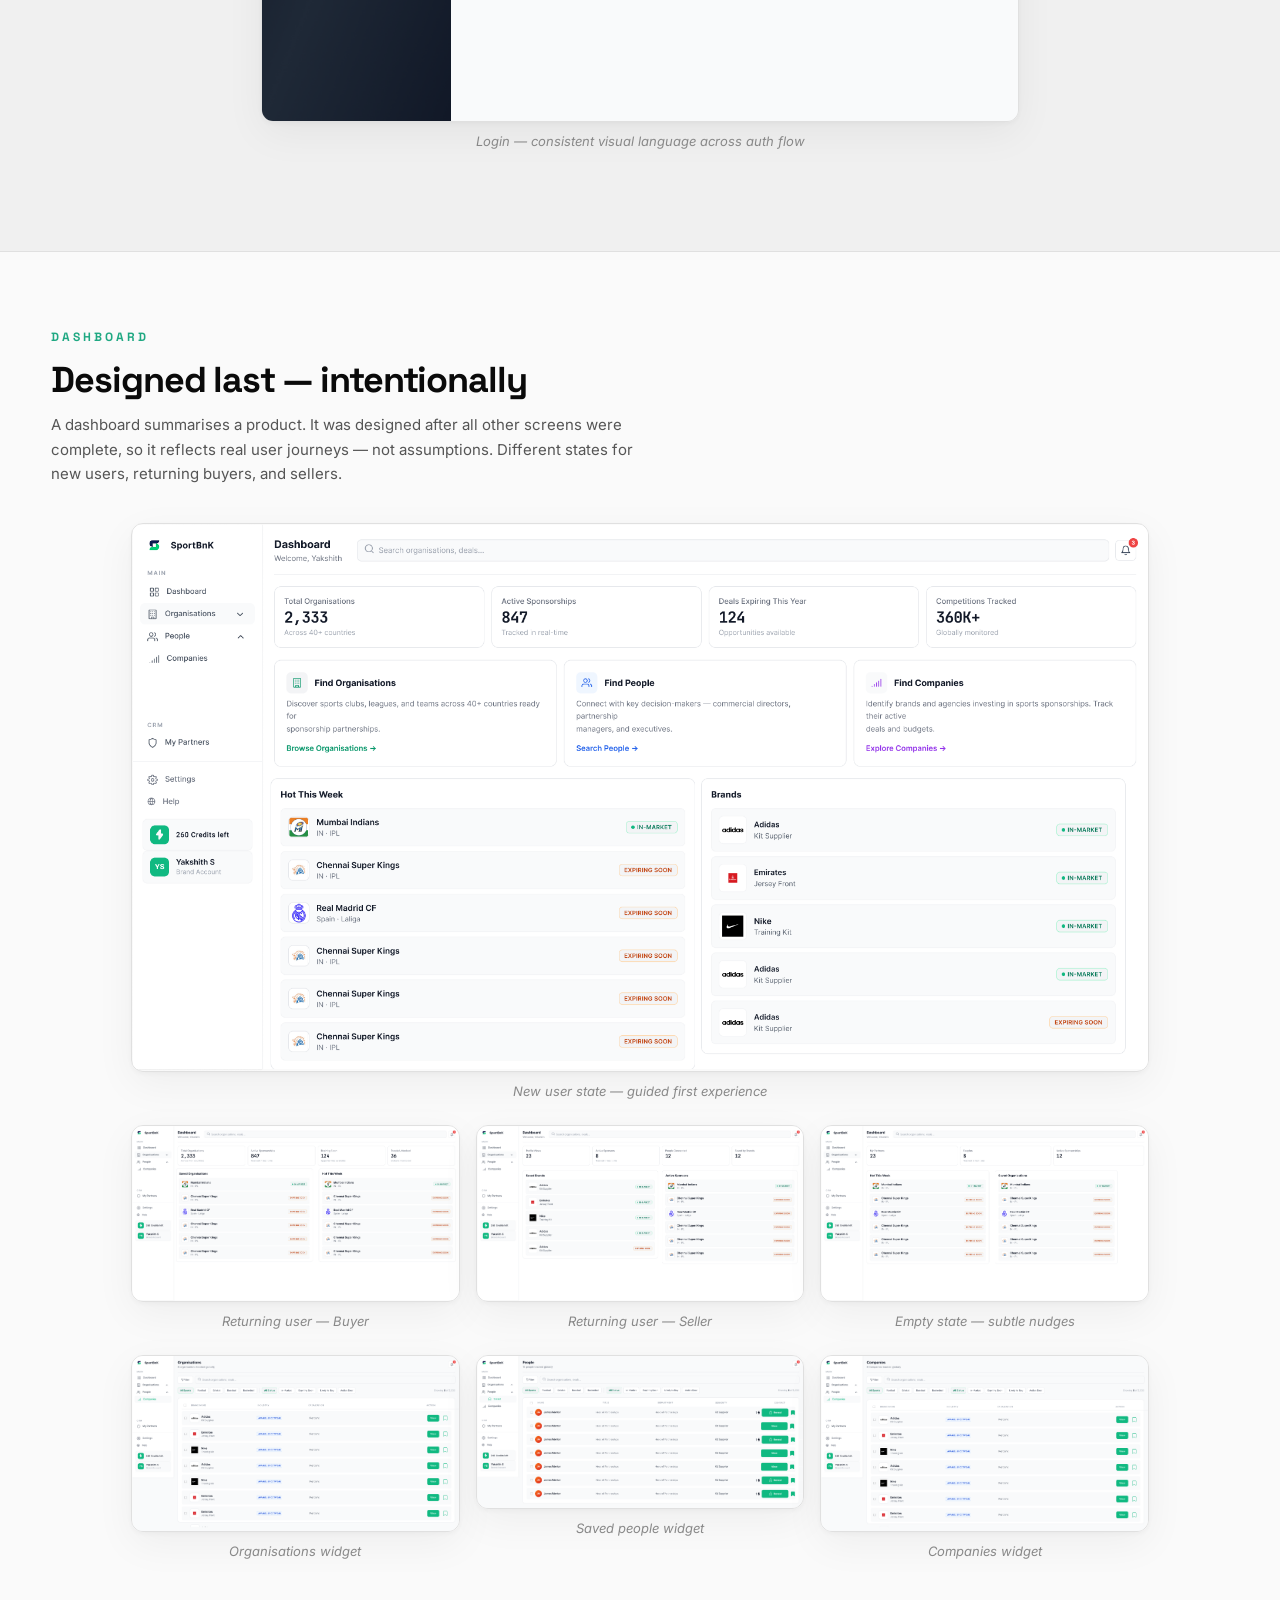
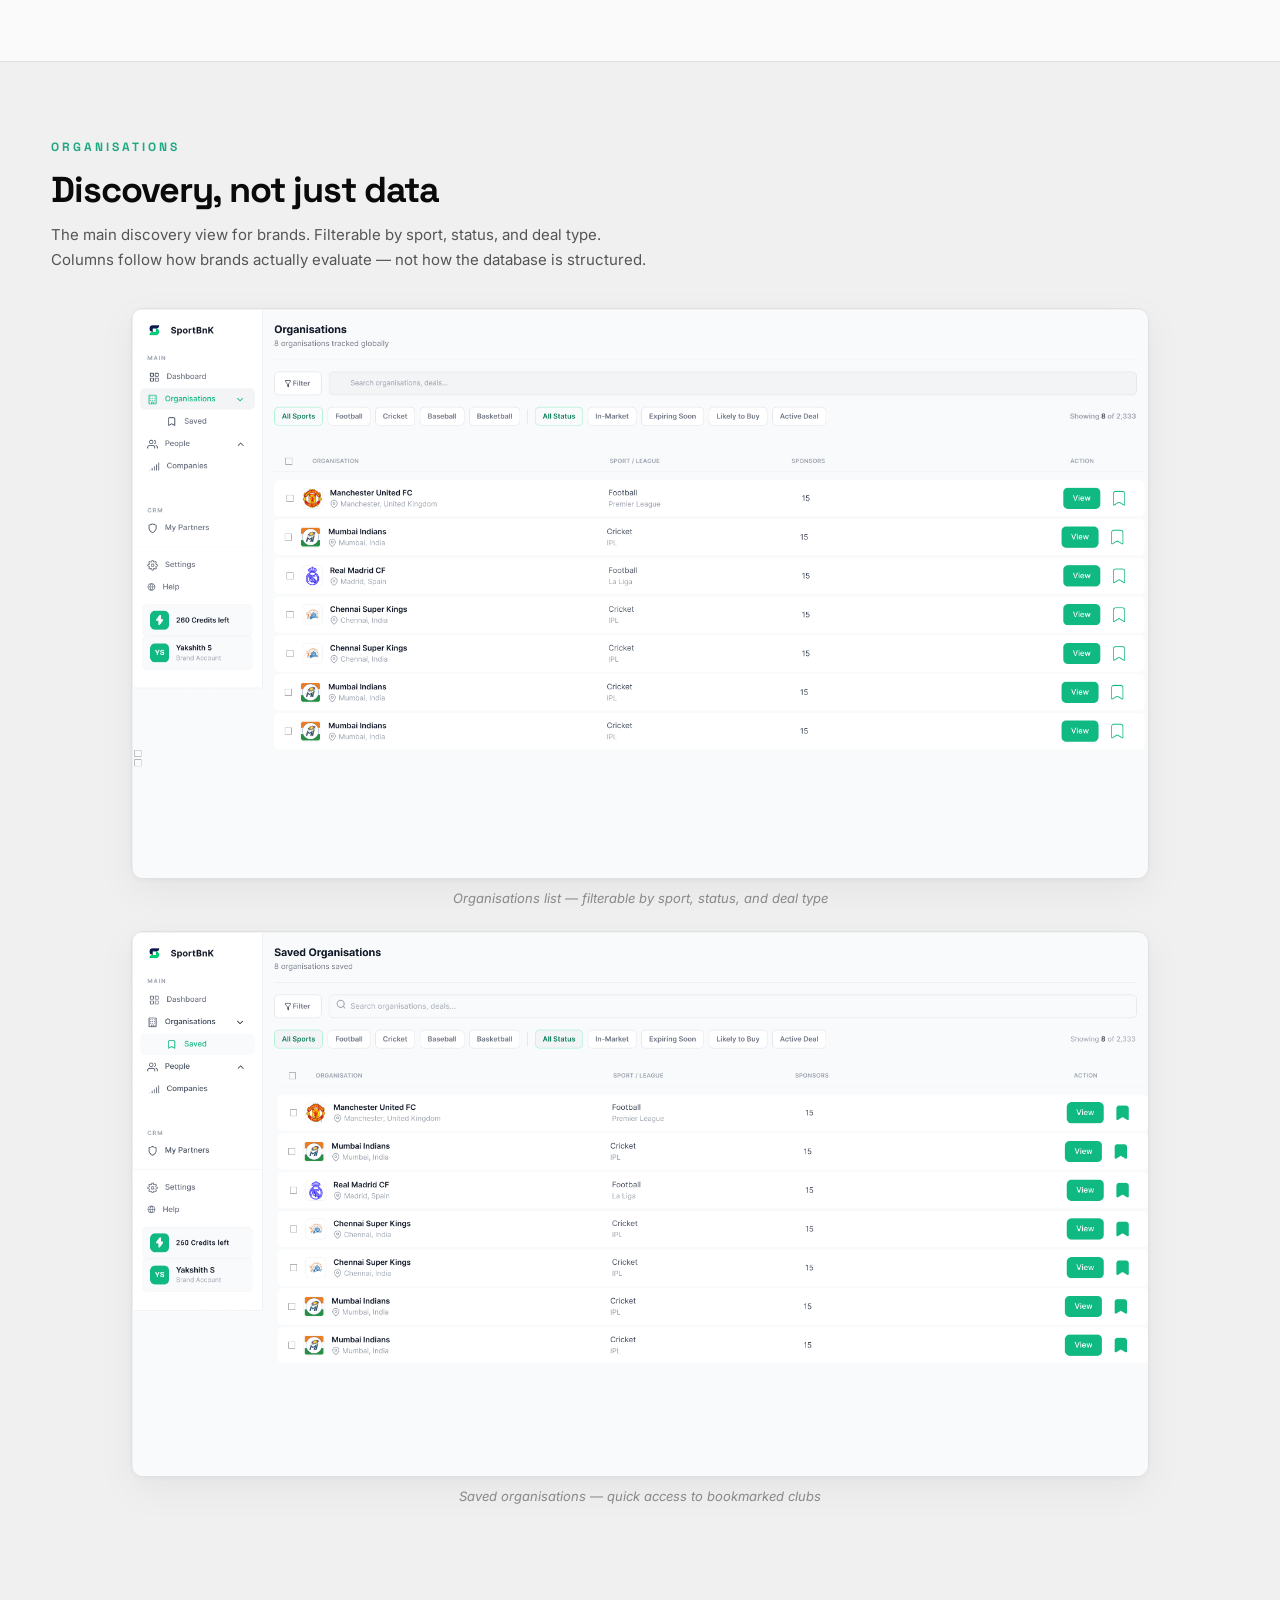
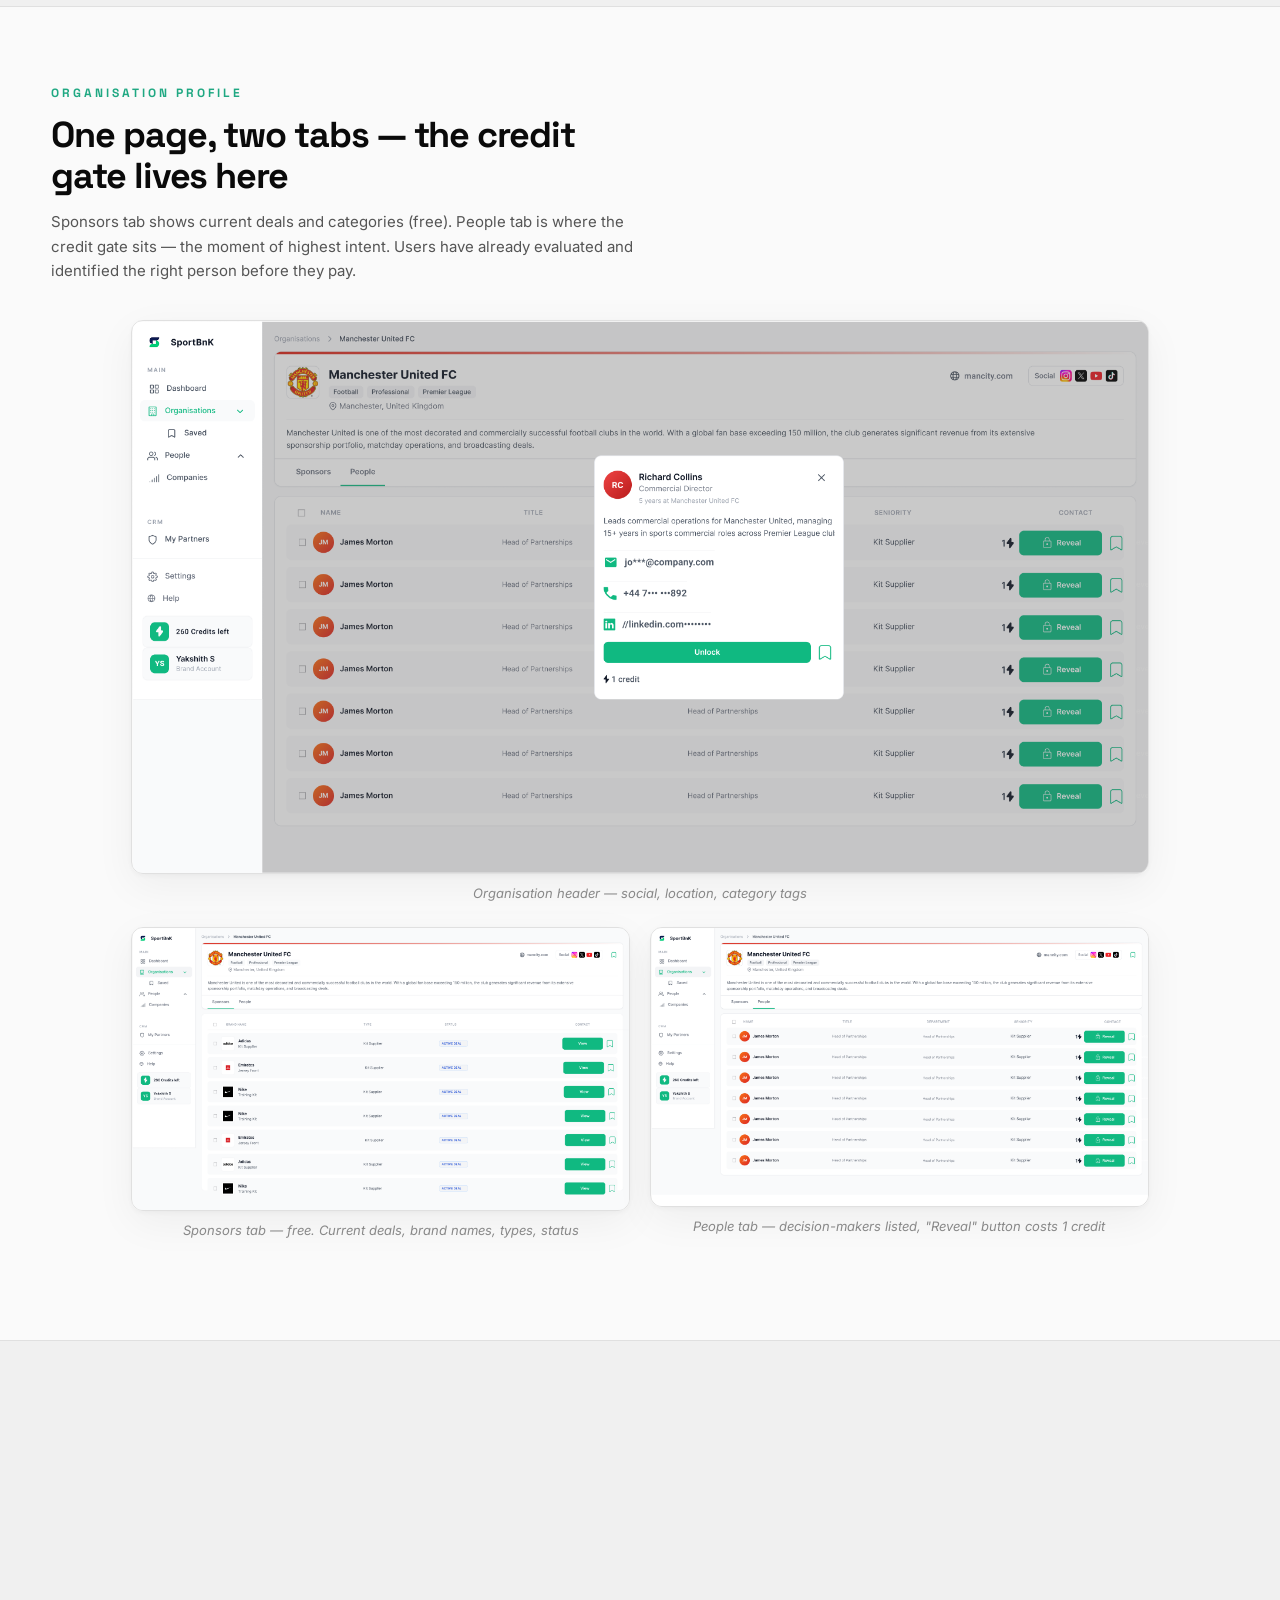
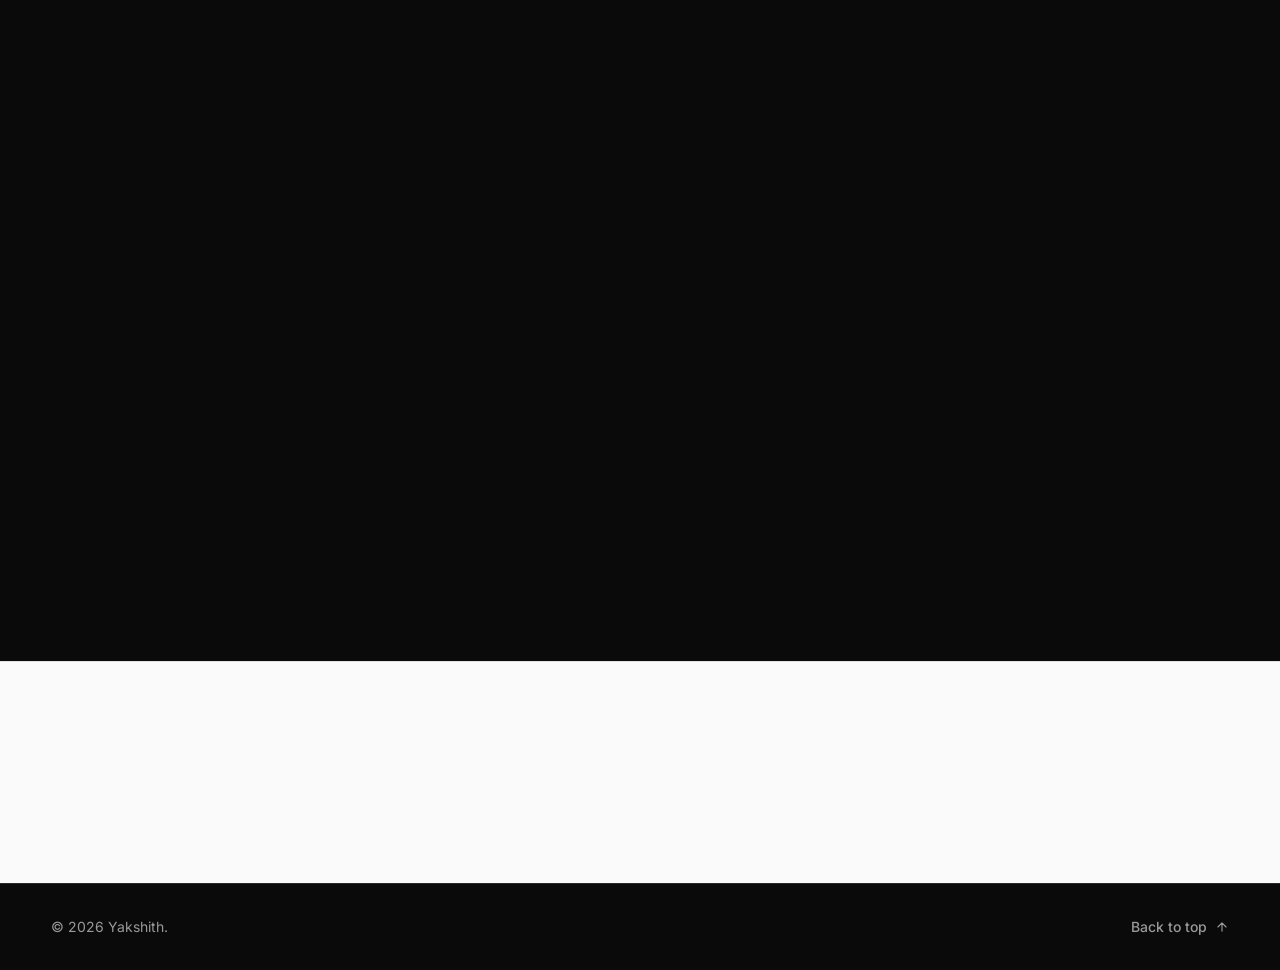
==== commit 9e8abfa2: "feat: complete visual redesign of Sportbnk case study" ====
--- a/sportbnk.html
+++ b/sportbnk.html
@@ -13,6 +13,7 @@
   <link href="https://fonts.googleapis.com/css2?family=Inter:wght@300;400;500;600&family=Space+Grotesk:wght@400;500;600;700&display=swap" rel="stylesheet">
 
   <link rel="stylesheet" href="style.css">
+  <link rel="stylesheet" href="sportbnk-cs.css">
 </head>
 <body class="cs-body">
 
@@ -34,10 +35,10 @@
           Yakshith.
         </a>
         <div class="cs-nav__links">
+          <a href="#brief" class="cs-nav__link">Brief</a>
           <a href="#research" class="cs-nav__link">Research</a>
           <a href="#strategy" class="cs-nav__link">Strategy</a>
-          <a href="#architecture" class="cs-nav__link">Architecture</a>
-          <a href="#decisions" class="cs-nav__link">Decisions</a>
+          <a href="#product" class="cs-nav__link">Product</a>
           <a href="#impact" class="cs-nav__link">Impact</a>
         </div>
         <button class="nav__mobile-toggle" id="mobileToggle" aria-label="Toggle menu">
@@ -49,10 +50,10 @@
 
   <!-- Mobile Menu -->
   <div class="mobile-menu" id="mobileMenu">
+    <a href="#brief">Brief</a>
     <a href="#research">Research</a>
     <a href="#strategy">Strategy</a>
-    <a href="#architecture">Architecture</a>
-    <a href="#decisions">Decisions</a>
+    <a href="#product">Product</a>
     <a href="#impact">Impact</a>
     <a href="index.html" class="mobile-menu__resume">
       <svg xmlns="http://www.w3.org/2000/svg" width="20" height="20" viewBox="0 0 24 24" fill="none" stroke="currentColor" stroke-width="2" stroke-linecap="round" stroke-linejoin="round"><path d="M19 12H5M12 19l-7-7 7-7"/></svg>
@@ -94,747 +95,433 @@
         <div class="cs-background__content reveal reveal-delay-1">
           <h1 class="cs-background__title">Project<br>Background</h1>
           <div class="cs-background__text">
-            <p>Sportbnk is an AI-powered sponsorship intelligence platform designed to bridge the gap between brands, rights holders, and agencies in the sports sponsorship ecosystem. The industry relies on fragmented data, manual outreach, and disconnected tools — this project explores how thoughtful product design and information architecture can turn that complexity into clarity.</p>
-            <p>I was brought in to redesign existing screens. Instead, I took ownership of the product direction — defining the MVP scope, leading research, structuring the information architecture, and making the key product decisions that shaped what Sportbnk became. The design work followed from those decisions, not the other way around.</p>
-          </div>
-          <!-- Founder credibility -->
-          <div class="cs-hero__founder reveal reveal-delay-2">
-            <img src="assets/sportbnk/founder.png" alt="Jared Wilson — Founder" class="cs-hero__founder-photo">
-            <div class="cs-hero__founder-info">
-              <span class="cs-hero__founder-name">Jared Wilson</span>
-              <span class="cs-hero__founder-role">Founder @ Sportbnk</span>
-              <span class="cs-hero__founder-location">Ireland · 8,300+ followers</span>
-            </div>
-          </div>
-        </div>
-      </div>
-    </div>
-  </section>
-
-  <!-- ═══ PROCESS STRIP ═══ -->
-  <section class="cs-process">
-    <div class="container">
-      <div class="cs-process__track">
-        <div class="cs-process__step cs-process__step--active">
-          <span class="cs-process__num">01</span>
-          <span class="cs-process__name">Research</span>
-        </div>
-        <div class="cs-process__line"></div>
-        <div class="cs-process__step">
-          <span class="cs-process__num">02</span>
-          <span class="cs-process__name">Strategy</span>
-        </div>
-        <div class="cs-process__line"></div>
-        <div class="cs-process__step">
-          <span class="cs-process__num">03</span>
-          <span class="cs-process__name">Architecture</span>
-        </div>
-        <div class="cs-process__line"></div>
-        <div class="cs-process__step">
-          <span class="cs-process__num">04</span>
-          <span class="cs-process__name">Decisions</span>
-        </div>
-        <div class="cs-process__line"></div>
-        <div class="cs-process__step">
-          <span class="cs-process__num">05</span>
-          <span class="cs-process__name">Impact</span>
-        </div>
-      </div>
-    </div>
-  </section>
-
-  <!-- ═══ 01 — BRIEF ═══ -->
-  <section class="cs-section" id="brief">
-    <div class="container">
-      <div class="cs-section__label reveal">01 — Brief</div>
-      <h2 class="cs-section__title reveal reveal-delay-1">What I was asked to do — and what I actually did</h2>
-      <p class="cs-section__intro reveal reveal-delay-2">
-        The ask was to redesign existing MVP screens and make them production-ready. I pushed back on starting in Figma straight away. I wanted to understand the business and the users first — otherwise I would just be making things look better without knowing if the structure was right.
+            <p>Sportbnk is an AI-powered sponsorship intelligence platform bridging brands, rights holders, and agencies. The industry runs on fragmented data and disconnected tools — this project turned that complexity into clarity through product thinking and information architecture.</p>
+            <p>I was brought in to redesign screens. Instead, I took ownership of the product direction — defining MVP scope, leading research, structuring the IA, and making the key decisions that shaped what Sportbnk became.</p>
+          </div>
+        </div>
+      </div>
+    </div>
+  </section>
+
+  <!-- ═══ THE STORY AT A GLANCE ═══ -->
+  <section class="spcs-glance" id="brief">
+    <div class="container">
+      <h2 class="spcs-glance__heading reveal">The story at a glance</h2>
+      <div class="spcs-glance__cards reveal reveal-delay-1">
+        <div class="spcs-glance__card">
+          <span class="spcs-glance__emoji">🎯</span>
+          <span class="spcs-glance__card-label">THE ASK</span>
+          <p>Redesign existing MVP screens. Make them production-ready for investors.</p>
+        </div>
+        <div class="spcs-glance__card">
+          <span class="spcs-glance__emoji">🚀</span>
+          <span class="spcs-glance__card-label">WHAT I DELIVERED</span>
+          <p>Competitor research, user interviews, MVP scoping, IA decisions, design system, 25+ screens, and a direction document.</p>
+        </div>
+        <div class="spcs-glance__card">
+          <span class="spcs-glance__emoji">💡</span>
+          <span class="spcs-glance__card-label">THE BET</span>
+          <p>Build a forward-looking intelligence platform — not another backward-looking database.</p>
+        </div>
+      </div>
+    </div>
+  </section>
+
+  <!-- ═══ RESEARCH ═══ -->
+  <section class="spcs-section" id="research">
+    <div class="container">
+      <span class="spcs-section__emoji reveal">🔍</span>
+      <span class="spcs-section__label reveal">RESEARCH</span>
+      <h2 class="spcs-section__title reveal reveal-delay-1">Understanding the Problem<br>Before Solving It</h2>
+      <p class="spcs-section__intro reveal reveal-delay-2">
+        Before opening Figma, I spent time understanding the business, market, and users. Spoke with brand marketers, commercial directors at clubs, and agency leads — not to validate assumptions, but to understand where their workflows break down.
       </p>
 
-      <div class="cs-brief__grid cs-brief__grid--three reveal">
-        <div class="cs-brief__card">
-          <span class="cs-brief__card-label">The original ask</span>
-          <p>Redesign the existing screens. Make it look production-ready for investors.</p>
-        </div>
-        <div class="cs-brief__card cs-brief__card--accent">
-          <span class="cs-brief__card-label">What I delivered</span>
-          <p>Competitor research, user interviews, business model analysis, MVP scoping, IA decisions, design system, 25+ screens, and a written direction document. I extended the scope because the work needed it.</p>
-        </div>
-        <div class="cs-brief__card cs-brief__card--role">
-          <span class="cs-brief__card-label">My ownership areas</span>
-          <ul class="cs-role-list">
-            <li>MVP strategy &amp; scope definition</li>
-            <li>Research direction &amp; synthesis</li>
-            <li>Information architecture</li>
-            <li>Business model integration</li>
-            <li>Key product decisions</li>
-            <li>Direction document for engineering</li>
-          </ul>
-        </div>
-      </div>
-    </div>
-  </section>
-
-  <!-- ═══ 02 — RESEARCH APPROACH ═══ -->
-  <section class="cs-section cs-section--dark" id="research">
-    <div class="container">
-      <div class="cs-section__label cs-section__label--light reveal">02 — Research approach</div>
-      <h2 class="cs-section__title cs-section__title--light reveal reveal-delay-1">Understanding the problem before solving it</h2>
-      <p class="cs-section__intro cs-section__intro--light reveal reveal-delay-2">
-        Before opening Figma, I spent time understanding the business, the market, and the people who would use the product. This was not a checkbox exercise — the research fundamentally changed what we built.
+      <!-- Key Research Insights -->
+      <div class="spcs-insights reveal">
+        <div class="spcs-insight">
+          <span class="spcs-insight__num">01</span>
+          <h4>Sequential decision-making</h4>
+          <p>Users discover, evaluate, then act — in that order. The product needed to mirror this flow.</p>
+        </div>
+        <div class="spcs-insight">
+          <span class="spcs-insight__num">02</span>
+          <h4>Fragmented data & tools</h4>
+          <p>Everyone worked across spreadsheets, emails, and disconnected databases. No single tool covered discovery to deal management.</p>
+        </div>
+        <div class="spcs-insight">
+          <span class="spcs-insight__num">03</span>
+          <h4>Timing is everything</h4>
+          <p>The biggest pain wasn't finding partners — it was knowing who was ready <em>now</em>.</p>
+        </div>
+      </div>
+
+      <!-- Competitive Landscape -->
+      <div class="spcs-competitive reveal">
+        <h3 class="spcs-competitive__title">The market gap that defined Sportbnk's position</h3>
+        <p class="spcs-competitive__text">I analysed four tools in this space. Every one focuses on past data — what deals already happened. None support forward-looking decisions or a complete discovery-to-deal workflow. That gap became Sportbnk's positioning.</p>
+
+        <div class="spcs-table-wrap">
+          <table class="spcs-table">
+            <thead>
+              <tr>
+                <th>Tool</th>
+                <th>What it does</th>
+                <th>What it doesn't do</th>
+              </tr>
+            </thead>
+            <tbody>
+              <tr>
+                <td>
+                  <div class="spcs-table__tool">
+                    <img src="assets/sportbnk/sponsor-united.png" alt="SponsorUnited" class="spcs-table__logo">
+                  </div>
+                </td>
+                <td>Tracks sponsorship deals and has a large database of clubs and brands</td>
+                <td>No signals, no CRM, mostly US-focused, only shows historical data</td>
+              </tr>
+              <tr>
+                <td>
+                  <div class="spcs-table__tool">
+                    <img src="assets/sportbnk/relo-metrics.png" alt="Relo Metrics" class="spcs-table__logo">
+                  </div>
+                </td>
+                <td>Measures ROI on deals that have already happened</td>
+                <td>Only works after a deal is signed — no value before the deal</td>
+              </tr>
+              <tr>
+                <td>
+                  <div class="spcs-table__tool">
+                    <img src="assets/sportbnk/kore.png" alt="KORE Software" class="spcs-table__logo">
+                  </div>
+                </td>
+                <td>CRM for clubs and leagues to manage their sponsor relationships</td>
+                <td>Built only for rights holders — brands and agencies cannot use it</td>
+              </tr>
+              <tr>
+                <td>
+                  <div class="spcs-table__tool">
+                    <img src="assets/sportbnk/opensponsorship.png" alt="OpenSponsorship" class="spcs-table__logo">
+                  </div>
+                </td>
+                <td>Marketplace connecting brands with athletes</td>
+                <td>Athletes only, completely different market from what Sportbnk is doing</td>
+              </tr>
+              <tr class="spcs-table__highlight">
+                <td>
+                  <div class="spcs-table__tool">
+                    <img src="assets/sportbnk/logo.png" alt="Sportbnk" class="spcs-table__logo">
+                  </div>
+                </td>
+                <td><strong>Discovery + signals + contact unlock + CRM in one place</strong></td>
+                <td><strong>The only tool that combines all of this for all three user types globally</strong></td>
+              </tr>
+            </tbody>
+          </table>
+        </div>
+
+        <div class="spcs-competitive__position">
+          <strong>Sportbnk's position:</strong> Every existing tool looks backward. Sportbnk is the only platform combining <strong>discovery, real-time signals, contact unlocking, and CRM</strong> in one system — serving all three user types globally. The position: <strong>look forward</strong>, not backward.
+        </div>
+      </div>
+    </div>
+  </section>
+
+  <!-- ═══ STRATEGY ═══ -->
+  <section class="spcs-section spcs-section--alt" id="strategy">
+    <div class="container">
+      <span class="spcs-section__emoji reveal">⚡</span>
+      <span class="spcs-section__label reveal">STRATEGY</span>
+      <h2 class="spcs-section__title reveal reveal-delay-1">What We Built,<br>What We Didn't — and Why</h2>
+      <p class="spcs-section__intro reveal reveal-delay-2">
+        The hardest part of an MVP is deciding what to leave out. Five things that work well beats fifteen that feel half-finished. Every feature had to directly serve the core journey: <strong>discover → evaluate → act.</strong>
       </p>
 
-      <!-- Research Methods -->
-      <div class="cs-research-methods reveal">
-        <div class="cs-research-method">
-          <div class="cs-market__card-icon">
-            <svg xmlns="http://www.w3.org/2000/svg" width="24" height="24" viewBox="0 0 24 24" fill="none" stroke="currentColor" stroke-width="1.5" stroke-linecap="round" stroke-linejoin="round"><path d="M17 21v-2a4 4 0 0 0-4-4H5a4 4 0 0 0-4 4v2"/><circle cx="9" cy="7" r="4"/><path d="M23 21v-2a4 4 0 0 0-3-3.87"/><path d="M16 3.13a4 4 0 0 1 0 7.75"/></svg>
-          </div>
-          <h3>User interviews</h3>
-          <p>Spoke with people from all three user types — brand marketers, rights holders (clubs), and agency partnership leads. Focused on understanding their daily workflows, not validating assumptions.</p>
-        </div>
-        <div class="cs-research-method">
-          <div class="cs-market__card-icon">
-            <svg xmlns="http://www.w3.org/2000/svg" width="24" height="24" viewBox="0 0 24 24" fill="none" stroke="currentColor" stroke-width="1.5" stroke-linecap="round" stroke-linejoin="round"><circle cx="12" cy="12" r="10"/><polyline points="12 6 12 12 16 14"/></svg>
-          </div>
-          <h3>Founder strategy sessions</h3>
-          <p>Multiple sessions with the founder to understand the business model, revenue strategy, market positioning, and what investors needed to see. This shaped the MVP scope directly.</p>
-        </div>
-        <div class="cs-research-method">
-          <div class="cs-market__card-icon">
-            <svg xmlns="http://www.w3.org/2000/svg" width="24" height="24" viewBox="0 0 24 24" fill="none" stroke="currentColor" stroke-width="1.5" stroke-linecap="round" stroke-linejoin="round"><line x1="12" y1="1" x2="12" y2="23"/><path d="M17 5H9.5a3.5 3.5 0 0 0 0 7h5a3.5 3.5 0 0 1 0 7H6"/></svg>
-          </div>
-          <h3>Competitor analysis</h3>
-          <p>Analysed four tools in the sponsorship space — SponsorUnited, Relo Metrics, KORE Software, OpenSponsorship — to identify what exists, what's missing, and where the market gap is.</p>
-        </div>
-        <div class="cs-research-method">
-          <div class="cs-market__card-icon">
-            <svg xmlns="http://www.w3.org/2000/svg" width="24" height="24" viewBox="0 0 24 24" fill="none" stroke="currentColor" stroke-width="1.5" stroke-linecap="round" stroke-linejoin="round"><path d="M2 3h6a4 4 0 0 1 4 4v14a3 3 0 0 0-3-3H2z"/><path d="M22 3h-6a4 4 0 0 0-4 4v14a3 3 0 0 1 3-3h7z"/></svg>
-          </div>
-          <h3>Market landscape review</h3>
-          <p>Studied how sponsorship deals actually work — the 6-18 month timelines, the role of agencies (15-20% of deal value), and where the knowledge gaps exist that Sportbnk could fill.</p>
-        </div>
-      </div>
-
-      <!-- Key Patterns -->
-      <div class="cs-patterns reveal">
-        <div class="cs-patterns__header">
-          <h3>Key patterns that emerged</h3>
-          <p>Three patterns kept appearing across every interview and analysis. These became the foundation of every product decision.</p>
-        </div>
-        <div class="cs-patterns__grid">
-          <div class="cs-pattern">
-            <span class="cs-pattern__num">01</span>
-            <h4>Sequential decision-making</h4>
-            <p>Users don't make sponsorship decisions all at once. They discover, evaluate, then act — in that order. The product needed to mirror this flow, not fight it.</p>
-          </div>
-          <div class="cs-pattern">
-            <span class="cs-pattern__num">02</span>
-            <h4>Fragmented data &amp; tools</h4>
-            <p>Everyone was working across spreadsheets, emails, and disconnected databases. No single tool covered the full workflow from discovery to deal management.</p>
-          </div>
-          <div class="cs-pattern">
-            <span class="cs-pattern__num">03</span>
-            <h4>Timing is everything</h4>
-            <p>The biggest pain wasn't finding partners — it was knowing who was ready right now. Budget cycles, contract windows, and competitive timing made "when" more important than "who."</p>
-          </div>
-        </div>
-      </div>
-
-      <!-- Direction Change -->
-      <div class="cs-callout reveal" style="margin-top: 48px;">
-        <div class="cs-callout__label">How this changed the product direction</div>
-        <p class="cs-callout__text">The original brief was to redesign screens. After the research, the problem was clear: the product didn't need better visuals — it needed a <strong>different structure</strong>. The platform had to be organised around user decision flow (discover → evaluate → act), not around data categories. That insight reshaped the entire information architecture.</p>
-      </div>
-    </div>
-  </section>
-
-  <!-- ═══ 03 — USER RESEARCH ═══ -->
-  <section class="cs-section" id="user-research">
-    <div class="container">
-      <div class="cs-section__label reveal">03 — User research</div>
-      <h2 class="cs-section__title reveal reveal-delay-1">What users told me — and what it meant for the product</h2>
-      <p class="cs-section__intro reveal reveal-delay-2">
-        I spoke with people from all three user types — brand marketers, commercial directors at clubs, and agency leads. I was not validating assumptions. I wanted to understand what their day actually looks like, where things break down, and what would make them switch from spreadsheets to a platform.
+      <!-- Credit Model -->
+      <div class="spcs-credit reveal">
+        <div class="spcs-credit__header">
+          <span class="spcs-credit__emoji">💰</span>
+          <div>
+            <h3>The credit gate is a product decision</h3>
+            <p>Not a monetisation afterthought. Browsing is free, unlocking contact details costs one credit. I placed the gate at the People tab — the moment of highest intent.</p>
+          </div>
+        </div>
+        <div class="spcs-credit__flow">
+          <div class="spcs-credit__step">
+            <span class="spcs-credit__badge spcs-credit__badge--free">Free</span>
+            <strong>Browse</strong>
+            <span>Search orgs, sponsors, deals</span>
+          </div>
+          <div class="spcs-credit__arrow">→</div>
+          <div class="spcs-credit__step">
+            <span class="spcs-credit__badge spcs-credit__badge--free">Free</span>
+            <strong>View profile</strong>
+            <span>Full org + sponsor data</span>
+          </div>
+          <div class="spcs-credit__arrow">→</div>
+          <div class="spcs-credit__step spcs-credit__step--gate">
+            <span class="spcs-credit__badge spcs-credit__badge--paid">1 Credit</span>
+            <strong>People tab</strong>
+            <span>Contact details unlocked</span>
+          </div>
+          <div class="spcs-credit__arrow">→</div>
+          <div class="spcs-credit__step">
+            <span class="spcs-credit__badge spcs-credit__badge--done">Unlocked</span>
+            <strong>Contact revealed</strong>
+            <span>Ready to start a conversation</span>
+          </div>
+        </div>
+      </div>
+
+      <!-- Key Decisions — Compact -->
+      <div class="spcs-decisions reveal">
+        <h3 class="spcs-decisions__title">Key product decisions</h3>
+        <div class="spcs-decisions__grid">
+          <div class="spcs-decisions__item">
+            <strong>Signals → Top-level nav</strong>
+            <p>Where something sits in navigation tells users what the product thinks is important. Signals are the differentiator — they can't be buried in a dashboard widget.</p>
+          </div>
+          <div class="spcs-decisions__item">
+            <strong>Org Profile → One page, two tabs</strong>
+            <p>Sponsors tab (free) and People tab (credit gate). User intent is sequential — evaluate first, then contact. One journey, not two.</p>
+          </div>
+          <div class="spcs-decisions__item">
+            <strong>Dashboard → Designed last</strong>
+            <p>A dashboard summarises a product. Designing it before understanding the product means summarising assumptions, not real needs.</p>
+          </div>
+          <div class="spcs-decisions__item">
+            <strong>CRM → Core MVP feature</strong>
+            <p>Without retention, the platform is an occasional tool. More partners = more relevant signals. This creates a retention loop, not just a discovery tool.</p>
+          </div>
+        </div>
+      </div>
+    </div>
+  </section>
+
+  <!-- ═══ THE PRODUCT — VISUAL SHOWCASE ═══ -->
+  <section class="spcs-product" id="product">
+    <div class="container">
+      <span class="spcs-section__emoji reveal">🎨</span>
+      <span class="spcs-section__label reveal">THE PRODUCT</span>
+      <h2 class="spcs-section__title reveal reveal-delay-1">Production Screens</h2>
+      <p class="spcs-section__intro reveal reveal-delay-2">
+        Every screen traces back to a research insight or strategic decision. The design follows how users think — not how data is organised.
       </p>
-
-      <div class="cs-quotes__grid">
-        <div class="cs-quote reveal">
-          <div class="cs-quote__mark">"</div>
-          <blockquote class="cs-quote__text">We spend the first three months just figuring out which clubs are even open to a conversation. By the time we find the right one, our budget cycle has moved.</blockquote>
-          <div class="cs-quote__author">
-            <span class="cs-quote__role">Brand Marketing Manager</span>
-            <span class="cs-quote__insight">→ This shaped the Signals Feed — surfacing who is ready now, not just who exists.</span>
-          </div>
-        </div>
-
-        <div class="cs-quote reveal reveal-delay-1">
-          <div class="cs-quote__mark">"</div>
-          <blockquote class="cs-quote__text">We have 200 brands in a spreadsheet. We don't know who's actively looking, who just moved budget, or who signed with someone else last week.</blockquote>
-          <div class="cs-quote__author">
-            <span class="cs-quote__role">Commercial Director — Cricket Club</span>
-            <span class="cs-quote__insight">→ This drove the decision to make Organisations a forward-looking discovery tool, not a static database.</span>
-          </div>
-        </div>
-
-        <div class="cs-quote reveal reveal-delay-2">
-          <div class="cs-quote__mark">"</div>
-          <blockquote class="cs-quote__text">I manage 12 clients across 12 different spreadsheets. I spend more time managing information than actually working on deals.</blockquote>
-          <div class="cs-quote__author">
-            <span class="cs-quote__role">Agency Partnerships Lead</span>
-            <span class="cs-quote__insight">→ This is why My Partners (CRM) became a core feature, not a nice-to-have.</span>
-          </div>
-        </div>
-      </div>
-
-      <!-- Common thread -->
-      <div class="cs-callout reveal">
-        <div class="cs-callout__label">The core product insight</div>
-        <p class="cs-callout__text">None of them said they needed more data. They already had data. What they all said in different ways was: <strong>I need to know what to act on right now.</strong> That became the core product idea — not a database, but a tool that surfaces the right opportunity at the right time. Every structural and design decision came from this insight.</p>
-      </div>
-    </div>
-  </section>
-
-  <!-- ═══ 04 — COMPETITIVE RESEARCH ═══ -->
-  <section class="cs-section cs-section--alt">
-    <div class="container">
-      <div class="cs-section__label reveal">04 — Competitive research</div>
-      <h2 class="cs-section__title reveal reveal-delay-1">The market gap that defined Sportbnk's position</h2>
-      <p class="cs-section__intro reveal reveal-delay-2">
-        I analysed four tools in this space. The consistent finding: every tool focuses on past data — what deals already happened, what ROI was achieved. None of them support forward-looking decisions or a complete workflow from discovery to deal management. That gap became Sportbnk's positioning.
+    </div>
+
+    <!-- ── Onboarding ── -->
+    <div class="spcs-showcase">
+      <div class="container">
+        <div class="spcs-showcase__label reveal">Onboarding</div>
+        <h3 class="spcs-showcase__title reveal">First impressions that build trust</h3>
+        <p class="spcs-showcase__desc reveal">Clean, minimal onboarding — get users to their first "aha moment" fast. Account type selection (Buyer vs Seller) sets the right context from the start.</p>
+      </div>
+      <div class="spcs-showcase__images spcs-showcase__images--duo reveal">
+        <div class="spcs-showcase__img-wrap">
+          <img src="assets/sportbnk/sp images/Create acc.png" alt="Create Account — Step 1" loading="lazy">
+          <span class="spcs-showcase__caption">Account creation — clean, focused inputs</span>
+        </div>
+        <div class="spcs-showcase__img-wrap">
+          <img src="assets/sportbnk/sp images/Create acc s2.png" alt="Create Account — Step 2: Select account type" loading="lazy">
+          <span class="spcs-showcase__caption">Account type selection — Buyer vs Seller context</span>
+        </div>
+      </div>
+    </div>
+
+    <!-- ── Login ── -->
+    <div class="spcs-showcase spcs-showcase--alt">
+      <div class="container">
+        <div class="spcs-showcase__label reveal">Authentication</div>
+      </div>
+      <div class="spcs-showcase__images spcs-showcase__images--single reveal">
+        <div class="spcs-showcase__img-wrap">
+          <img src="assets/sportbnk/sp images/Log in.png" alt="Login screen" loading="lazy">
+          <span class="spcs-showcase__caption">Login — consistent visual language across auth flow</span>
+        </div>
+      </div>
+    </div>
+
+    <!-- ── Dashboard ── -->
+    <div class="spcs-showcase">
+      <div class="container">
+        <div class="spcs-showcase__label reveal">Dashboard</div>
+        <h3 class="spcs-showcase__title reveal">Designed last — intentionally</h3>
+        <p class="spcs-showcase__desc reveal">A dashboard summarises a product. It was designed after all other screens were complete, so it reflects real user journeys — not assumptions. Different states for new users, returning buyers, and sellers.</p>
+      </div>
+      <div class="spcs-showcase__images spcs-showcase__images--full reveal">
+        <div class="spcs-showcase__img-wrap">
+          <img src="assets/sportbnk/sp images/Dashboard — new user state.png" alt="Dashboard — new user state" loading="lazy">
+          <span class="spcs-showcase__caption">New user state — guided first experience</span>
+        </div>
+      </div>
+      <div class="spcs-showcase__images spcs-showcase__images--trio reveal">
+        <div class="spcs-showcase__img-wrap">
+          <img src="assets/sportbnk/sp images/Dashboard — returning user state - Buyer state.png" alt="Dashboard — buyer state" loading="lazy">
+          <span class="spcs-showcase__caption">Returning user — Buyer</span>
+        </div>
+        <div class="spcs-showcase__img-wrap">
+          <img src="assets/sportbnk/sp images/Dashboard — returning user state - Seller state.png" alt="Dashboard — seller state" loading="lazy">
+          <span class="spcs-showcase__caption">Returning user — Seller</span>
+        </div>
+        <div class="spcs-showcase__img-wrap">
+          <img src="assets/sportbnk/sp images/Dashboard — returning user state - Empty state.png" alt="Dashboard — empty state" loading="lazy">
+          <span class="spcs-showcase__caption">Empty state — subtle nudges</span>
+        </div>
+      </div>
+      <div class="spcs-showcase__images spcs-showcase__images--trio reveal">
+        <div class="spcs-showcase__img-wrap">
+          <img src="assets/sportbnk/sp images/Dashboard Organisations.png" alt="Dashboard — organisations widget" loading="lazy">
+          <span class="spcs-showcase__caption">Organisations widget</span>
+        </div>
+        <div class="spcs-showcase__img-wrap">
+          <img src="assets/sportbnk/sp images/Dashboard people saved.png" alt="Dashboard — saved people" loading="lazy">
+          <span class="spcs-showcase__caption">Saved people widget</span>
+        </div>
+        <div class="spcs-showcase__img-wrap">
+          <img src="assets/sportbnk/sp images/dashboard companies.png" alt="Dashboard — companies widget" loading="lazy">
+          <span class="spcs-showcase__caption">Companies widget</span>
+        </div>
+      </div>
+    </div>
+
+    <!-- ── Organisations ── -->
+    <div class="spcs-showcase spcs-showcase--alt">
+      <div class="container">
+        <div class="spcs-showcase__label reveal">Organisations</div>
+        <h3 class="spcs-showcase__title reveal">Discovery, not just data</h3>
+        <p class="spcs-showcase__desc reveal">The main discovery view for brands. Filterable by sport, status, and deal type. Columns follow how brands actually evaluate — not how the database is structured.</p>
+      </div>
+      <div class="spcs-showcase__images spcs-showcase__images--full reveal">
+        <div class="spcs-showcase__img-wrap">
+          <img src="assets/sportbnk/sp images/Organisations.png" alt="Organisations — discovery view" loading="lazy">
+          <span class="spcs-showcase__caption">Organisations list — filterable by sport, status, and deal type</span>
+        </div>
+      </div>
+      <div class="spcs-showcase__images spcs-showcase__images--full reveal">
+        <div class="spcs-showcase__img-wrap">
+          <img src="assets/sportbnk/sp images/Organisations saved.png" alt="Organisations — saved view" loading="lazy">
+          <span class="spcs-showcase__caption">Saved organisations — quick access to bookmarked clubs</span>
+        </div>
+      </div>
+    </div>
+
+    <!-- ── Organisation Profile ── -->
+    <div class="spcs-showcase">
+      <div class="container">
+        <div class="spcs-showcase__label reveal">Organisation Profile</div>
+        <h3 class="spcs-showcase__title reveal">One page, two tabs — the credit gate lives here</h3>
+        <p class="spcs-showcase__desc reveal">Sponsors tab shows current deals and categories (free). People tab is where the credit gate sits — the moment of highest intent. Users have already evaluated and identified the right person before they pay.</p>
+      </div>
+      <div class="spcs-showcase__images spcs-showcase__images--full reveal">
+        <div class="spcs-showcase__img-wrap">
+          <img src="assets/sportbnk/sp images/Manchester United FC.png" alt="Manchester United FC — full organisation profile" loading="lazy">
+          <span class="spcs-showcase__caption">Organisation header — social, location, category tags</span>
+        </div>
+      </div>
+      <div class="spcs-showcase__images spcs-showcase__images--duo reveal">
+        <div class="spcs-showcase__img-wrap">
+          <img src="assets/sportbnk/sp images/Organisations - club - brands.png" alt="Organisation — Sponsors tab" loading="lazy">
+          <span class="spcs-showcase__caption">Sponsors tab — free. Current deals, brand names, types, status</span>
+        </div>
+        <div class="spcs-showcase__img-wrap">
+          <img src="assets/sportbnk/sp images/Organisations - club - people.png" alt="Organisation — People tab" loading="lazy">
+          <span class="spcs-showcase__caption">People tab — decision-makers listed, "Reveal" button costs 1 credit</span>
+        </div>
+      </div>
+    </div>
+
+    <!-- ── Contact Reveal Flow ── -->
+    <div class="spcs-showcase spcs-showcase--alt">
+      <div class="container">
+        <div class="spcs-showcase__label reveal">Contact Reveal</div>
+        <h3 class="spcs-showcase__title reveal">The monetisation moment</h3>
+        <p class="spcs-showcase__desc reveal">Shows enough to make a contact worth unlocking — name, role, tenure — without revealing details. One credit unlocks the full profile. Users see masked data first, confirming intent before spending.</p>
+      </div>
+      <div class="spcs-showcase__images spcs-showcase__images--duo reveal">
+        <div class="spcs-showcase__img-wrap">
+          <img src="assets/sportbnk/sp images/Organisations - club - people - Reveal S1.png" alt="Contact reveal — locked state" loading="lazy">
+          <span class="spcs-showcase__caption">Locked state — masked email, phone, LinkedIn. "Unlock" CTA</span>
+        </div>
+        <div class="spcs-showcase__img-wrap">
+          <img src="assets/sportbnk/sp images/Organisations - club - people - Reveal S2.png" alt="Contact reveal — unlocked state" loading="lazy">
+          <span class="spcs-showcase__caption">Unlocked state — full contact details revealed, copy-ready</span>
+        </div>
+      </div>
+    </div>
+
+    <!-- ── Companies (Brands) ── -->
+    <div class="spcs-showcase">
+      <div class="container">
+        <div class="spcs-showcase__label reveal">Companies</div>
+        <h3 class="spcs-showcase__title reveal">Same data, different perspective</h3>
+        <p class="spcs-showcase__desc reveal">Mirrors Organisations for rights holders browsing brands. A club looking outward and a brand looking inward have different mental models — one view would confuse both.</p>
+      </div>
+      <div class="spcs-showcase__images spcs-showcase__images--full reveal">
+        <div class="spcs-showcase__img-wrap">
+          <img src="assets/sportbnk/sp images/brands.png" alt="Companies — brand discovery" loading="lazy">
+          <span class="spcs-showcase__caption">Companies view — brand discovery for rights holders</span>
+        </div>
+      </div>
+    </div>
+
+    <!-- ── CRM / My Partners ── -->
+    <div class="spcs-showcase spcs-showcase--alt">
+      <div class="container">
+        <div class="spcs-showcase__label reveal">CRM — My Partners</div>
+        <h3 class="spcs-showcase__title reveal">The retention loop</h3>
+        <p class="spcs-showcase__desc reveal">Without CRM, Sportbnk is an occasional search tool. With it, users manage relationships daily. More partners = more relevant signals — a retention engine, not a nice-to-have.</p>
+      </div>
+      <div class="spcs-showcase__images spcs-showcase__images--full reveal">
+        <div class="spcs-showcase__img-wrap">
+          <img src="assets/sportbnk/sp images/CRM.png" alt="My Partners — CRM view" loading="lazy">
+          <span class="spcs-showcase__caption">My Partners — manage partnerships, track deals, monitor expiry dates</span>
+        </div>
+      </div>
+      <div class="spcs-showcase__images spcs-showcase__images--duo reveal">
+        <div class="spcs-showcase__img-wrap">
+          <img src="assets/sportbnk/sp images/Dashboard - CRM - Add partner.png" alt="Add Partner modal" loading="lazy">
+          <span class="spcs-showcase__caption">Add Partner — import CSV or add manually</span>
+        </div>
+        <div class="spcs-showcase__img-wrap">
+          <img src="assets/sportbnk/sp images/select - CRM.png" alt="CRM select state" loading="lazy">
+          <span class="spcs-showcase__caption">Bulk selection — manage multiple partnerships at once</span>
+        </div>
+      </div>
+    </div>
+  </section>
+
+  <!-- ═══ IMPACT ═══ -->
+  <section class="spcs-section spcs-section--dark" id="impact">
+    <div class="container">
+      <span class="spcs-section__emoji reveal">📊</span>
+      <span class="spcs-section__label spcs-section__label--light reveal">IMPACT</span>
+      <h2 class="spcs-section__title spcs-section__title--light reveal reveal-delay-1">What the Work Enabled</h2>
+      <p class="spcs-section__intro spcs-section__intro--light reveal reveal-delay-2">
+        The value wasn't just the screens — it was the clarity. Research, strategy, and product decisions gave Sportbnk a coherent investor story and a beta-ready experience.
       </p>
 
-      <div class="cs-table-wrap reveal">
-        <table class="cs-table">
-          <thead>
-            <tr>
-              <th>Tool</th>
-              <th>What it does</th>
-              <th>What it doesn't do</th>
-            </tr>
-          </thead>
-          <tbody>
-            <tr>
-              <td>
-                <div class="cs-table__tool cs-table__tool--logo-only">
-                  <img src="assets/sportbnk/sponsor-united.png" alt="SponsorUnited" class="cs-table__logo cs-table__logo--large">
-                </div>
-              </td>
-              <td>Tracks sponsorship deals and has a large database of clubs and brands</td>
-              <td>No signals, no CRM, mostly US-focused, only shows historical data</td>
-            </tr>
-            <tr>
-              <td>
-                <div class="cs-table__tool cs-table__tool--logo-only">
-                  <img src="assets/sportbnk/relo-metrics.png" alt="Relo Metrics" class="cs-table__logo cs-table__logo--large">
-                </div>
-              </td>
-              <td>Measures ROI on deals that have already happened</td>
-              <td>Only works after a deal is signed — no value before the deal</td>
-            </tr>
-            <tr>
-              <td>
-                <div class="cs-table__tool cs-table__tool--logo-only">
-                  <img src="assets/sportbnk/kore.png" alt="KORE Software" class="cs-table__logo cs-table__logo--large">
-                </div>
-              </td>
-              <td>CRM for clubs and leagues to manage their sponsor relationships</td>
-              <td>Built only for rights holders — brands and agencies cannot use it</td>
-            </tr>
-            <tr>
-              <td>
-                <div class="cs-table__tool cs-table__tool--logo-only">
-                  <img src="assets/sportbnk/opensponsorship.png" alt="OpenSponsorship" class="cs-table__logo cs-table__logo--large">
-                </div>
-              </td>
-              <td>Marketplace connecting brands with athletes</td>
-              <td>Athletes only, completely different market from what Sportbnk is doing</td>
-            </tr>
-            <tr class="cs-table__highlight">
-              <td>
-                <div class="cs-table__tool cs-table__tool--logo-only">
-                  <img src="assets/sportbnk/logo.png" alt="Sportbnk" class="cs-table__logo cs-table__logo--large">
-                </div>
-              </td>
-              <td><strong>Discovery + signals + contact unlock + CRM in one place</strong></td>
-              <td><strong>The only tool that combines all of this for all three user types globally</strong></td>
-            </tr>
-          </tbody>
-        </table>
-      </div>
-
-      <div class="cs-callout cs-callout--compact reveal">
-        <div class="cs-callout__label">Sportbnk's market position</div>
-        <p class="cs-callout__text">Every existing tool only looks backward — it shows you what already happened. Sportbnk is the only platform that <strong>combines discovery, real-time signals, contact unlocking, and CRM</strong> into one system — and the only one that serves all three user types (brands, rights holders, agencies) globally. The product position: <strong>look forward</strong>, not backward.</p>
-      </div>
-    </div>
-  </section>
-
-  <!-- ═══ 05 — MVP STRATEGY ═══ -->
-  <section class="cs-section cs-section--dark" id="strategy">
-    <div class="container">
-      <div class="cs-section__label cs-section__label--light reveal">05 — MVP strategy</div>
-      <h2 class="cs-section__title cs-section__title--light reveal reveal-delay-1">What we built, what we didn't — and why</h2>
-      <p class="cs-section__intro cs-section__intro--light reveal reveal-delay-2">
-        The hardest part of defining an MVP is not deciding what to build — it's deciding what to leave out. I worked with the founder to scope a product that was small enough to build fast but complete enough to tell a coherent story to investors and early users.
-      </p>
-
-      <!-- What we didn't build -->
-      <div class="cs-mvp-exclude reveal">
-        <h3 class="cs-mvp-exclude__title">What was intentionally not built</h3>
-        <p class="cs-mvp-exclude__intro">Every feature below was discussed and deliberately excluded. Not because they weren't valuable, but because including them would have diluted focus and delayed launch.</p>
-        <div class="cs-mvp-exclude__grid">
-          <div class="cs-mvp-exclude__item">
-            <span class="cs-mvp-exclude__name">HubSpot / CRM integration</span>
-            <span class="cs-mvp-exclude__reason">Users need to see value in Sportbnk's own CRM first. Integrating with external tools before proving the core experience would add complexity without clarity.</span>
-          </div>
-          <div class="cs-mvp-exclude__item">
-            <span class="cs-mvp-exclude__name">Bulk export</span>
-            <span class="cs-mvp-exclude__reason">Encourages users to take data out of the platform. The product's value is in keeping users inside the system, not giving them a spreadsheet to leave with.</span>
-          </div>
-          <div class="cs-mvp-exclude__item">
-            <span class="cs-mvp-exclude__name">Advanced filtering &amp; saved searches</span>
-            <span class="cs-mvp-exclude__reason">Adds power-user functionality before we have power users. The MVP needs to prove the core loop works — discover, evaluate, act.</span>
-          </div>
-          <div class="cs-mvp-exclude__item">
-            <span class="cs-mvp-exclude__name">AI-powered recommendations</span>
-            <span class="cs-mvp-exclude__reason">Requires training data from user behaviour that doesn't exist yet. Promising AI before having data would set wrong expectations.</span>
-          </div>
-          <div class="cs-mvp-exclude__item">
-            <span class="cs-mvp-exclude__name">Multi-language support</span>
-            <span class="cs-mvp-exclude__reason">The initial users are English-speaking markets. Localisation effort should follow market expansion, not precede it.</span>
-          </div>
-        </div>
-      </div>
-
-      <!-- MVP Philosophy -->
-      <div class="cs-callout reveal" style="margin-top: 48px;">
-        <div class="cs-callout__label">The MVP philosophy</div>
-        <p class="cs-callout__text">A product with <strong>five things that work well</strong> is more credible to a first user than one with fifteen things that feel half-finished. Every feature we kept had to earn its place by directly serving the core user journey: discover an opportunity, evaluate it, and act on it.</p>
-      </div>
-
-      <!-- Credit Model Integration -->
-      <div class="cs-insight reveal" style="margin-top: 48px; border-top: 1px solid var(--border-dark); border-bottom: none;">
-        <div class="cs-insight__num">$$</div>
-        <div class="cs-insight__content">
-          <span class="cs-insight__source">Business model × product design</span>
-          <h3>The credit gate is a product decision, not a monetisation afterthought</h3>
-          <p>The platform's revenue model is credit-based: browsing is free, but unlocking a contact's details costs one credit. I placed the credit gate at the People tab — the exact moment a user has already decided they want to take action. By that point, they've browsed organisations, reviewed the sponsor landscape, and identified the right person. Intent is at its highest. Asking for a credit there feels fair because the user already sees the value. Everything before that point is free to build trust and get users invested.</p>
-        </div>
-      </div>
-    </div>
-  </section>
-
-  <!-- ═══ 06 — REVENUE MODEL ═══ -->
-  <section class="cs-section">
-    <div class="container">
-      <div class="cs-section__label reveal">06 — Revenue model in the product</div>
-      <h2 class="cs-section__title reveal reveal-delay-1">How the credits system works in the user flow</h2>
-      <p class="cs-section__intro reveal reveal-delay-2">
-        The credit gate is not a paywall — it's a design decision about where monetisation creates the least friction and the most perceived value. The entire Browse → Profile → People → Unlock flow was designed to build user conviction before asking for payment.
-      </p>
-
-      <div class="cs-revenue__flow reveal">
-        <div class="cs-revenue__step">
-          <div class="cs-revenue__step-num">1</div>
-          <div class="cs-revenue__step-badge cs-revenue__step-badge--free">Free</div>
-          <h3>Browse</h3>
-          <p>Search orgs, see their sport, current sponsors, deal status. No credits needed.</p>
-        </div>
-        <div class="cs-revenue__arrow">
-          <svg xmlns="http://www.w3.org/2000/svg" width="24" height="24" viewBox="0 0 24 24" fill="none" stroke="currentColor" stroke-width="2" stroke-linecap="round" stroke-linejoin="round"><path d="M5 12h14M12 5l7 7-7 7"/></svg>
-        </div>
-        <div class="cs-revenue__step">
-          <div class="cs-revenue__step-num">2</div>
-          <div class="cs-revenue__step-badge cs-revenue__step-badge--free">Free</div>
-          <h3>View profile</h3>
-          <p>Full org profile. Sponsors tab shows current deals and available categories. Still free.</p>
-        </div>
-        <div class="cs-revenue__arrow">
-          <svg xmlns="http://www.w3.org/2000/svg" width="24" height="24" viewBox="0 0 24 24" fill="none" stroke="currentColor" stroke-width="2" stroke-linecap="round" stroke-linejoin="round"><path d="M5 12h14M12 5l7 7-7 7"/></svg>
-        </div>
-        <div class="cs-revenue__step cs-revenue__step--gate">
-          <div class="cs-revenue__step-num">3</div>
-          <div class="cs-revenue__step-badge cs-revenue__step-badge--paid">1 Credit</div>
-          <h3>People tab</h3>
-          <p>See who the decision-makers are. Name and role visible. To get their contact details, pay 1 credit.</p>
-        </div>
-        <div class="cs-revenue__arrow">
-          <svg xmlns="http://www.w3.org/2000/svg" width="24" height="24" viewBox="0 0 24 24" fill="none" stroke="currentColor" stroke-width="2" stroke-linecap="round" stroke-linejoin="round"><path d="M5 12h14M12 5l7 7-7 7"/></svg>
-        </div>
-        <div class="cs-revenue__step">
-          <div class="cs-revenue__step-num">4</div>
-          <div class="cs-revenue__step-badge cs-revenue__step-badge--done">Unlocked</div>
-          <h3>Contact revealed</h3>
-          <p>Full contact details shown. User has what they need to start a conversation.</p>
-        </div>
-      </div>
-
-      <div class="cs-callout cs-callout--compact reveal">
-        <p class="cs-callout__text"><strong>Why the gate is at step 3:</strong> By the time a user reaches the People tab, they have already decided they want to take action. Intent is at its highest. Asking for a credit there feels fair because the user already sees the value.</p>
-      </div>
-    </div>
-  </section>
-
-  <!-- ═══ 07 — INFORMATION ARCHITECTURE ═══ -->
-  <section class="cs-section cs-section--alt" id="architecture">
-    <div class="container">
-      <div class="cs-section__label reveal">07 — Information architecture</div>
-      <h2 class="cs-section__title reveal reveal-delay-1">Structure follows user intent, not data categories</h2>
-      <p class="cs-section__intro reveal reveal-delay-2">
-        The IA was designed around how users make decisions, not how data is organised internally. Each section in the navigation maps to a specific user need identified in research.
-      </p>
-
-      <div class="cs-ia__grid reveal">
-        <div class="cs-ia__item">
-          <div class="cs-ia__name">Signals Feed</div>
-          <div class="cs-ia__arrow">→</div>
-          <div class="cs-ia__reason">
-            <strong>User need:</strong> "I need to know what to act on right now."<br>
-            Top-level navigation, not a dashboard panel. This is the product's core differentiator — if it's buried, users don't feel the platform's value on first visit.
-          </div>
-        </div>
-        <div class="cs-ia__item">
-          <div class="cs-ia__name">Organisations</div>
-          <div class="cs-ia__arrow">→</div>
-          <div class="cs-ia__reason">
-            <strong>User need:</strong> "I need to evaluate and then contact."<br>
-            One page with two tabs (Sponsors + People) — designed to match the sequential intent of discover → evaluate → act. The credit gate sits at the transition from evaluation to action.
-          </div>
-        </div>
-        <div class="cs-ia__item">
-          <div class="cs-ia__name">Companies</div>
-          <div class="cs-ia__arrow">→</div>
-          <div class="cs-ia__reason">
-            <strong>User need:</strong> "As a rights holder, I need to find brands — not be found."<br>
-            Mirrors Organisations but for rights holders browsing brands. Same underlying data, different perspective. Rights holders are simultaneously using the product and being researched by it.
-          </div>
-        </div>
-        <div class="cs-ia__item">
-          <div class="cs-ia__name">My Partners</div>
-          <div class="cs-ia__arrow">→</div>
-          <div class="cs-ia__reason">
-            <strong>User need:</strong> "I need to manage relationships, not just discover them."<br>
-            The CRM layer that transforms Sportbnk from an occasional discovery tool to a daily-use platform. The more partners someone adds, the more relevant the signals become — creating a retention loop.
-          </div>
-        </div>
-        <div class="cs-ia__item">
-          <div class="cs-ia__name">Dashboard</div>
-          <div class="cs-ia__arrow">→</div>
-          <div class="cs-ia__reason">
-            <strong>Design decision:</strong> Built last, not first.<br>
-            A dashboard is a summary of a product. If you design it before understanding the product fully, you end up summarising assumptions rather than real user needs. I walked the founder through the Signals and Organisations flow first.
-          </div>
-        </div>
-      </div>
-    </div>
-  </section>
-
-  <!-- ═══ 08 — KEY PRODUCT DECISIONS ═══ -->
-  <section class="cs-section cs-section--dark" id="decisions">
-    <div class="container">
-      <div class="cs-section__label cs-section__label--light reveal">08 — Key product decisions</div>
-      <h2 class="cs-section__title cs-section__title--light reveal reveal-delay-1">Every decision had a reason — here are the most important ones</h2>
-      <p class="cs-section__intro cs-section__intro--light reveal reveal-delay-2">
-        Each decision below follows the same structure: the problem that prompted it, what was decided, why, and what was traded off. These are the choices that defined the product.
-      </p>
-
-      <div class="cs-decisions__list">
-        <div class="cs-decision reveal">
-          <div class="cs-decision__header">
-            <span class="cs-decision__num">Decision 01</span>
-            <span class="cs-decision__topic">MVP Scope</span>
-          </div>
-          <div class="cs-decision__framework">
-            <div class="cs-decision__block">
-              <span class="cs-decision__block-label">Problem</span>
-              <p>The founder wanted to include CRM integrations, advanced analytics, and several other features. The scope was growing beyond what could be built and tested quickly.</p>
-            </div>
-            <div class="cs-decision__block">
-              <span class="cs-decision__block-label">Decision</span>
-              <p>Kept the MVP deliberately small — five core features only — and documented every exclusion with reasoning.</p>
-            </div>
-            <div class="cs-decision__block">
-              <span class="cs-decision__block-label">Reasoning</span>
-              <p>A tight, coherent product builds more trust with early users and tells a clearer investor story than a feature-rich one that feels unfinished.</p>
-            </div>
-          </div>
-          <div class="cs-decision__tradeoff">
-            <strong>Trade-off:</strong> The founder wanted to show more to investors. I argued that fewer features, done well, demonstrate stronger product thinking than a long feature list.
-          </div>
-        </div>
-
-        <div class="cs-decision reveal">
-          <div class="cs-decision__header">
-            <span class="cs-decision__num">Decision 02</span>
-            <span class="cs-decision__topic">Navigation</span>
-          </div>
-          <div class="cs-decision__framework">
-            <div class="cs-decision__block">
-              <span class="cs-decision__block-label">Problem</span>
-              <p>The original layout had Signals as a widget panel on the dashboard. Users would need to navigate to the dashboard first, then discover signals existed.</p>
-            </div>
-            <div class="cs-decision__block">
-              <span class="cs-decision__block-label">Decision</span>
-              <p>Moved Signals Feed to its own top-level navigation item — making it one of the first things users see.</p>
-            </div>
-            <div class="cs-decision__block">
-              <span class="cs-decision__block-label">Reasoning</span>
-              <p>Where something sits in the navigation tells users what the product thinks is important. Signals are the differentiator — they needed to be treated like one.</p>
-            </div>
-          </div>
-          <div class="cs-decision__tradeoff">
-            <strong>Trade-off:</strong> One more item in the navigation. Accepted because the signals screen is what makes Sportbnk different from a regular database.
-          </div>
-        </div>
-
-        <div class="cs-decision reveal">
-          <div class="cs-decision__header">
-            <span class="cs-decision__num">Decision 03</span>
-            <span class="cs-decision__topic">Org Profile</span>
-          </div>
-          <div class="cs-decision__framework">
-            <div class="cs-decision__block">
-              <span class="cs-decision__block-label">Problem</span>
-              <p>Should Sponsors and People be separate screens or combined? Each has different content density and different user intent.</p>
-            </div>
-            <div class="cs-decision__block">
-              <span class="cs-decision__block-label">Decision</span>
-              <p>One organisation page with two tabs. Sponsors tab (free) and People tab (credit gate).</p>
-            </div>
-            <div class="cs-decision__block">
-              <span class="cs-decision__block-label">Reasoning</span>
-              <p>User intent is sequential — evaluate the organisation's sponsor landscape first, then decide whether to find a contact. That's one journey, not two.</p>
-            </div>
-          </div>
-          <div class="cs-decision__tradeoff">
-            <strong>Trade-off:</strong> The Sponsors tab is data-heavy; the People tab is simpler. That slight imbalance is worth the navigation simplicity.
-          </div>
-        </div>
-
-        <div class="cs-decision reveal">
-          <div class="cs-decision__header">
-            <span class="cs-decision__num">Decision 04</span>
-            <span class="cs-decision__topic">Dashboard</span>
-          </div>
-          <div class="cs-decision__framework">
-            <div class="cs-decision__block">
-              <span class="cs-decision__block-label">Problem</span>
-              <p>The founder expected the Dashboard to be designed first — it's the "home page" and what investors would see in demos.</p>
-            </div>
-            <div class="cs-decision__block">
-              <span class="cs-decision__block-label">Decision</span>
-              <p>Designed the Dashboard last, after all other screens were complete.</p>
-            </div>
-            <div class="cs-decision__block">
-              <span class="cs-decision__block-label">Reasoning</span>
-              <p>A dashboard summarises a product. If you design it before understanding the product fully, you're summarising assumptions. To bridge the gap, I walked the founder through the Signals and Organisations flow first.</p>
-            </div>
-          </div>
-          <div class="cs-decision__tradeoff">
-            <strong>Trade-off:</strong> Delayed a screen the founder wanted early. The final dashboard ended up being stronger because it reflected real user journeys, not guesses.
-          </div>
-        </div>
-
-        <div class="cs-decision reveal">
-          <div class="cs-decision__header">
-            <span class="cs-decision__num">Decision 05</span>
-            <span class="cs-decision__topic">User Types</span>
-          </div>
-          <div class="cs-decision__framework">
-            <div class="cs-decision__block">
-              <span class="cs-decision__block-label">Problem</span>
-              <p>Rights holders (clubs) are the hardest user type — they use the platform to find brand partners while simultaneously being browsed and evaluated by brands.</p>
-            </div>
-            <div class="cs-decision__block">
-              <span class="cs-decision__block-label">Decision</span>
-              <p>Built completely separate discovery flows for brands and rights holders, even though they share the same underlying data.</p>
-            </div>
-            <div class="cs-decision__block">
-              <span class="cs-decision__block-label">Reasoning</span>
-              <p>A club looking outward (finding brands) and a brand looking inward (evaluating a club) have different mental models. Forcing both into one view would confuse both.</p>
-            </div>
-          </div>
-          <div class="cs-decision__tradeoff">
-            <strong>Trade-off:</strong> More screens to design and maintain. Worth it because the alternative was a confusing experience that served neither user type well.
-          </div>
-        </div>
-
-        <div class="cs-decision reveal">
-          <div class="cs-decision__header">
-            <span class="cs-decision__num">Decision 06</span>
-            <span class="cs-decision__topic">Retention</span>
-          </div>
-          <div class="cs-decision__framework">
-            <div class="cs-decision__block">
-              <span class="cs-decision__block-label">Problem</span>
-              <p>A pure discovery tool gets used occasionally — only when someone is looking for a new deal. Between searches, users have no reason to return.</p>
-            </div>
-            <div class="cs-decision__block">
-              <span class="cs-decision__block-label">Decision</span>
-              <p>Made My Partners (CRM) a core MVP feature, not a future add-on. Users can manage existing relationships inside Sportbnk.</p>
-            </div>
-            <div class="cs-decision__block">
-              <span class="cs-decision__block-label">Reasoning</span>
-              <p>The more partners someone adds, the more relevant the platform's signals become for them. This creates a retention loop — not just a one-time discovery tool.</p>
-            </div>
-          </div>
-          <div class="cs-decision__tradeoff">
-            <strong>Trade-off:</strong> Building a CRM layer added scope to the MVP. Accepted because without retention, the platform would never prove habitual use to investors.
-          </div>
-        </div>
-      </div>
-    </div>
-  </section>
-
-  <!-- ═══ 09 — THE PRODUCT ═══ -->
-  <section class="cs-section" id="product">
-    <div class="container">
-      <div class="cs-section__label reveal">09 — The product</div>
-      <h2 class="cs-section__title reveal reveal-delay-1">Production screens from Figma</h2>
-
-      <!-- Screen 1: Dashboard -->
-      <div class="cs-screen reveal">
-        <div class="cs-screen__info">
-          <h3 class="cs-screen__title">Command Center — Dashboard</h3>
-          <p class="cs-screen__desc">The dashboard surfaces featured opportunities, key metrics, and quick navigation. Designed last to ensure it accurately reflects what users actually need to see at a glance.</p>
-        </div>
-        <div class="cs-screen__image">
-          <img src="assets/sportbnk/dashboard.png" alt="Sportbnk Dashboard" loading="lazy">
-        </div>
-      </div>
-
-      <!-- Screen 2: Organisations -->
-      <div class="cs-screen reveal">
-        <div class="cs-screen__info">
-          <h3 class="cs-screen__title">Organisations — Discovery View</h3>
-          <p class="cs-screen__desc">The main discovery view for brands. Filterable by sport, status, and deal type. The table columns follow the order a brand actually thinks: who is this org, what sport, who sponsors them already, are they worth pursuing.</p>
-        </div>
-        <div class="cs-screen__image">
-          <img src="assets/sportbnk/organisations.png" alt="Sportbnk Organisations" loading="lazy">
-        </div>
-      </div>
-
-      <!-- Screen 3: Org Detail -->
-      <div class="cs-screen reveal">
-        <div class="cs-screen__info">
-          <h3 class="cs-screen__title">Organisation Profile — Sponsors & People</h3>
-          <p class="cs-screen__desc">One org page with two tabs. The Sponsors tab shows current deals and available categories. The People tab is where the credit gate lives — the moment of highest intent.</p>
-        </div>
-        <div class="cs-screen__image">
-          <img src="assets/sportbnk/org-detail.png" alt="Sportbnk Organisation Detail" loading="lazy">
-        </div>
-      </div>
-
-      <!-- Screen 4: Contact Unlock -->
-      <div class="cs-screen reveal">
-        <div class="cs-screen__info">
-          <h3 class="cs-screen__title">Contact Unlock — Credit Gate</h3>
-          <p class="cs-screen__desc">The People tab shows enough to make a contact feel worth unlocking — name, role, their relationship to sponsorship decisions — without revealing actual contact details. The "260 Credits left" counter in the sidebar creates natural budget awareness without interrupting flow.</p>
-        </div>
-        <div class="cs-screen__image">
-          <img src="assets/sportbnk/contact-unlock.png" alt="Sportbnk Contact Unlock" loading="lazy">
-        </div>
-      </div>
-
-      <!-- Screen 5: Companies -->
-      <div class="cs-screen reveal">
-        <div class="cs-screen__info">
-          <h3 class="cs-screen__title">Companies — Brand Profile</h3>
-          <p class="cs-screen__desc">The Companies view mirrors Organisations but for rights holders browsing brands. Same data, different perspective — showing the brand's sponsorship portfolio across sports categories.</p>
-        </div>
-        <div class="cs-screen__image">
-          <img src="assets/sportbnk/companies.png" alt="Sportbnk Companies" loading="lazy">
-        </div>
-      </div>
-
-      <!-- Screen 6: My Partners -->
-      <div class="cs-screen reveal">
-        <div class="cs-screen__info">
-          <h3 class="cs-screen__title">My Partners — CRM Layer</h3>
-          <p class="cs-screen__desc">The CRM layer that keeps users coming back. Manage existing relationships, track deal status, and add new partnerships. The more partners someone adds, the more relevant the platform's signals become for them personally.</p>
-        </div>
-        <div class="cs-screen__image">
-          <img src="assets/sportbnk/my-partners.png" alt="Sportbnk My Partners" loading="lazy">
-        </div>
-      </div>
-    </div>
-  </section>
-
-  <!-- ═══ 10 — IMPACT ═══ -->
-  <section class="cs-section cs-section--dark cs-outcome" id="impact">
-    <div class="container">
-      <div class="cs-section__label cs-section__label--light reveal">10 — Impact</div>
-      <h2 class="cs-section__title cs-section__title--light reveal reveal-delay-1">What the work actually enabled</h2>
-      <p class="cs-section__intro cs-section__intro--light reveal reveal-delay-2">
-        The value of this work wasn't just the screens — it was the clarity it created. The research, strategy, and product decisions gave Sportbnk a coherent story to tell investors, a defined product to build, and a beta-ready experience.
-      </p>
-
-      <div class="cs-outcome__results cs-outcome__results--four reveal">
-        <div class="cs-outcome__result">
+      <div class="spcs-impact__grid reveal">
+        <div class="spcs-impact__card">
           <h3>Investor conversations</h3>
-          <p>The Figma prototype and direction document were used directly in fundraising. The research and competitive positioning I did became the structure of the pitch narrative — not just "here's an app" but "here's why this product exists and how it works."</p>
-        </div>
-        <div class="cs-outcome__result">
+          <p>Figma prototype and direction document were used directly in fundraising. Research became the pitch narrative — not just "here's an app" but "here's why this product exists."</p>
+        </div>
+        <div class="spcs-impact__card">
           <h3>Product narrative</h3>
-          <p>My work defined what Sportbnk is — not just how it looks. The positioning (forward-looking vs. backward-looking tools), the credit model rationale, and the IA decisions gave the founder a clear story to tell beyond the MVP.</p>
-        </div>
-        <div class="cs-outcome__result">
+          <p>Defined what Sportbnk <em>is</em>, not just how it looks. Positioning, credit model, and IA decisions gave a clear story beyond the MVP.</p>
+        </div>
+        <div class="spcs-impact__card">
           <h3>Beta-ready product</h3>
-          <p>The platform was ready for the first 10 users without any additional design work. The MVP scoping paid off — the product was focused enough to feel complete, and users had a clear path from discovery to action.</p>
-        </div>
-        <div class="cs-outcome__result">
+          <p>Ready for first 10 users without additional design work. Focused enough to feel complete, with a clear path from discovery to action.</p>
+        </div>
+        <div class="spcs-impact__card">
           <h3>Direction document</h3>
-          <p>I wrote a product direction document covering positioning, user types, IA rationale, and feature roadmap reasoning. This became a reference for engineering decisions and future product planning — extending the impact beyond the design itself.</p>
-        </div>
-      </div>
-
-      <div class="cs-outcome__quote reveal">
+          <p>Covering positioning, user types, IA rationale, and roadmap reasoning. Became a reference for engineering and future planning.</p>
+        </div>
+      </div>
+
+      <div class="spcs-impact__quote reveal">
         <p>The platform's job is to tell you what to do next — not just show you data.</p>
-        <span>That was the product idea I arrived at through the research. Every structural and design decision in Sportbnk came from that single insight.</span>
-      </div>
-    </div>
-  </section>
-
-  <!-- ═══ 11 — WHAT'S NEXT ═══ -->
-  <section class="cs-section cs-section--alt">
-    <div class="container">
-      <div class="cs-section__label reveal">11 — Looking forward</div>
-      <h2 class="cs-section__title reveal reveal-delay-1">What could be explored next</h2>
-      <p class="cs-section__intro reveal reveal-delay-2">
-        No product is finished at its MVP. Here's what I would explore next based on what I learned during this project — and what I would do differently with more time.
-      </p>
-
-      <div class="cs-whats-next__grid reveal">
-        <div class="cs-whats-next__item">
-          <div class="cs-whats-next__icon">
-            <svg xmlns="http://www.w3.org/2000/svg" width="20" height="20" viewBox="0 0 24 24" fill="none" stroke="currentColor" stroke-width="1.5" stroke-linecap="round" stroke-linejoin="round"><polygon points="12 2 15.09 8.26 22 9.27 17 14.14 18.18 21.02 12 17.77 5.82 21.02 7 14.14 2 9.27 8.91 8.26 12 2"/></svg>
-          </div>
-          <h3>Personalised signals</h3>
-          <p>Currently, Signals show market-wide activity. With enough user data, signals could be weighted by the user's industry, past searches, and partner portfolio to surface the most relevant opportunities first.</p>
-        </div>
-        <div class="cs-whats-next__item">
-          <div class="cs-whats-next__icon">
-            <svg xmlns="http://www.w3.org/2000/svg" width="20" height="20" viewBox="0 0 24 24" fill="none" stroke="currentColor" stroke-width="1.5" stroke-linecap="round" stroke-linejoin="round"><path d="M12 2a10 10 0 1 0 10 10H12V2z"/><path d="M20.6 11A8.7 8.7 0 0 0 13 3.4V11h7.6z"/></svg>
-          </div>
-          <h3>AI-assisted deal matching</h3>
-          <p>Once behavioural data exists, AI could suggest matches based on category fit, timing, and past deal patterns — but only when the training data is real, not assumed.</p>
-        </div>
-        <div class="cs-whats-next__item">
-          <div class="cs-whats-next__icon">
-            <svg xmlns="http://www.w3.org/2000/svg" width="20" height="20" viewBox="0 0 24 24" fill="none" stroke="currentColor" stroke-width="1.5" stroke-linecap="round" stroke-linejoin="round"><path d="M16 21v-2a4 4 0 0 0-4-4H5a4 4 0 0 0-4 4v2"/><circle cx="8.5" cy="7" r="4"/><line x1="20" y1="8" x2="20" y2="14"/><line x1="23" y1="11" x2="17" y2="11"/></svg>
-          </div>
-          <h3>Onboarding optimisation</h3>
-          <p>The MVP has no onboarding flow. With real user data, I'd design a guided first-run experience that gets users to their first "aha moment" — seeing a relevant signal or discovering a new potential partner.</p>
-        </div>
-        <div class="cs-whats-next__item">
-          <div class="cs-whats-next__icon">
-            <svg xmlns="http://www.w3.org/2000/svg" width="20" height="20" viewBox="0 0 24 24" fill="none" stroke="currentColor" stroke-width="1.5" stroke-linecap="round" stroke-linejoin="round"><rect x="1" y="4" width="22" height="16" rx="2" ry="2"/><line x1="1" y1="10" x2="23" y2="10"/></svg>
-          </div>
-          <h3>What I'd do differently</h3>
-          <p>With more time, I would have run a small usability test with the Figma prototype before handoff. The research informed the structure, but testing the actual flows with real users would have validated the IA decisions under real conditions.</p>
-        </div>
+        <span>Every decision in Sportbnk came from that single insight.</span>
       </div>
     </div>
   </section>
--- a/sportbnk-cs.css
+++ b/sportbnk-cs.css
@@ -0,0 +1,689 @@
+/* ══════════════════════════════════════
+   SPORTBNK CASE STUDY — VISUAL-FIRST
+   Dedicated styles for the redesigned
+   image-led, concise case study layout.
+   ══════════════════════════════════════ */
+
+/* ── Glance Section ── */
+.spcs-glance {
+  padding: clamp(60px, 8vw, 100px) 0;
+  background: var(--bg-primary);
+  border-bottom: 1px solid var(--border-color);
+}
+
+.spcs-glance__heading {
+  font-family: var(--font-display);
+  font-size: clamp(28px, 4vw, 44px);
+  font-weight: 700;
+  letter-spacing: -.03em;
+  line-height: 1.15;
+  color: var(--text-primary);
+  margin-bottom: 40px;
+}
+
+.spcs-glance__cards {
+  display: grid;
+  grid-template-columns: repeat(3, 1fr);
+  gap: 20px;
+}
+
+.spcs-glance__card {
+  padding: 32px 28px;
+  background: var(--bg-card);
+  border: 1px solid var(--border-color);
+  border-radius: 16px;
+  display: flex;
+  flex-direction: column;
+  gap: 8px;
+  transition: all .3s ease;
+}
+.spcs-glance__card:hover {
+  border-color: var(--accent);
+  box-shadow: 0 8px 32px rgba(45, 212, 168, .06);
+  transform: translateY(-2px);
+}
+
+.spcs-glance__emoji {
+  font-size: 28px;
+  margin-bottom: 4px;
+}
+
+.spcs-glance__card-label {
+  font-family: var(--font-display);
+  font-size: 12px;
+  font-weight: 700;
+  text-transform: uppercase;
+  letter-spacing: 2px;
+  color: var(--text-muted);
+}
+
+.spcs-glance__card p {
+  font-size: 15px;
+  font-weight: 400;
+  line-height: 1.6;
+  color: var(--text-secondary);
+  margin: 0;
+}
+
+/* ── Section Commons ── */
+.spcs-section {
+  padding: clamp(80px, 10vw, 120px) 0;
+}
+.spcs-section--alt {
+  background: var(--bg-card);
+}
+.spcs-section--dark {
+  background: var(--bg-dark);
+  color: var(--text-on-dark);
+}
+
+.spcs-section__emoji {
+  font-size: 28px;
+  display: block;
+  margin-bottom: 12px;
+}
+
+.spcs-section__label {
+  font-family: var(--font-display);
+  font-size: 12px;
+  font-weight: 700;
+  text-transform: uppercase;
+  letter-spacing: 3px;
+  color: var(--text-muted);
+  display: block;
+  margin-bottom: 16px;
+}
+.spcs-section__label--light {
+  color: var(--text-on-dark-muted);
+}
+
+.spcs-section__title {
+  font-family: var(--font-display);
+  font-size: clamp(32px, 5vw, 56px);
+  font-weight: 700;
+  letter-spacing: -.03em;
+  line-height: 1.1;
+  color: var(--text-primary);
+  margin-bottom: 20px;
+  max-width: 720px;
+}
+.spcs-section__title--light {
+  color: #fff;
+}
+
+.spcs-section__intro {
+  font-size: clamp(15px, 1.2vw, 18px);
+  font-weight: 300;
+  line-height: 1.7;
+  color: var(--text-secondary);
+  max-width: 640px;
+  margin-bottom: 56px;
+}
+.spcs-section__intro--light {
+  color: var(--text-on-dark-muted);
+}
+
+/* ── Research Insights Grid ── */
+.spcs-insights {
+  display: grid;
+  grid-template-columns: repeat(3, 1fr);
+  gap: 24px;
+  margin-bottom: 56px;
+}
+
+.spcs-insight {
+  padding: 28px 24px;
+  border-left: 3px solid var(--accent);
+  background: var(--bg-card);
+  border-radius: 0 12px 12px 0;
+}
+
+.spcs-insight__num {
+  font-family: var(--font-display);
+  font-size: 12px;
+  font-weight: 700;
+  color: var(--accent);
+  letter-spacing: 1px;
+  display: block;
+  margin-bottom: 8px;
+}
+
+.spcs-insight h4 {
+  font-family: var(--font-display);
+  font-size: 17px;
+  font-weight: 600;
+  color: var(--text-primary);
+  margin: 0 0 8px;
+  letter-spacing: -.01em;
+}
+
+.spcs-insight p {
+  font-size: 14px;
+  font-weight: 400;
+  line-height: 1.6;
+  color: var(--text-secondary);
+  margin: 0;
+}
+
+/* ── Competitive Position ── */
+.spcs-competitive {
+  padding: 40px;
+  background: var(--bg-card);
+  border: 1px solid var(--border-color);
+  border-radius: 16px;
+}
+
+.spcs-competitive__title {
+  font-family: var(--font-display);
+  font-size: 20px;
+  font-weight: 700;
+  color: var(--text-primary);
+  letter-spacing: -.02em;
+  margin: 0 0 12px;
+}
+
+.spcs-competitive__text {
+  font-size: 15px;
+  font-weight: 400;
+  line-height: 1.6;
+  color: var(--text-secondary);
+  margin: 0 0 20px;
+  max-width: 640px;
+}
+
+.spcs-competitive__position {
+  font-size: 15px;
+  font-weight: 400;
+  line-height: 1.6;
+  color: var(--text-primary);
+  padding: 16px 20px;
+  background: var(--accent-glow);
+  border: 1px solid rgba(45, 212, 168, .15);
+  border-radius: 10px;
+  margin-top: 24px;
+}
+.spcs-competitive__position strong {
+  font-weight: 600;
+  color: var(--accent-dark);
+}
+
+/* ── Competitor Table ── */
+.spcs-table-wrap {
+  overflow-x: auto;
+  margin-bottom: 0;
+  border-radius: 12px;
+  border: 1px solid var(--border-color);
+}
+
+.spcs-table {
+  width: 100%;
+  border-collapse: collapse;
+  font-size: 14px;
+  line-height: 1.5;
+}
+
+.spcs-table thead th {
+  font-family: var(--font-display);
+  font-size: 12px;
+  font-weight: 600;
+  text-transform: uppercase;
+  letter-spacing: 1.5px;
+  color: var(--text-muted);
+  padding: 16px 20px;
+  text-align: left;
+  border-bottom: 1px solid var(--border-color);
+  background: rgba(10, 10, 10, .02);
+}
+
+.spcs-table tbody td {
+  padding: 16px 20px;
+  color: var(--text-secondary);
+  border-bottom: 1px solid var(--border-color);
+  vertical-align: middle;
+}
+
+.spcs-table tbody tr:last-child td {
+  border-bottom: none;
+}
+
+.spcs-table tbody tr:hover {
+  background: rgba(10, 10, 10, .015);
+}
+
+.spcs-table__tool {
+  display: flex;
+  align-items: center;
+  min-width: 120px;
+}
+
+.spcs-table__logo {
+  height: 32px;
+  width: auto;
+  max-width: 120px;
+  object-fit: contain;
+  display: block;
+}
+
+.spcs-table__highlight {
+  background: var(--accent-glow) !important;
+}
+.spcs-table__highlight td {
+  color: var(--text-primary);
+  font-weight: 500;
+  border-bottom: none;
+}
+
+/* ── Credit Model ── */
+.spcs-credit {
+  padding: 36px;
+  background: var(--bg-card);
+  border: 1px solid var(--border-color);
+  border-radius: 16px;
+  margin-bottom: 48px;
+}
+
+.spcs-credit__header {
+  display: flex;
+  align-items: flex-start;
+  gap: 16px;
+  margin-bottom: 28px;
+}
+
+.spcs-credit__emoji {
+  font-size: 28px;
+  flex-shrink: 0;
+  margin-top: 2px;
+}
+
+.spcs-credit__header h3 {
+  font-family: var(--font-display);
+  font-size: 20px;
+  font-weight: 700;
+  color: var(--text-primary);
+  letter-spacing: -.02em;
+  margin: 0 0 6px;
+}
+
+.spcs-credit__header p {
+  font-size: 15px;
+  font-weight: 400;
+  line-height: 1.6;
+  color: var(--text-secondary);
+  margin: 0;
+  max-width: 560px;
+}
+
+.spcs-credit__flow {
+  display: flex;
+  align-items: center;
+  gap: 0;
+  overflow-x: auto;
+  padding-bottom: 4px;
+}
+
+.spcs-credit__step {
+  display: flex;
+  flex-direction: column;
+  align-items: center;
+  gap: 6px;
+  text-align: center;
+  min-width: 140px;
+  padding: 20px 16px;
+  border-radius: 12px;
+  background: rgba(10, 10, 10, .02);
+  border: 1px solid transparent;
+  transition: all .3s ease;
+}
+.spcs-credit__step--gate {
+  background: var(--accent-glow);
+  border-color: rgba(45, 212, 168, .2);
+}
+
+.spcs-credit__step strong {
+  font-family: var(--font-display);
+  font-size: 14px;
+  font-weight: 600;
+  color: var(--text-primary);
+}
+
+.spcs-credit__step span:last-child {
+  font-size: 12px;
+  color: var(--text-muted);
+}
+
+.spcs-credit__badge {
+  font-size: 11px;
+  font-weight: 600;
+  padding: 4px 12px;
+  border-radius: 100px;
+  text-transform: uppercase;
+  letter-spacing: .5px;
+}
+.spcs-credit__badge--free {
+  background: #e8faf3;
+  color: #1a9a6e;
+}
+.spcs-credit__badge--paid {
+  background: #fff3e0;
+  color: #e65100;
+}
+.spcs-credit__badge--done {
+  background: #e3f2fd;
+  color: #1565c0;
+}
+
+.spcs-credit__arrow {
+  font-size: 18px;
+  color: var(--text-muted);
+  padding: 0 8px;
+  flex-shrink: 0;
+}
+
+/* ── Decisions Grid ── */
+.spcs-decisions {
+  margin-top: 0;
+}
+
+.spcs-decisions__title {
+  font-family: var(--font-display);
+  font-size: 20px;
+  font-weight: 700;
+  color: var(--text-primary);
+  letter-spacing: -.02em;
+  margin: 0 0 24px;
+}
+
+.spcs-decisions__grid {
+  display: grid;
+  grid-template-columns: repeat(2, 1fr);
+  gap: 20px;
+}
+
+.spcs-decisions__item {
+  padding: 28px 24px;
+  background: var(--bg-primary);
+  border: 1px solid var(--border-color);
+  border-radius: 14px;
+  transition: all .3s ease;
+}
+.spcs-decisions__item:hover {
+  border-color: var(--accent);
+  transform: translateY(-2px);
+  box-shadow: 0 6px 24px rgba(0, 0, 0, .04);
+}
+
+.spcs-decisions__item strong {
+  display: block;
+  font-family: var(--font-display);
+  font-size: 16px;
+  font-weight: 600;
+  color: var(--text-primary);
+  letter-spacing: -.01em;
+  margin-bottom: 8px;
+}
+
+.spcs-decisions__item p {
+  font-size: 14px;
+  font-weight: 400;
+  line-height: 1.6;
+  color: var(--text-secondary);
+  margin: 0;
+}
+
+/* ══════════════════════════════════════
+   THE PRODUCT — VISUAL SHOWCASE
+   ══════════════════════════════════════ */
+.spcs-product {
+  padding-top: clamp(80px, 10vw, 120px);
+  padding-bottom: 0;
+}
+
+.spcs-showcase {
+  padding: clamp(48px, 6vw, 80px) 0;
+  border-top: 1px solid var(--border-color);
+}
+.spcs-showcase--alt {
+  background: var(--bg-card);
+}
+
+.spcs-showcase__label {
+  font-family: var(--font-display);
+  font-size: 12px;
+  font-weight: 700;
+  text-transform: uppercase;
+  letter-spacing: 3px;
+  color: var(--accent-dark);
+  margin-bottom: 12px;
+}
+
+.spcs-showcase__title {
+  font-family: var(--font-display);
+  font-size: clamp(24px, 3.5vw, 36px);
+  font-weight: 700;
+  letter-spacing: -.03em;
+  line-height: 1.15;
+  color: var(--text-primary);
+  margin: 0 0 12px;
+  max-width: 600px;
+}
+
+.spcs-showcase__desc {
+  font-size: 15px;
+  font-weight: 400;
+  line-height: 1.65;
+  color: var(--text-secondary);
+  margin: 0 0 36px;
+  max-width: 600px;
+}
+
+/* Image layouts */
+.spcs-showcase__images {
+  padding: 0 clamp(20px, 4vw, 60px);
+  margin-top: 16px;
+  margin-bottom: 24px;
+}
+
+.spcs-showcase__images--single {
+  max-width: 860px;
+  margin-left: auto;
+  margin-right: auto;
+}
+
+.spcs-showcase__images--full {
+  max-width: 1120px;
+  margin-left: auto;
+  margin-right: auto;
+}
+
+.spcs-showcase__images--duo {
+  display: grid;
+  grid-template-columns: 1fr 1fr;
+  gap: 20px;
+  max-width: 1120px;
+  margin-left: auto;
+  margin-right: auto;
+}
+
+.spcs-showcase__images--trio {
+  display: grid;
+  grid-template-columns: repeat(3, 1fr);
+  gap: 16px;
+  max-width: 1120px;
+  margin-left: auto;
+  margin-right: auto;
+}
+
+.spcs-showcase__img-wrap {
+  display: flex;
+  flex-direction: column;
+  gap: 10px;
+}
+
+.spcs-showcase__img-wrap img {
+  width: 100%;
+  height: auto;
+  display: block;
+  border-radius: 12px;
+  border: 1px solid var(--border-color);
+  box-shadow:
+    0 2px 4px rgba(0, 0, 0, .03),
+    0 12px 40px rgba(0, 0, 0, .05);
+  transition: transform .4s ease, box-shadow .4s ease;
+}
+.spcs-showcase__img-wrap img:hover {
+  transform: scale(1.01);
+  box-shadow:
+    0 4px 8px rgba(0, 0, 0, .04),
+    0 20px 60px rgba(0, 0, 0, .08);
+}
+
+.spcs-showcase__caption {
+  font-size: 13px;
+  font-weight: 400;
+  color: var(--text-muted);
+  text-align: center;
+  font-style: italic;
+  line-height: 1.4;
+  padding: 0 8px;
+}
+
+/* ══════════════════════════════════════
+   IMPACT SECTION
+   ══════════════════════════════════════ */
+.spcs-impact__grid {
+  display: grid;
+  grid-template-columns: repeat(2, 1fr);
+  gap: 20px;
+  margin-bottom: 48px;
+}
+
+.spcs-impact__card {
+  padding: 32px 28px;
+  background: rgba(255, 255, 255, .04);
+  border: 1px solid var(--border-dark);
+  border-radius: 16px;
+  transition: all .3s ease;
+}
+.spcs-impact__card:hover {
+  background: rgba(255, 255, 255, .07);
+  border-color: var(--accent);
+  transform: translateY(-2px);
+}
+
+.spcs-impact__card h3 {
+  font-family: var(--font-display);
+  font-size: 17px;
+  font-weight: 600;
+  color: #fff;
+  letter-spacing: -.01em;
+  margin: 0 0 10px;
+}
+
+.spcs-impact__card p {
+  font-size: 14px;
+  font-weight: 400;
+  line-height: 1.6;
+  color: var(--text-on-dark-muted);
+  margin: 0;
+}
+
+.spcs-impact__quote {
+  text-align: center;
+  padding: 48px 0;
+  border-top: 1px solid var(--border-dark);
+}
+
+.spcs-impact__quote p {
+  font-family: var(--font-display);
+  font-size: clamp(24px, 3.5vw, 40px);
+  font-weight: 700;
+  letter-spacing: -.03em;
+  line-height: 1.2;
+  color: #fff;
+  margin: 0 0 16px;
+  max-width: 700px;
+  margin-left: auto;
+  margin-right: auto;
+}
+
+.spcs-impact__quote span {
+  font-size: 15px;
+  font-weight: 400;
+  color: var(--text-on-dark-muted);
+}
+
+/* ══════════════════════════════════════
+   RESPONSIVE — TABLET
+   ══════════════════════════════════════ */
+@media (max-width: 1024px) {
+  .spcs-glance__cards {
+    grid-template-columns: 1fr;
+  }
+  .spcs-insights {
+    grid-template-columns: 1fr;
+  }
+  .spcs-decisions__grid {
+    grid-template-columns: 1fr;
+  }
+  .spcs-showcase__images--trio {
+    grid-template-columns: 1fr 1fr;
+  }
+  .spcs-impact__grid {
+    grid-template-columns: 1fr;
+  }
+  .spcs-credit__flow {
+    flex-wrap: wrap;
+    gap: 12px;
+    justify-content: center;
+  }
+  .spcs-credit__arrow {
+    display: none;
+  }
+  .spcs-credit__step {
+    min-width: 120px;
+    flex: 1;
+  }
+}
+
+/* ══════════════════════════════════════
+   RESPONSIVE — MOBILE
+   ══════════════════════════════════════ */
+@media (max-width: 768px) {
+  .spcs-showcase__images--duo {
+    grid-template-columns: 1fr;
+  }
+  .spcs-showcase__images--trio {
+    grid-template-columns: 1fr;
+  }
+  .spcs-showcase__images {
+    padding: 0 var(--container-padding);
+  }
+  .spcs-credit {
+    padding: 24px 20px;
+  }
+  .spcs-credit__flow {
+    flex-direction: column;
+    align-items: stretch;
+  }
+  .spcs-credit__step {
+    min-width: auto;
+  }
+  .spcs-competitive {
+    padding: 28px 24px;
+  }
+}
+
+@media (max-width: 480px) {
+  .spcs-glance__card {
+    padding: 24px 20px;
+  }
+  .spcs-insight {
+    padding: 20px 18px;
+  }
+  .spcs-decisions__item {
+    padding: 20px 18px;
+  }
+  .spcs-impact__card {
+    padding: 24px 20px;
+  }
+}
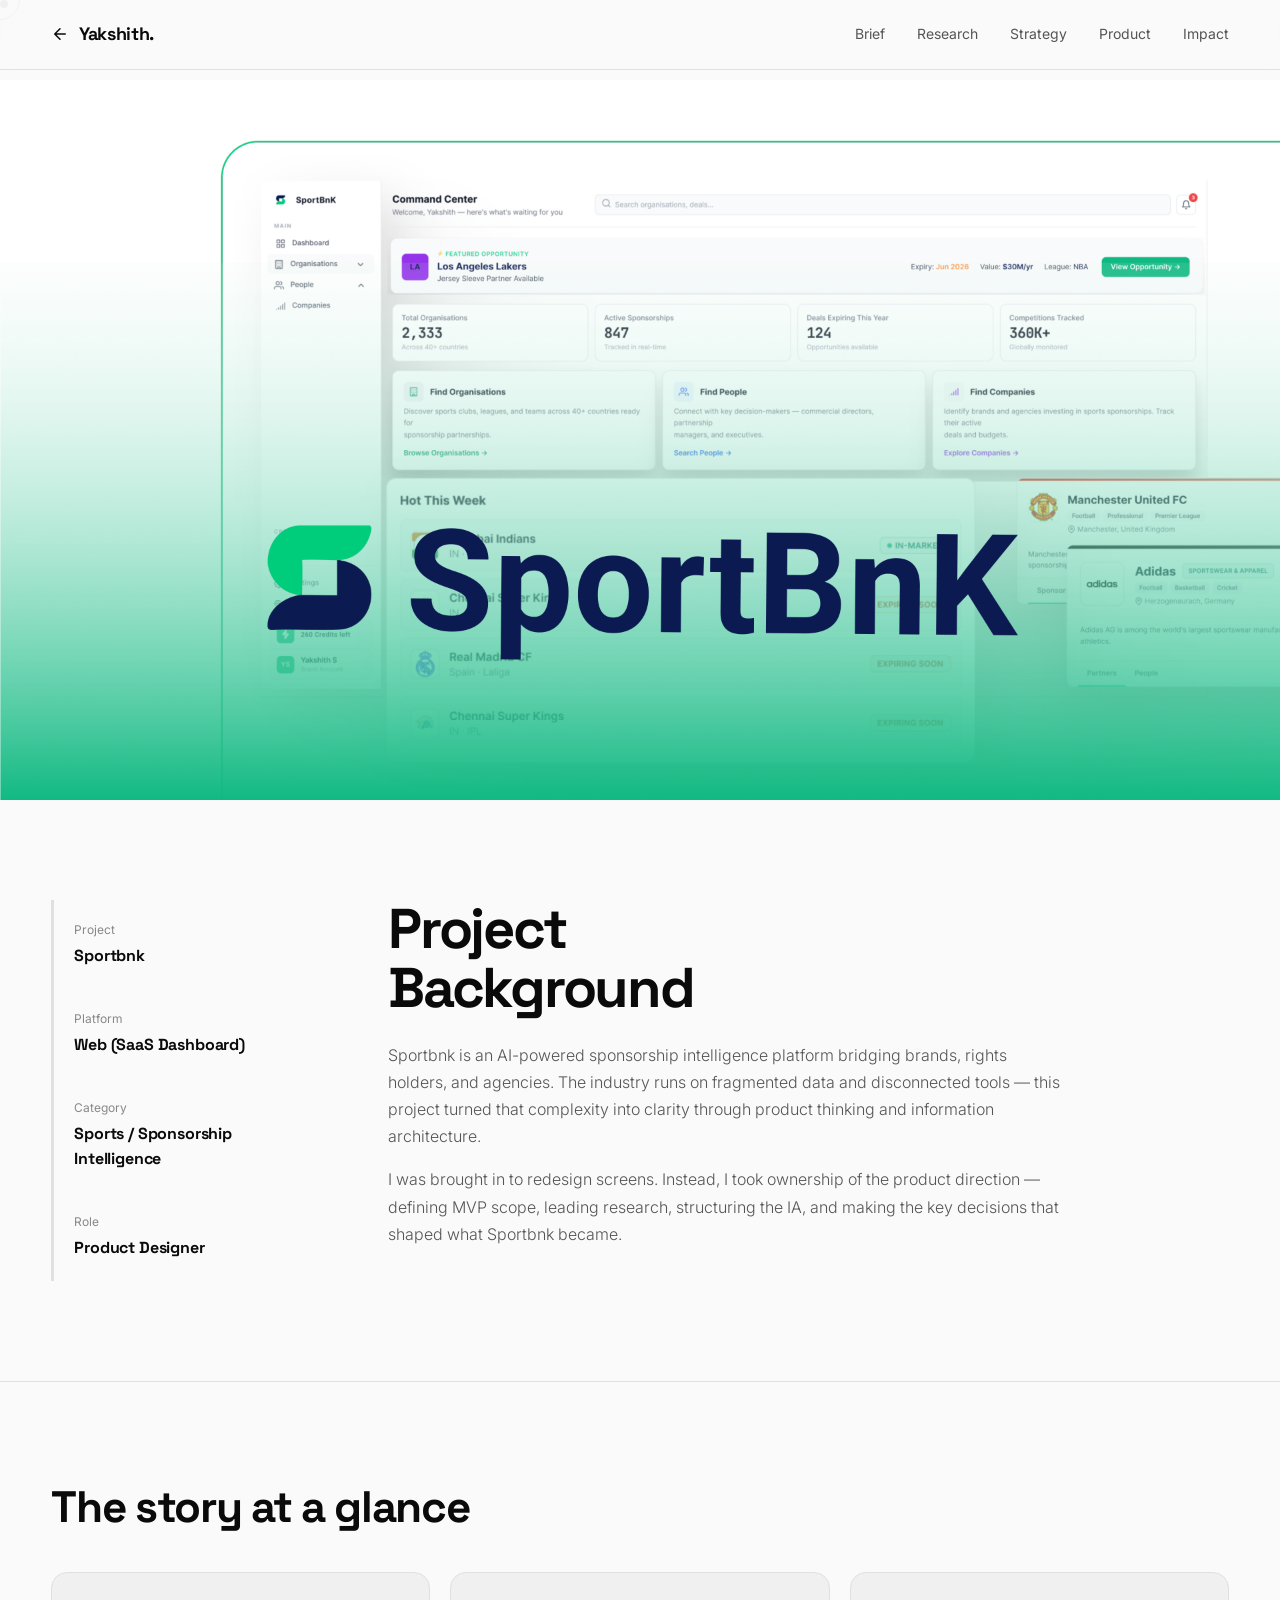
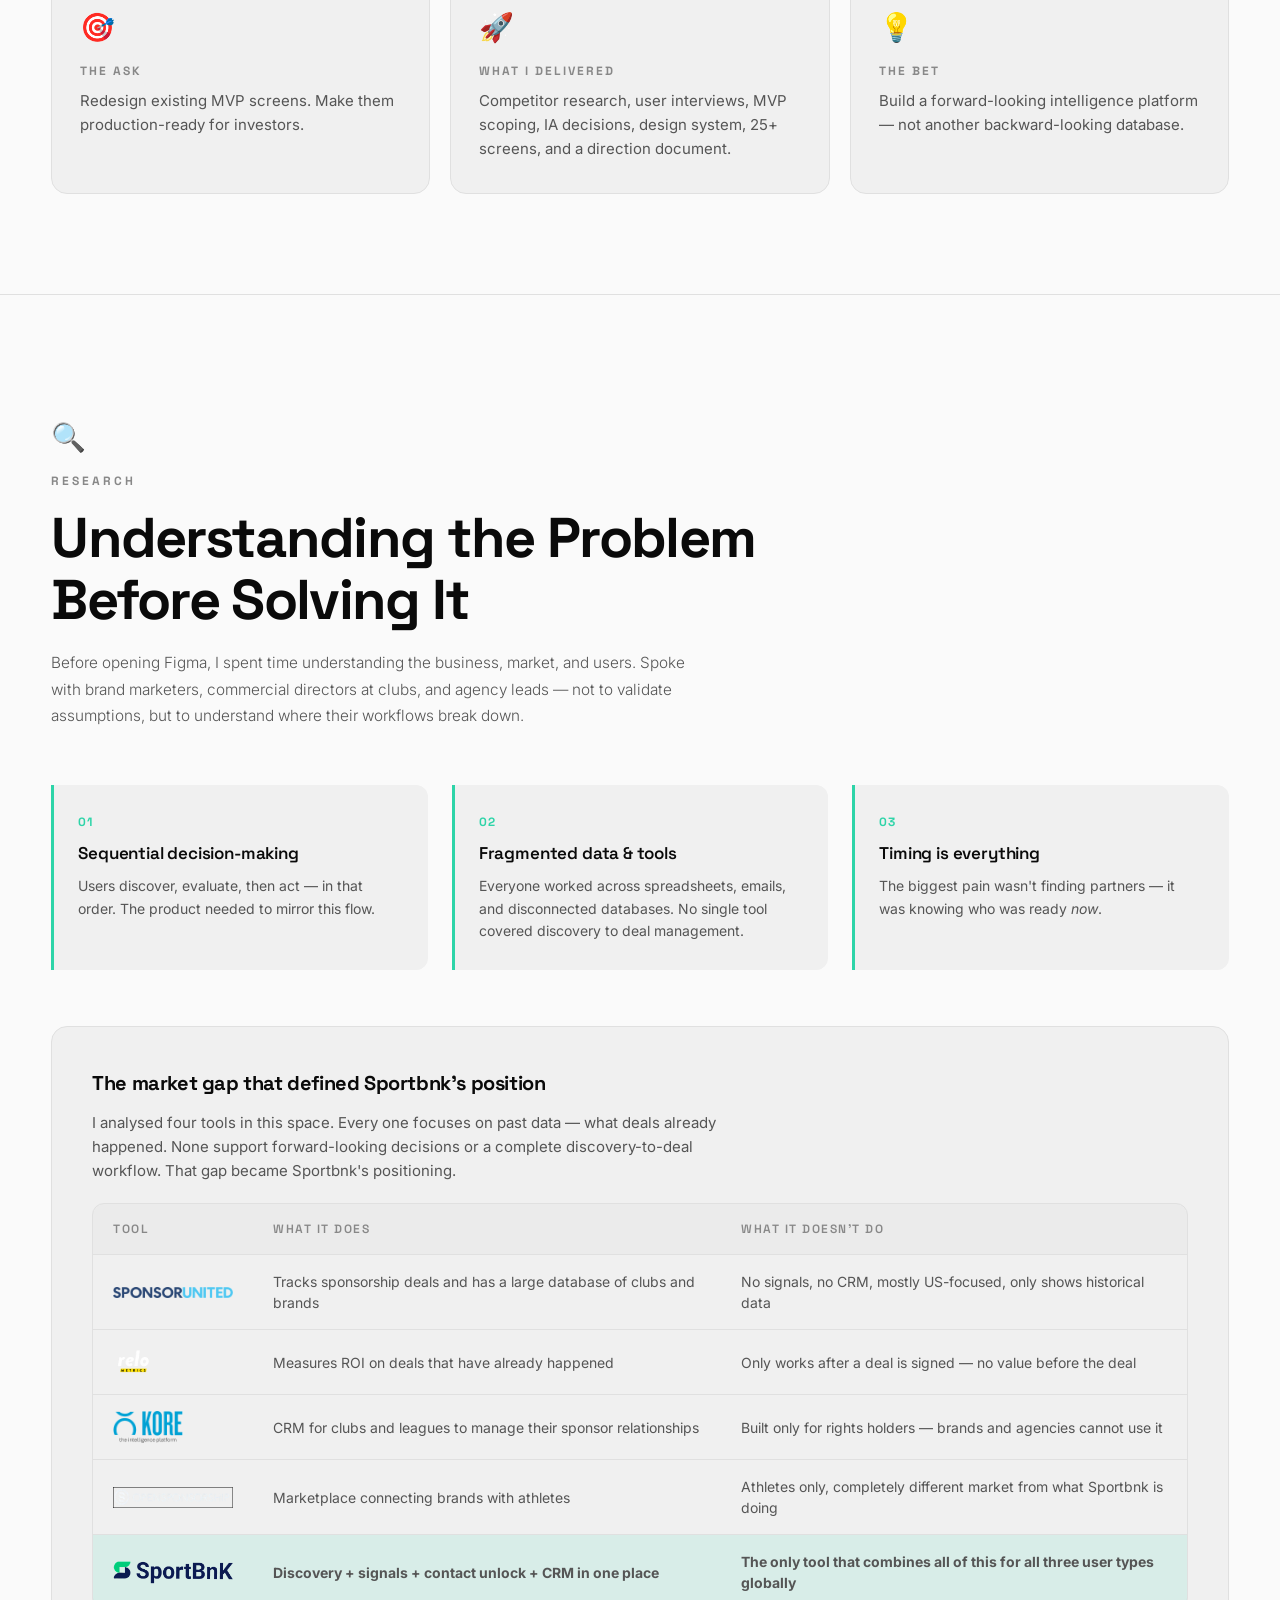
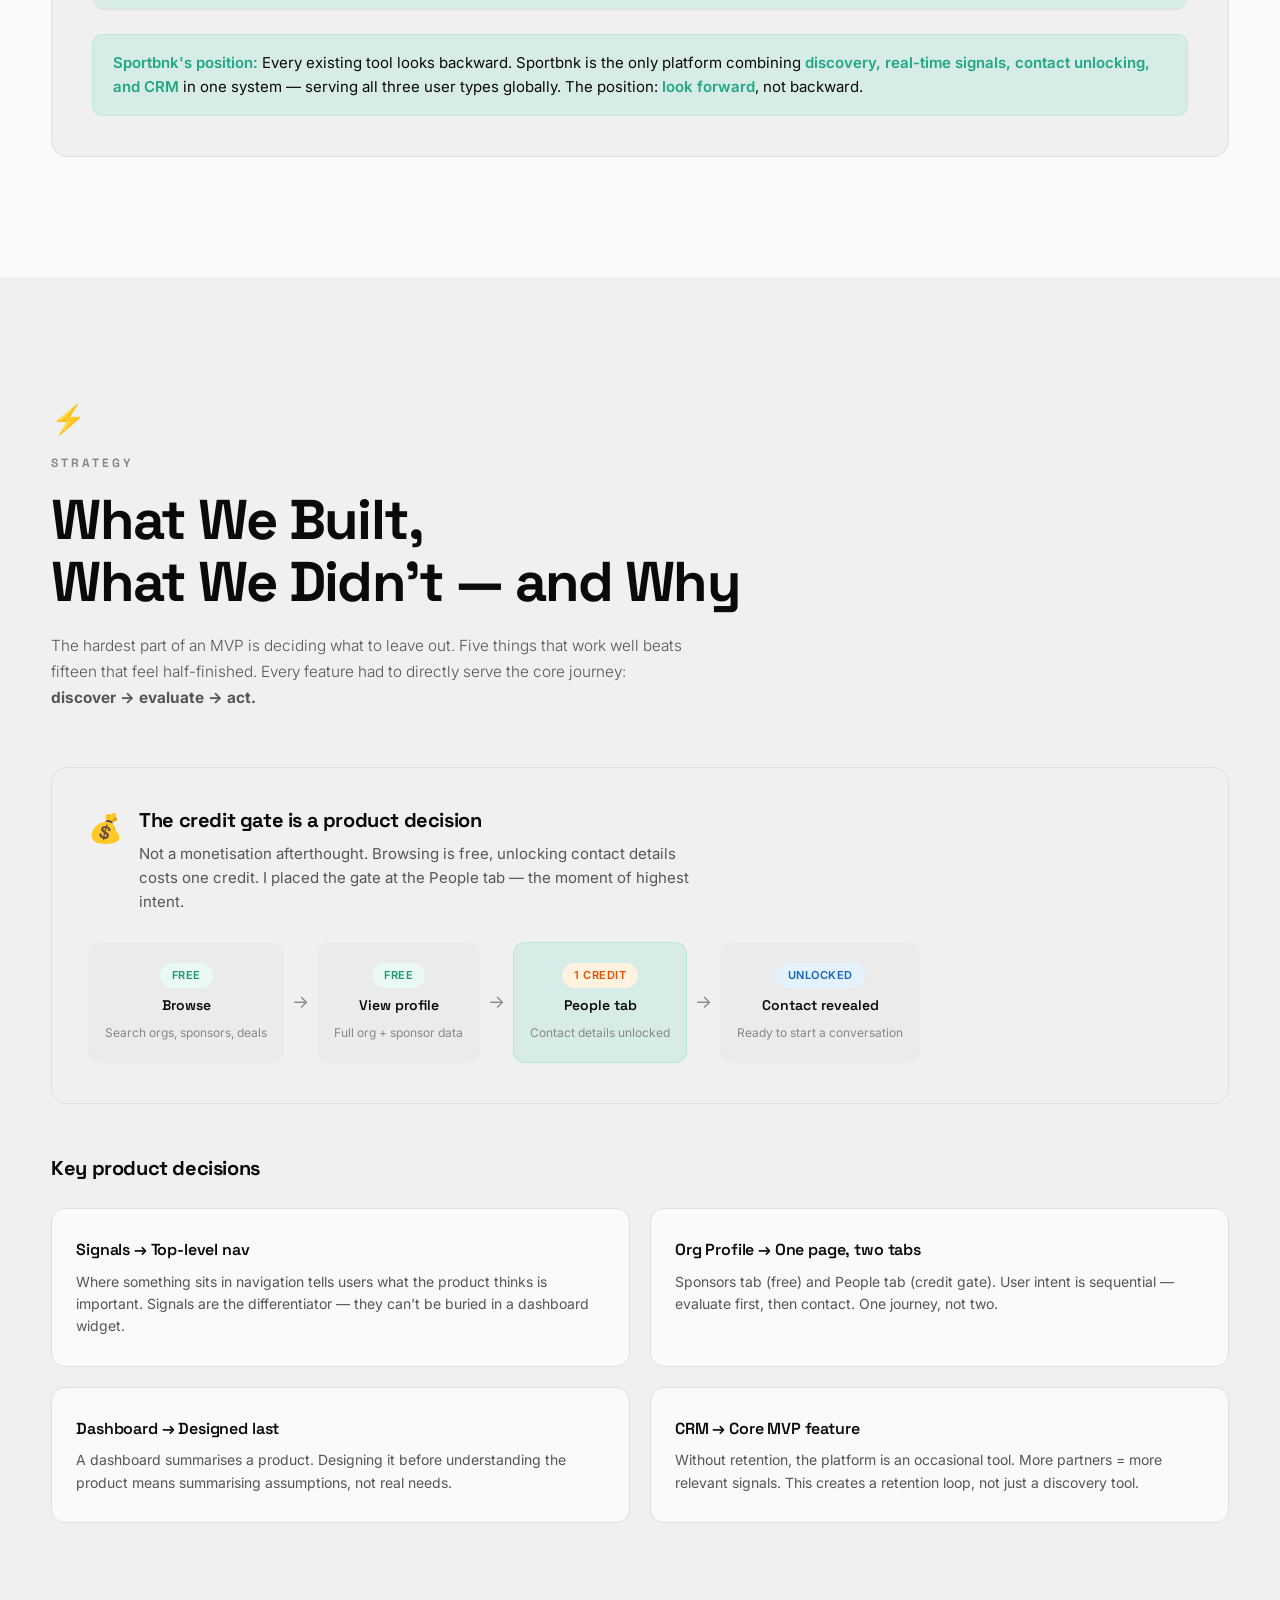
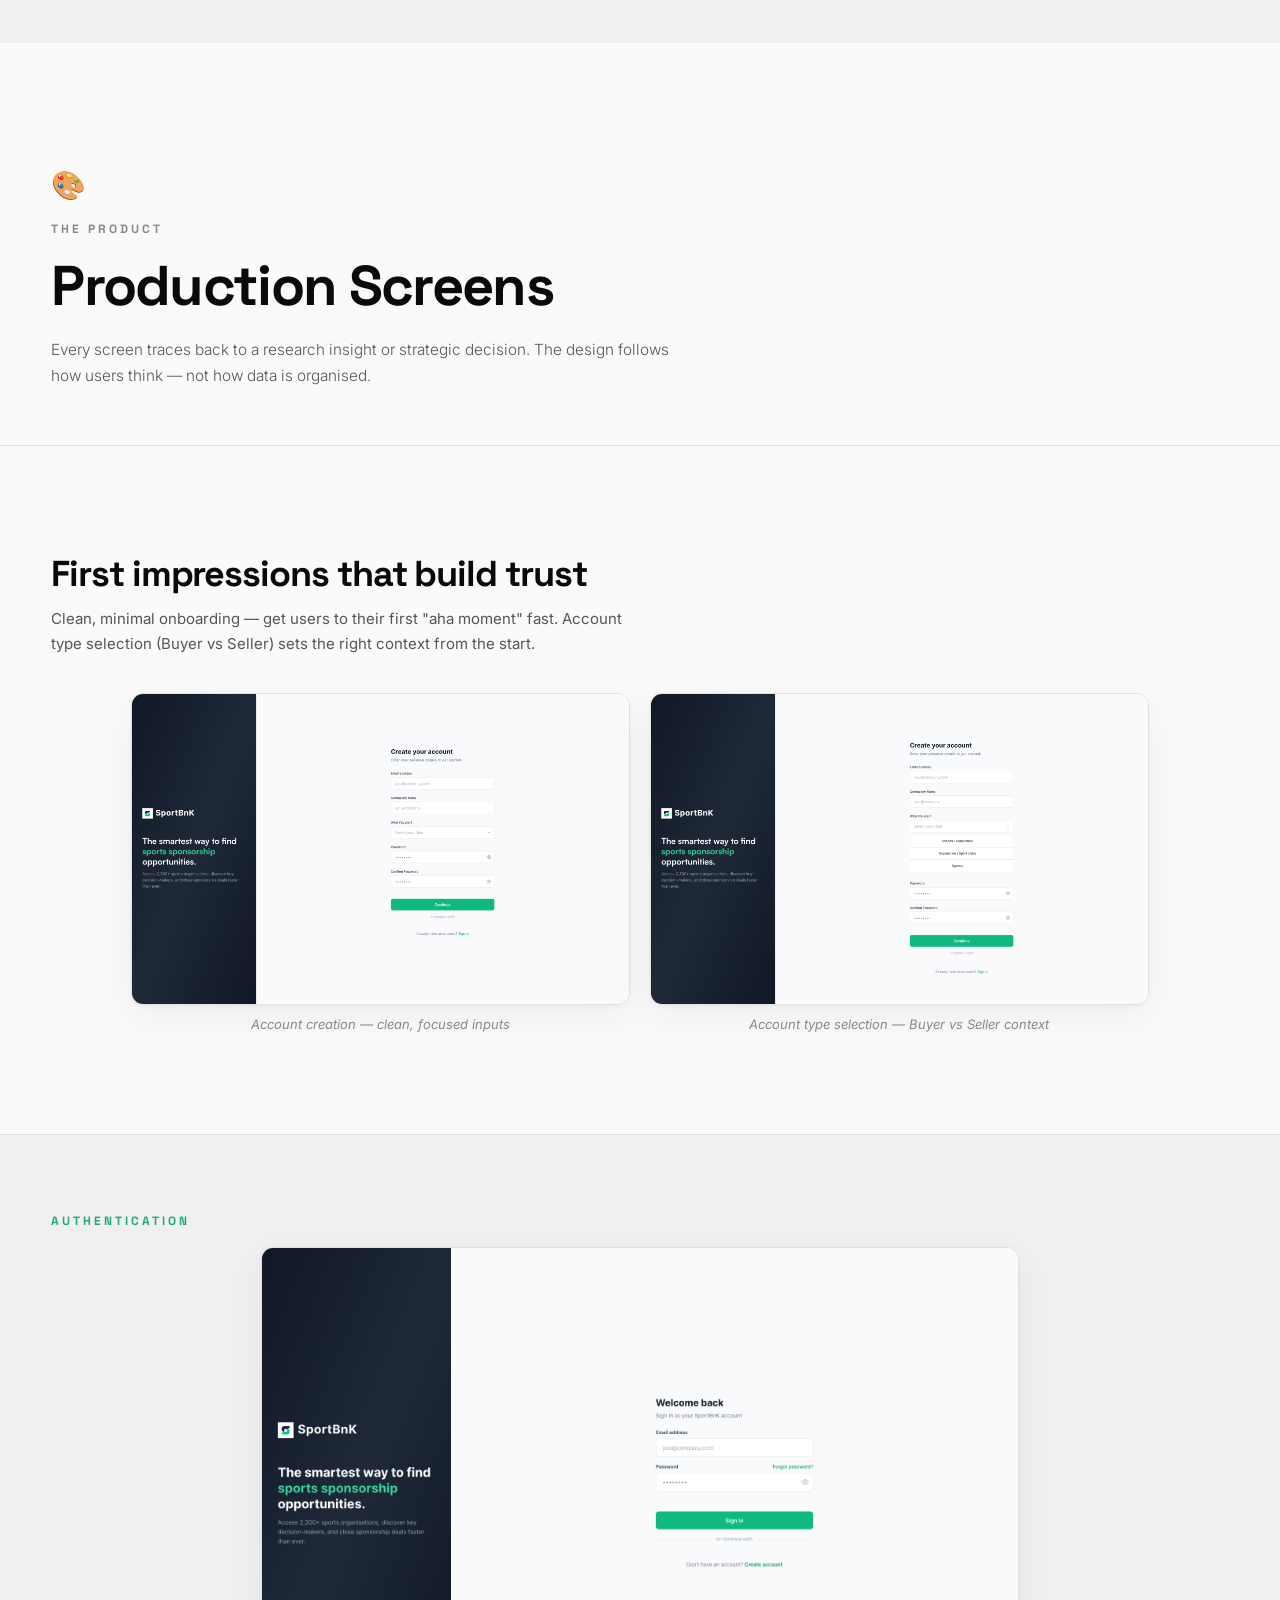
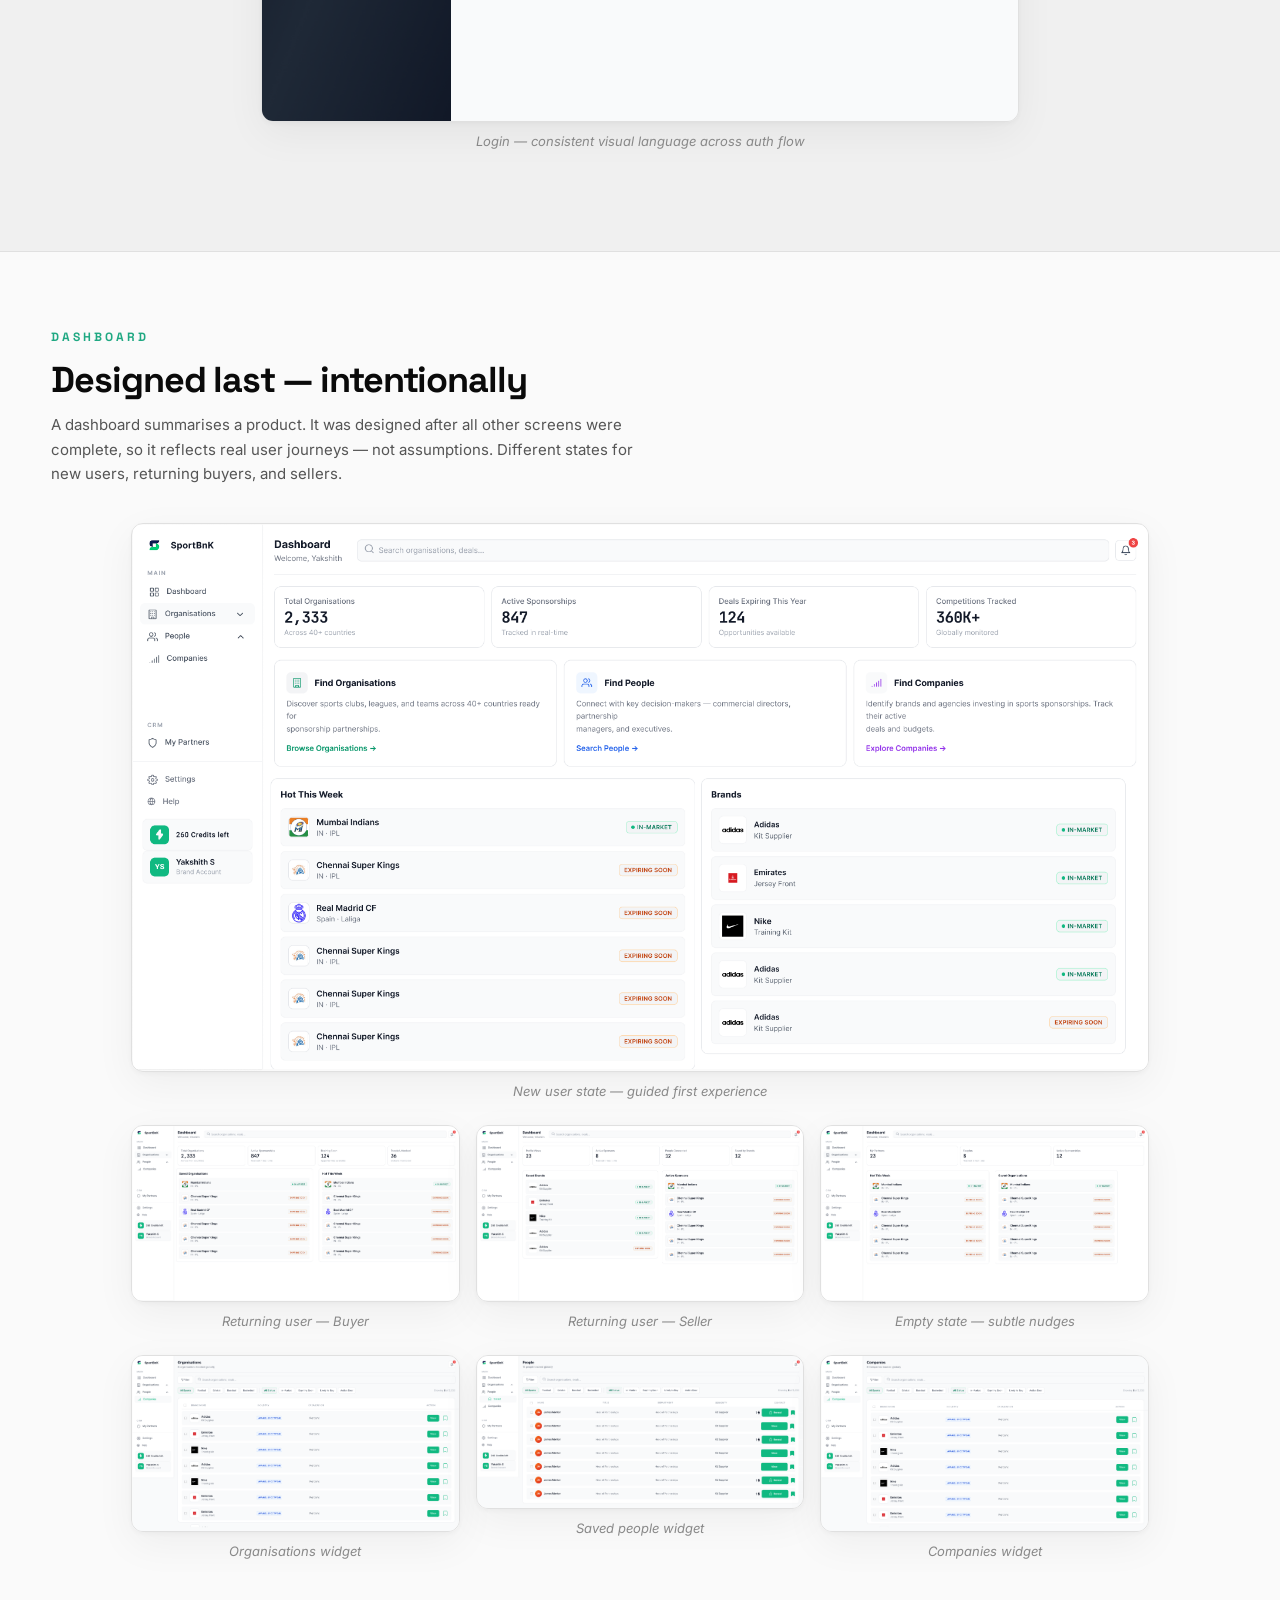
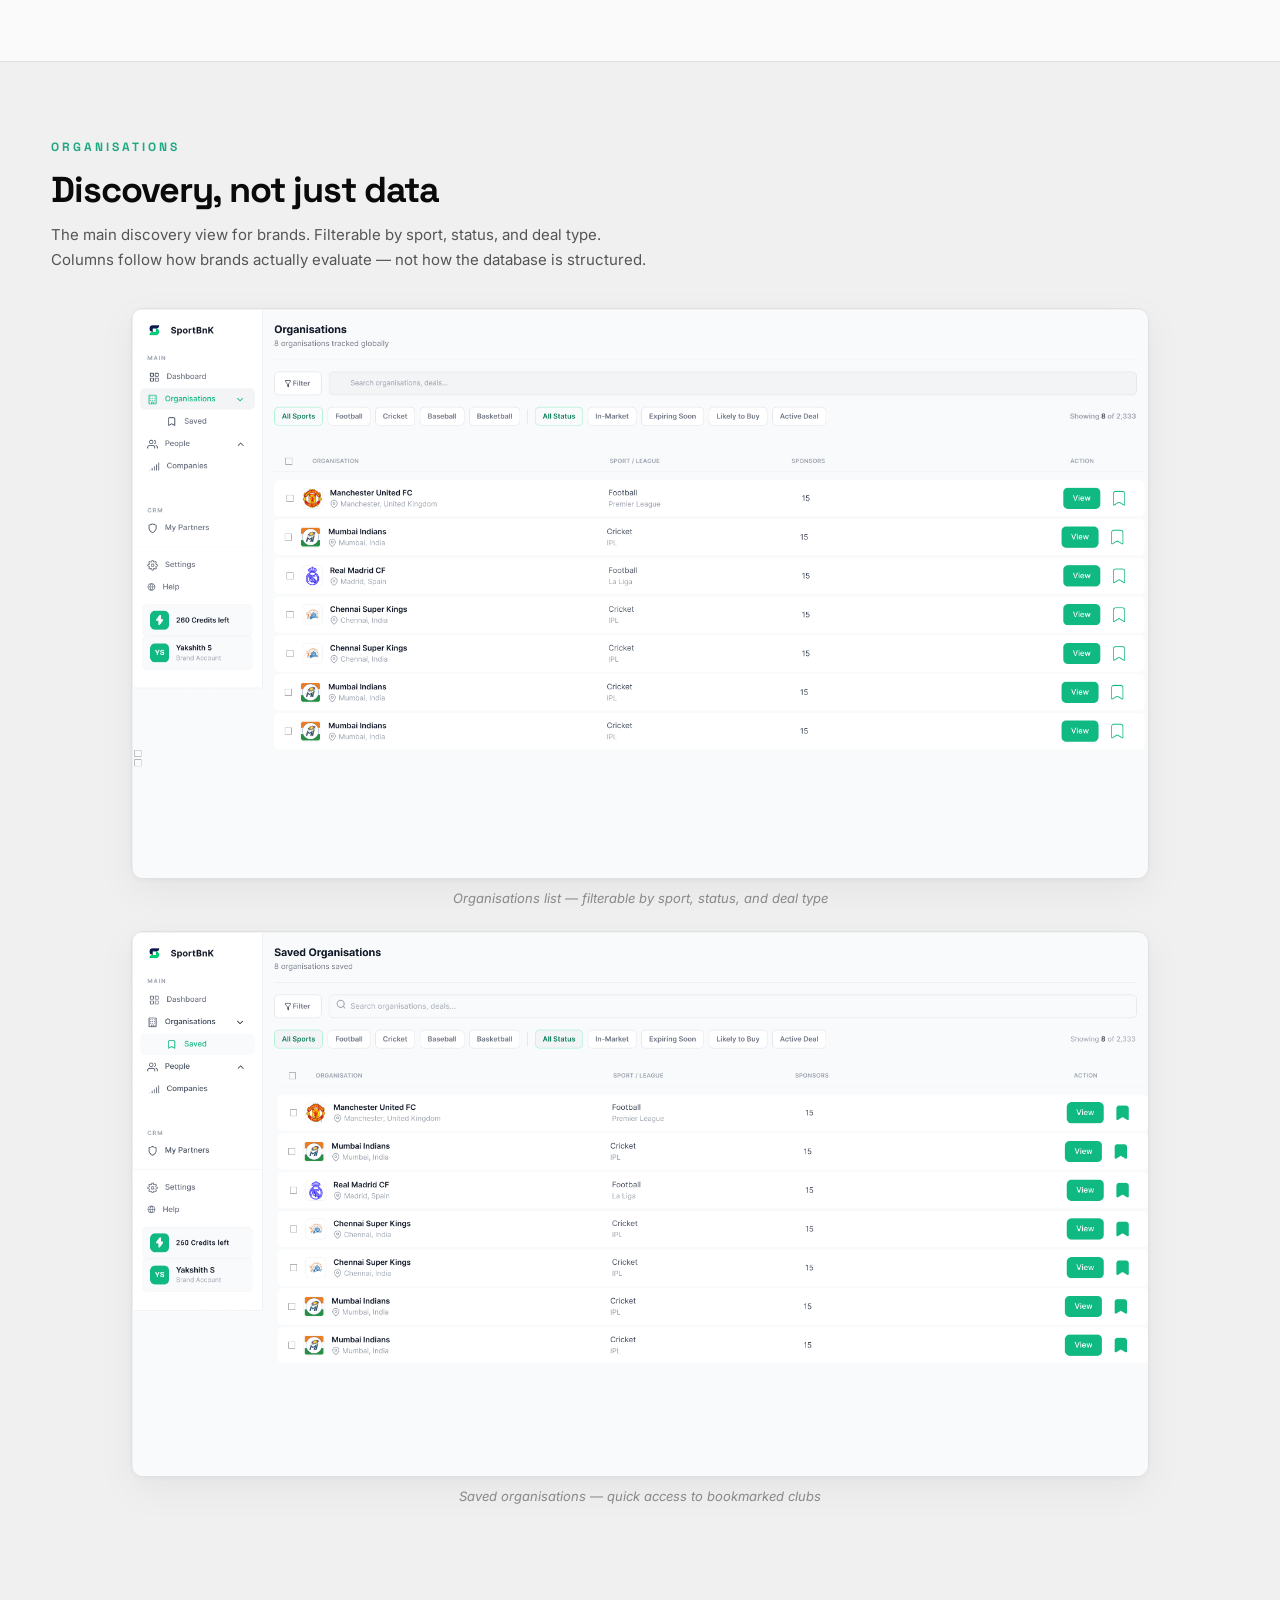
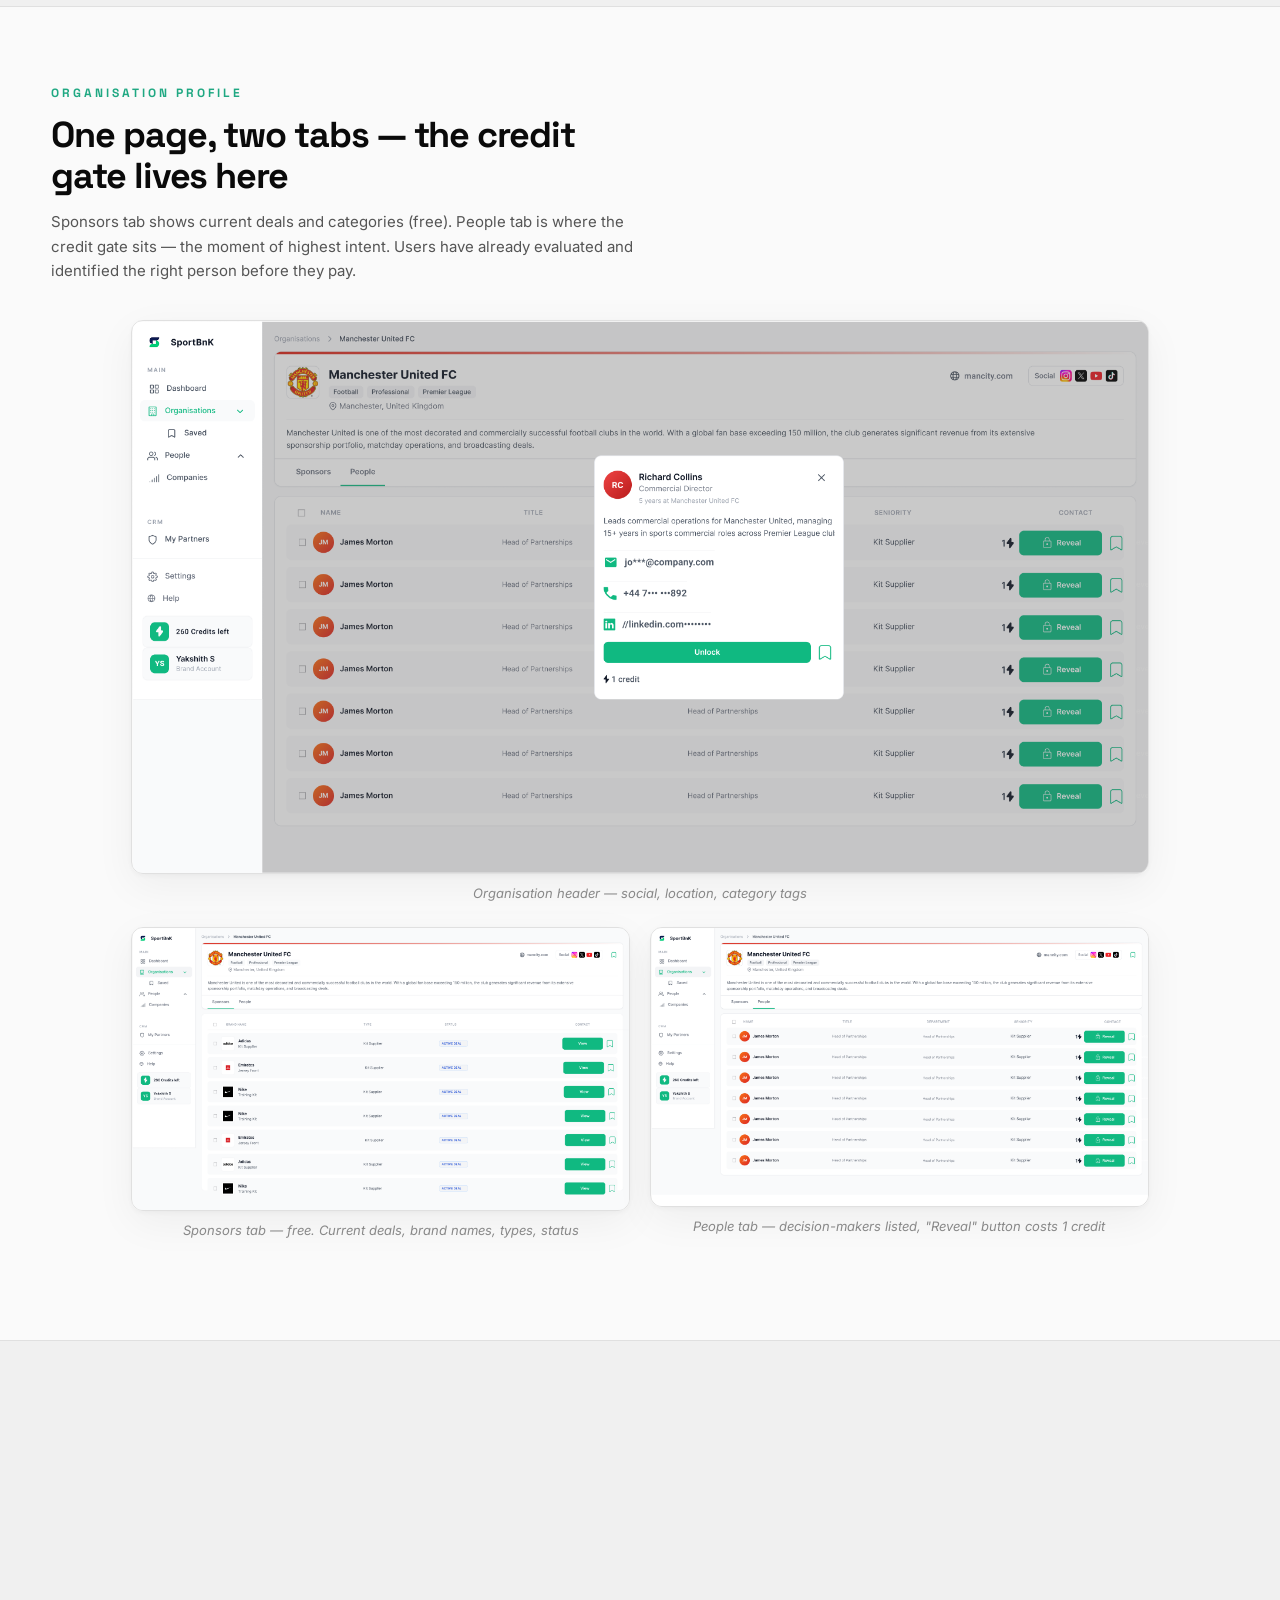
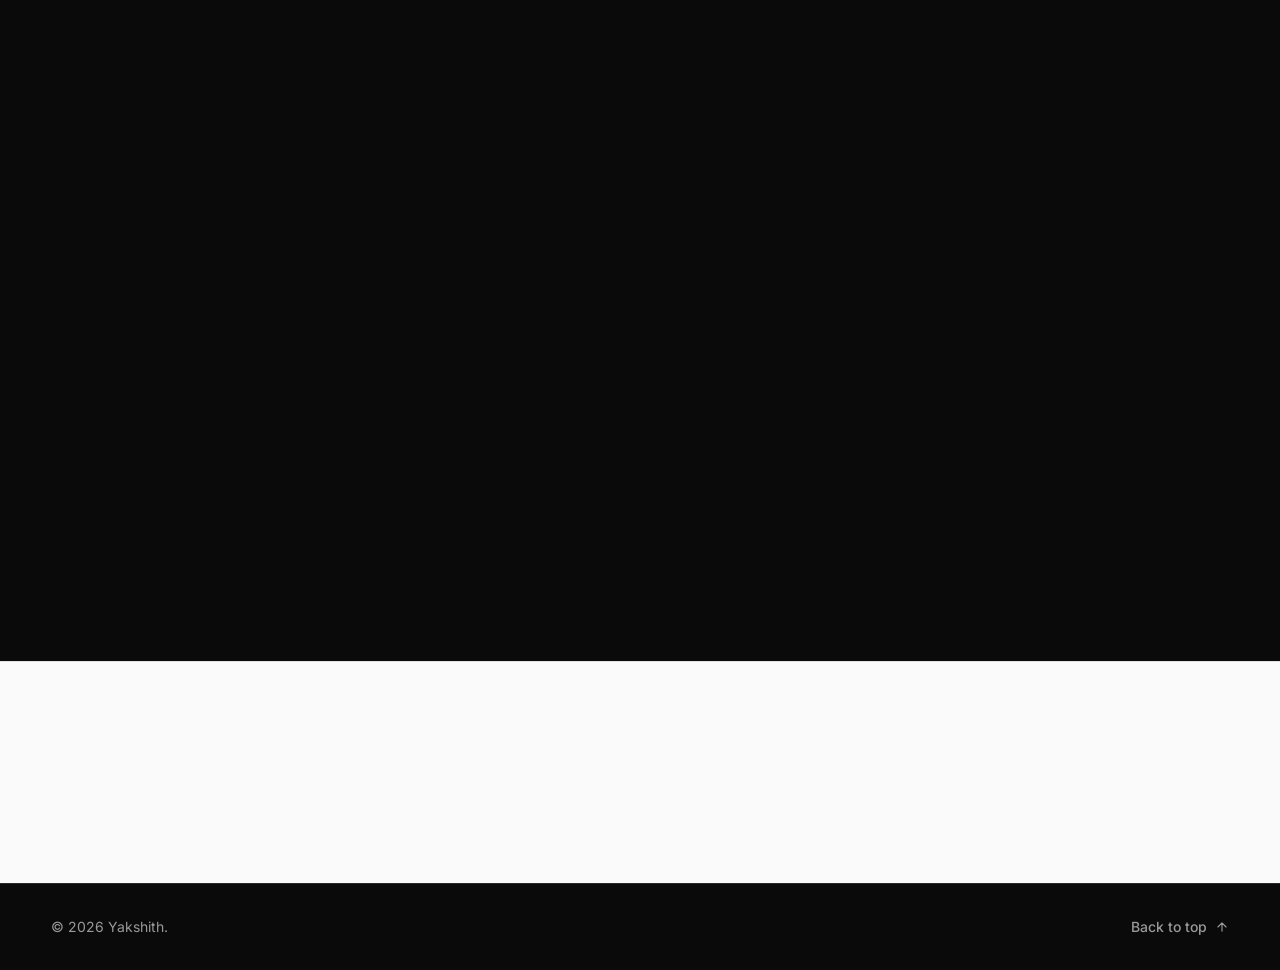
==== commit a900d2bf: "fix: update login screen image" ====
--- a/sportbnk.html
+++ b/sportbnk.html
@@ -335,7 +335,7 @@
       </div>
       <div class="spcs-showcase__images spcs-showcase__images--single reveal">
         <div class="spcs-showcase__img-wrap">
-          <img src="assets/sportbnk/sp images/Log in.png" alt="Login screen" loading="lazy">
+          <img src="assets/sportbnk/sp images/Log in copy.png" alt="Login screen" loading="lazy">
           <span class="spcs-showcase__caption">Login — consistent visual language across auth flow</span>
         </div>
       </div>
